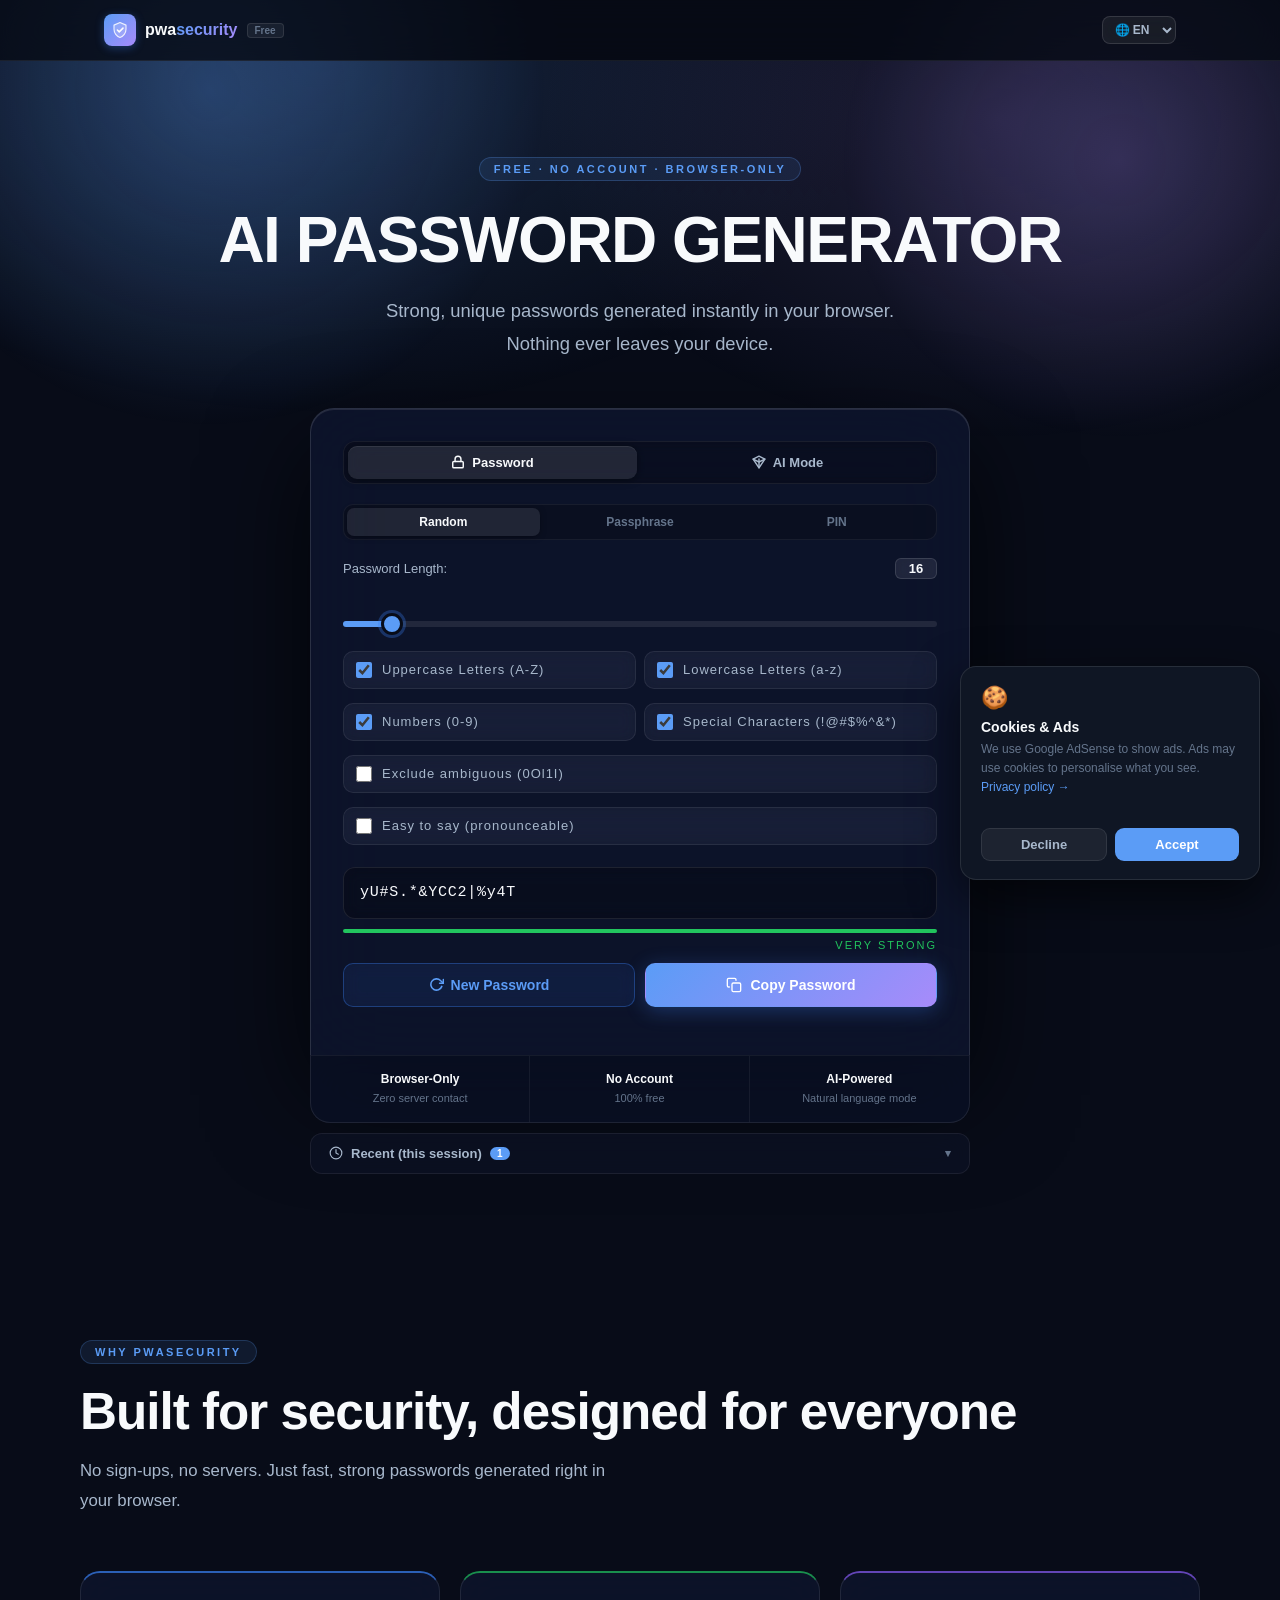
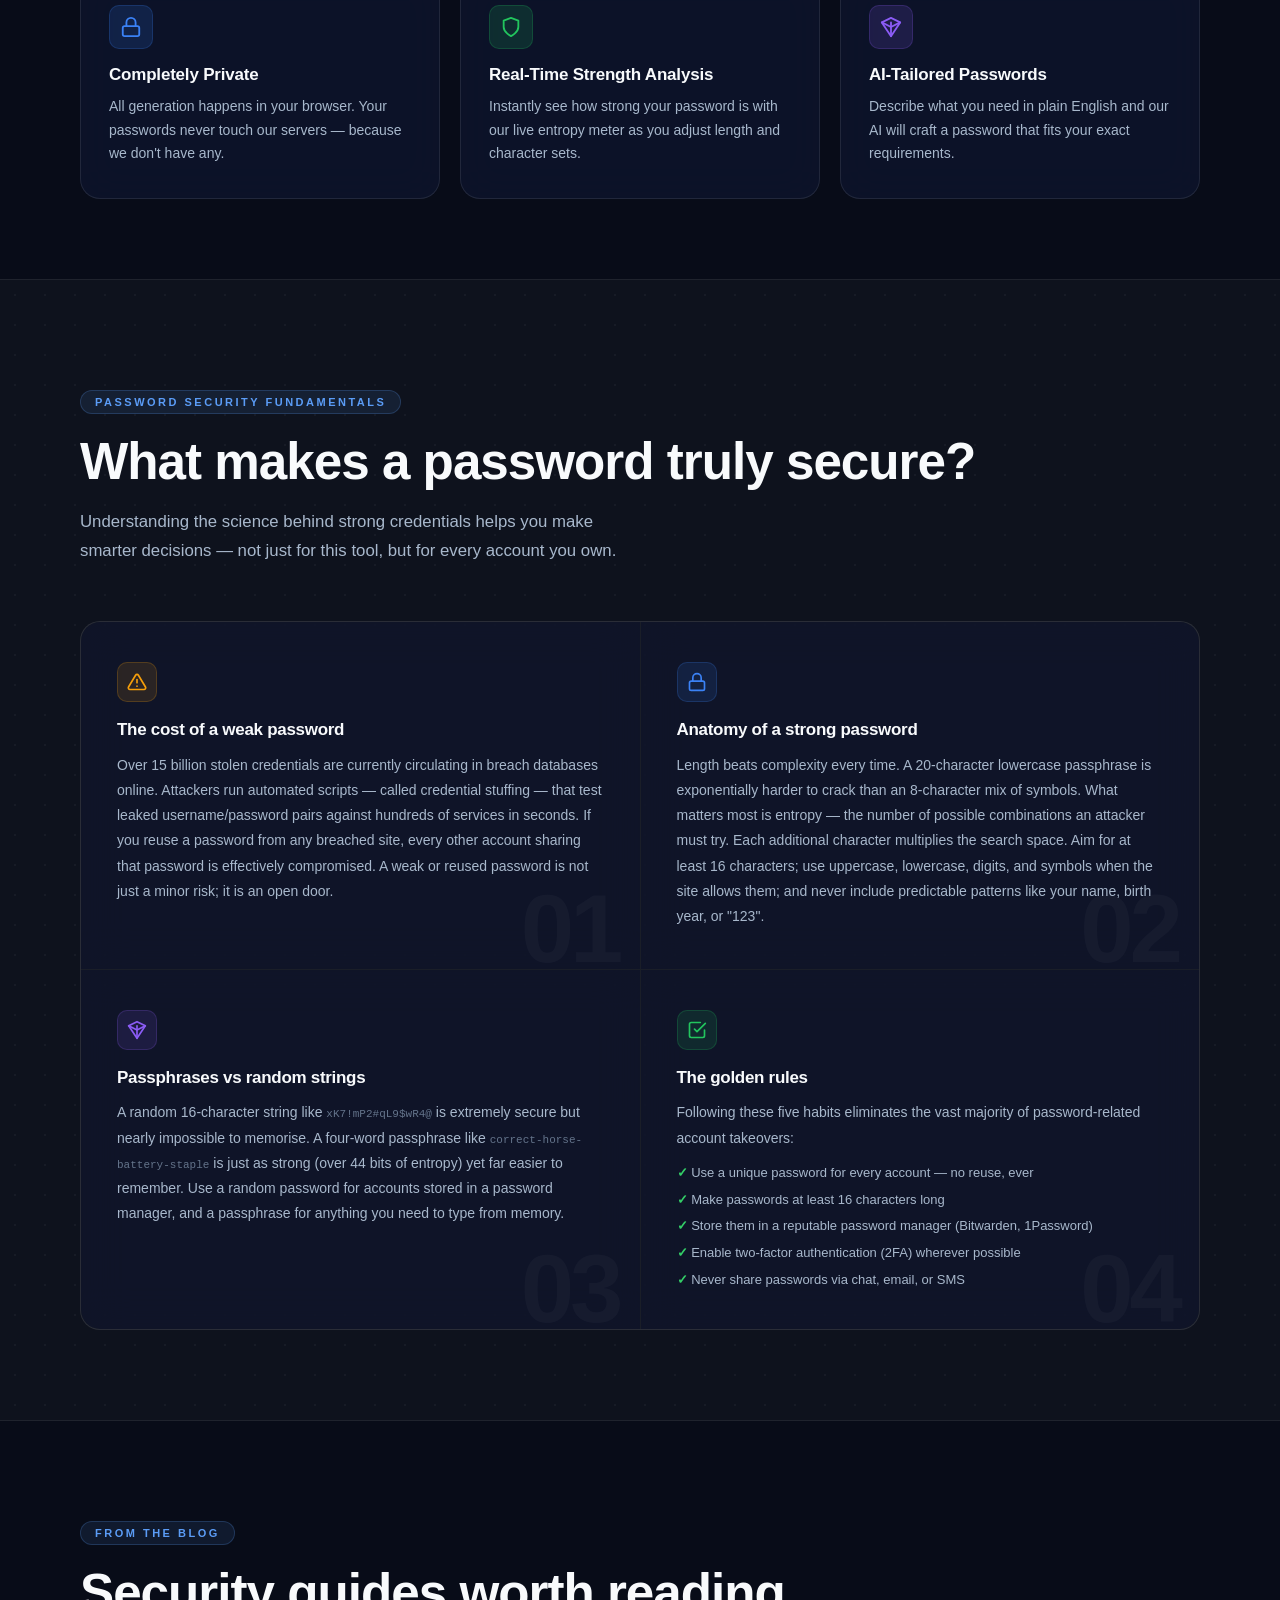
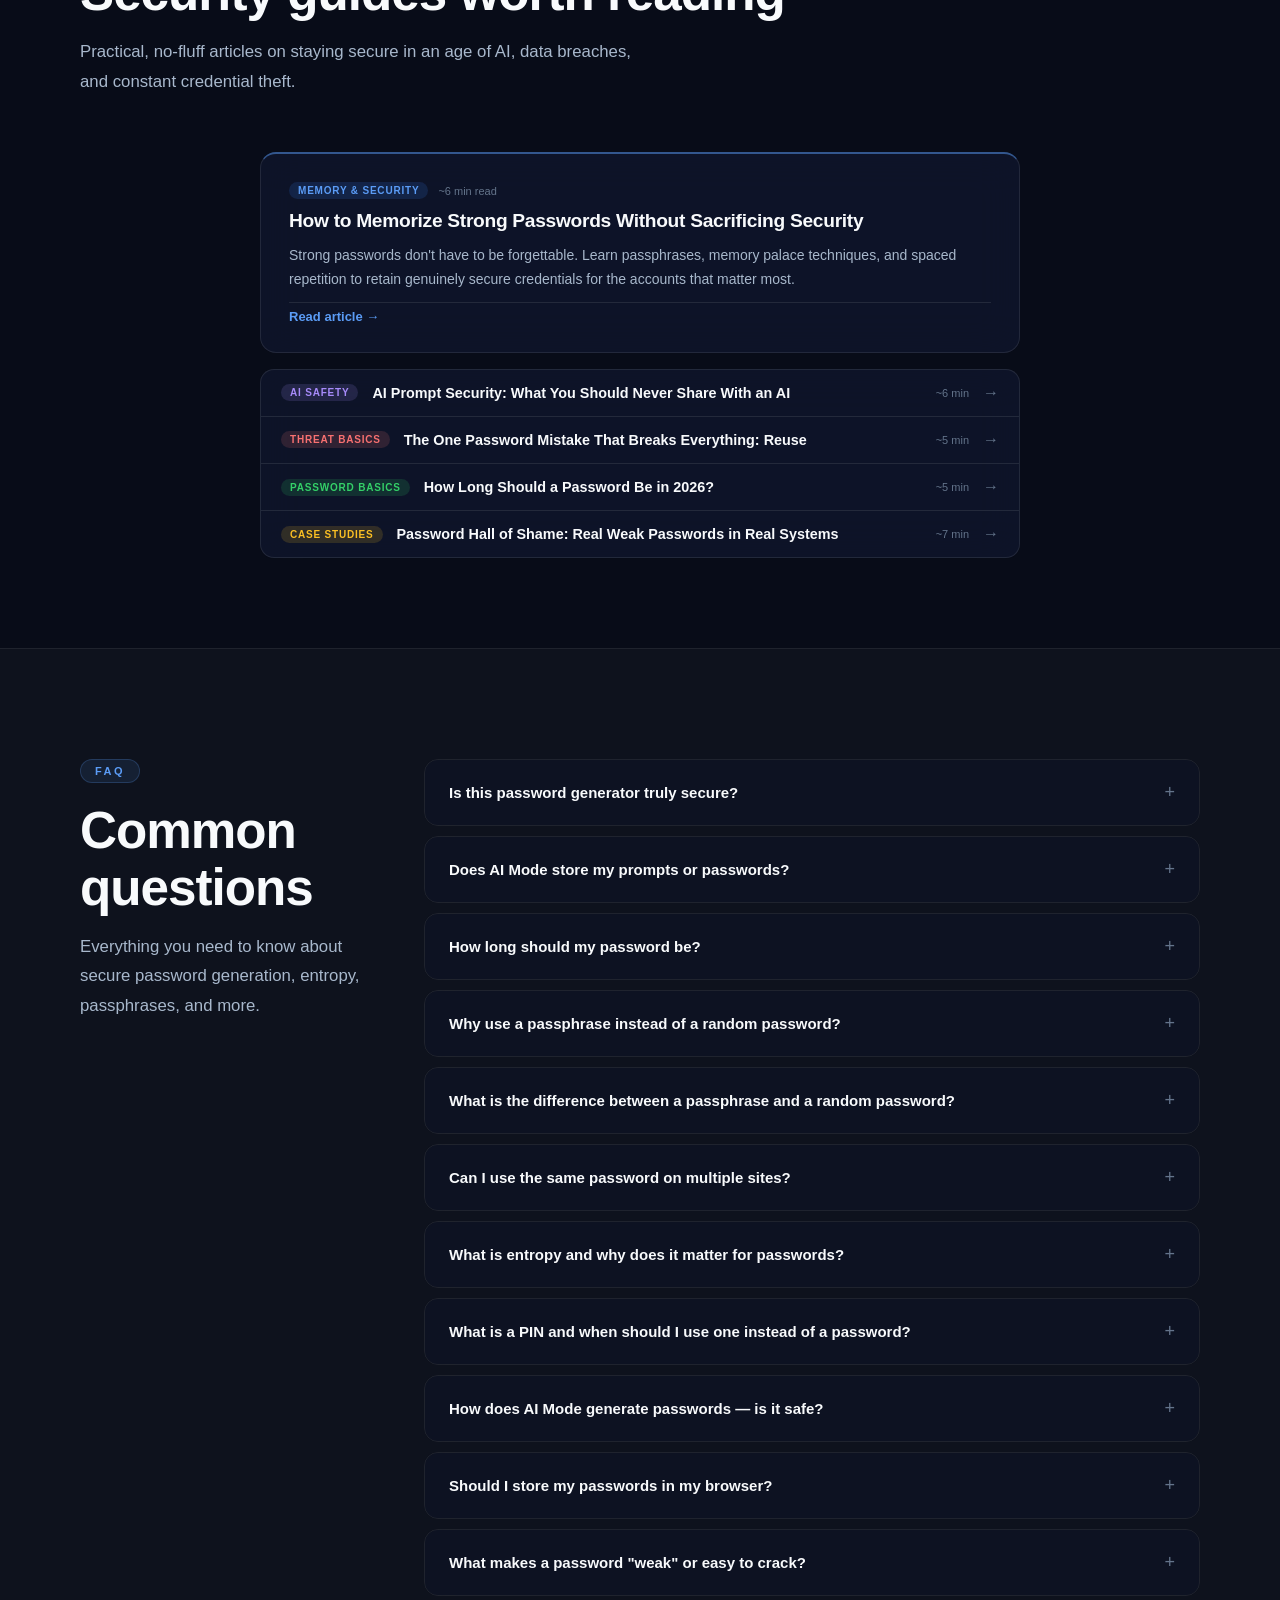
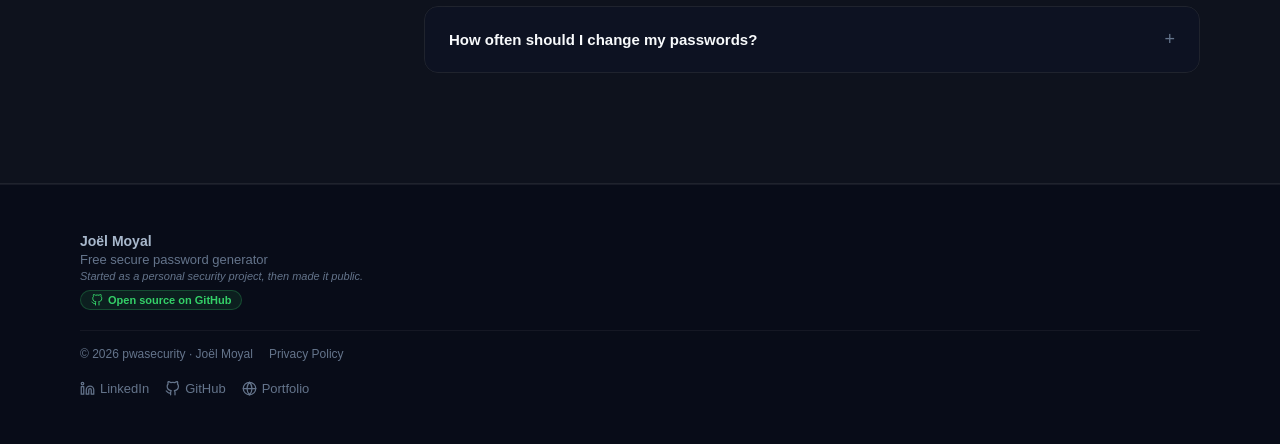
==== index.html @ ada54dfd "Change hero title "AI" accent from blue-purple gradient to solid purple Co-Authored-By: Claude Sonne" ====
<!DOCTYPE html>
<html lang="en">
<head>
    <meta charset="UTF-8">
    <meta name="viewport" content="width=device-width, initial-scale=1.0, viewport-fit=cover">
    <title>Secure Password Generator — Free & Private | pwasecurity</title>

    <!-- SEO -->
    <meta name="description" content="Generate strong, cryptographically secure passwords instantly — free, private, and 100% client-side. Random passwords, passphrases, and PINs with no tracking.">
    <meta name="keywords" content="password generator, secure password, random password, passphrase generator, PIN generator, strong password, free password generator">
    <meta name="author" content="Joël Moyal">
    <link rel="canonical" href="https://pwasecurity.org/">

    <!-- Open Graph (Facebook, LinkedIn, WhatsApp, iMessage) -->
    <meta property="og:type" content="website">
    <meta property="og:url" content="https://pwasecurity.org/">
    <meta property="og:title" content="Secure Password Generator — Free & Private">
    <meta property="og:description" content="Generate strong, cryptographically secure passwords instantly. Random passwords, passphrases, and PINs — 100% private, no data sent to any server.">
    <meta property="og:image" content="https://pwasecurity.org/og-image.png">
    <meta property="og:image:width" content="1200">
    <meta property="og:image:height" content="630">
    <meta property="og:site_name" content="pwasecurity">
    <meta property="og:locale" content="en_US">

    <!-- Twitter Card -->
    <meta name="twitter:card" content="summary_large_image">
    <meta name="twitter:url" content="https://pwasecurity.org/">
    <meta name="twitter:title" content="Secure Password Generator — Free & Private">
    <meta name="twitter:description" content="Generate strong, cryptographically secure passwords instantly. Random passwords, passphrases, and PINs — 100% private, no data sent to any server.">
    <meta name="twitter:image" content="https://pwasecurity.org/og-image.png">

    <!-- Favicon -->
    <link rel="icon" href="/favicon.svg" type="image/svg+xml">
    <link rel="icon" href="/favicon.ico" sizes="any">
    <link rel="apple-touch-icon" href="/apple-touch-icon.png">
    <meta name="theme-color" content="#060a14">

    <script async src="https://pagead2.googlesyndication.com/pagead/js/adsbygoogle.js?client=ca-pub-2353052637618024"
     crossorigin="anonymous"></script>
    <!-- JSON-LD Structured Data -->
    <script type="application/ld+json">
    {
      "@context": "https://schema.org",
      "@type": "WebApplication",
      "name": "Secure Password Generator",
      "url": "https://pwasecurity.org/",
      "description": "Generate strong, cryptographically secure passwords instantly. Random passwords, passphrases, and PINs — 100% private, no data sent to any server.",
      "applicationCategory": "SecurityApplication",
      "operatingSystem": "Any",
      "browserRequirements": "Requires JavaScript",
      "offers": {
        "@type": "Offer",
        "price": "0",
        "priceCurrency": "USD"
      },
      "author": {
        "@type": "Person",
        "name": "Joël Moyal",
        "url": "https://joelmoyal.com"
      },
      "featureList": [
        "Cryptographically secure random password generation",
        "Passphrase generator (Correct-Horse-Battery-Staple style)",
        "PIN generator (4, 6, 8, or 10 digits)",
        "AI-powered password suggestions",
        "Entropy-based strength meter",
        "Fully client-side — no data stored or transmitted",
        "9 languages supported"
      ]
    }
    </script>

    <style>
        :root {
            --bg:       #080c18;
            --surface:  rgba(16,24,48,0.7);
            --surface-2:rgba(0,0,0,0.25);
            --border:   rgba(255,255,255,0.09);
            --border-h: rgba(255,255,255,0.18);
            --text-1:   #f8fafc;
            --text-2:   #a8b8cc;
            --text-3:   #64748b;
            --blue:     #5b9cf6;
            --blue-d:   #3b7de8;
            --purple:   #a78bfa;
            --purple-d: #8b5cf6;
            --green:    #34d068;
            --amber:    #fbbf24;
            --red:      #f87171;
        }

        * {
            box-sizing: border-box;
            margin: 0;
            padding: 0;
        }

        html {
            height: 100%;
            background-color: var(--bg);
        }
        body {
            min-height: 100%;
            width: 100%;
            font-family: -apple-system, BlinkMacSystemFont, 'Segoe UI', Roboto, sans-serif;
            background-color: var(--bg);
            color: var(--text-1);
            overflow-x: hidden;
            position: relative;
        }
        body::before {
            content: '';
            position: fixed;
            top: -320px; left: -200px;
            width: 820px; height: 820px;
            background: radial-gradient(circle, rgba(91,156,246,0.28) 0%, transparent 58%);
            pointer-events: none; z-index: 0;
        }
        body::after {
            content: '';
            position: fixed;
            top: -180px; right: -180px;
            width: 680px; height: 680px;
            background: radial-gradient(circle, rgba(167,139,250,0.2) 0%, transparent 58%);
            pointer-events: none; z-index: 0;
        }

        .wrapper {
            display: flex;
            justify-content: center;
            align-items: flex-start;
            min-height: 100vh;
            padding: 30px 20px;
        }

        .container {
            width: 100%;
            max-width: 560px;
            background-color: var(--surface);
            border: 1px solid var(--border);
            border-radius: 4px;
            padding: 28px 24px;
            box-shadow: 0 0 20px rgba(0,0,0,0.4);
        }

        h1 {
            color: var(--text-1);
            text-align: center;
            margin-bottom: 6px;
            font-size: clamp(1.2rem, 4vw, 1.6rem);
            letter-spacing: 2px;
            text-transform: uppercase;
        }

        .subtitle {
            text-align: center;
            font-size: 11px;
            color: var(--text-3);
            letter-spacing: 3px;
            margin-bottom: 24px;
        }

        .section-label {
            font-size: 11px;
            letter-spacing: 3px;
            color: var(--text-3);
            margin: 20px 0 12px;
            display: flex;
            align-items: center;
            gap: 8px;
        }
        .section-label::before,
        .section-label::after {
            content: '';
            flex: 1;
            height: 1px;
            background: rgba(255,255,255,0.07);
        }

        .form-group {
            margin-bottom: 14px;
        }

        label {
            display: block;
            margin-bottom: 6px;
            font-size: 13px;
            color: var(--text-2);
            letter-spacing: 1px;
        }

        input[type="number"],
        input[type="text"],
        textarea {
            width: 100%;
            padding: 10px 12px;
            border: 1px solid rgba(255,255,255,0.09);
            border-radius: 10px;
            font-size: 14px;
            font-family: inherit;
            background: rgba(0,0,0,0.3);
            backdrop-filter: blur(8px);
            color: var(--text-1);
            outline: none;
            transition: box-shadow 0.2s, border-color 0.2s;
        }

        input[type="number"]:focus,
        input[type="text"]:focus,
        textarea:focus {
            box-shadow: 0 0 0 3px rgba(59,130,246,0.2);
            border-color: rgba(59,130,246,0.4);
        }

        textarea {
            resize: vertical;
            min-height: 70px;
        }

        input[type="checkbox"] {
            accent-color: var(--blue);
            cursor: pointer;
        }

        button {
            background-color: var(--blue);
            color: #fff;
            border: none;
            padding: 12px 16px;
            border-radius: 6px;
            cursor: pointer;
            font-size: clamp(12px, 3vw, 14px);
            font-family: inherit;
            display: block;
            width: 100%;
            margin-top: 16px;
            transition: background-color 0.2s;
            white-space: normal;
            word-break: break-word;
        }

        button:hover {
            background-color: var(--blue-d);
        }

        button:active {
            background-color: var(--blue-d);
        }

        .ai-btn {
            background-color: var(--purple);
        }

        .ai-btn:hover {
            background-color: var(--purple-d);
        }

        .strength-fill {
            height: 100%;
            width: 0%;
            transition: width 0.4s, background-color 0.4s;
        }

        .ai-result {
            margin-top: 14px;
            padding: 14px;
            background: rgba(0,0,0,0.3);
            backdrop-filter: blur(16px);
            border: 1px solid rgba(255,255,255,0.09);
            border-radius: 12px;
            font-size: 13px;
            color: var(--text-2);
            display: none;
            white-space: pre-wrap;
            word-break: break-word;
        }

        .ai-result.visible {
            display: block;
        }

        .ai-password-line {
            font-size: 15px;
            color: var(--text-1);
            font-weight: bold;
            margin-bottom: 8px;
        }

        .ai-explanation {
            font-size: 12px;
            color: var(--text-3);
            line-height: 1.5;
        }

        .ai-copy-btn {
            display: flex;
            align-items: center;
            justify-content: center;
            gap: 6px;
            width: 100%;
            margin-top: 10px;
            padding: 8px 12px;
            background: rgba(255,255,255,0.05);
            border: 1px solid rgba(255,255,255,0.1);
            border-radius: 8px;
            color: var(--text-2);
            font-size: 12px;
            font-weight: 600;
            cursor: pointer;
            font-family: inherit;
            transition: background 0.2s, color 0.2s, border-color 0.2s;
        }
        .ai-copy-btn:hover { background: rgba(255,255,255,0.1); border-color: rgba(255,255,255,0.2); color: var(--text-1); }
        .ai-copy-btn svg { width: 13px; height: 13px; stroke: currentColor; flex-shrink: 0; }

        .ai-security-note {
            display: flex;
            align-items: flex-start;
            gap: 8px;
            margin-top: 12px;
            padding: 10px 12px;
            background: rgba(59,130,246,0.07);
            border: 1px solid rgba(59,130,246,0.2);
            border-radius: 8px;
            font-size: 12px;
            color: var(--text-3);
            line-height: 1.5;
        }

        .ai-security-note svg {
            flex-shrink: 0;
            margin-top: 1px;
            color: var(--blue);
        }

        .ai-loading {
            color: var(--purple);
            font-size: 13px;
            letter-spacing: 2px;
            margin-top: 10px;
            display: none;
        }

        .ai-loading.visible {
            display: block;
            animation: pulse 1s ease-in-out infinite;
        }

        @keyframes pulse {
            0%, 100% { opacity: 1; }
            50% { opacity: 0.3; }
        }

        .lang-select {
            background: rgba(255,255,255,0.07);
            color: var(--text-2);
            border: 1px solid rgba(255,255,255,0.12);
            border-radius: 8px;
            padding: 4px 8px;
            font-size: 12px;
            font-family: inherit;
            font-weight: bold;
            cursor: pointer;
            outline: none;
            height: 28px;
            transition: border-color 0.2s, color 0.2s, background 0.2s;
            backdrop-filter: blur(8px);
        }

        .lang-select:hover, .lang-select:focus {
            border-color: rgba(59,130,246,0.5);
            color: var(--blue);
            background: rgba(59,130,246,0.08);
        }

        /* ── NAV ── */
        .nav {
            position: sticky; top: 0; z-index: 100;
            background: rgba(6,10,20,0.7);
            backdrop-filter: blur(24px); -webkit-backdrop-filter: blur(24px);
            border-bottom: 1px solid rgba(255,255,255,0.07);
            transition: box-shadow 0.2s;
        }
        .nav.scrolled { box-shadow: 0 4px 32px rgba(0,0,0,0.6); }
        .nav-inner {
            max-width: 1120px; margin: 0 auto; padding: 0 24px;
            height: 60px; display: flex; align-items: center; justify-content: space-between;
        }
        .nav-logo {
            display: flex; align-items: center; gap: 9px; text-decoration: none;
        }
        .nav-logo-icon {
            width: 32px; height: 32px;
            background: linear-gradient(135deg, var(--blue), var(--purple));
            border-radius: 8px; display: flex; align-items: center; justify-content: center;
            box-shadow: 0 2px 8px rgba(59,130,246,0.35);
        }
        .nav-logo-icon svg { width: 18px; height: 18px; }
        .nav-logo-text { font-size: 1rem; font-weight: 700; color: var(--text-1); }
        .nav-logo-badge {
            font-size: 10px; font-weight: 600; color: var(--text-3);
            background: rgba(255,255,255,0.06); border: 1px solid rgba(255,255,255,0.1);
            border-radius: 4px; padding: 1px 7px;
        }

        /* ── SLIDER ── */
        .slider-row { display: flex; justify-content: space-between; align-items: center; margin-bottom: 10px; }
        .slider-label { font-size: 13px; font-weight: 500; color: var(--text-2); }
        .slider-val {
            font-size: 13px; font-weight: 700; color: var(--text-1);
            background: rgba(255,255,255,0.08); border: 1px solid rgba(255,255,255,0.12);
            border-radius: 6px; padding: 2px 10px; min-width: 42px; text-align: center;
            backdrop-filter: blur(8px);
        }
        input[type="range"] {
            -webkit-appearance: none; appearance: none;
            width: 100%; height: 6px; border-radius: 6px; outline: none;
            background: linear-gradient(to right, var(--blue) 0%, var(--blue) var(--p,10%), var(--border) var(--p,10%), var(--border) 100%);
            cursor: pointer;
        }
        input[type="range"]::-webkit-slider-thumb {
            -webkit-appearance: none; width: 22px; height: 22px; border-radius: 50%;
            background: var(--blue); cursor: pointer; border: 3px solid var(--bg);
            box-shadow: 0 0 0 3px rgba(59,130,246,0.3); transition: transform 0.15s, box-shadow 0.15s;
        }
        input[type="range"]::-webkit-slider-thumb:hover { box-shadow: 0 0 0 6px rgba(59,130,246,0.3); transform: scale(1.15); }
        input[type="range"]::-moz-range-thumb {
            width: 22px; height: 22px; border-radius: 50%;
            background: var(--blue); cursor: pointer; border: 3px solid var(--bg);
        }

        /* ── HERO ── */
        .hero {
            background:
                radial-gradient(ellipse 80% 55% at 25% 0%, rgba(91,156,246,0.18), transparent 55%),
                radial-gradient(ellipse 65% 50% at 78% 5%, rgba(167,139,250,0.14), transparent 55%);
            padding: 96px 24px 56px; text-align: center;
            position: relative; z-index: 1;
        }
        .hero-eyebrow {
            display: inline-flex; align-items: center; gap: 8px;
            font-size: 11px; font-weight: 700;
            letter-spacing: 2.5px; text-transform: uppercase;
            color: var(--blue); margin-bottom: 24px;
            background: rgba(91,156,246,0.1);
            border: 1px solid rgba(91,156,246,0.25);
            border-radius: 100px; padding: 5px 14px;
        }
        h1.hero-title {
            font-size: clamp(2.4rem, 6vw, 4rem); font-weight: 800;
            color: var(--text-1); line-height: 1.1; letter-spacing: -1.5px; margin-bottom: 20px;
        }
        h1.hero-title .accent {
            color: var(--purple);
        }
        .hero-sub {
            font-size: clamp(1rem, 2.2vw, 1.15rem); color: var(--text-2);
            max-width: 520px; margin: 0 auto 48px; line-height: 1.75;
        }
        .tool-wrap { max-width: 660px; margin: 0 auto; }
        .tool-card {
            background: rgba(16,24,52,0.65);
            backdrop-filter: blur(40px); -webkit-backdrop-filter: blur(40px);
            border: 1px solid rgba(255,255,255,0.12);
            border-bottom: none;
            border-radius: 24px 24px 0 0; padding: 32px;
            box-shadow: 0 40px 100px rgba(0,0,0,0.7), inset 0 1px 0 rgba(255,255,255,0.1);
        }



        @media (max-width: 480px) {
            .wrapper { padding: 10px; }
            .container { padding: 16px; }
            h1 { font-size: 1.1rem; }
        }

        @media (pointer: coarse) {
            input[type="checkbox"] { width: 20px; height: 20px; }
            button, .option-item { min-height: 44px; }
            input[type="range"] { height: 10px; }
            input[type="range"]::-webkit-slider-thumb { width: 28px; height: 28px; }
        }

        /* ── TABS ── */
        .tabs {
            display: flex;
            gap: 6px;
            margin-bottom: 20px;
            background: rgba(0,0,0,0.3);
            border: 1px solid rgba(255,255,255,0.07);
            border-radius: 12px;
            padding: 4px;
            backdrop-filter: blur(8px);
        }
        .tab-btn {
            flex: 1;
            display: flex;
            align-items: center;
            justify-content: center;
            gap: 7px;
            padding: 9px 14px;
            border-radius: 9px;
            border: none;
            background: transparent;
            color: var(--text-2);
            font-size: 13px;
            font-weight: 600;
            cursor: pointer;
            transition: background 0.2s, color 0.2s, box-shadow 0.2s;
            width: auto;
            margin: 0;
        }
        .tab-btn:hover { background: rgba(255,255,255,0.06); color: var(--text-1); }
        .tab-btn.active {
            background: rgba(255,255,255,0.1);
            color: var(--text-1);
            box-shadow: 0 1px 8px rgba(0,0,0,0.4), inset 0 1px 0 rgba(255,255,255,0.08);
        }
        .tab-btn.ai-tab.active { color: var(--purple); }
        .tab-panel { display: none; }
        .tab-panel.active { display: block; }

        /* ── PASSWORD DISPLAY ── */
        .pw-display {
            width: 100%;
            font-family: 'Courier New', Courier, monospace;
            font-size: 15px;
            background: rgba(0,0,0,0.35);
            border: 1px solid rgba(255,255,255,0.09);
            border-radius: 12px;
            padding: 14px 16px;
            color: var(--text-1);
            word-break: break-all;
            min-height: 52px;
            display: flex;
            align-items: center;
            margin-bottom: 10px;
            letter-spacing: 0.05em;
            backdrop-filter: blur(8px);
        }
        .action-row {
            display: flex;
            gap: 10px;
            margin-top: 12px;
            margin-bottom: 16px;
        }
        .btn-new-pw {
            flex: 1;
            display: flex;
            align-items: center;
            justify-content: center;
            gap: 7px;
            padding: 13px 20px;
            background: rgba(59,130,246,0.08);
            border: 1px solid rgba(59,130,246,0.35);
            border-radius: 10px;
            color: var(--blue);
            font-size: 14px;
            font-weight: 600;
            cursor: pointer;
            font-family: inherit;
            transition: background 0.2s, border-color 0.2s, box-shadow 0.2s;
            white-space: nowrap;
            overflow: hidden;
            text-overflow: ellipsis;
            margin-top: 0;
            backdrop-filter: blur(8px);
        }
        .btn-new-pw:hover { background: rgba(59,130,246,0.15); border-color: rgba(59,130,246,0.55); box-shadow: 0 0 16px rgba(59,130,246,0.15); }
        .btn-new-pw svg { width: 15px; height: 15px; stroke: currentColor; flex-shrink: 0; }
        .copy-btn-full {
            flex: 1;
            display: flex;
            align-items: center;
            justify-content: center;
            gap: 8px;
            background: linear-gradient(135deg, var(--blue), var(--purple));
            color: #fff;
            border: 1px solid transparent;
            border-radius: 10px;
            padding: 13px 20px;
            font-size: 14px;
            font-weight: 600;
            cursor: pointer;
            transition: opacity 0.2s, box-shadow 0.2s;
            margin: 0;
            box-shadow: 0 4px 20px rgba(59,130,246,0.3);
        }
        .copy-btn-full:hover { opacity: 0.88; box-shadow: 0 6px 28px rgba(59,130,246,0.45); }
        .copy-btn-full svg { width: 16px; height: 16px; stroke: currentColor; flex-shrink: 0; }
        .strength-track {
            height: 4px;
            border-radius: 2px;
            background: rgba(255,255,255,0.06);
            overflow: hidden;
            margin-bottom: 6px;
        }
        .strength-label {
            font-size: 11px;
            text-align: right;
            letter-spacing: 2px;
            margin-bottom: 12px;
        }

        /* ── OPTIONS GRID ── */
        .easy-say-note { font-size: 11px; color: var(--text-3); padding: 4px 0 6px 26px; }
        .options-grid {
            display: grid;
            grid-template-columns: 1fr 1fr;
            gap: 8px;
            margin-bottom: 16px;
        }
        .option-item {
            display: flex;
            align-items: center;
            gap: 10px;
            background: rgba(255,255,255,0.04);
            border: 1px solid rgba(255,255,255,0.08);
            border-radius: 10px;
            padding: 10px 12px;
            cursor: pointer;
            user-select: none;
            transition: border-color 0.2s, background 0.2s, box-shadow 0.2s;
            backdrop-filter: blur(8px);
        }
        .option-item:hover { border-color: rgba(255,255,255,0.18); background: rgba(255,255,255,0.08); box-shadow: inset 0 1px 0 rgba(255,255,255,0.06); }
        .option-item input { pointer-events: none; accent-color: var(--blue); width: 16px; height: 16px; }
        .option-item span { font-size: 13px; color: var(--text-2); }

        /* ── TRUST STRIP ── */
        .trust-strip {
            background: rgba(10,18,40,0.7);
            backdrop-filter: blur(24px); -webkit-backdrop-filter: blur(24px);
            border: 1px solid rgba(255,255,255,0.09);
            border-top: 1px solid rgba(255,255,255,0.06);
            border-radius: 0 0 20px 20px;
        }
        .trust-inner {
            display: grid;
            grid-template-columns: repeat(3, 1fr);
            text-align: center;
        }
        .trust-item {
            padding: 16px 12px;
            border-right: 1px solid rgba(255,255,255,0.06);
        }
        .trust-item:last-child { border-right: none; }
        .trust-title {
            font-size: 12px;
            font-weight: 600;
            color: var(--text-1);
            display: block;
            margin-bottom: 2px;
        }
        .trust-sub {
            font-size: 11px;
            color: var(--text-3);
        }

        /* ── FEATURES SECTION ── */
        .features-section {
            padding: 110px 24px 80px;
            position: relative; z-index: 1;
        }
        .section-center {
            max-width: 1120px;
            margin: 0 auto;
        }
        .section-eyebrow {
            display: inline-flex;
            align-items: center;
            font-size: 11px;
            font-weight: 700;
            letter-spacing: 2.5px;
            text-transform: uppercase;
            color: var(--blue);
            margin-bottom: 20px;
            background: rgba(91,156,246,0.1);
            border: 1px solid rgba(91,156,246,0.22);
            border-radius: 100px;
            padding: 5px 14px;
        }
        .section-title {
            font-size: clamp(2rem, 4.5vw, 3.2rem);
            font-weight: 800;
            color: var(--text-1);
            margin-bottom: 16px;
            line-height: 1.1;
            letter-spacing: -1px;
        }
        .section-sub {
            font-size: 1.05rem;
            color: var(--text-2);
            max-width: 560px;
            line-height: 1.75;
            margin-bottom: 56px;
        }
        .features-grid {
            max-width: 1120px;
            display: grid;
            grid-template-columns: repeat(3, 1fr);
            gap: 20px;
        }
        .feature-card {
            background: rgba(16,24,52,0.6);
            backdrop-filter: blur(20px); -webkit-backdrop-filter: blur(20px);
            border: 1px solid rgba(255,255,255,0.09);
            border-radius: 20px;
            padding: 32px 28px;
            transition: transform 0.25s, border-color 0.25s, box-shadow 0.25s;
            border-top-width: 2px;
        }
        .feature-card:hover { transform: translateY(-4px); box-shadow: 0 20px 60px rgba(0,0,0,0.5); }
        .features-grid .feature-card:nth-child(1) { border-top-color: rgba(59,130,246,0.7); }
        .features-grid .feature-card:nth-child(1):hover { border-color: rgba(59,130,246,0.5); border-top-color: rgba(59,130,246,0.9); }
        .features-grid .feature-card:nth-child(2) { border-top-color: rgba(34,197,94,0.7); }
        .features-grid .feature-card:nth-child(2):hover { border-color: rgba(34,197,94,0.4); border-top-color: rgba(34,197,94,0.9); }
        .features-grid .feature-card:nth-child(3) { border-top-color: rgba(139,92,246,0.7); }
        .features-grid .feature-card:nth-child(3):hover { border-color: rgba(139,92,246,0.4); border-top-color: rgba(139,92,246,0.9); }
        .feature-icon {
            width: 44px;
            height: 44px;
            border-radius: 10px;
            display: flex;
            align-items: center;
            justify-content: center;
            margin-bottom: 16px;
        }
        .fi-blue  { background: rgba(59,130,246,0.15); border: 1px solid rgba(59,130,246,0.2); }
        .fi-green { background: rgba(34,197,94,0.15); border: 1px solid rgba(34,197,94,0.2); }
        .fi-purple { background: rgba(139,92,246,0.15); border: 1px solid rgba(139,92,246,0.2); }
        .feature-icon svg { width: 22px; height: 22px; }
        .feature-title {
            font-size: 17px;
            font-weight: 700;
            color: var(--text-1);
            margin-bottom: 10px;
            letter-spacing: -0.2px;
        }
        .feature-body {
            font-size: 14px;
            color: var(--text-2);
            line-height: 1.7;
        }

        /* ── GUIDE SECTION ── */
        .guide-section {
            padding: 110px 24px 90px;
            background-color: rgba(255,255,255,0.022);
            background-image:
                radial-gradient(rgba(255,255,255,0.04) 1px, transparent 1px);
            background-size: 30px 30px;
            border-top: 1px solid rgba(255,255,255,0.07);
            border-bottom: 1px solid rgba(255,255,255,0.07);
        }
        .guide-section .section-eyebrow { color: var(--blue); }
        .guide-blocks {
            display: grid;
            grid-template-columns: repeat(2, 1fr);
            gap: 1px;
            margin-top: 3rem;
            border: 1px solid rgba(255,255,255,0.07);
            border-radius: 20px;
            overflow: hidden;
            background: rgba(255,255,255,0.05);
        }
        .guide-block {
            background: rgba(12,18,40,0.75);
            padding: 2.5rem 2.25rem;
            position: relative;
            overflow: hidden;
            backdrop-filter: blur(20px);
            transition: background 0.25s;
        }
        .guide-block:hover { background: rgba(16,26,52,0.9); }
        .guide-block::before {
            content: attr(data-num);
            position: absolute;
            bottom: -0.5rem;
            right: 1.25rem;
            font-size: 6rem;
            font-weight: 900;
            line-height: 1;
            color: rgba(255,255,255,0.03);
            pointer-events: none;
            user-select: none;
            letter-spacing: -4px;
        }
        /* summary acts as a plain block on desktop */
        .guide-block-summary { list-style: none; display: block; cursor: default; }
        .guide-block-summary::-webkit-details-marker { display: none; }
        .guide-block-icon {
            width: 40px;
            height: 40px;
            border-radius: 10px;
            display: flex;
            align-items: center;
            justify-content: center;
            margin-bottom: 1.1rem;
        }
        .guide-block-icon svg { width: 20px; height: 20px; }
        .gi-amber { background: rgba(245,158,11,0.12); border: 1px solid rgba(245,158,11,0.2); }
        .gi-blue  { background: rgba(59,130,246,0.12); border: 1px solid rgba(59,130,246,0.2); }
        .gi-purple { background: rgba(139,92,246,0.12); border: 1px solid rgba(139,92,246,0.2); }
        .gi-green  { background: rgba(34,197,94,0.12); border: 1px solid rgba(34,197,94,0.2); }
        .guide-block-title {
            font-size: 17px;
            font-weight: 700;
            color: var(--text-1);
            margin-bottom: 0.8rem;
            letter-spacing: -0.3px;
        }
        .guide-block-body {
            font-size: 14px;
            color: var(--text-2);
            line-height: 1.8;
            position: relative;
        }
        .guide-rules {
            list-style: none;
            margin-top: 0.75rem;
            display: flex;
            flex-direction: column;
            gap: 0.45rem;
        }
        .guide-rules li { font-size: 13px; color: var(--text-2); line-height: 1.5; }
        .guide-rules li::before { content: "✓ "; color: var(--green); font-weight: 700; }

        /* ── ARTICLES SECTION ── */
        .articles-section {
            padding: 100px 24px 90px;
        }
        .articles-section .section-eyebrow { color: var(--blue); }
        /* ── ARTICLES LAYOUT ── */
        .articles-layout {
            margin-top: 2.5rem;
            max-width: 760px;
            margin-left: auto;
            margin-right: auto;
            display: flex;
            flex-direction: column;
            gap: 1rem;
        }
        .article-badge {
            font-size: 10px; font-weight: 700; text-transform: uppercase;
            letter-spacing: 0.08em; padding: 3px 9px; border-radius: 20px;
        }
        .badge-category { background: rgba(59,130,246,0.15); color: var(--blue); }
        .badge-soon { background: rgba(245,158,11,0.15); color: var(--amber); }

        /* Featured card */
        .article-featured {
            display: flex; flex-direction: column; gap: 10px;
            background: var(--surface); border: 1px solid var(--border);
            border-top: 2px solid rgba(91,156,246,0.5);
            border-radius: 16px; padding: 1.75rem;
            text-decoration: none; backdrop-filter: blur(20px);
            transition: border-color 0.2s, box-shadow 0.2s;
        }
        .article-featured:hover { border-color: var(--border-h); box-shadow: 0 12px 32px rgba(0,0,0,0.3); }
        .article-featured-meta { display: flex; align-items: center; gap: 10px; }
        .article-featured-time { font-size: 11px; color: var(--text-3); }
        .article-featured-title { font-size: 1.2rem; font-weight: 700; color: var(--text-1); line-height: 1.3; letter-spacing: -0.3px; }
        .article-featured-excerpt { font-size: 14px; color: var(--text-2); line-height: 1.7; }
        .article-featured-cta { font-size: 13px; font-weight: 600; color: var(--blue); padding-top: 6px; border-top: 1px solid var(--border); }

        /* Compact list */
        .articles-list {
            display: flex; flex-direction: column;
            border: 1px solid var(--border); border-radius: 14px;
            overflow: hidden; background: var(--surface); backdrop-filter: blur(20px);
        }
        .article-row {
            display: flex; align-items: center; gap: 14px;
            padding: 13px 20px; text-decoration: none;
            border-bottom: 1px solid var(--border);
            transition: background 0.15s;
        }
        .article-row:last-child { border-bottom: none; }
        .article-row:hover { background: rgba(255,255,255,0.03); }
        .article-row-title { font-size: 0.9rem; font-weight: 600; color: var(--text-1); flex: 1; line-height: 1.4; }
        .article-row-meta { font-size: 11px; color: var(--text-3); flex-shrink: 0; white-space: nowrap; }
        .article-row-arrow { font-size: 16px; color: var(--text-3); flex-shrink: 0; transition: color 0.15s, transform 0.15s; }
        .article-row:hover .article-row-arrow { color: var(--text-1); transform: translateX(2px); }

        /* ── FAQ SECTION ── */
        .faq-section {
            padding: 110px 24px 100px;
            background-color: rgba(255,255,255,0.022);
            border-top: 1px solid rgba(255,255,255,0.07);
            border-bottom: 1px solid rgba(255,255,255,0.07);
        }
        .faq-section .section-eyebrow { color: var(--blue); }
        .faq-section .section-center {
            display: grid;
            grid-template-columns: 280px 1fr;
            gap: 4rem;
            align-items: start;
        }
        .faq-header { position: sticky; top: 100px; }
        .faq-header .section-eyebrow,
        .faq-header .section-title,
        .faq-header .section-sub { text-align: left; }
        .faq-list {
            width: 100%;
        }
        details.faq-item {
            border: 1px solid rgba(255,255,255,0.08);
            border-radius: 14px;
            margin-bottom: 10px;
            overflow: hidden;
            backdrop-filter: blur(16px);
            transition: border-color 0.2s;
        }
        details[open].faq-item { border-color: rgba(59,130,246,0.35); box-shadow: inset 3px 0 0 var(--blue); }
        details.faq-item summary {
            padding: 22px 24px;
            font-weight: 600;
            font-size: 15px;
            cursor: pointer;
            background: rgba(14,20,42,0.45);
            display: flex;
            justify-content: space-between;
            align-items: center;
            list-style: none;
            color: var(--text-1);
        }
        details.faq-item summary::-webkit-details-marker { display: none; }
        details.faq-item summary::after { content: '+'; font-size: 18px; color: var(--text-3); font-weight: 400; }
        details[open].faq-item summary::after { content: '\2212'; }
        .faq-answer {
            padding: 18px 22px 22px;
            font-size: 14px;
            color: var(--text-2);
            background: rgba(0,0,0,0.2);
            line-height: 1.75;
        }

        /* ── SITE FOOTER ── */
        .site-footer {
            padding: 48px 24px;
            border-top: 1px solid rgba(255,255,255,0.06);
        }
        .footer-inner {
            max-width: 1120px;
            margin: 0 auto;
            display: flex;
            justify-content: space-between;
            align-items: center;
            flex-wrap: wrap;
            gap: 20px;
        }
        .footer-brand {
            font-size: 13px;
            color: var(--text-3);
        }
        .footer-builder-note { font-size: 11px; color: var(--text-3); font-style: italic; margin-top: 3px; }
        .local-badge { display: inline-flex; align-items: center; gap: 5px; font-size: 11px; font-weight: 600;
          color: var(--green); background: rgba(52,208,104,0.1); border: 1px solid rgba(52,208,104,0.25);
          border-radius: 100px; padding: 3px 10px; text-decoration: none; margin-top: 8px; }
        .local-badge:hover { background: rgba(52,208,104,0.18); }
        .footer-brand strong {
            font-size: 14px;
            font-weight: 700;
            color: var(--text-2);
            display: block;
            margin-bottom: 3px;
        }
        .social-links {
            display: flex;
            gap: 16px;
        }
        .social-link {
            color: var(--text-3);
            text-decoration: none;
            transition: color 0.2s;
            display: flex;
            align-items: center;
            gap: 5px;
            font-size: 13px;
        }
        .social-link:hover { color: var(--text-1); }
        .social-icon {
            width: 15px;
            height: 15px;
        }
        .footer-legal {
            width: 100%;
            display: flex;
            gap: 16px;
            font-size: 12px;
            color: var(--text-3);
            padding-top: 16px;
            border-top: 1px solid rgba(255,255,255,0.05);
            flex-wrap: wrap;
        }
        .footer-legal a { color: var(--text-3); text-decoration: none; }
        .footer-legal a:hover { color: var(--text-2); }

        /* ── COOKIE CONSENT ── */
        .cookie-banner {
            position: fixed;
            bottom: 20px; right: 20px;
            width: 300px;
            background: #0f1624;
            border: 1px solid rgba(255,255,255,0.1);
            border-radius: 16px;
            padding: 18px 20px;
            z-index: 999;
            font-size: 13px;
            color: var(--text-2);
            box-shadow: 0 16px 48px rgba(0,0,0,0.6);
            animation: cookieSlide 0.3s cubic-bezier(0.34,1.56,0.64,1) both;
        }
        @keyframes cookieSlide {
            from { opacity: 0; transform: translateY(16px) scale(0.97); }
            to   { opacity: 1; transform: translateY(0) scale(1); }
        }
        .cookie-banner.hidden { display: none; }
        .cookie-icon { font-size: 22px; margin-bottom: 8px; display: block; }
        .cookie-title { font-size: 14px; font-weight: 700; color: var(--text-1); margin-bottom: 5px; }
        .cookie-text { font-size: 12px; line-height: 1.6; color: var(--text-3); margin-bottom: 14px; }
        .cookie-text a { color: var(--blue); text-decoration: none; }
        .cookie-text a:hover { text-decoration: underline; }
        .cookie-actions { display: flex; gap: 8px; }
        .cookie-btn {
            flex: 1;
            padding: 8px 0;
            border-radius: 9px;
            border: none;
            font-size: 13px;
            font-weight: 600;
            cursor: pointer;
            font-family: inherit;
            transition: opacity 0.15s, background 0.15s;
        }
        .cookie-btn-accept { background: var(--blue); color: #fff; }
        .cookie-btn-accept:hover { opacity: 0.88; }
        .cookie-btn-decline { background: rgba(255,255,255,0.06); color: var(--text-2); border: 1px solid rgba(255,255,255,0.09); }
        .cookie-btn-decline:hover { background: rgba(255,255,255,0.1); color: var(--text-1); }
        @media (max-width: 360px) {
            .cookie-banner { right: 12px; left: 12px; width: auto; bottom: max(12px, env(safe-area-inset-bottom)); }
        }

        /* ── SLIDER BUBBLE ── */
        .slider-bubble {
            position: absolute;
            top: 0;
            transform: translateX(-50%);
            background: var(--blue);
            color: #fff;
            font-size: 13px;
            font-weight: 700;
            padding: 3px 10px;
            border-radius: 7px;
            pointer-events: none;
            opacity: 0;
            transition: opacity 0.2s, left 0.04s;
            box-shadow: 0 0 0 4px rgba(59,130,246,0.2);
            z-index: 10;
        }
        .slider-bubble::after {
            content: '';
            position: absolute;
            top: 100%;
            left: 50%;
            transform: translateX(-50%);
            border: 5px solid transparent;
            border-top-color: var(--blue);
        }
        .slider-wrap { position: relative; margin-bottom: 20px; padding-top: 24px; }
        .slider-wrap.dragging .slider-bubble { opacity: 1; }
        .slider-wrap.dragging input[type="range"] { height: 8px; }
        input[type="range"] { transition: height 0.15s; }
        .slider-wrap.dragging input[type="range"]::-webkit-slider-thumb {
            transform: scale(1.35);
            box-shadow: 0 0 0 10px rgba(59,130,246,0.2);
        }
        @keyframes valPop {
            0%   { transform: scale(1); }
            40%  { transform: scale(1.25); border-color: var(--blue); }
            100% { transform: scale(1); }
        }
        .slider-val { transition: color 0.2s; }
        .slider-val.pop { animation: valPop 0.25s ease; }

        /* ── LOGO ACCENT ── */
        .logo-accent {
            background: linear-gradient(135deg, var(--blue), var(--purple));
            -webkit-background-clip: text;
            -webkit-text-fill-color: transparent;
            background-clip: text;
        }
        /* ── RESPONSIVE ── */
        @media (max-width: 768px) {
            /* Grids → single column */
            .features-grid { grid-template-columns: 1fr; gap: 14px; }
            .trust-inner { grid-template-columns: 1fr; }
            .guide-blocks { grid-template-columns: 1fr; }
            .articles-grid { grid-template-columns: 1fr; }
            .faq-section .section-center { grid-template-columns: 1fr; gap: 2rem; }
            .faq-header { position: static; }

            /* Hero */
            .hero { padding: 64px 20px 40px; }
            .hero-sub { margin-bottom: 32px; font-size: 0.98rem; }

            /* Tool card */
            .tool-card { padding: 22px 18px; border-radius: 18px 18px 0 0; }

            /* Section padding */
            .features-section { padding: 72px 20px 60px; }
            .guide-section    { padding: 72px 20px 60px; }
            .articles-section { padding: 72px 20px 60px; }
            .faq-section      { padding: 72px 20px 60px; }

            /* Section text */
            .section-sub { margin-bottom: 36px; font-size: 0.97rem; }

            /* Feature cards */
            .feature-card { padding: 22px 20px; }

            /* Guide blocks — accordion on mobile */
            .guide-block { padding: 1.1rem 1.25rem; }
            .guide-block-summary {
                display: flex; align-items: center; gap: 12px;
                cursor: pointer; position: relative; padding-right: 28px;
            }
            .guide-block-summary::after {
                content: '+'; position: absolute; right: 0;
                font-size: 20px; color: var(--text-3); font-weight: 300; line-height: 1;
            }
            details[open].guide-block .guide-block-summary::after { content: '\2212'; }
            .guide-block-summary .guide-block-icon { margin-bottom: 0; flex-shrink: 0; }
            .guide-block-summary .guide-block-title { margin-bottom: 0; font-size: 15px; }
            .guide-block-body { margin-top: 1rem; }
            .guide-rules { margin-top: 0.5rem; }

            /* FAQ */
            details.faq-item summary { padding: 18px 20px; font-size: 14px; }
            .faq-answer { padding: 14px 18px 18px; }

            /* Nav */
            .nav-logo-badge { display: none; }
            .nav-inner { padding: 0 16px; }

            /* Footer */
            .footer-inner { flex-direction: column; align-items: flex-start; gap: 16px; }
            .site-footer { padding: 36px 20px; padding-bottom: max(36px, env(safe-area-inset-bottom)); }

            /* Articles list rows — bigger tap target */
            .article-row { padding: 15px 16px; gap: 10px; }
            .article-row-meta { display: none; }
        }

        @media (max-width: 480px) {
            .options-grid { grid-template-columns: 1fr; }

            /* Hero tighter on small phones */
            .hero { padding: 48px 16px 32px; }
            h1.hero-title { letter-spacing: -1px; }

            /* Tool card */
            .tool-card { padding: 18px 14px; }

            /* Password display */
            .pw-display { font-size: 13px; padding: 12px 14px; }

            /* Action row — stack on very small screens */
            .action-row { flex-direction: column; }
            .btn-new-pw, .copy-btn-full { width: 100%; }
            .copy-btn-full { margin-bottom: 12px; }

            /* Trust strip — compact */
            .trust-item { padding: 14px 12px; }

            /* Article featured card */
            .article-featured { padding: 1.25rem; }
            .article-featured-title { font-size: 1.05rem; }
            .article-featured-excerpt { font-size: 13px; }
        }

        @media (pointer: coarse) {
            .icon-btn { min-height: 44px; min-width: 44px; }
            .copy-btn-full { min-height: 48px; }
            .btn-new-pw { min-height: 48px; }
            .article-row { min-height: 52px; }
        }

        /* ── MODE BAR ── */
        .mode-bar {
            display: flex; gap: 4px; margin-bottom: 18px;
            background: rgba(0,0,0,0.2); border: 1px solid rgba(255,255,255,0.06);
            border-radius: 10px; padding: 3px;
        }
        .mode-btn {
            flex: 1; padding: 7px 10px; border-radius: 7px; border: none;
            background: transparent; color: var(--text-3); font-size: 12px;
            font-weight: 600; cursor: pointer; transition: background 0.18s, color 0.18s;
            font-family: inherit; margin: 0; white-space: nowrap;
        }
        .mode-btn:hover { background: rgba(255,255,255,0.05); color: var(--text-2); }
        .mode-btn.active {
            background: rgba(255,255,255,0.09); color: var(--text-1);
            box-shadow: 0 1px 6px rgba(0,0,0,0.35);
        }
        .mode-panel { display: none; }
        .mode-panel.active { display: block; }

        /* ── PASSPHRASE CONTROLS ── */
        .phrase-controls { margin-bottom: 14px; }
        .phrase-ctrl-row {
            display: flex; align-items: center; justify-content: space-between;
            gap: 12px; margin-bottom: 10px;
        }
        .phrase-ctrl-label { font-size: 13px; color: var(--text-2); font-weight: 500; white-space: nowrap; }
        .sep-select {
            background: rgba(0,0,0,0.3); color: var(--text-1);
            border: 1px solid rgba(255,255,255,0.1); border-radius: 8px;
            padding: 5px 10px; font-size: 12px; font-family: inherit;
            cursor: pointer; outline: none; backdrop-filter: blur(8px);
            transition: border-color 0.2s;
        }
        .sep-select:hover, .sep-select:focus { border-color: rgba(59,130,246,0.4); }
        .phrase-toggle-row { display: grid; grid-template-columns: 1fr 1fr; gap: 8px; }

        /* ── PIN CONTROLS ── */
        .pin-header { font-size: 13px; color: var(--text-2); font-weight: 500; margin-bottom: 12px; }
        .pin-length-group { display: flex; gap: 8px; margin-bottom: 10px; }
        .pin-len-btn {
            flex: 1; padding: 12px 8px; border-radius: 10px;
            border: 1px solid rgba(255,255,255,0.08);
            background: rgba(255,255,255,0.04); color: var(--text-2);
            font-size: 15px; font-weight: 700; cursor: pointer;
            font-family: inherit; transition: background 0.18s, color 0.18s, border-color 0.18s;
            margin: 0; backdrop-filter: blur(8px);
        }
        .pin-len-btn:hover { background: rgba(255,255,255,0.08); color: var(--text-1); }
        .pin-len-btn.active {
            background: rgba(59,130,246,0.14); border-color: rgba(59,130,246,0.45);
            color: var(--blue); box-shadow: 0 0 14px rgba(59,130,246,0.12);
        }
        .pin-info-text {
            font-size: 12px; color: var(--text-3); text-align: center;
            padding: 6px; margin-bottom: 8px; min-height: 20px;
        }

        /* ── HISTORY ── */
        .history-wrap { max-width: 660px; margin: 10px auto 0; }
        .history-details > summary {
            display: flex; align-items: center; gap: 8px; padding: 12px 18px;
            cursor: pointer; list-style: none;
            background: rgba(14,20,42,0.5); backdrop-filter: blur(16px);
            border: 1px solid rgba(255,255,255,0.07); border-radius: 12px;
            font-size: 13px; font-weight: 600; color: var(--text-2);
            transition: background 0.2s, border-color 0.2s; user-select: none;
        }
        .history-details > summary:hover { background: rgba(14,20,42,0.7); border-color: rgba(255,255,255,0.12); }
        .history-details[open] > summary { border-radius: 12px 12px 0 0; border-bottom-color: transparent; }
        .history-details > summary::-webkit-details-marker { display: none; }
        .hist-chevron { margin-left: auto; font-size: 11px; color: var(--text-3); transition: transform 0.2s; display: inline-block; }
        .history-details[open] > summary .hist-chevron { transform: rotate(180deg); }
        .history-count {
            background: var(--blue); color: #fff; font-size: 10px; font-weight: 700;
            padding: 1px 7px; border-radius: 99px; min-width: 20px; text-align: center;
        }
        .history-clear-btn { background: rgba(248,113,113,0.08); border: 1px solid rgba(248,113,113,0.25);
          border-radius: 8px; font-size: 12px; font-weight: 600; color: var(--red);
          cursor: pointer; padding: 6px 14px; display: flex; align-items: center; gap: 5px;
          transition: background 0.2s, border-color 0.2s; margin: 10px auto 4px; }
        .history-clear-btn:hover { background: rgba(248,113,113,0.18); border-color: rgba(248,113,113,0.5); }
        .history-list {
            background: rgba(6,10,20,0.7); backdrop-filter: blur(16px);
            border: 1px solid rgba(255,255,255,0.07); border-top: none;
            border-radius: 0 0 12px 12px; overflow: hidden;
        }
        .history-entry {
            display: flex; align-items: center; gap: 10px; padding: 11px 16px;
            border-bottom: 1px solid rgba(255,255,255,0.04);
        }
        .history-entry:last-child { border-bottom: none; }
        .history-pw {
            flex: 1; font-family: 'Courier New', monospace; font-size: 13px;
            color: var(--text-1); word-break: break-all; letter-spacing: 0.03em; min-width: 0;
            filter: blur(5px); transition: filter 0.2s; cursor: pointer; user-select: none;
        }
        .history-pw.revealed { filter: none; user-select: text; cursor: default; }
        .history-reveal-btn {
            padding: 4px 5px; background: transparent; border: none;
            color: var(--text-3); cursor: pointer; flex-shrink: 0;
            display: flex; align-items: center; margin: 0; width: auto; transition: color 0.15s;
        }
        .history-reveal-btn:hover { color: var(--text-1); }
        .history-meta { font-size: 11px; color: var(--text-3); white-space: nowrap; flex-shrink: 0; padding-right: 4px; }
        .history-copy-btn {
            padding: 4px 10px; background: rgba(255,255,255,0.06);
            border: 1px solid rgba(255,255,255,0.1); border-radius: 6px;
            color: var(--text-2); font-size: 11px; font-weight: 600;
            cursor: pointer; font-family: inherit; width: auto; margin: 0;
            flex-shrink: 0; transition: background 0.15s, color 0.15s;
        }
        .history-copy-btn:hover { background: rgba(255,255,255,0.12); color: var(--text-1); }
        .history-empty { padding: 20px; text-align: center; color: var(--text-3); font-size: 13px; }
    </style>
</head>
<body>
    <nav class="nav" id="main-nav">
        <div class="nav-inner">
            <a class="nav-logo" href="#">
                <div class="nav-logo-icon">
                    <svg viewBox="0 0 24 24" fill="none" stroke-linecap="round" stroke-linejoin="round">
                        <path d="M12 2L4 5.5V11c0 5 3.5 9.7 8 11 4.5-1.3 8-6 8-11V5.5L12 2z" fill="rgba(255,255,255,0.18)" stroke="rgba(255,255,255,0.85)" stroke-width="1.5"/>
                        <path d="M8.5 12l2.5 2.5 5-5" stroke="white" stroke-width="2"/>
                    </svg>
                </div>
                <span class="nav-logo-text">pwa<span class="logo-accent">security</span></span>
                <span class="nav-logo-badge">Free</span>
            </a>
            <select id="lang-select" class="lang-select">
                <option value="en">🌐 EN</option>
                <option value="de">DE</option>
                <option value="fr">FR</option>
                <option value="es">ES</option>
                <option value="it">IT</option>
                <option value="pt">PT</option>
                <option value="nl">NL</option>
                <option value="pl">PL</option>
                <option value="ru">RU</option>
            </select>
        </div>
    </nav>
    <section class="hero">
        <p class="hero-eyebrow">Free · No Account · Browser-Only</p>
        <h1 class="hero-title" id="title"><span class="accent">AI</span> Password Generator</h1>
        <p class="hero-sub" id="subtitle">Strong, unique passwords generated instantly in your browser. Nothing ever leaves your device.</p>
    <div class="tool-wrap"><div class="tool-card">

            <div class="tabs">
                <button class="tab-btn active" data-tab="manual">
                    <svg width="14" height="14" viewBox="0 0 24 24" fill="none" stroke="currentColor" stroke-width="2.5" stroke-linecap="round" stroke-linejoin="round"><rect x="3" y="11" width="18" height="11" rx="2"/><path d="M7 11V7a5 5 0 0 1 10 0v4"/></svg>
                    Password
                </button>
                <button class="tab-btn ai-tab" data-tab="ai">
                    <svg width="14" height="14" viewBox="0 0 24 24" fill="none" stroke="currentColor" stroke-width="2.5" stroke-linecap="round" stroke-linejoin="round"><polygon points="12 2 2 7 12 22 22 7 12 2"/><line x1="12" y1="22" x2="12" y2="7"/><polyline points="2 7 12 12 22 7"/></svg>
                    AI Mode
                </button>
            </div>
            <div class="tab-panel active" id="panel-manual">
            <!-- Mode bar -->
            <div class="mode-bar">
                <button class="mode-btn active" id="mode-btn-random" data-mode="random">Random</button>
                <button class="mode-btn" id="mode-btn-passphrase" data-mode="passphrase">Passphrase</button>
                <button class="mode-btn" id="mode-btn-pin" data-mode="pin">PIN</button>
            </div>

            <!-- Random mode panel -->
            <div class="mode-panel active" id="mode-panel-random">
                <div class="slider-row">
                    <span class="slider-label" id="length-label">Password Length</span>
                    <span class="slider-val" id="length-val">16</span>
                </div>
                <div class="slider-wrap" id="slider-wrap">
                    <div class="slider-bubble" id="slider-bubble">16</div>
                    <input type="range" id="length" min="8" max="128" value="16">
                </div>
                <div class="options-grid">
                    <label class="option-item" for="uppercase">
                        <input type="checkbox" id="uppercase" checked>
                        <span id="uppercase-label">Uppercase A-Z</span>
                    </label>
                    <label class="option-item" for="lowercase">
                        <input type="checkbox" id="lowercase" checked>
                        <span id="lowercase-label">Lowercase a-z</span>
                    </label>
                    <label class="option-item" for="numbers">
                        <input type="checkbox" id="numbers" checked>
                        <span id="numbers-label">Numbers 0-9</span>
                    </label>
                    <label class="option-item" for="symbols">
                        <input type="checkbox" id="symbols" checked>
                        <span id="symbols-label">Symbols !@#$</span>
                    </label>
                    <label class="option-item" for="no-ambiguous" style="grid-column: 1 / -1;">
                        <input type="checkbox" id="no-ambiguous">
                        <span id="no-ambiguous-label">Exclude ambiguous (0Ol1I)</span>
                    </label>
                    <label class="option-item" for="easy-say" style="grid-column: 1 / -1;">
                        <input type="checkbox" id="easy-say">
                        <span id="easy-say-label">Easy to say (pronounceable)</span>
                    </label>
                </div>
                <p class="easy-say-note" id="easy-say-note" style="display:none">Generates CVC pseudo-words joined with hyphens (e.g. <em>bok-ril-fas-27</em>). Length auto-set to 20+ for security.</p>
            </div>

            <!-- Passphrase mode panel -->
            <div class="mode-panel" id="mode-panel-passphrase">
                <div class="slider-row">
                    <span class="slider-label" id="word-count-label">Word Count</span>
                    <span class="slider-val" id="word-count-val">4</span>
                </div>
                <div class="slider-wrap" id="phrase-slider-wrap">
                    <div class="slider-bubble" id="phrase-bubble">4</div>
                    <input type="range" id="word-count" min="3" max="8" value="4">
                </div>
                <div class="phrase-controls">
                    <div class="phrase-ctrl-row">
                        <span class="phrase-ctrl-label" id="separator-label">Separator</span>
                        <select class="sep-select" id="sep-select">
                            <option value="-">Hyphen  -</option>
                            <option value=".">Dot  .</option>
                            <option value="_">Underscore  _</option>
                            <option value=" ">Space</option>
                            <option value="">None</option>
                        </select>
                    </div>
                    <div class="phrase-toggle-row">
                        <label class="option-item" for="phrase-capitalize">
                            <input type="checkbox" id="phrase-capitalize" checked>
                            <span id="capitalize-label">Capitalize</span>
                        </label>
                        <label class="option-item" for="phrase-append-num">
                            <input type="checkbox" id="phrase-append-num" checked>
                            <span id="append-num-label">Add number</span>
                        </label>
                    </div>
                </div>
            </div>

            <!-- PIN mode panel -->
            <div class="mode-panel" id="mode-panel-pin">
                <p class="pin-header" id="pin-length-label">PIN Length</p>
                <div class="pin-length-group">
                    <button class="pin-len-btn active" data-len="4">4</button>
                    <button class="pin-len-btn" data-len="6">6</button>
                    <button class="pin-len-btn" data-len="8">8</button>
                    <button class="pin-len-btn" data-len="10">10</button>
                </div>
                <div class="pin-info-text" id="pin-info"></div>
            </div>

            <!-- Shared: display + strength + actions (all modes) -->
            <div class="pw-display" id="password-display"></div>
            <div class="strength-track" id="strength-track-wrap">
                <div class="strength-fill" id="strength-fill"></div>
            </div>
            <div class="strength-label" id="strength-text"></div>
            <div id="strength-warning" style="display:none; font-size:12px; color:#ef4444; margin: 4px 0 0; padding: 6px 10px; background: rgba(239,68,68,0.06); border-radius:8px; border: 1px solid rgba(239,68,68,0.2); backdrop-filter:blur(8px);"></div>
            <div class="action-row">
                <button class="btn-new-pw" id="generate-btn">
                    <svg viewBox="0 0 24 24" fill="none" stroke="currentColor" stroke-width="2.5" stroke-linecap="round" stroke-linejoin="round"><polyline points="23 4 23 10 17 10"/><path d="M20.49 15a9 9 0 1 1-2.12-9.36L23 10"/></svg>
                    <span id="generate-btn-text">New Password</span>
                </button>
                <button class="copy-btn-full" id="copy-btn-full">
                    <svg viewBox="0 0 24 24" fill="none" stroke="currentColor" stroke-width="2" stroke-linecap="round" stroke-linejoin="round"><rect x="9" y="9" width="13" height="13" rx="2" ry="2"/><path d="M5 15H4a2 2 0 0 1-2-2V4a2 2 0 0 1 2-2h9a2 2 0 0 1 2 2v1"/></svg>
                    <span id="copy-btn-text">Copy Password</span>
                </button>
            </div>
            </div>
            <div class="tab-panel" id="panel-ai">
            <!-- AI mode -->
            <div class="section-label" id="ai-label">AI MODE</div>

            <div class="form-group">
                <label for="ai-input" id="ai-input-label">Describe what you need:</label>
                <textarea id="ai-input" placeholder="e.g. a password for my bank account that I can remember"></textarea>
            </div>

            <button class="ai-btn" id="ai-btn">Generate with AI</button>

            <div class="ai-security-note">
                <svg width="14" height="14" viewBox="0 0 24 24" fill="none" stroke="currentColor" stroke-width="2" stroke-linecap="round" stroke-linejoin="round"><circle cx="12" cy="12" r="10"/><line x1="12" y1="8" x2="12" y2="12"/><line x1="12" y1="16" x2="12.01" y2="16"/></svg>
                <span id="ai-security-note-text">Your prompt is sent to Cloudflare Workers AI to generate a suggestion. Don't include real passwords or sensitive data.</span>
            </div>

            <div class="ai-loading" id="ai-loading">Generating...</div>

            <div class="ai-result" id="ai-result">
                <div class="ai-password-line" id="ai-password"></div>
                <div class="ai-explanation" id="ai-explanation"></div>
                <button class="ai-copy-btn" id="ai-copy-btn">
                    <svg viewBox="0 0 24 24" fill="none" stroke-width="2" stroke-linecap="round" stroke-linejoin="round"><rect x="9" y="9" width="13" height="13" rx="2" ry="2"/><path d="M5 15H4a2 2 0 0 1-2-2V4a2 2 0 0 1 2-2h9a2 2 0 0 1 2 2v1"/></svg>
                    <span id="ai-copy-btn-text">Copy Password</span>
                </button>
            </div>
            </div>


        </div>
        <div class="trust-strip">
            <div class="trust-inner">
                <div class="trust-item">
                    <span class="trust-title" id="trust-1-title">Browser-Only</span>
                    <span class="trust-sub" id="trust-1-sub">Zero server contact</span>
                </div>
                <div class="trust-item">
                    <span class="trust-title" id="trust-2-title">No Account</span>
                    <span class="trust-sub" id="trust-2-sub">100% free</span>
                </div>
                <div class="trust-item">
                    <span class="trust-title" id="trust-3-title">AI-Powered</span>
                    <span class="trust-sub" id="trust-3-sub">Natural language mode</span>
                </div>
            </div>
        </div>
    </div>

    <!-- Session history panel -->
    <div class="history-wrap">
        <details class="history-details" id="history-details">
            <summary>
                <svg width="14" height="14" viewBox="0 0 24 24" fill="none" stroke="currentColor" stroke-width="2" stroke-linecap="round" stroke-linejoin="round"><circle cx="12" cy="12" r="10"/><polyline points="12 6 12 12 16 14"/></svg>
                <span id="history-title">Recent (this session)</span>
                <span class="history-count" id="history-count" style="display:none">0</span>
                <span class="hist-chevron">▾</span>
            </summary>
            <div class="history-list" id="history-list">
                <div class="history-empty" id="history-empty">No passwords generated yet</div>
            </div>
            <button class="history-clear-btn" id="history-clear-btn" title="Clear history">
                <svg width="12" height="12" viewBox="0 0 24 24" fill="none" stroke="currentColor" stroke-width="2.5" stroke-linecap="round" stroke-linejoin="round"><polyline points="3 6 5 6 21 6"/><path d="M19 6l-1 14a2 2 0 0 1-2 2H8a2 2 0 0 1-2-2L5 6"/><path d="M10 11v6"/><path d="M14 11v6"/><path d="M9 6V4h6v2"/></svg>
                Clear history
            </button>
        </details>
    </div>
    </section>

    <section class="features-section">
        <div class="section-center">
            <span class="section-eyebrow" id="feat-eyebrow">Why pwasecurity</span>
            <h2 class="section-title" id="feat-title">Built for security, designed for everyone</h2>
            <p class="section-sub" id="feat-sub">No sign-ups, no servers. Just fast, strong passwords generated right in your browser.</p>
            <div class="features-grid">
                <div class="feature-card">
                    <div class="feature-icon fi-blue">
                        <svg viewBox="0 0 24 24" fill="none" stroke="#3b82f6" stroke-width="2" stroke-linecap="round" stroke-linejoin="round">
                            <rect x="3" y="11" width="18" height="11" rx="2"/>
                            <path d="M7 11V7a5 5 0 0 1 10 0v4"/>
                        </svg>
                    </div>
                    <div class="feature-title" id="f1-title">Completely Private</div>
                    <p class="feature-body" id="f1-body">All generation happens in your browser. Your passwords never touch our servers — because we don't have any.</p>
                </div>
                <div class="feature-card">
                    <div class="feature-icon fi-green">
                        <svg viewBox="0 0 24 24" fill="none" stroke="#22c55e" stroke-width="2" stroke-linecap="round" stroke-linejoin="round">
                            <path d="M12 22s8-4 8-10V5l-8-3-8 3v7c0 6 8 10 8 10z"/>
                        </svg>
                    </div>
                    <div class="feature-title" id="f2-title">Real-Time Strength Analysis</div>
                    <p class="feature-body" id="f2-body">Instantly see how strong your password is with our live entropy meter as you adjust length and character sets.</p>
                </div>
                <div class="feature-card">
                    <div class="feature-icon fi-purple">
                        <svg viewBox="0 0 24 24" fill="none" stroke="#8b5cf6" stroke-width="2" stroke-linecap="round" stroke-linejoin="round">
                            <polygon points="12 2 2 7 12 22 22 7 12 2"/>
                            <line x1="12" y1="22" x2="12" y2="7"/>
                            <polyline points="2 7 12 12 22 7"/>
                        </svg>
                    </div>
                    <div class="feature-title" id="f3-title">AI-Tailored Passwords</div>
                    <p class="feature-body" id="f3-body">Describe what you need in plain English and our AI will craft a password that fits your exact requirements.</p>
                </div>
            </div>
        </div>
    </section>

    <!-- ── PASSWORD SECURITY GUIDE ── -->
    <section class="guide-section">
        <div class="section-center">
            <span class="section-eyebrow" id="guide-eyebrow">Password Security Fundamentals</span>
            <h2 class="section-title" id="guide-title">What makes a password truly secure?</h2>
            <p class="section-sub" id="guide-sub">Understanding the science behind strong credentials helps you make smarter decisions — not just for this tool, but for every account you own.</p>
            <div class="guide-blocks">

                <details class="guide-block" open data-num="01">
                    <summary class="guide-block-summary">
                        <div class="guide-block-icon gi-amber">
                            <svg viewBox="0 0 24 24" fill="none" stroke="#f59e0b" stroke-width="2" stroke-linecap="round" stroke-linejoin="round">
                                <path d="M10.29 3.86L1.82 18a2 2 0 0 0 1.71 3h16.94a2 2 0 0 0 1.71-3L13.71 3.86a2 2 0 0 0-3.42 0z"/>
                                <line x1="12" y1="9" x2="12" y2="13"/><line x1="12" y1="17" x2="12.01" y2="17"/>
                            </svg>
                        </div>
                        <div class="guide-block-title" id="guide-1-title">The cost of a weak password</div>
                    </summary>
                    <p class="guide-block-body" id="guide-1-body">Over 15 billion stolen credentials are currently circulating in breach databases online. Attackers run automated scripts — called credential stuffing — that test leaked username/password pairs against hundreds of services in seconds. If you reuse a password from any breached site, every other account sharing that password is effectively compromised. A weak or reused password is not just a minor risk; it is an open door.</p>
                </details>

                <details class="guide-block" open data-num="02">
                    <summary class="guide-block-summary">
                        <div class="guide-block-icon gi-blue">
                            <svg viewBox="0 0 24 24" fill="none" stroke="#3b82f6" stroke-width="2" stroke-linecap="round" stroke-linejoin="round">
                                <rect x="3" y="11" width="18" height="11" rx="2"/>
                                <path d="M7 11V7a5 5 0 0 1 10 0v4"/>
                            </svg>
                        </div>
                        <div class="guide-block-title" id="guide-2-title">Anatomy of a strong password</div>
                    </summary>
                    <p class="guide-block-body" id="guide-2-body">Length beats complexity every time. A 20-character lowercase passphrase is exponentially harder to crack than an 8-character mix of symbols. What matters most is entropy — the number of possible combinations an attacker must try. Each additional character multiplies the search space. Aim for at least 16 characters; use uppercase, lowercase, digits, and symbols when the site allows them; and never include predictable patterns like your name, birth year, or "123".</p>
                </details>

                <details class="guide-block" open data-num="03">
                    <summary class="guide-block-summary">
                        <div class="guide-block-icon gi-purple">
                            <svg viewBox="0 0 24 24" fill="none" stroke="#8b5cf6" stroke-width="2" stroke-linecap="round" stroke-linejoin="round">
                                <polygon points="12 2 2 7 12 22 22 7 12 2"/>
                                <line x1="12" y1="22" x2="12" y2="7"/>
                                <polyline points="2 7 12 12 22 7"/>
                            </svg>
                        </div>
                        <div class="guide-block-title" id="guide-3-title">Passphrases vs random strings</div>
                    </summary>
                    <p class="guide-block-body" id="guide-3-body">A random 16-character string like <code style="font-size:11px;color:var(--text-3)">xK7!mP2#qL9$wR4@</code> is extremely secure but nearly impossible to memorise. A four-word passphrase like <code style="font-size:11px;color:var(--text-3)">correct-horse-battery-staple</code> is just as strong (over 44 bits of entropy) yet far easier to remember. Use a random password for accounts stored in a password manager, and a passphrase for anything you need to type from memory — like your manager's master password or your device login.</p>
                </details>

                <details class="guide-block" open data-num="04">
                    <summary class="guide-block-summary">
                        <div class="guide-block-icon gi-green">
                            <svg viewBox="0 0 24 24" fill="none" stroke="#22c55e" stroke-width="2" stroke-linecap="round" stroke-linejoin="round">
                                <polyline points="9 11 12 14 22 4"/>
                                <path d="M21 12v7a2 2 0 0 1-2 2H5a2 2 0 0 1-2-2V5a2 2 0 0 1 2-2h11"/>
                            </svg>
                        </div>
                        <div class="guide-block-title" id="guide-4-title">The golden rules</div>
                    </summary>
                    <p class="guide-block-body" id="guide-4-body">Following these five habits eliminates the vast majority of password-related account takeovers:</p>
                    <ul class="guide-rules" id="guide-4-rules">
                        <li>Use a unique password for every account — no reuse, ever</li>
                        <li>Make passwords at least 16 characters long</li>
                        <li>Store them in a reputable password manager (Bitwarden, 1Password)</li>
                        <li>Enable two-factor authentication (2FA) wherever possible</li>
                        <li>Never share passwords via chat, email, or SMS</li>
                    </ul>
                </details>

            </div>
        </div>
    </section>

    <!-- ── ARTICLES SECTION ── -->
    <section class="articles-section">
        <div class="section-center">
            <span class="section-eyebrow" id="blog-eyebrow">From the Blog</span>
            <h2 class="section-title" id="blog-title">Security guides worth reading</h2>
            <p class="section-sub" id="blog-sub">Practical, no-fluff articles on staying secure in an age of AI, data breaches, and constant credential theft.</p>

            <div class="articles-layout">

                <!-- Featured -->
                <a class="article-featured" href="/memorize-passwords.html">
                    <div class="article-featured-meta">
                        <span class="article-badge badge-category">Memory &amp; Security</span>
                        <span class="article-featured-time">~6 min read</span>
                    </div>
                    <div class="article-featured-title">How to Memorize Strong Passwords Without Sacrificing Security</div>
                    <p class="article-featured-excerpt">Strong passwords don't have to be forgettable. Learn passphrases, memory palace techniques, and spaced repetition to retain genuinely secure credentials for the accounts that matter most.</p>
                    <span class="article-featured-cta" id="blog-read-more">Read article →</span>
                </a>

                <!-- List -->
                <div class="articles-list">
                    <a class="article-row" href="/ai-prompt-security.html">
                        <span class="article-badge" style="background:rgba(167,139,250,0.15);color:var(--purple);flex-shrink:0;">AI Safety</span>
                        <span class="article-row-title">AI Prompt Security: What You Should Never Share With an AI</span>
                        <span class="article-row-meta">~6 min</span>
                        <span class="article-row-arrow">→</span>
                    </a>
                    <a class="article-row" href="/password-reuse.html">
                        <span class="article-badge" style="background:rgba(248,113,113,0.15);color:var(--red);flex-shrink:0;">Threat Basics</span>
                        <span class="article-row-title">The One Password Mistake That Breaks Everything: Reuse</span>
                        <span class="article-row-meta">~5 min</span>
                        <span class="article-row-arrow">→</span>
                    </a>
                    <a class="article-row" href="/password-length-2026.html">
                        <span class="article-badge" style="background:rgba(52,208,104,0.15);color:var(--green);flex-shrink:0;">Password Basics</span>
                        <span class="article-row-title">How Long Should a Password Be in 2026?</span>
                        <span class="article-row-meta">~5 min</span>
                        <span class="article-row-arrow">→</span>
                    </a>
                    <a class="article-row" href="/password-hall-of-shame.html">
                        <span class="article-badge" style="background:rgba(251,191,36,0.15);color:var(--amber);flex-shrink:0;">Case Studies</span>
                        <span class="article-row-title">Password Hall of Shame: Real Weak Passwords in Real Systems</span>
                        <span class="article-row-meta">~7 min</span>
                        <span class="article-row-arrow">→</span>
                    </a>
                </div>

            </div>
        </div>
    </section>

    <section class="faq-section">
        <div class="section-center">
            <div class="faq-header">
                <span class="section-eyebrow" id="faq-eyebrow">FAQ</span>
                <h2 class="section-title" id="faq-title">Common questions</h2>
                <p class="section-sub" id="faq-sub" style="margin-bottom:0">Everything you need to know about secure password generation, entropy, passphrases, and more.</p>
            </div>
            <div class="faq-list">
                <details class="faq-item">
                    <summary id="faq-1-q">Is this password generator truly secure?</summary>
                    <p class="faq-answer" id="faq-1-a">Yes. All passwords are generated using the Web Crypto API directly in your browser. No data is ever sent to a server, and the randomness is cryptographically strong.</p>
                </details>
                <details class="faq-item">
                    <summary id="faq-2-q">Does AI Mode store my prompts or passwords?</summary>
                    <p class="faq-answer" id="faq-2-a">No. Your AI prompts are sent only to the Cloudflare Workers AI endpoint to generate a response. Nothing is logged or stored on our end.</p>
                </details>
                <details class="faq-item">
                    <summary id="faq-3-q">How long should my password be?</summary>
                    <p class="faq-answer" id="faq-3-a">For most accounts, 16+ characters with a mix of uppercase, lowercase, numbers, and symbols is excellent. For high-value accounts like banking or email, aim for 20+ characters.</p>
                </details>
                <details class="faq-item">
                    <summary id="faq-4-q">Why use a passphrase instead of a random password?</summary>
                    <p class="faq-answer" id="faq-4-a">Passphrases are longer and easier to remember while still being very secure. Use AI Mode to generate a memorable passphrase tailored to your context.</p>
                </details>
                <details class="faq-item">
                    <summary id="faq-5-q">What is the difference between a passphrase and a random password?</summary>
                    <p class="faq-answer" id="faq-5-a">A random password is a short, dense string of mixed characters (e.g. <code style="font-size:11px">xK7!mP2#</code>) designed to be stored in a password manager. A passphrase is a sequence of common words (e.g. <code style="font-size:11px">lamp-cloud-river-stone</code>) that is longer, easier to type, and still carries high entropy. Both are secure when generated properly; the choice depends on whether you need to memorise the credential or rely on a manager.</p>
                </details>
                <details class="faq-item">
                    <summary id="faq-6-q">Can I use the same password on multiple sites?</summary>
                    <p class="faq-answer" id="faq-6-a">No — and this is one of the most important rules in password security. When any service suffers a data breach, attackers immediately test the leaked credentials against thousands of other sites automatically. This attack is called credential stuffing. If you reuse a password, a single breach can cascade into dozens of compromised accounts. Use a unique, randomly generated password for every service, and let a password manager handle the storage.</p>
                </details>
                <details class="faq-item">
                    <summary id="faq-7-q">What is entropy and why does it matter for passwords?</summary>
                    <p class="faq-answer" id="faq-7-a">Entropy, measured in bits, quantifies how unpredictable a password is. The higher the entropy, the more guesses an attacker must make to crack it. A random lowercase letter adds about 4.7 bits; adding uppercase, digits, and symbols to a 16-character password can reach 100+ bits — far beyond any current brute-force attack. The strength meter displays an entropy-based score so you can see the real security level of every password you generate.</p>
                </details>
                <details class="faq-item">
                    <summary id="faq-8-q">What is a PIN and when should I use one instead of a password?</summary>
                    <p class="faq-answer" id="faq-8-a">A PIN (Personal Identification Number) is a short numeric code typically used to unlock a physical device or card rather than an online account. PINs are secure in that context because hardware enforces a limited number of attempts before locking. For online accounts, a PIN alone is too short and too guessable — use a full password or passphrase instead. Use the PIN generator here for device lock screens, bank cards, or any numeric-only scenario.</p>
                </details>
                <details class="faq-item">
                    <summary id="faq-9-q">How does AI Mode generate passwords — is it safe?</summary>
                    <p class="faq-answer" id="faq-9-a">AI Mode sends your description to a Cloudflare Workers AI endpoint (Meta's Llama model). The AI interprets your request and suggests a password; it is returned to your browser and never logged or stored. Your prompt is ephemeral — Cloudflare does not retain it after the response is sent. If you are concerned about privacy, use Random or Passphrase mode, which generates passwords entirely inside your browser with no network requests.</p>
                </details>
                <details class="faq-item">
                    <summary id="faq-10-q">Should I store my passwords in my browser?</summary>
                    <p class="faq-answer" id="faq-10-a">Browser-saved passwords are convenient but carry real risks: they are accessible to anyone with physical access to your unlocked device and potentially exposed if your browser account is compromised. A dedicated password manager (Bitwarden, 1Password, KeePass) encrypts your vault with a master password only you know. For anything beyond casual accounts, a dedicated manager is strongly recommended.</p>
                </details>
                <details class="faq-item">
                    <summary id="faq-11-q">What makes a password "weak" or easy to crack?</summary>
                    <p class="faq-answer" id="faq-11-a">A password is weak if it is short (under 12 characters), uses predictable patterns (sequential numbers, keyboard walks like "qwerty"), contains personal information (name, birthday, pet), or appears in common password lists. Attackers use dictionary attacks that test millions of known passwords in seconds. A password like "Summer2024!" looks complex but falls immediately because it follows a well-known pattern. Always generate passwords randomly.</p>
                </details>
                <details class="faq-item">
                    <summary id="faq-12-q">How often should I change my passwords?</summary>
                    <p class="faq-answer" id="faq-12-a">Modern security guidance (from NIST and other bodies) has moved away from mandatory periodic changes. Changing on a fixed schedule often leads to weak, predictable variations. Instead, change a password immediately when: you suspect it has been compromised, the service reports a breach, you shared it with someone who no longer needs access, or you detect suspicious login activity. Use Have I Been Pwned to check whether your email appears in known breach databases.</p>
                </details>
            </div>
        </div>
    </section>

    <footer class="site-footer">
        <div class="footer-inner">
            <div class="footer-brand">
                <strong>Joël Moyal</strong>
                <span id="footer-tagline">A free password generator that runs entirely in your browser.</span>
                <p class="footer-builder-note">Started as a personal security project, then made it public.</p>
                <a href="https://github.com/JoelMoyal/Password-generator" target="_blank" rel="noopener" class="local-badge">
                    <svg width="12" height="12" viewBox="0 0 24 24" fill="none" stroke="currentColor" stroke-width="2" stroke-linecap="round" stroke-linejoin="round"><path d="M9 19c-5 1.5-5-2.5-7-3m14 6v-3.87a3.37 3.37 0 0 0-.94-2.61c3.14-.35 6.44-1.54 6.44-7A5.44 5.44 0 0 0 20 4.77 5.07 5.07 0 0 0 19.91 1S18.73.65 16 2.48a13.38 13.38 0 0 0-7 0C6.27.65 5.09 1 5.09 1A5.07 5.07 0 0 0 5 4.77a5.44 5.44 0 0 0-1.5 3.78c0 5.42 3.3 6.61 6.44 7A3.37 3.37 0 0 0 9 18.13V22"/></svg>
                    Open source on GitHub
                </a>
            </div>
            <div class="footer-legal">
                <span>© 2026 pwasecurity · Joël Moyal</span>
                <a href="/privacy.html">Privacy Policy</a>
            </div>
            <div class="social-links">
                <a href="https://nl.linkedin.com/in/joel-moyal" target="_blank" class="social-link">
                    <svg class="social-icon" xmlns="http://www.w3.org/2000/svg" viewBox="0 0 24 24" fill="none" stroke="currentColor" stroke-width="2" stroke-linecap="round" stroke-linejoin="round">
                        <path d="M16 8a6 6 0 0 1 6 6v7h-4v-7a2 2 0 0 0-2-2 2 2 0 0 0-2 2v7h-4v-7a6 6 0 0 1 6-6z"></path>
                        <rect x="2" y="9" width="4" height="12"></rect>
                        <circle cx="4" cy="4" r="2"></circle>
                    </svg>
                    LinkedIn
                </a>
                <a href="https://github.com/joelmoyal" target="_blank" class="social-link">
                    <svg class="social-icon" xmlns="http://www.w3.org/2000/svg" viewBox="0 0 24 24" fill="none" stroke="currentColor" stroke-width="2" stroke-linecap="round" stroke-linejoin="round">
                        <path d="M9 19c-5 1.5-5-2.5-7-3m14 6v-3.87a3.37 3.37 0 0 0-.94-2.61c3.14-.35 6.44-1.54 6.44-7A5.44 5.44 0 0 0 20 4.77 5.07 5.07 0 0 0 19.91 1S18.73.65 16 2.48a13.38 13.38 0 0 0-7 0C6.27.65 5.09 1 5.09 1A5.07 5.07 0 0 0 5 4.77a5.44 5.44 0 0 0-1.5 3.78c0 5.42 3.3 6.61 6.44 7A3.37 3.37 0 0 0 9 18.13V22"></path>
                    </svg>
                    GitHub
                </a>
                <a href="https://joelmoyal.com" target="_blank" class="social-link">
                    <svg class="social-icon" xmlns="http://www.w3.org/2000/svg" viewBox="0 0 24 24" fill="none" stroke="currentColor" stroke-width="2" stroke-linecap="round" stroke-linejoin="round">
                        <circle cx="12" cy="12" r="10"></circle>
                        <line x1="2" y1="12" x2="22" y2="12"></line>
                        <path d="M12 2a15.3 15.3 0 0 1 4 10 15.3 15.3 0 0 1-4 10 15.3 15.3 0 0 1-4-10 15.3 15.3 0 0 1 4-10z"></path>
                    </svg>
                    Portfolio
                </a>
            </div>
        </div>
    </footer>




    <script>
        // Curated ~430-word list for passphrase generation
        const WORDS = [
            'able','acid','aged','also','area','army','away','baby','back','ball','band','bank','barn','base',
            'bath','beam','bean','bear','beat','beef','bell','best','bill','bird','bite','blue','bold','bolt',
            'bond','bone','book','boom','born','bowl','burn','calm','camp','cane','card','care','cart','case',
            'cash','cast','cave','cell','chip','city','clan','clay','clip','club','coal','coat','code','coin',
            'cold','come','cone','cool','cord','core','corn','cost','crew','crop','cube','cure','dale','dark',
            'dart','data','date','dawn','deal','dear','deck','deep','deer','desk','disk','dock','dome','door',
            'dove','down','draw','drop','drum','duck','dune','dusk','dust','duty','earn','east','edge','epic',
            'even','exam','face','fact','fair','fall','fame','farm','fast','fate','feat','feel','fell','felt',
            'fern','file','fill','film','find','fire','fish','flag','flat','flip','flow','foam','fold','folk',
            'fond','food','foot','ford','form','fort','four','free','fuel','full','fund','fuse','gain','gate',
            'gaze','gear','gift','give','glad','glow','glue','goal','gold','gone','good','gown','grab','gray',
            'grew','grim','grip','grow','gulf','gust','half','hall','halt','hand','hang','hard','hare','haze',
            'head','heal','heat','heel','helm','help','here','hero','hide','high','hill','hint','hold','hole',
            'home','hood','hook','hope','horn','host','hour','huge','hull','hunt','hurt','idle','iris','iron',
            'isle','jade','jazz','jest','join','joke','jump','just','keen','keep','kick','kind','king','knee',
            'knew','lake','lamp','land','lane','lark','last','late','lead','leaf','lean','leap','left','lend',
            'lens','life','lift','lime','line','link','lion','list','live','load','lock','loft','lone','long',
            'look','loop','loss','loud','love','luck','lure','made','mane','mark','mast','maze','meal','mean',
            'meet','melt','mild','milk','mill','mine','mint','mist','mode','moon','more','moss','most','move',
            'much','muse','must','nail','near','neck','need','nest','next','nice','node','norm','note','oath',
            'open','oval','over','pace','pact','page','paid','palm','park','part','past','path','peak','pear',
            'peel','peer','pine','pipe','plan','play','plot','plow','pole','pool','port','pose','post','pour',
            'prey','prop','pull','pure','push','rail','rain','rake','ramp','rank','rare','read','real','reef',
            'rent','rest','rice','rich','ride','rise','risk','road','roam','roar','rock','role','roll','roof',
            'root','rope','rose','ruin','rule','rush','rust','safe','sage','sail','salt','same','sand','save',
            'seal','seam','seed','seek','seem','self','send','shed','ship','shoe','shop','shot','show','silk',
            'sing','sink','site','size','skip','slim','slow','snap','snow','soar','soil','sole','song','sort',
            'soul','span','spin','spot','star','stay','stem','step','stir','stop','surf','swan','swim','tail',
            'tale','talk','tall','tame','task','team','tear','tell','term','test','tide','till','time','tiny',
            'toll','tone','tool','town','trek','trim','true','tube','tune','turn','type','vale','vast','veil',
            'vein','view','vine','void','volt','wade','wake','walk','wall','wand','ward','warm','wave','wear',
            'well','west','wide','wild','will','wind','wing','wire','wish','wolf','wood','wool','word','work',
            'wrap','wren','yard','year','zeal','zero','zone','ache','acme','acre','aide','airy','aloe','alto',
            'apex','arch','arts','avid','axle','bale','bane','bard','bark','bask','bead','beak','beer','bees',
            'berg','bind','bins','blot','boar','bode','bogs','boon','boot','boss','bout','brag','brew','brim',
            'brow','bulb','bull','bunk','bush','buoy','byte','cage','calf','calm','cask','chad','clam','claw',
            'clog','clot','coil','comb','cope','cram','crest','curl','curt','dab','dank','darn','dash','daze',
            'deft','dice','dike','dill','dire','dove','drip','dump','dupe','earl','ease','echo','elan','elf',
            'elk','emu','etch','euro','evil','expo','fawn','fend','fife','fizz','flaw','flea','flex','floe',
            'flop','foal','fore','foxy','fray','frog','funk','fury','fuzz','gale','gall','gape','garb','gasp',
            'geld','gems','glee','glob','gore','gosh','gram','grin','groan','guise','guru','hack','hail','ham',
            'hasp','heft','hemp','herd','hive','hoax','hob','hock','hoof','howl','hub','hue','hulk','husk',
            'hymn','icon','imp','inch','ivy','jab','jag','jeer','jolt','jot','jowl','junk','kelp','kept','kern',
            'knack','knave','knob','knot','lame','lard','laud','lava','laze','leek','lemon','lever','limp',
            'lint','lore','lull','lunge','lure','lurk','lynx','mace','mare','mead','meek','mesa','mire','monk',
            'moat','molt','musk','myth','nave','newt','nook','nude','numb','nymph','opal','orb','orca','otter',
            'oven','page','pang','pave','pawn','pelt','petal','pike','pilot','plum','plume','pod','poll','pomp',
            'pond','pore','puff','pulp','puma','punt','pyre','quail','quartz','quest','quill','quirk','raft',
            'raze','reel','rein','rime','rind','robe','rook','rout','rube','ruby','rune','ruse','sage','sash',
            'scamp','scan','scone','scorn','scout','scowl','scythe','serf','shag','shard','shark','shin','shun',
            'sieve','silt','skew','skiff','skull','skunk','slate','sleet','slime','slug','smirk','smog','snag',
            'snare','sneak','snout','soak','sod','sop','spade','spark','spat','speck','spit','spoke','spore',
            'spout','sprig','spunk','spur','stag','stale','stalk','stash','stave','steel','steed','stench',
            'stern','stiff','sting','stink','stomp','stout','stove','straw','stray','strut','stub','stud',
            'stuff','stump','stung','swamp','sway','swept','swift','swine','swoop','sword','syrup','tabby',
            'tack','talon','tang','tart','taunt','tawny','teak','teal','temp','tempo','thorn','throb','thud',
            'thug','thyme','tick','tilt','toad','tome','tonic','totem','trace','tract','trap','trawl','tread',
            'trend','tress','tripe','trod','tromp','trout','truck','trump','trunk','truss','tuck','tuft','twig',
            'tyke','ulcer','umber','undo','urge','vale','vamp','vat','veil','venom','vent','verb','verge',
            'vicar','vigor','viper','visa','vise','vow','waft','wail','wasp','weld','whim','whip','whir','wick',
            'wisp','woe','woke','womb','wring','wrist','yak','yarn','yawn','yoke','yore','zest','zinc','zip'
        ];

        document.addEventListener('DOMContentLoaded', function () {
            const lengthInput = document.getElementById('length');
            const uppercaseCheckbox = document.getElementById('uppercase');
            const lowercaseCheckbox = document.getElementById('lowercase');
            const numbersCheckbox = document.getElementById('numbers');
            const symbolsCheckbox = document.getElementById('symbols');
            const noAmbiguousCheckbox = document.getElementById('no-ambiguous');
            const easySayCheckbox = document.getElementById('easy-say');
            const easySayNote = document.getElementById('easy-say-note');
            const ambiguous = new Set('0Ol1I|{}[]()\\/`\'"');
            const slider    = document.getElementById('length');
            const sliderBubble = document.getElementById('slider-bubble');
            const sliderVal = document.getElementById('length-val');
            const generateBtn = document.getElementById('generate-btn');
            const passwordDisplay = document.getElementById('password-display');
            const copyBtn = document.getElementById('copy-btn-full');
            const copyBtnText = document.getElementById('copy-btn-text');
            const strengthFill = document.getElementById('strength-fill');
            const strengthText = document.getElementById('strength-text');
            const langSelect = document.getElementById('lang-select');
            const aiBtn = document.getElementById('ai-btn');
            const aiInput = document.getElementById('ai-input');
            const aiResult = document.getElementById('ai-result');
            const aiPassword = document.getElementById('ai-password');
            const aiExplanation = document.getElementById('ai-explanation');
            const aiLoading = document.getElementById('ai-loading');

            let currentLang = 'en';
            let currentMode = 'random';
            let currentPinLen = 4;
            let currentPassword = '';
            const pwHistory = [];

            const uppercase = 'ABCDEFGHIJKLMNOPQRSTUVWXYZ';
            const lowercase = 'abcdefghijklmnopqrstuvwxyz';
            const numbers = '0123456789';
            const symbols = '!@#$%^&*()_+-=[]{}|;:,.<>?';

            function syncSlider() {
                const min = +slider.min, max = +slider.max, val = +slider.value;
                const pct = (val - min) / (max - min) * 100;
                slider.style.setProperty('--p', pct + '%');
                // Pop animation on sliderVal
                sliderVal.classList.remove('pop');
                void sliderVal.offsetWidth; // reflow
                sliderVal.classList.add('pop');
                sliderVal.textContent = val;
                // Position bubble
                const trackW = slider.getBoundingClientRect().width;
                const thumbW = 22;
                const leftPx = (pct / 100) * (trackW - thumbW) + thumbW / 2;
                sliderBubble.style.left = leftPx + 'px';
                sliderBubble.textContent = val;
            }
            slider.addEventListener('input', () => { syncSlider(); generatePassword(); });

            // Slider drag state
            const sliderWrap = document.getElementById('slider-wrap');
            slider.addEventListener('mousedown', () => sliderWrap.classList.add('dragging'));
            slider.addEventListener('touchstart', () => sliderWrap.classList.add('dragging'), { passive: true });
            window.addEventListener('mouseup', () => sliderWrap.classList.remove('dragging'));
            window.addEventListener('touchend', () => sliderWrap.classList.remove('dragging'));

            syncSlider();

            document.querySelectorAll('#uppercase,#lowercase,#numbers,#symbols,#no-ambiguous').forEach(cb => cb.addEventListener('change', generatePassword));

            function secureRandInt(max) {
                const buf = new Uint32Array(1);
                const limit = 0x100000000 - (0x100000000 % max);
                let val;
                do { crypto.getRandomValues(buf); val = buf[0]; } while (val >= limit);
                return val % max;
            }

            function generatePronounceable(length) {
                const V = ['a','e','i','o','u'];
                const C = ['b','c','d','f','g','h','j','k','m','n','p','r','s','t','v','w','y'];
                const syllables = [];
                while (syllables.join('').length < length) {
                    syllables.push(C[secureRandInt(C.length)] + V[secureRandInt(V.length)] + C[secureRandInt(C.length)]);
                }
                const num = String(secureRandInt(90) + 10);
                currentPassword = syllables.join('') + num;
                passwordDisplay.textContent = syllables.join('-') + '-' + num;
                document.getElementById('strength-track-wrap').style.display = '';
                updateStrengthMeter(currentPassword);
                addToHistory(currentPassword, 'pronounceable');
            }

            easySayCheckbox.addEventListener('change', function () {
                easySayNote.style.display = this.checked ? '' : 'none';
                if (this.checked && +slider.value < 20) { slider.value = 20; syncSlider(); }
                generatePassword();
            });

            function generatePassword() {
                if (easySayCheckbox.checked) { generatePronounceable(Math.max(+slider.value, 20)); return; }
                const length = +slider.value;

                if (!uppercaseCheckbox.checked && !lowercaseCheckbox.checked &&
                    !numbersCheckbox.checked && !symbolsCheckbox.checked) {
                    lowercaseCheckbox.checked = true;
                }

                const filterAmb = s => noAmbiguousCheckbox.checked ? s.split('').filter(c => !ambiguous.has(c)).join('') : s;
                const uc = filterAmb(uppercase), lc = filterAmb(lowercase), nm = filterAmb(numbers), sy = filterAmb(symbols);

                let chars = '';
                if (uppercaseCheckbox.checked) chars += uc;
                if (lowercaseCheckbox.checked) chars += lc;
                if (numbersCheckbox.checked) chars += nm;
                if (symbolsCheckbox.checked) chars += sy;
                if (!chars) { noAmbiguousCheckbox.checked = false; generatePassword(); return; }

                let password = '';
                if (uppercaseCheckbox.checked && uc) password += uc.charAt(secureRandInt(uc.length));
                if (lowercaseCheckbox.checked && lc) password += lc.charAt(secureRandInt(lc.length));
                if (numbersCheckbox.checked && nm) password += nm.charAt(secureRandInt(nm.length));
                if (symbolsCheckbox.checked && sy) password += sy.charAt(secureRandInt(sy.length));

                for (let i = password.length; i < length; i++) {
                    password += chars.charAt(secureRandInt(chars.length));
                }

                password = shuffleString(password);
                currentPassword = password;
                passwordDisplay.textContent = password;
                document.getElementById('strength-track-wrap').style.display = '';
                updateStrengthMeter(password);
                addToHistory(password, (+slider.value) + '-char password');
            }

            function shuffleString(string) {
                let array = string.split('');
                for (let i = array.length - 1; i > 0; i--) {
                    const j = secureRandInt(i + 1);
                    [array[i], array[j]] = [array[j], array[i]];
                }
                return array.join('');
            }

            // ── PASSPHRASE SLIDER ──
            const phraseSlider = document.getElementById('word-count');
            const phraseValEl  = document.getElementById('word-count-val');
            const phraseBubble = document.getElementById('phrase-bubble');
            const phraseWrap   = document.getElementById('phrase-slider-wrap');

            function syncPhraseSlider() {
                const min = +phraseSlider.min, max = +phraseSlider.max, val = +phraseSlider.value;
                const pct = (val - min) / (max - min) * 100;
                phraseSlider.style.setProperty('--p', pct + '%');
                phraseValEl.classList.remove('pop');
                void phraseValEl.offsetWidth;
                phraseValEl.classList.add('pop');
                phraseValEl.textContent = val;
                const trackW = phraseSlider.getBoundingClientRect().width;
                phraseBubble.style.left = ((pct / 100) * (trackW - 22) + 11) + 'px';
                phraseBubble.textContent = val;
            }
            phraseSlider.addEventListener('input', () => { syncPhraseSlider(); generatePassphrase(); });
            phraseSlider.addEventListener('mousedown', () => phraseWrap.classList.add('dragging'));
            phraseSlider.addEventListener('touchstart', () => phraseWrap.classList.add('dragging'), { passive: true });

            // ── PASSPHRASE GENERATOR ──
            function generatePassphrase() {
                const count = +phraseSlider.value;
                const sep   = document.getElementById('sep-select').value;
                const doCap = document.getElementById('phrase-capitalize').checked;
                const doNum = document.getElementById('phrase-append-num').checked;
                const words = Array.from({ length: count }, () => {
                    const w = WORDS[secureRandInt(WORDS.length)];
                    return doCap ? w[0].toUpperCase() + w.slice(1) : w;
                });
                if (doNum) words.push(String(secureRandInt(90) + 10));
                const phrase = words.join(sep);
                currentPassword = phrase;
                passwordDisplay.textContent = phrase;
                document.getElementById('strength-track-wrap').style.display = '';
                updatePhraseStrength(count, doNum);
                addToHistory(phrase, count + '-word passphrase');
            }

            function updatePhraseStrength(wordCount, hasNum) {
                const t = translations[currentLang];
                let entropy = wordCount * Math.log2(WORDS.length);
                if (hasNum) entropy += Math.log2(90);
                const score = Math.min(100, Math.max(0, (entropy - 28) / 62 * 100));
                let color, label;
                if (score < 25)      { color = '#ef4444'; label = t.strengthWeak; }
                else if (score < 50) { color = '#f59e0b'; label = t.strengthModerate; }
                else if (score < 75) { color = '#3b82f6'; label = t.strengthStrong; }
                else                 { color = '#22c55e'; label = t.strengthVeryStrong; }
                strengthFill.style.width  = score + '%';
                strengthFill.style.backgroundColor = color;
                strengthText.textContent  = label;
                strengthText.style.color  = color;
                document.getElementById('strength-warning').style.display = 'none';
            }

            document.getElementById('sep-select').addEventListener('change', generatePassphrase);
            document.getElementById('phrase-capitalize').addEventListener('change', generatePassphrase);
            document.getElementById('phrase-append-num').addEventListener('change', generatePassphrase);

            // ── PIN GENERATOR ──
            function generatePin() {
                const len = currentPinLen;
                let pin = '';
                for (let i = 0; i < len; i++) pin += secureRandInt(10);
                currentPassword = pin;
                // Space-group for readability (display only — copy uses raw)
                const fmt = pin.match(/.{1,3}/g).join('\u2009');
                passwordDisplay.textContent = fmt;
                // Hide strength bar, show combination count
                document.getElementById('strength-track-wrap').style.display = 'none';
                strengthText.textContent = '';
                document.getElementById('strength-warning').style.display = 'none';
                const combos = Math.pow(10, len).toLocaleString();
                document.getElementById('pin-info').textContent = len + '-digit PIN · ' + combos + ' combinations';
                addToHistory(pin, len + '-digit PIN');
            }

            document.querySelectorAll('.pin-len-btn').forEach(btn => {
                btn.addEventListener('click', () => {
                    currentPinLen = +btn.dataset.len;
                    document.querySelectorAll('.pin-len-btn').forEach(b => b.classList.toggle('active', b === btn));
                    generatePin();
                });
            });

            // ── MODE SWITCHER ──
            function setMode(mode) {
                currentMode = mode;
                document.querySelectorAll('.mode-btn').forEach(b =>
                    b.classList.toggle('active', b.dataset.mode === mode));
                document.querySelectorAll('.mode-panel').forEach(p =>
                    p.classList.toggle('active', p.id === 'mode-panel-' + mode));
                const t = translations[currentLang];
                if (mode === 'random') {
                    document.getElementById('generate-btn-text').textContent = t.newPasswordBtn;
                    document.getElementById('copy-btn-text').textContent = t.aiCopyBtn || 'Copy Password';
                    generatePassword();
                } else if (mode === 'passphrase') {
                    document.getElementById('generate-btn-text').textContent = t.newPhraseBtn || 'New Passphrase';
                    document.getElementById('copy-btn-text').textContent = t.copyPhraseBtn || 'Copy Passphrase';
                    syncPhraseSlider();
                    generatePassphrase();
                } else if (mode === 'pin') {
                    document.getElementById('generate-btn-text').textContent = t.newPinBtn || 'New PIN';
                    document.getElementById('copy-btn-text').textContent = t.copyPinBtn || 'Copy PIN';
                    generatePin();
                }
            }

            document.querySelectorAll('.mode-btn').forEach(btn =>
                btn.addEventListener('click', () => {
                    var isMobile = window.matchMedia('(max-width: 768px)').matches;
                    if (!isMobile && btn.dataset.mode === currentMode) return; // desktop: no-op
                    setMode(btn.dataset.mode);
                }));

            // Override generate button to dispatch to correct mode
            generateBtn.removeEventListener('click', generatePassword);
            generateBtn.addEventListener('click', () => {
                if (currentMode === 'random') generatePassword();
                else if (currentMode === 'passphrase') generatePassphrase();
                else if (currentMode === 'pin') generatePin();
            });

            // ── HISTORY ──
            function escHtml(s) {
                return String(s).replace(/&/g,'&amp;').replace(/</g,'&lt;').replace(/>/g,'&gt;').replace(/"/g,'&quot;');
            }

            function addToHistory(password, label) {
                pwHistory.unshift({ password, label });
                if (pwHistory.length > 5) pwHistory.pop();
                renderHistory();
            }

            const SVG_EYE     = '<svg width="13" height="13" viewBox="0 0 24 24" fill="none" stroke="currentColor" stroke-width="2" stroke-linecap="round" stroke-linejoin="round"><path d="M1 12s4-8 11-8 11 8 11 8-4 8-11 8-11-8-11-8z"/><circle cx="12" cy="12" r="3"/></svg>';
            const SVG_EYE_OFF = '<svg width="13" height="13" viewBox="0 0 24 24" fill="none" stroke="currentColor" stroke-width="2" stroke-linecap="round" stroke-linejoin="round"><path d="M17.94 17.94A10.07 10.07 0 0 1 12 20c-7 0-11-8-11-8a18.45 18.45 0 0 1 5.06-5.94M9.9 4.24A9.12 9.12 0 0 1 12 4c7 0 11 8 11 8a18.5 18.5 0 0 1-2.16 3.19m-6.72-1.07a3 3 0 1 1-4.24-4.24"/><line x1="1" y1="1" x2="23" y2="23"/></svg>';

            function renderHistory() {
                const list = document.getElementById('history-list');
                const countEl = document.getElementById('history-count');
                const t = translations[currentLang];
                if (pwHistory.length === 0) {
                    list.innerHTML = '<div class="history-empty">' + escHtml(t.historyEmpty || 'No passwords generated yet') + '</div>';
                    countEl.style.display = 'none';
                    return;
                }
                countEl.style.display = '';
                countEl.textContent = pwHistory.length;
                list.innerHTML = pwHistory.map((item, i) =>
                    '<div class="history-entry">' +
                    '<div class="history-pw" data-idx="' + i + '">' + escHtml(item.password) + '</div>' +
                    '<div class="history-meta">' + escHtml(item.label) + '</div>' +
                    '<button class="history-reveal-btn" data-idx="' + i + '" title="Show/hide">' + SVG_EYE + '</button>' +
                    '<button class="history-copy-btn" data-idx="' + i + '">' + escHtml(t.copyBtn || 'Copy') + '</button>' +
                    '</div>'
                ).join('');
                // Reveal toggle — only one entry visible at a time
                function toggleReveal(idx) {
                    const pwEl   = list.querySelector('.history-pw[data-idx="' + idx + '"]');
                    const eyeBtn = list.querySelector('.history-reveal-btn[data-idx="' + idx + '"]');
                    const willReveal = !pwEl.classList.contains('revealed');
                    // Hide all others first
                    list.querySelectorAll('.history-pw.revealed').forEach(function(el) {
                        el.classList.remove('revealed');
                        const btn = list.querySelector('.history-reveal-btn[data-idx="' + el.dataset.idx + '"]');
                        if (btn) btn.innerHTML = SVG_EYE;
                    });
                    if (willReveal) {
                        pwEl.classList.add('revealed');
                        eyeBtn.innerHTML = SVG_EYE_OFF;
                    }
                }
                list.querySelectorAll('.history-reveal-btn').forEach(btn =>
                    btn.addEventListener('click', () => toggleReveal(+btn.dataset.idx)));
                list.querySelectorAll('.history-pw').forEach(pwEl =>
                    pwEl.addEventListener('click', () => {
                        if (!pwEl.classList.contains('revealed')) toggleReveal(+pwEl.dataset.idx);
                    }));
                list.querySelectorAll('.history-copy-btn').forEach(btn => {
                    btn.addEventListener('click', () => {
                        const pwd = pwHistory[+btn.dataset.idx].password;
                        navigator.clipboard.writeText(pwd).then(() => {
                            btn.textContent = t.copied || 'Copied!';
                            setTimeout(() => { btn.textContent = t.copyBtn || 'Copy'; }, 1500);
                        }).catch(() => {
                            const ta = document.createElement('textarea');
                            ta.value = pwd; document.body.appendChild(ta); ta.select();
                            document.execCommand('copy'); document.body.removeChild(ta);
                            btn.textContent = t.copied || 'Copied!';
                            setTimeout(() => { btn.textContent = t.copyBtn || 'Copy'; }, 1500);
                        });
                    });
                });
            }

            document.getElementById('history-clear-btn').addEventListener('click', function (e) {
                e.stopPropagation();
                pwHistory.length = 0;
                renderHistory();
            });

            function getCopyBtnLabel() {
                const t = translations[currentLang];
                if (currentMode === 'passphrase') return t.copyPhraseBtn || 'Copy Passphrase';
                if (currentMode === 'pin') return t.copyPinBtn || 'Copy PIN';
                return t.aiCopyBtn || 'Copy Password';
            }

            copyBtn.addEventListener('click', function () {
                const pwd = currentPassword;
                if (!pwd) return;
                navigator.clipboard.writeText(pwd).then(function () {
                    copyBtn.style.background = 'var(--green)';
                    copyBtn.style.boxShadow = '0 4px 20px rgba(34,197,94,0.35)';
                    copyBtnText.textContent = translations[currentLang].copied || 'Copied!';
                    setTimeout(() => {
                        copyBtn.style.background = '';
                        copyBtn.style.boxShadow = '';
                        copyBtnText.textContent = getCopyBtnLabel();
                    }, 2000);
                }).catch(function () {
                    const textarea = document.createElement('textarea');
                    textarea.value = pwd;
                    document.body.appendChild(textarea);
                    textarea.select();
                    document.execCommand('copy');
                    document.body.removeChild(textarea);
                    copyBtn.style.background = 'var(--green)';
                    copyBtnText.textContent = translations[currentLang].copied || 'Copied!';
                    setTimeout(() => {
                        copyBtn.style.background = '';
                        copyBtnText.textContent = getCopyBtnLabel();
                    }, 2000);
                });
            });

            function updateStrengthMeter(password) {
                if (!password) return;
                const t = translations[currentLang];

                // Determine effective charset size from characters present
                const hasUpper  = /[A-Z]/.test(password);
                const hasLower  = /[a-z]/.test(password);
                const hasNumber = /\d/.test(password);
                const hasSymbol = /[^A-Za-z0-9]/.test(password);
                let charsetSize = 0;
                if (hasUpper)  charsetSize += 26;
                if (hasLower)  charsetSize += 26;
                if (hasNumber) charsetSize += 10;
                if (hasSymbol) charsetSize += 32;
                if (charsetSize === 0) return;

                // Base entropy in bits
                let entropy = password.length * Math.log2(charsetSize);

                // Penalise repeated characters (>30% repeats)
                const counts = {};
                for (const c of password) counts[c] = (counts[c] || 0) + 1;
                const maxRepeat = Math.max(...Object.values(counts));
                if (maxRepeat / password.length > 0.3) entropy *= 0.75;

                // Penalise sequential runs (abc, 123, cba, 321)
                let seqPenalty = 0;
                for (let i = 0; i < password.length - 2; i++) {
                    const a = password.charCodeAt(i), b = password.charCodeAt(i+1), c = password.charCodeAt(i+2);
                    if ((b-a === 1 && c-b === 1) || (a-b === 1 && b-c === 1)) seqPenalty++;
                }
                if (seqPenalty > 0) entropy *= Math.max(0.5, 1 - seqPenalty * 0.08);

                // Map entropy to 0-100 score (28 bits = 0, 90 bits = 100)
                const score = Math.min(100, Math.max(0, (entropy - 28) / 62 * 100));

                let color, label;
                if (score < 25)       { color = '#ef4444'; label = t.strengthWeak; }
                else if (score < 50)  { color = '#f59e0b'; label = t.strengthModerate; }
                else if (score < 75)  { color = '#3b82f6'; label = t.strengthStrong; }
                else                  { color = '#22c55e'; label = t.strengthVeryStrong; }

                strengthFill.style.width = score + '%';
                strengthFill.style.backgroundColor = color;
                strengthText.textContent = label;
                strengthText.style.color = color;

                // Weak password warning
                const warning = document.getElementById('strength-warning');
                if (score < 25) {
                    warning.textContent = t.strengthWarning;
                    warning.style.display = 'block';
                } else {
                    warning.style.display = 'none';
                }
            }

            aiBtn.addEventListener('click', async function () {
                const description = aiInput.value.trim();
                if (!description) {
                    aiInput.focus();
                    return;
                }

                aiLoading.classList.add('visible');
                aiResult.classList.remove('visible');
                aiBtn.disabled = true;

                try {
                    const response = await fetch('/api/generate', {
                        method: 'POST',
                        headers: { 'Content-Type': 'application/json' },
                        body: JSON.stringify({ description, lang: currentLang })
                    });

                    if (!response.ok) throw new Error('API error');

                    const data = await response.json();
                    const aiPwd = data.password || '';
                    currentPassword = aiPwd;
                    aiPassword.textContent = '> ' + aiPwd;
                    aiExplanation.textContent = data.explanation || '';
                    aiResult.classList.add('visible');
                    if (aiPwd) addToHistory(aiPwd, 'AI');
                } catch (err) {
                    aiPassword.textContent = '';
                    aiExplanation.textContent = translations[currentLang].aiError;
                    aiResult.classList.add('visible');
                } finally {
                    aiLoading.classList.remove('visible');
                    aiBtn.disabled = false;
                }
            });

            const translations = {
                en: {
                    title: 'AI Password Generator',
                    subtitle: 'Strong, unique passwords generated instantly in your browser. Nothing ever leaves your device.',
                    manualLabel: 'MANUAL MODE',
                    aiLabel: 'AI MODE',
                    lengthLabel: 'Password Length:',
                    includeLabel: 'Include:',
                    uppercaseLabel: 'Uppercase Letters (A-Z)',
                    lowercaseLabel: 'Lowercase Letters (a-z)',
                    numbersLabel: 'Numbers (0-9)',
                    symbolsLabel: 'Special Characters (!@#$%^&*)',
                    generateBtn: 'Generate Password',
                    copyBtn: 'Copy',
                    aiInputLabel: 'Describe what you need:',
                    aiPlaceholder: 'e.g. a password for my bank account that I can remember',
                    aiBtn: 'Generate with AI',
                    aiLoading: 'Generating...',
                    aiSecurityNote: 'Your prompt is sent to Cloudflare Workers AI to generate a suggestion. Don\'t include real passwords or sensitive data.',
                    strengthWeak: 'WEAK', strengthModerate: 'MODERATE', strengthStrong: 'STRONG', strengthVeryStrong: 'VERY STRONG',
                    aiError: '[ERROR] Could not reach AI. Make sure the Workers AI binding is enabled in Cloudflare Pages settings.',
                    trust1Title: 'Browser-Only', trust1Sub: 'Zero server contact',
                    trust2Title: 'No Account', trust2Sub: '100% free',
                    trust3Title: 'AI-Powered', trust3Sub: 'Natural language mode',
                    featEyebrow: 'Why pwasecurity', featTitle: 'Built for security, designed for everyone',
                    featSub: 'No sign-ups, no servers. Just fast, strong passwords generated right in your browser.',
                    f1Title: 'Completely Private', f1Body: "All generation happens in your browser. Your passwords never touch our servers — because we don't have any.",
                    f2Title: 'Real-Time Strength Analysis', f2Body: 'Instantly see how strong your password is with our live entropy meter as you adjust length and character sets.',
                    f3Title: 'AI-Tailored Passwords', f3Body: 'Describe what you need in plain English and our AI will craft a password that fits your exact requirements.',
                    faqEyebrow: 'FAQ', faqTitle: 'Common questions',
                    faq1Q: 'Is this password generator truly secure?',
                    faq1A: 'Yes. All passwords are generated using the Web Crypto API directly in your browser. No data is ever sent to a server, and the randomness is cryptographically strong.',
                    faq2Q: 'Does AI Mode store my prompts or passwords?',
                    faq2A: 'No. Your AI prompts are sent only to the Cloudflare Workers AI endpoint to generate a response. Nothing is logged or stored on our end.',
                    faq3Q: 'How long should my password be?',
                    faq3A: 'For most accounts, 16+ characters with a mix of uppercase, lowercase, numbers, and symbols is excellent. For high-value accounts like banking or email, aim for 20+ characters.',
                    faq4Q: 'Why use a passphrase instead of a random password?',
                    faq4A: 'Passphrases are longer and easier to remember while still being very secure. Use AI Mode to generate a memorable passphrase tailored to your context.',
                    footerTagline: 'Free secure password generator',
                    newPasswordBtn: 'New Password',
                    aiCopyBtn: 'Copy Password', copied: 'Copied!',
                    noAmbiguousLabel: 'Exclude ambiguous (0Ol1I)',
                    strengthWarning: 'This password is too weak. Increase length or add more character types.',
                    modeRandom: 'Random', modePassphrase: 'Passphrase', modePin: 'PIN',
                    wordCountLabel: 'Word Count', separatorLabel: 'Separator',
                    capitalizeLabel: 'Capitalize', appendNumLabel: 'Add number',
                    pinLengthLabel: 'PIN Length',
                    historyTitle: 'Recent (this session)', historyEmpty: 'No passwords generated yet',
                    newPhraseBtn: 'New Passphrase', newPinBtn: 'New PIN',
                    copyPhraseBtn: 'Copy Passphrase', copyPinBtn: 'Copy PIN',
                    guideEyebrow: 'Password Security Fundamentals',
                    guideTitle: 'What makes a password truly secure?',
                    guideSub: 'Understanding the science behind strong credentials helps you make smarter decisions — not just for this tool, but for every account you own.',
                    guide1Title: 'The cost of a weak password',
                    guide1Body: 'Over 15 billion stolen credentials are currently circulating in breach databases online. Attackers run automated scripts — called credential stuffing — that test leaked username/password pairs against hundreds of services in seconds. If you reuse a password from any breached site, every other account sharing that password is effectively compromised. A weak or reused password is not just a minor risk; it is an open door.',
                    guide2Title: 'Anatomy of a strong password',
                    guide2Body: 'Length beats complexity every time. A 20-character lowercase passphrase is exponentially harder to crack than an 8-character mix of symbols. What matters most is entropy — the number of possible combinations an attacker must try. Each additional character multiplies the search space. Aim for at least 16 characters; use uppercase, lowercase, digits, and symbols when the site allows them; and never include predictable patterns like your name, birth year, or "123".',
                    guide3Title: 'Passphrases vs random strings',
                    guide3Body: 'A random 16-character string like <code style="font-size:11px;color:var(--text-3)">xK7!mP2#qL9$wR4@</code> is extremely secure but nearly impossible to memorise. A four-word passphrase like <code style="font-size:11px;color:var(--text-3)">correct-horse-battery-staple</code> is just as strong (over 44 bits of entropy) yet far easier to remember. Use a random password for accounts stored in a password manager, and a passphrase for anything you need to type from memory.',
                    guide4Title: 'The golden rules',
                    guide4Body: 'Following these five habits eliminates the vast majority of password-related account takeovers:',
                    guide4Rules: '<li>Use a unique password for every account — no reuse, ever</li><li>Make passwords at least 16 characters long</li><li>Store them in a reputable password manager (Bitwarden, 1Password)</li><li>Enable two-factor authentication (2FA) wherever possible</li><li>Never share passwords via chat, email, or SMS</li>',
                    blogEyebrow: 'From the Blog', blogTitle: 'Security guides worth reading',
                    blogSub: 'Practical, no-fluff articles on staying secure in an age of AI, data breaches, and constant credential theft.',
                    blogReadMore: 'Read article →',
                    easySayLabel: 'Easy to say (pronounceable)',
                    easySayNote: 'Generates CVC pseudo-words joined with hyphens (e.g. bok-ril-fas-27). Length auto-set to 20+ for security.',
                    faqSub: 'Everything you need to know about secure password generation, entropy, passphrases, and more.',
                    faq5Q: 'What is the difference between a passphrase and a random password?',
                    faq5A: 'A random password is a short, dense string of mixed characters (e.g. <code style="font-size:11px">xK7!mP2#</code>) designed to be stored in a password manager. A passphrase is a sequence of common words (e.g. <code style="font-size:11px">lamp-cloud-river-stone</code>) that is longer, easier to type, and still carries high entropy. Both are secure when generated properly.',
                    faq6Q: 'Can I use the same password on multiple sites?',
                    faq6A: 'No — and this is one of the most important rules in password security. When any service suffers a data breach, attackers immediately test the leaked credentials against thousands of other sites automatically (credential stuffing). If you reuse a password, a single breach can cascade into dozens of compromised accounts.',
                    faq7Q: 'What is entropy and why does it matter for passwords?',
                    faq7A: 'Entropy, measured in bits, quantifies how unpredictable a password is. The higher the entropy, the more guesses an attacker must make. A random lowercase letter adds about 4.7 bits; a 16-character password with all character types can reach 100+ bits — far beyond any current brute-force attack.',
                    faq8Q: 'What is a PIN and when should I use one instead of a password?',
                    faq8A: 'A PIN is a short numeric code used to unlock a physical device or card. PINs are secure in that context because hardware limits attempts before locking. For online accounts, a PIN alone is too short — use a full password or passphrase instead. Use the PIN generator here for device lock screens or bank cards.',
                    faq9Q: 'How does AI Mode generate passwords — is it safe?',
                    faq9A: "AI Mode sends your description to a Cloudflare Workers AI endpoint (Meta's Llama model). The AI suggests a password that is returned to your browser and never logged or stored. Your prompt is ephemeral. If you are concerned about privacy, use Random or Passphrase mode — entirely local, no network requests.",
                    faq10Q: 'Should I store my passwords in my browser?',
                    faq10A: 'Browser-saved passwords are convenient but risky: accessible to anyone with physical access to your device, and exposed if your browser account is compromised. A dedicated password manager (Bitwarden, 1Password, KeePass) encrypts your vault with a master password only you know. For anything beyond casual accounts, a dedicated manager is strongly recommended.',
                    faq11Q: 'What makes a password "weak" or easy to crack?',
                    faq11A: 'A password is weak if it is short (under 12 characters), uses predictable patterns (sequential numbers, keyboard walks like "qwerty"), contains personal information, or appears in common password lists. Dictionary attacks test millions of known passwords in seconds. Always generate passwords randomly.',
                    faq12Q: 'How often should I change my passwords?',
                    faq12A: 'Modern guidance (NIST and others) has moved away from mandatory periodic changes. Instead, change a password immediately when: you suspect it has been compromised, the service reports a breach, you shared it with someone who no longer needs access, or you detect suspicious login activity. Use Have I Been Pwned to check your email against known breach databases.'
                },
                de: {
                    title: 'Sicherer Passwort-Generator',
                    subtitle: 'Starke, einzigartige Passwörter werden sofort in deinem Browser erstellt. Nichts verlässt jemals dein Gerät.',
                    manualLabel: 'MANUELLER MODUS',
                    aiLabel: 'KI-MODUS',
                    lengthLabel: 'Passwortlänge:',
                    includeLabel: 'Einschließen:',
                    uppercaseLabel: 'Großbuchstaben (A-Z)',
                    lowercaseLabel: 'Kleinbuchstaben (a-z)',
                    numbersLabel: 'Zahlen (0-9)',
                    symbolsLabel: 'Sonderzeichen (!@#$%^&*)',
                    generateBtn: 'Passwort generieren',
                    copyBtn: 'Kopieren',
                    aiInputLabel: 'Beschreibe, was du brauchst:',
                    aiPlaceholder: 'z.B. ein Passwort für mein Bankkonto, das ich mir merken kann',
                    aiBtn: 'Mit KI generieren',
                    aiLoading: 'Generiere...',
                    aiSecurityNote: 'Deine Beschreibung wird nur zur Passwortgenerierung verwendet und wird von der KI weder gespeichert noch gemerkt.',
                    strengthWeak: 'SCHWACH', strengthModerate: 'MITTEL', strengthStrong: 'STARK', strengthVeryStrong: 'SEHR STARK',
                    aiError: '[FEHLER] KI nicht erreichbar. Bitte Workers AI-Bindung in Cloudflare Pages aktivieren.',
                    trust1Title: 'Nur im Browser', trust1Sub: 'Kein Serverkontakt',
                    trust2Title: 'Kein Konto', trust2Sub: '100% kostenlos',
                    trust3Title: 'KI-gestützt', trust3Sub: 'Natürliche Sprache',
                    featEyebrow: 'Warum pwasecurity', featTitle: 'Für Sicherheit gebaut, für alle gestaltet',
                    featSub: 'Keine Anmeldung, keine Server, kein Tracking. Einfach schnelle, starke Passwörter direkt im Browser.',
                    f1Title: 'Vollständig privat', f1Body: 'Die gesamte Generierung findet in deinem Browser statt. Deine Passwörter berühren niemals unsere Server – weil wir keine haben.',
                    f2Title: 'Echtzeit-Stärkeanalyse', f2Body: 'Sieh sofort, wie stark dein Passwort ist – mit unserem Live-Entropie-Meter, während du Länge und Zeichensätze anpasst.',
                    f3Title: 'KI-optimierte Passwörter', f3Body: 'Beschreibe, was du brauchst, und unsere KI erstellt ein Passwort, das genau deinen Anforderungen entspricht.',
                    faqEyebrow: 'FAQ', faqTitle: 'Häufige Fragen',
                    faq1Q: 'Ist dieser Passwort-Generator wirklich sicher?',
                    faq1A: 'Ja. Alle Passwörter werden mit der Web Crypto API direkt in deinem Browser generiert. Es werden keine Daten an einen Server gesendet, und die Zufälligkeit ist kryptografisch stark.',
                    faq2Q: 'Speichert der KI-Modus meine Eingaben oder Passwörter?',
                    faq2A: 'Nein. Deine KI-Eingaben werden nur an den Cloudflare Workers AI-Endpunkt gesendet, um eine Antwort zu generieren. Auf unserer Seite wird nichts protokolliert oder gespeichert.',
                    faq3Q: 'Wie lang sollte mein Passwort sein?',
                    faq3A: 'Für die meisten Konten sind 16+ Zeichen mit einer Mischung aus Groß- und Kleinbuchstaben, Zahlen und Symbolen ausgezeichnet. Für wichtige Konten wie Banking oder E-Mail empfehlen sich 20+ Zeichen.',
                    faq4Q: 'Warum eine Passphrase statt eines zufälligen Passworts?',
                    faq4A: 'Passphrasen sind länger und leichter zu merken und trotzdem sehr sicher. Nutze den KI-Modus, um eine einprägsame Passphrase für deinen Kontext zu erstellen.',
                    footerTagline: 'Kostenloser sicherer Passwort-Generator',
                    newPasswordBtn: 'Neues Passwort',
                    aiCopyBtn: 'Passwort kopieren', copied: 'Kopiert!',
                    noAmbiguousLabel: 'Mehrdeutige Zeichen ausschließen (0Ol1I)',
                    strengthWarning: 'Dieses Passwort ist zu schwach. Erhöhe die Länge oder füge mehr Zeichentypen hinzu.',
                    modeRandom: 'Zufällig', modePassphrase: 'Passphrase', modePin: 'PIN',
                    wordCountLabel: 'Wortanzahl', separatorLabel: 'Trennzeichen',
                    capitalizeLabel: 'Großschreiben', appendNumLabel: 'Nummer anhängen',
                    pinLengthLabel: 'PIN-Länge',
                    historyTitle: 'Zuletzt (diese Sitzung)', historyEmpty: 'Noch kein Verlauf',
                    newPhraseBtn: 'Neue Passphrase', newPinBtn: 'Neue PIN',
                    copyPhraseBtn: 'Passphrase kopieren', copyPinBtn: 'PIN kopieren',
                    guideEyebrow: 'Grundlagen der Passwortsicherheit',
                    guideTitle: 'Was macht ein Passwort wirklich sicher?',
                    guideSub: 'Das Verständnis der Wissenschaft hinter starken Zugangsdaten hilft dir, klügere Entscheidungen zu treffen — nicht nur für dieses Tool, sondern für jedes deiner Konten.',
                    guide1Title: 'Die Kosten eines schwachen Passworts',
                    guide1Body: 'Über 15 Milliarden gestohlene Zugangsdaten kursieren derzeit in Breach-Datenbanken im Internet. Angreifer nutzen automatisierte Skripte — sogenanntes Credential Stuffing —, die gestohlene Benutzername/Passwort-Paare in Sekunden gegen Hunderte von Diensten testen. Wenn du ein Passwort von einer kompromittierten Website wiederverwendest, ist jedes andere Konto mit diesem Passwort effektiv gefährdet. Ein schwaches oder wiederverwendetes Passwort ist kein kleines Risiko — es ist eine offene Tür.',
                    guide2Title: 'Anatomie eines starken Passworts',
                    guide2Body: 'Länge schlägt Komplexität jedes Mal. Eine 20-Zeichen-Passphrase ist exponentiell schwerer zu knacken als eine 8-Zeichen-Kombination mit Symbolen. Entscheidend ist die Entropie. Strebe mindestens 16 Zeichen an; nutze Groß- und Kleinbuchstaben, Ziffern und Symbole; und verwende niemals vorhersehbare Muster wie deinen Namen, dein Geburtsjahr oder "123".',
                    guide3Title: 'Passphrasen vs. Zufallszeichenketten',
                    guide3Body: 'Eine zufällige 16-Zeichen-Zeichenkette wie <code style="font-size:11px;color:var(--text-3)">xK7!mP2#qL9$wR4@</code> ist extrem sicher, aber kaum zu merken. Eine vierwortige Passphrase wie <code style="font-size:11px;color:var(--text-3)">correct-horse-battery-staple</code> ist genauso stark (über 44 Bit Entropie) und viel leichter zu erinnern. Nutze zufällige Passwörter für Konten im Passwortmanager und Passphrasen für alles, was du aus dem Gedächtnis tippen musst.',
                    guide4Title: 'Die goldenen Regeln',
                    guide4Body: 'Diese fünf Gewohnheiten eliminieren die überwiegende Mehrheit der passwortbezogenen Kontoübernahmen:',
                    guide4Rules: '<li>Nutze für jedes Konto ein einzigartiges Passwort — niemals wiederverwenden</li><li>Mache Passwörter mindestens 16 Zeichen lang</li><li>Speichere sie in einem seriösen Passwortmanager (Bitwarden, 1Password)</li><li>Aktiviere Zwei-Faktor-Authentifizierung (2FA) wo immer möglich</li><li>Teile Passwörter niemals per Chat, E-Mail oder SMS</li>',
                    blogEyebrow: 'Aus dem Blog', blogTitle: 'Sicherheitsleitfäden, die sich lohnen',
                    blogSub: 'Praktische, klare Artikel über Sicherheit im Zeitalter von KI, Datenpannen und ständigem Zugangsdatendiebstahl.',
                    blogReadMore: 'Artikel lesen →',
                    easySayLabel: 'Leicht auszusprechen',
                    easySayNote: 'Generiert CVC-Pseudowörter mit Bindestrichen (z.B. bok-ril-fas-27). Länge automatisch auf 20+ gesetzt.',
                    faqSub: 'Alles, was du über sichere Passworterstellung, Entropie, Passphrasen und mehr wissen musst.',
                    faq5Q: 'Was ist der Unterschied zwischen einer Passphrase und einem Zufallspasswort?',
                    faq5A: 'Ein Zufallspasswort ist eine kurze, dichte Zeichenkette (z.B. <code style="font-size:11px">xK7!mP2#</code>), die im Passwortmanager gespeichert werden soll. Eine Passphrase ist eine Folge von Alltagswörtern (z.B. <code style="font-size:11px">lamp-cloud-river-stone</code>), die länger und leichter zu tippen ist. Beide sind sicher, wenn richtig generiert.',
                    faq6Q: 'Kann ich dasselbe Passwort auf mehreren Websites verwenden?',
                    faq6A: 'Nein — das ist eine der wichtigsten Regeln. Bei einem Datenleck testen Angreifer die gestohlenen Zugangsdaten sofort automatisch gegen Tausende anderer Websites (Credential Stuffing). Ein wiederverwendetes Passwort kann zu Dutzenden kompromittierten Konten führen.',
                    faq7Q: 'Was ist Entropie und warum ist sie für Passwörter wichtig?',
                    faq7A: 'Entropie, gemessen in Bits, quantifiziert die Unvorhersehbarkeit eines Passworts. Je höher die Entropie, desto mehr Versuche braucht ein Angreifer. Ein 16-Zeichen-Passwort mit allen Zeichentypen kann 100+ Bits erreichen — weit jenseits aktueller Brute-Force-Angriffe.',
                    faq8Q: 'Was ist eine PIN und wann sollte ich sie statt eines Passworts verwenden?',
                    faq8A: 'Eine PIN ist ein kurzer numerischer Code zum Entsperren eines Geräts oder einer Karte. Sie ist in diesem Kontext sicher, weil Hardware die Versuche begrenzt. Für Online-Konten ist eine PIN allein zu kurz — verwende ein vollständiges Passwort oder eine Passphrase.',
                    faq9Q: 'Wie generiert der KI-Modus Passwörter — ist er sicher?',
                    faq9A: 'Der KI-Modus sendet deine Beschreibung an einen Cloudflare Workers AI-Endpunkt (Meta Llama). Das Passwort wird an deinen Browser zurückgegeben und nie gespeichert. Dein Prompt ist flüchtig. Bei Datenschutzbedenken verwende den Zufalls- oder Passphrasenmodus — vollständig lokal.',
                    faq10Q: 'Sollte ich meine Passwörter im Browser speichern?',
                    faq10A: 'Im Browser gespeicherte Passwörter sind praktisch, aber riskant: Sie sind für jeden mit physischem Zugriff zugänglich. Ein dedizierter Passwortmanager (Bitwarden, 1Password, KeePass) verschlüsselt deinen Tresor mit einem Master-Passwort, das nur du kennst.',
                    faq11Q: 'Was macht ein Passwort "schwach" oder leicht zu knacken?',
                    faq11A: 'Ein Passwort ist schwach, wenn es kurz ist (unter 12 Zeichen), vorhersehbare Muster verwendet (Zahlenfolgen, Tastaturläufe wie "qwertz"), persönliche Infos enthält oder in bekannten Listen vorkommt. Wörterbuchangriffe testen Millionen Passwörter in Sekunden. Generiere immer zufällig.',
                    faq12Q: 'Wie oft sollte ich meine Passwörter ändern?',
                    faq12A: 'Moderne Richtlinien (NIST u.a.) empfehlen keine periodischen Pflichtänderungen mehr. Ändere ein Passwort sofort, wenn: du eine Kompromittierung vermutest, der Dienst einen Breach meldet, du es mit jemandem geteilt hast, der keinen Zugriff mehr braucht, oder du verdächtige Aktivitäten feststellst.'
                },
                fr: {
                    title: 'Générateur de mots de passe sécurisé',
                    subtitle: 'Des mots de passe forts et uniques générés instantanément dans votre navigateur. Rien ne quitte jamais votre appareil.',
                    manualLabel: 'MODE MANUEL',
                    aiLabel: 'MODE IA',
                    lengthLabel: 'Longueur du mot de passe :',
                    includeLabel: 'Inclure :',
                    uppercaseLabel: 'Majuscules (A-Z)',
                    lowercaseLabel: 'Minuscules (a-z)',
                    numbersLabel: 'Chiffres (0-9)',
                    symbolsLabel: 'Caractères spéciaux (!@#$%^&*)',
                    generateBtn: 'Générer un mot de passe',
                    copyBtn: 'Copier',
                    aiInputLabel: 'Décrivez ce dont vous avez besoin :',
                    aiPlaceholder: 'ex. un mot de passe pour mon compte bancaire dont je peux me souvenir',
                    aiBtn: "Générer avec l'IA",
                    aiLoading: 'Génération...',
                    aiSecurityNote: "Votre description est utilisée uniquement pour générer le mot de passe et n'est jamais stockée ni mémorisée par l'IA.",
                    strengthWeak: 'FAIBLE', strengthModerate: 'MOYEN', strengthStrong: 'FORT', strengthVeryStrong: 'TRÈS FORT',
                    aiError: "[ERREUR] Impossible d'atteindre l'IA. Assurez-vous que la liaison Workers AI est activée dans les paramètres Cloudflare Pages.",
                    trust1Title: 'Navigateur uniquement', trust1Sub: 'Aucun contact serveur',
                    trust2Title: 'Sans compte', trust2Sub: '100% gratuit',
                    trust3Title: 'Propulsé par IA', trust3Sub: 'Langage naturel',
                    featEyebrow: 'Pourquoi pwasecurity', featTitle: 'Conçu pour la sécurité, pensé pour tous',
                    featSub: 'Sans inscription, sans serveur, sans tracking. Des mots de passe forts générés directement dans votre navigateur.',
                    f1Title: 'Totalement privé', f1Body: "Toute la génération se fait dans votre navigateur. Vos mots de passe ne touchent jamais nos serveurs — parce que nous n'en avons pas.",
                    f2Title: 'Analyse de force en temps réel', f2Body: 'Voyez instantanément la solidité de votre mot de passe grâce à notre compteur d\'entropie en direct.',
                    f3Title: 'Mots de passe adaptés par IA', f3Body: "Décrivez ce dont vous avez besoin et notre IA créera un mot de passe qui correspond exactement à vos exigences.",
                    faqEyebrow: 'FAQ', faqTitle: 'Questions fréquentes',
                    faq1Q: 'Ce générateur est-il vraiment sécurisé ?',
                    faq1A: 'Oui. Tous les mots de passe sont générés via l\'API Web Crypto directement dans votre navigateur. Aucune donnée n\'est envoyée à un serveur.',
                    faq2Q: 'Le mode IA stocke-t-il mes saisies ou mes mots de passe ?',
                    faq2A: 'Non. Vos saisies IA sont envoyées uniquement à l\'endpoint Cloudflare Workers AI. Rien n\'est enregistré de notre côté.',
                    faq3Q: 'Quelle longueur doit avoir mon mot de passe ?',
                    faq3A: 'Pour la plupart des comptes, 16+ caractères avec un mélange de majuscules, minuscules, chiffres et symboles est excellent. Pour les comptes importants, visez 20+ caractères.',
                    faq4Q: 'Pourquoi utiliser une phrase de passe ?',
                    faq4A: 'Les phrases de passe sont plus longues et plus faciles à retenir tout en étant très sécurisées. Utilisez le mode IA pour en générer une adaptée à votre contexte.',
                    footerTagline: 'Générateur de mots de passe gratuit et sécurisé',
                    newPasswordBtn: 'Nouveau mot de passe',
                    aiCopyBtn: 'Copier le mot de passe', copied: 'Copié !',
                    noAmbiguousLabel: 'Exclure les caractères ambigus (0Ol1I)',
                    strengthWarning: 'Ce mot de passe est trop faible. Augmentez la longueur ou ajoutez plus de types de caractères.',
                    modeRandom: 'Aléatoire', modePassphrase: 'Phrase secrète', modePin: 'PIN',
                    wordCountLabel: 'Nombre de mots', separatorLabel: 'Séparateur',
                    capitalizeLabel: 'Majuscules', appendNumLabel: 'Ajouter un chiffre',
                    pinLengthLabel: 'Longueur du PIN',
                    historyTitle: 'Récent (cette session)', historyEmpty: 'Pas encore d\'historique',
                    newPhraseBtn: 'Nouvelle phrase secrète', newPinBtn: 'Nouveau PIN',
                    copyPhraseBtn: 'Copier la phrase', copyPinBtn: 'Copier le PIN',
                    guideEyebrow: 'Fondamentaux de la sécurité des mots de passe',
                    guideTitle: "Qu'est-ce qui rend un mot de passe vraiment sécurisé ?",
                    guideSub: "Comprendre la science derrière des identifiants solides vous aide à prendre de meilleures décisions — pas seulement pour cet outil, mais pour chaque compte que vous possédez.",
                    guide1Title: "Le coût d'un mot de passe faible",
                    guide1Body: "Plus de 15 milliards d'identifiants volés circulent actuellement dans des bases de données de fuites en ligne. Les attaquants utilisent des scripts automatisés — le credential stuffing — qui testent des paires nom d'utilisateur/mot de passe volées contre des centaines de services en secondes. Si vous réutilisez un mot de passe d'un site compromis, tous les autres comptes partageant ce mot de passe sont compromis. Un mot de passe faible ou réutilisé n'est pas un risque mineur — c'est une porte ouverte.",
                    guide2Title: "Anatomie d'un mot de passe fort",
                    guide2Body: "La longueur bat la complexité à chaque fois. Une phrase de 20 caractères en minuscules est exponentiellement plus difficile à craquer qu'une combinaison de 8 caractères avec des symboles. Ce qui compte c'est l'entropie. Visez au moins 16 caractères ; utilisez majuscules, minuscules, chiffres et symboles ; et n'incluez jamais de motifs prévisibles comme votre nom, année de naissance ou \"123\".",
                    guide3Title: 'Phrases de passe vs chaînes aléatoires',
                    guide3Body: 'Une chaîne aléatoire de 16 caractères comme <code style="font-size:11px;color:var(--text-3)">xK7!mP2#qL9$wR4@</code> est extrêmement sécurisée mais presque impossible à mémoriser. Une phrase de quatre mots comme <code style="font-size:11px;color:var(--text-3)">correct-horse-battery-staple</code> est tout aussi solide (plus de 44 bits d\'entropie) et bien plus facile à retenir. Utilisez un mot de passe aléatoire pour les comptes dans un gestionnaire, et une phrase pour tout ce que vous tapez de mémoire.',
                    guide4Title: "Les règles d'or",
                    guide4Body: 'Suivre ces cinq habitudes élimine la grande majorité des prises de contrôle de comptes :',
                    guide4Rules: "<li>Utilisez un mot de passe unique pour chaque compte — sans réutilisation</li><li>Faites des mots de passe d'au moins 16 caractères</li><li>Stockez-les dans un gestionnaire réputé (Bitwarden, 1Password)</li><li>Activez l'authentification à deux facteurs (2FA) partout où c'est possible</li><li>Ne partagez jamais les mots de passe par chat, email ou SMS</li>",
                    blogEyebrow: 'Du blog', blogTitle: 'Guides de sécurité à lire',
                    blogSub: "Articles pratiques et concis sur la sécurité à l'ère de l'IA, des fuites de données et du vol constant d'identifiants.",
                    blogReadMore: "Lire l'article →",
                    easySayLabel: 'Facile à prononcer',
                    easySayNote: 'Génère des pseudo-mots CVC reliés par des tirets (ex. bok-ril-fas-27). Longueur fixée à 20+ pour la sécurité.',
                    faqSub: "Tout ce que vous devez savoir sur la génération de mots de passe sécurisés, l'entropie, les phrases de passe et plus encore.",
                    faq5Q: 'Quelle est la différence entre une phrase de passe et un mot de passe aléatoire ?',
                    faq5A: 'Un mot de passe aléatoire est une courte chaîne dense (ex. <code style="font-size:11px">xK7!mP2#</code>) conçue pour un gestionnaire. Une phrase de passe est une suite de mots courants (ex. <code style="font-size:11px">lamp-cloud-river-stone</code>) plus longue et facile à taper. Les deux sont sécurisés quand générés correctement.',
                    faq6Q: 'Puis-je utiliser le même mot de passe sur plusieurs sites ?',
                    faq6A: "Non — c'est l'une des règles les plus importantes. Lors d'une violation, les attaquants testent immédiatement les identifiants contre des milliers d'autres sites (credential stuffing). Un mot de passe réutilisé peut compromettre des dizaines de comptes.",
                    faq7Q: "Qu'est-ce que l'entropie et pourquoi est-elle importante ?",
                    faq7A: "L'entropie, en bits, quantifie l'imprévisibilité d'un mot de passe. Plus elle est élevée, plus l'attaquant doit faire de tentatives. Un mot de passe de 16 caractères avec tous les types peut atteindre 100+ bits — bien au-delà de toute attaque actuelle.",
                    faq8Q: "Qu'est-ce qu'un PIN et quand l'utiliser ?",
                    faq8A: "Un PIN est un court code numérique pour déverrouiller un appareil ou une carte. Il est sécurisé car le matériel limite les tentatives. Pour les comptes en ligne, un PIN seul est trop court — utilisez un mot de passe ou une phrase de passe complète.",
                    faq9Q: 'Comment le mode IA génère-t-il des mots de passe — est-il sûr ?',
                    faq9A: "Le mode IA envoie votre description à Cloudflare Workers AI (Meta Llama). Le mot de passe est retourné dans votre navigateur et n'est jamais stocké. Votre prompt est éphémère. En cas de doute sur la confidentialité, utilisez le mode Aléatoire ou Phrase — entièrement local.",
                    faq10Q: 'Dois-je stocker mes mots de passe dans mon navigateur ?',
                    faq10A: "Les mots de passe dans le navigateur sont pratiques mais risqués : accessibles à quiconque a accès à votre appareil. Un gestionnaire dédié (Bitwarden, 1Password, KeePass) chiffre votre coffre avec un mot de passe maître que vous seul connaissez.",
                    faq11Q: 'Qu\'est-ce qui rend un mot de passe "faible" ou facile à craquer ?',
                    faq11A: 'Un mot de passe est faible s\'il est court (moins de 12 caractères), utilise des motifs prévisibles ("azerty"), contient des infos personnelles ou figure dans des listes connues. Les attaques par dictionnaire testent des millions de mots de passe en secondes. Générez toujours aléatoirement.',
                    faq12Q: 'Combien de fois devrais-je changer mes mots de passe ?',
                    faq12A: "Les directives modernes (NIST et autres) ont abandonné les changements périodiques obligatoires. Changez un mot de passe immédiatement quand : vous suspectez une compromission, le service signale une violation, vous l'avez partagé ou vous détectez une activité suspecte. Utilisez Have I Been Pwned pour vérifier vos emails."
                },
                es: {
                    title: 'Generador de contraseñas seguro',
                    subtitle: 'Contraseñas fuertes y únicas generadas instantáneamente en tu navegador. Nada sale nunca de tu dispositivo.',
                    manualLabel: 'MODO MANUAL',
                    aiLabel: 'MODO IA',
                    lengthLabel: 'Longitud de la contraseña:',
                    includeLabel: 'Incluir:',
                    uppercaseLabel: 'Letras mayúsculas (A-Z)',
                    lowercaseLabel: 'Letras minúsculas (a-z)',
                    numbersLabel: 'Números (0-9)',
                    symbolsLabel: 'Caracteres especiales (!@#$%^&*)',
                    generateBtn: 'Generar contraseña',
                    copyBtn: 'Copiar',
                    aiInputLabel: 'Describe lo que necesitas:',
                    aiPlaceholder: 'ej. una contraseña para mi cuenta bancaria que pueda recordar',
                    aiBtn: 'Generar con IA',
                    aiLoading: 'Generando...',
                    aiSecurityNote: 'Tu descripción se usa solo para generar la contraseña y nunca es almacenada ni memorizada por la IA.',
                    strengthWeak: 'DÉBIL', strengthModerate: 'MODERADA', strengthStrong: 'FUERTE', strengthVeryStrong: 'MUY FUERTE',
                    aiError: '[ERROR] No se pudo conectar con la IA. Asegúrate de que el binding de Workers AI esté habilitado en la configuración de Cloudflare Pages.',
                    trust1Title: 'Solo navegador', trust1Sub: 'Sin contacto con servidor',
                    trust2Title: 'Sin cuenta', trust2Sub: '100% gratis',
                    trust3Title: 'Potenciado por IA', trust3Sub: 'Lenguaje natural',
                    featEyebrow: 'Por qué pwasecurity', featTitle: 'Construido para la seguridad, diseñado para todos',
                    featSub: 'Sin registros, sin servidores, sin rastreo. Contraseñas fuertes generadas directamente en tu navegador.',
                    f1Title: 'Completamente privado', f1Body: 'Toda la generación ocurre en tu navegador. Tus contraseñas nunca tocan nuestros servidores — porque no tenemos ninguno.',
                    f2Title: 'Análisis de fuerza en tiempo real', f2Body: 'Ve al instante qué tan fuerte es tu contraseña con nuestro medidor de entropía en vivo.',
                    f3Title: 'Contraseñas adaptadas por IA', f3Body: 'Describe lo que necesitas y nuestra IA creará una contraseña que se adapte exactamente a tus requisitos.',
                    faqEyebrow: 'FAQ', faqTitle: 'Preguntas frecuentes',
                    faq1Q: '¿Es realmente seguro este generador?',
                    faq1A: 'Sí. Todas las contraseñas se generan usando la Web Crypto API directamente en tu navegador. Ningún dato se envía a un servidor.',
                    faq2Q: '¿El modo IA almacena mis entradas o contraseñas?',
                    faq2A: 'No. Tus entradas de IA se envían solo al endpoint de Cloudflare Workers AI. Nada se registra ni almacena de nuestra parte.',
                    faq3Q: '¿Qué longitud debe tener mi contraseña?',
                    faq3A: 'Para la mayoría de cuentas, 16+ caracteres con mayúsculas, minúsculas, números y símbolos es excelente. Para cuentas importantes como banco o email, apunta a 20+ caracteres.',
                    faq4Q: '¿Por qué usar una frase de contraseña?',
                    faq4A: 'Las frases de contraseña son más largas y fáciles de recordar siendo muy seguras. Usa el modo IA para generar una memorable adaptada a tu contexto.',
                    footerTagline: 'Generador de contraseñas seguro y gratuito',
                    newPasswordBtn: 'Nueva contraseña',
                    aiCopyBtn: 'Copiar contraseña', copied: '¡Copiado!',
                    noAmbiguousLabel: 'Excluir ambiguos (0Ol1I)',
                    strengthWarning: 'Esta contraseña es demasiado débil. Aumenta la longitud o añade más tipos de caracteres.',
                    modeRandom: 'Aleatorio', modePassphrase: 'Frase clave', modePin: 'PIN',
                    wordCountLabel: 'Número de palabras', separatorLabel: 'Separador',
                    capitalizeLabel: 'Capitalizar', appendNumLabel: 'Añadir número',
                    pinLengthLabel: 'Longitud del PIN',
                    historyTitle: 'Reciente (esta sesión)', historyEmpty: 'Sin historial aún',
                    newPhraseBtn: 'Nueva frase clave', newPinBtn: 'Nuevo PIN',
                    copyPhraseBtn: 'Copiar frase', copyPinBtn: 'Copiar PIN',
                    guideEyebrow: 'Fundamentos de seguridad de contraseñas',
                    guideTitle: '¿Qué hace que una contraseña sea realmente segura?',
                    guideSub: 'Entender la ciencia detrás de las credenciales sólidas te ayuda a tomar decisiones más inteligentes — no solo para esta herramienta, sino para cada cuenta que posees.',
                    guide1Title: 'El coste de una contraseña débil',
                    guide1Body: 'Más de 15 mil millones de credenciales robadas circulan actualmente en bases de datos de brechas en línea. Los atacantes ejecutan scripts automatizados — credential stuffing — que prueban pares usuario/contraseña filtrados contra cientos de servicios en segundos. Si reutilizas una contraseña de cualquier sitio comprometido, cada otra cuenta con esa contraseña queda comprometida. Una contraseña débil o reutilizada no es un riesgo menor; es una puerta abierta.',
                    guide2Title: 'Anatomía de una contraseña fuerte',
                    guide2Body: 'La longitud supera a la complejidad siempre. Una frase de 20 caracteres en minúsculas es exponencialmente más difícil de descifrar que una combinación de 8 caracteres con símbolos. Lo que más importa es la entropía. Apunta a al menos 16 caracteres; usa mayúsculas, minúsculas, dígitos y símbolos cuando el sitio lo permita; y nunca incluyas patrones predecibles como tu nombre, año de nacimiento o "123".',
                    guide3Title: 'Frases de contraseña vs cadenas aleatorias',
                    guide3Body: 'Una cadena aleatoria de 16 caracteres como <code style="font-size:11px;color:var(--text-3)">xK7!mP2#qL9$wR4@</code> es extremadamente segura pero casi imposible de memorizar. Una frase de cuatro palabras como <code style="font-size:11px;color:var(--text-3)">correct-horse-battery-staple</code> es igual de fuerte (más de 44 bits de entropía) y mucho más fácil de recordar. Usa contraseñas aleatorias para cuentas en un gestor y frases para todo lo que necesites escribir de memoria.',
                    guide4Title: 'Las reglas de oro',
                    guide4Body: 'Seguir estos cinco hábitos elimina la gran mayoría de las tomas de control de cuentas:',
                    guide4Rules: '<li>Usa una contraseña única para cada cuenta — sin reutilización</li><li>Haz que las contraseñas tengan al menos 16 caracteres</li><li>Guárdalas en un gestor de contraseñas de confianza (Bitwarden, 1Password)</li><li>Activa la autenticación de dos factores (2FA) donde sea posible</li><li>Nunca compartas contraseñas por chat, email o SMS</li>',
                    blogEyebrow: 'Del blog', blogTitle: 'Guías de seguridad que vale la pena leer',
                    blogSub: 'Artículos prácticos y directos sobre seguridad en la era de la IA, las brechas de datos y el robo constante de credenciales.',
                    blogReadMore: 'Leer artículo →',
                    easySayLabel: 'Fácil de pronunciar',
                    easySayNote: 'Genera pseudo-palabras CVC unidas por guiones (ej. bok-ril-fas-27). Longitud mínima de 20 para seguridad.',
                    faqSub: 'Todo lo que necesitas saber sobre la generación segura de contraseñas, entropía, frases de contraseña y más.',
                    faq5Q: '¿Cuál es la diferencia entre una frase de contraseña y una contraseña aleatoria?',
                    faq5A: 'Una contraseña aleatoria es una cadena corta y densa (ej. <code style="font-size:11px">xK7!mP2#</code>) para guardar en un gestor. Una frase de contraseña es una secuencia de palabras comunes (ej. <code style="font-size:11px">lamp-cloud-river-stone</code>), más larga y fácil de escribir. Ambas son seguras cuando se generan correctamente.',
                    faq6Q: '¿Puedo usar la misma contraseña en varios sitios?',
                    faq6A: 'No — es una de las reglas más importantes. Cuando un servicio sufre una brecha, los atacantes prueban las credenciales filtradas contra miles de otros sitios (credential stuffing). Reutilizar una contraseña puede comprometer docenas de cuentas.',
                    faq7Q: '¿Qué es la entropía y por qué importa para las contraseñas?',
                    faq7A: 'La entropía, en bits, cuantifica la imprevisibilidad de una contraseña. Cuanto mayor sea, más intentos necesita un atacante. Una contraseña de 16 caracteres con todos los tipos puede alcanzar 100+ bits — muy por encima de cualquier ataque de fuerza bruta actual.',
                    faq8Q: '¿Qué es un PIN y cuándo usarlo en lugar de una contraseña?',
                    faq8A: 'Un PIN es un código numérico corto para desbloquear un dispositivo o tarjeta. Es seguro porque el hardware limita los intentos. Para cuentas online, un PIN solo es demasiado corto — usa una contraseña o frase completa.',
                    faq9Q: '¿Cómo genera contraseñas el modo IA — es seguro?',
                    faq9A: 'El modo IA envía tu descripción a Cloudflare Workers AI (Meta Llama). La contraseña se devuelve a tu navegador y nunca se registra ni almacena. Tu prompt es efímero. Si te preocupa la privacidad, usa el modo Aleatorio o Frase — completamente local.',
                    faq10Q: '¿Debo guardar mis contraseñas en el navegador?',
                    faq10A: 'Las contraseñas del navegador son prácticas pero arriesgadas: accesibles a cualquiera con acceso físico a tu dispositivo. Un gestor dedicado (Bitwarden, 1Password, KeePass) cifra tu vault con una contraseña maestra que solo tú conoces.',
                    faq11Q: '¿Qué hace que una contraseña sea "débil" o fácil de descifrar?',
                    faq11A: 'Una contraseña es débil si es corta (menos de 12 caracteres), usa patrones predecibles ("qwerty"), contiene información personal o aparece en listas conocidas. Los ataques de diccionario prueban millones de contraseñas en segundos. Genera siempre aleatoriamente.',
                    faq12Q: '¿Con qué frecuencia debo cambiar mis contraseñas?',
                    faq12A: 'Las guías modernas (NIST y otros) han abandonado los cambios periódicos obligatorios. Cambia una contraseña inmediatamente cuando: sospechas que fue comprometida, el servicio reporta una brecha, la compartiste con alguien que ya no necesita acceso, o detectas actividad sospechosa.'
                },
                it: {
                    title: 'Generatore di password sicure',
                    subtitle: 'Password forti e uniche generate istantaneamente nel tuo browser. Nulla lascia mai il tuo dispositivo.',
                    manualLabel: 'MODALITÀ MANUALE',
                    aiLabel: 'MODALITÀ IA',
                    lengthLabel: 'Lunghezza password:',
                    includeLabel: 'Includi:',
                    uppercaseLabel: 'Lettere maiuscole (A-Z)',
                    lowercaseLabel: 'Lettere minuscole (a-z)',
                    numbersLabel: 'Numeri (0-9)',
                    symbolsLabel: 'Caratteri speciali (!@#$%^&*)',
                    generateBtn: 'Genera password',
                    copyBtn: 'Copia',
                    aiInputLabel: 'Descrivi di cosa hai bisogno:',
                    aiPlaceholder: 'es. una password per il mio conto bancario che posso ricordare',
                    aiBtn: 'Genera con IA',
                    aiLoading: 'Generazione...',
                    aiSecurityNote: "La tua descrizione viene usata solo per generare la password e non viene mai memorizzata dall'IA.",
                    strengthWeak: 'DEBOLE', strengthModerate: 'MODERATA', strengthStrong: 'FORTE', strengthVeryStrong: 'MOLTO FORTE',
                    aiError: "[ERRORE] Impossibile raggiungere l'IA. Assicurati che il binding Workers AI sia abilitato nelle impostazioni di Cloudflare Pages.",
                    trust1Title: 'Solo browser', trust1Sub: 'Nessun contatto server',
                    trust2Title: 'Nessun account', trust2Sub: '100% gratuito',
                    trust3Title: 'Potenziato da IA', trust3Sub: 'Linguaggio naturale',
                    featEyebrow: 'Perché pwasecurity', featTitle: 'Costruito per la sicurezza, progettato per tutti',
                    featSub: 'Nessuna registrazione, nessun server, nessun tracking. Password forti generate direttamente nel tuo browser.',
                    f1Title: 'Completamente privato', f1Body: "Tutta la generazione avviene nel tuo browser. Le tue password non toccano mai i nostri server — perché non ne abbiamo.",
                    f2Title: 'Analisi della forza in tempo reale', f2Body: 'Vedi istantaneamente quanto è forte la tua password con il nostro misuratore di entropia in diretta.',
                    f3Title: 'Password personalizzate dall\'IA', f3Body: 'Descrivi di cosa hai bisogno e la nostra IA creerà una password che soddisfa esattamente le tue esigenze.',
                    faqEyebrow: 'FAQ', faqTitle: 'Domande frequenti',
                    faq1Q: 'Questo generatore è davvero sicuro?',
                    faq1A: 'Sì. Tutte le password vengono generate tramite la Web Crypto API direttamente nel tuo browser. Nessun dato viene mai inviato a un server.',
                    faq2Q: 'La modalità IA memorizza i miei prompt o password?',
                    faq2A: "No. I tuoi prompt IA vengono inviati solo all'endpoint Cloudflare Workers AI. Nulla viene registrato o memorizzato da parte nostra.",
                    faq3Q: 'Quanto deve essere lunga la mia password?',
                    faq3A: 'Per la maggior parte degli account, 16+ caratteri con maiuscole, minuscole, numeri e simboli è eccellente. Per account importanti come banca o email, punta a 20+ caratteri.',
                    faq4Q: 'Perché usare una passphrase?',
                    faq4A: 'Le passphrase sono più lunghe e facili da ricordare pur essendo molto sicure. Usa la modalità IA per generarne una memorabile adatta al tuo contesto.',
                    footerTagline: 'Generatore di password sicuro e gratuito',
                    newPasswordBtn: 'Nuova password',
                    aiCopyBtn: 'Copia password', copied: 'Copiato!',
                    noAmbiguousLabel: 'Escludi ambigui (0Ol1I)',
                    strengthWarning: 'Questa password è troppo debole. Aumenta la lunghezza o aggiungi più tipi di caratteri.',
                    modeRandom: 'Casuale', modePassphrase: 'Passphrase', modePin: 'PIN',
                    wordCountLabel: 'Numero di parole', separatorLabel: 'Separatore',
                    capitalizeLabel: 'Capitalizza', appendNumLabel: 'Aggiungi numero',
                    pinLengthLabel: 'Lunghezza PIN',
                    historyTitle: 'Recente (questa sessione)', historyEmpty: 'Nessuna cronologia',
                    newPhraseBtn: 'Nuova passphrase', newPinBtn: 'Nuovo PIN',
                    copyPhraseBtn: 'Copia passphrase', copyPinBtn: 'Copia PIN',
                    guideEyebrow: 'Fondamenti di sicurezza delle password',
                    guideTitle: 'Cosa rende una password davvero sicura?',
                    guideSub: 'Capire la scienza dietro le credenziali solide ti aiuta a prendere decisioni più intelligenti — non solo per questo strumento, ma per ogni account che possiedi.',
                    guide1Title: 'Il costo di una password debole',
                    guide1Body: "Oltre 15 miliardi di credenziali rubate circolano attualmente in database di violazioni online. Gli attaccanti eseguono script automatizzati — credential stuffing — che testano coppie username/password rubate contro centinaia di servizi in pochi secondi. Se riutilizzi una password da qualsiasi sito violato, ogni altro account con quella password è effettivamente compromesso. Una password debole o riutilizzata non è un piccolo rischio; è una porta aperta.",
                    guide2Title: 'Anatomia di una password forte',
                    guide2Body: "La lunghezza batte la complessità ogni volta. Una passphrase di 20 caratteri in minuscolo è esponenzialmente più difficile da violare rispetto a una combinazione di 8 caratteri con simboli. Ciò che conta di più è l'entropia. Punta ad almeno 16 caratteri; usa maiuscole, minuscole, cifre e simboli; e non includere mai schemi prevedibili come il tuo nome, anno di nascita o \"123\".",
                    guide3Title: 'Passphrase vs stringhe casuali',
                    guide3Body: 'Una stringa casuale di 16 caratteri come <code style="font-size:11px;color:var(--text-3)">xK7!mP2#qL9$wR4@</code> è estremamente sicura ma quasi impossibile da memorizzare. Una passphrase di quattro parole come <code style="font-size:11px;color:var(--text-3)">correct-horse-battery-staple</code> è altrettanto robusta (oltre 44 bit di entropia) e molto più facile da ricordare. Usa password casuali per gli account nel gestore e una passphrase per tutto ciò che devi digitare a memoria.',
                    guide4Title: "Le regole d'oro",
                    guide4Body: 'Seguire queste cinque abitudini elimina la stragrande maggioranza delle compromissioni di account:',
                    guide4Rules: "<li>Usa una password unica per ogni account — mai riutilizzarla</li><li>Rendi le password di almeno 16 caratteri</li><li>Conservale in un gestore di password affidabile (Bitwarden, 1Password)</li><li>Abilita l'autenticazione a due fattori (2FA) dove possibile</li><li>Non condividere mai le password via chat, email o SMS</li>",
                    blogEyebrow: 'Dal blog', blogTitle: 'Guide di sicurezza da leggere',
                    blogSub: "Articoli pratici e diretti sulla sicurezza nell'era dell'IA, delle violazioni dei dati e del furto costante di credenziali.",
                    blogReadMore: "Leggi l'articolo →",
                    easySayLabel: 'Facile da pronunciare',
                    easySayNote: 'Genera pseudo-parole CVC unite da trattini (es. bok-ril-fas-27). Lunghezza minima 20 per sicurezza.',
                    faqSub: "Tutto quello che devi sapere sulla generazione sicura di password, l'entropia, le passphrase e altro ancora.",
                    faq5Q: 'Qual è la differenza tra una passphrase e una password casuale?',
                    faq5A: 'Una password casuale è una stringa corta e densa (es. <code style="font-size:11px">xK7!mP2#</code>) da conservare in un gestore. Una passphrase è una sequenza di parole comuni (es. <code style="font-size:11px">lamp-cloud-river-stone</code>), più lunga e facile da digitare. Entrambe sono sicure se generate correttamente.',
                    faq6Q: 'Posso usare la stessa password su più siti?',
                    faq6A: "No — è una delle regole più importanti. Quando un servizio subisce una violazione, gli attaccanti testano immediatamente le credenziali contro migliaia di altri siti (credential stuffing). Riutilizzare una password può compromettere decine di account.",
                    faq7Q: "Cos'è l'entropia e perché è importante per le password?",
                    faq7A: "L'entropia, in bit, quantifica l'imprevedibilità di una password. Più è alta, più tentativi servono a un attaccante. Una password di 16 caratteri con tutti i tipi può raggiungere 100+ bit — ben oltre qualsiasi attacco brute-force attuale.",
                    faq8Q: "Cos'è un PIN e quando usarlo al posto di una password?",
                    faq8A: 'Un PIN è un codice numerico breve per sbloccare un dispositivo o una carta. È sicuro perché l\'hardware limita i tentativi. Per gli account online, un PIN da solo è troppo corto — usa una password o passphrase completa.',
                    faq9Q: 'Come genera password la modalità IA — è sicura?',
                    faq9A: "La modalità IA invia la tua descrizione a Cloudflare Workers AI (Meta Llama). La password viene restituita al tuo browser e non viene mai registrata o conservata. Il prompt è effimero. Se hai dubbi sulla privacy, usa la modalità Casuale o Passphrase — completamente locale.",
                    faq10Q: 'Devo conservare le mie password nel browser?',
                    faq10A: "Le password nel browser sono pratiche ma rischiose: accessibili a chiunque abbia accesso fisico al dispositivo. Un gestore dedicato (Bitwarden, 1Password, KeePass) cifra il tuo vault con una password maestra che solo tu conosci.",
                    faq11Q: 'Cosa rende una password "debole" o facile da violare?',
                    faq11A: 'Una password è debole se è corta (meno di 12 caratteri), usa schemi prevedibili ("qwerty"), contiene informazioni personali o compare in liste note. Gli attacchi a dizionario testano milioni di password in secondi. Genera sempre in modo casuale.',
                    faq12Q: 'Con quale frequenza devo cambiare le mie password?',
                    faq12A: "Le linee guida moderne (NIST e altri) hanno abbandonato i cambi periodici obbligatori. Cambia una password immediatamente quando: sospetti una compromissione, il servizio segnala una violazione, l'hai condivisa con qualcuno che non ne ha più bisogno, o rilevi attività sospette."
                },
                pt: {
                    title: 'Gerador de senhas seguro',
                    subtitle: 'Senhas fortes e únicas geradas instantaneamente no seu navegador. Nada nunca sai do seu dispositivo.',
                    manualLabel: 'MODO MANUAL',
                    aiLabel: 'MODO IA',
                    lengthLabel: 'Comprimento da senha:',
                    includeLabel: 'Incluir:',
                    uppercaseLabel: 'Letras maiúsculas (A-Z)',
                    lowercaseLabel: 'Letras minúsculas (a-z)',
                    numbersLabel: 'Números (0-9)',
                    symbolsLabel: 'Caracteres especiais (!@#$%^&*)',
                    generateBtn: 'Gerar senha',
                    copyBtn: 'Copiar',
                    aiInputLabel: 'Descreva o que você precisa:',
                    aiPlaceholder: 'ex. uma senha para minha conta bancária que eu possa lembrar',
                    aiBtn: 'Gerar com IA',
                    aiLoading: 'Gerando...',
                    aiSecurityNote: 'Sua descrição é usada apenas para gerar a senha e nunca é armazenada ou memorizada pela IA.',
                    strengthWeak: 'FRACA', strengthModerate: 'MODERADA', strengthStrong: 'FORTE', strengthVeryStrong: 'MUITO FORTE',
                    aiError: '[ERRO] Não foi possível alcançar a IA. Certifique-se de que o binding Workers AI está habilitado nas configurações do Cloudflare Pages.',
                    trust1Title: 'Só no navegador', trust1Sub: 'Sem contato com servidor',
                    trust2Title: 'Sem conta', trust2Sub: '100% grátis',
                    trust3Title: 'Impulsionado por IA', trust3Sub: 'Linguagem natural',
                    featEyebrow: 'Por que pwasecurity', featTitle: 'Construído para segurança, projetado para todos',
                    featSub: 'Sem cadastros, sem servidores, sem rastreamento. Senhas fortes geradas diretamente no seu navegador.',
                    f1Title: 'Completamente privado', f1Body: 'Toda a geração acontece no seu navegador. Suas senhas nunca tocam nossos servidores — porque não temos nenhum.',
                    f2Title: 'Análise de força em tempo real', f2Body: 'Veja instantaneamente a força da sua senha com nosso medidor de entropia ao vivo.',
                    f3Title: 'Senhas personalizadas por IA', f3Body: 'Descreva o que você precisa e nossa IA criará uma senha que atende exatamente aos seus requisitos.',
                    faqEyebrow: 'FAQ', faqTitle: 'Perguntas frequentes',
                    faq1Q: 'Este gerador é realmente seguro?',
                    faq1A: 'Sim. Todas as senhas são geradas usando a Web Crypto API diretamente no seu navegador. Nenhum dado é enviado para um servidor.',
                    faq2Q: 'O modo IA armazena meus prompts ou senhas?',
                    faq2A: 'Não. Seus prompts de IA são enviados apenas para o endpoint do Cloudflare Workers AI. Nada é registrado ou armazenado do nosso lado.',
                    faq3Q: 'Qual deve ser o comprimento da minha senha?',
                    faq3A: 'Para a maioria das contas, 16+ caracteres com maiúsculas, minúsculas, números e símbolos é excelente. Para contas importantes como banco ou e-mail, use 20+ caracteres.',
                    faq4Q: 'Por que usar uma frase de senha?',
                    faq4A: 'Frases de senha são mais longas e fáceis de lembrar e ainda muito seguras. Use o modo IA para gerar uma memorável adaptada ao seu contexto.',
                    footerTagline: 'Gerador de senhas seguro e gratuito',
                    newPasswordBtn: 'Nova senha',
                    aiCopyBtn: 'Copiar senha', copied: 'Copiado!',
                    noAmbiguousLabel: 'Excluir ambíguos (0Ol1I)',
                    strengthWarning: 'Esta senha é muito fraca. Aumente o comprimento ou adicione mais tipos de caracteres.',
                    modeRandom: 'Aleatória', modePassphrase: 'Frase secreta', modePin: 'PIN',
                    wordCountLabel: 'Número de palavras', separatorLabel: 'Separador',
                    capitalizeLabel: 'Capitalizar', appendNumLabel: 'Adicionar número',
                    pinLengthLabel: 'Comprimento do PIN',
                    historyTitle: 'Recente (esta sessão)', historyEmpty: 'Sem histórico ainda',
                    newPhraseBtn: 'Nova frase secreta', newPinBtn: 'Novo PIN',
                    copyPhraseBtn: 'Copiar frase', copyPinBtn: 'Copiar PIN',
                    guideEyebrow: 'Fundamentos de segurança de senhas',
                    guideTitle: 'O que torna uma senha verdadeiramente segura?',
                    guideSub: 'Entender a ciência por trás de credenciais sólidas ajuda você a tomar decisões mais inteligentes — não apenas para esta ferramenta, mas para cada conta que você possui.',
                    guide1Title: 'O custo de uma senha fraca',
                    guide1Body: 'Mais de 15 bilhões de credenciais roubadas estão circulando atualmente em bancos de dados de violações online. Os atacantes executam scripts automatizados — credential stuffing — que testam pares de usuário/senha vazados contra centenas de serviços em segundos. Se você reutilizar uma senha de qualquer site comprometido, cada outra conta com essa senha fica comprometida. Uma senha fraca ou reutilizada não é um risco menor; é uma porta aberta.',
                    guide2Title: 'Anatomia de uma senha forte',
                    guide2Body: 'O comprimento supera a complexidade sempre. Uma frase de 20 caracteres em minúsculas é exponencialmente mais difícil de quebrar do que uma combinação de 8 caracteres com símbolos. O que mais importa é a entropia. Mire em pelo menos 16 caracteres; use maiúsculas, minúsculas, dígitos e símbolos quando o site permitir; e nunca inclua padrões previsíveis como seu nome, ano de nascimento ou "123".',
                    guide3Title: 'Frases de senha vs strings aleatórias',
                    guide3Body: 'Uma string aleatória de 16 caracteres como <code style="font-size:11px;color:var(--text-3)">xK7!mP2#qL9$wR4@</code> é extremamente segura mas quase impossível de memorizar. Uma frase de quatro palavras como <code style="font-size:11px;color:var(--text-3)">correct-horse-battery-staple</code> é igualmente forte (mais de 44 bits de entropia) e muito mais fácil de lembrar. Use senhas aleatórias para contas em um gerenciador e frases para tudo que você precisa digitar de memória.',
                    guide4Title: 'As regras de ouro',
                    guide4Body: 'Seguir esses cinco hábitos elimina a grande maioria das tomadas de controle de contas:',
                    guide4Rules: '<li>Use uma senha única para cada conta — sem reutilização</li><li>Faça senhas com pelo menos 16 caracteres</li><li>Armazene-as em um gerenciador de senhas confiável (Bitwarden, 1Password)</li><li>Ative a autenticação de dois fatores (2FA) onde for possível</li><li>Nunca compartilhe senhas por chat, email ou SMS</li>',
                    blogEyebrow: 'Do blog', blogTitle: 'Guias de segurança que valem a pena',
                    blogSub: 'Artigos práticos e diretos sobre segurança na era da IA, violações de dados e roubo constante de credenciais.',
                    blogReadMore: 'Ler artigo →',
                    easySayLabel: 'Fácil de pronunciar',
                    easySayNote: 'Gera pseudo-palavras CVC unidas por hifens (ex. bok-ril-fas-27). Comprimento mínimo de 20 para segurança.',
                    faqSub: 'Tudo o que você precisa saber sobre geração segura de senhas, entropia, frases de senha e mais.',
                    faq5Q: 'Qual é a diferença entre uma frase de senha e uma senha aleatória?',
                    faq5A: 'Uma senha aleatória é uma string curta e densa (ex. <code style="font-size:11px">xK7!mP2#</code>) para guardar em um gerenciador. Uma frase de senha é uma sequência de palavras comuns (ex. <code style="font-size:11px">lamp-cloud-river-stone</code>), mais longa e fácil de digitar. Ambas são seguras quando geradas corretamente.',
                    faq6Q: 'Posso usar a mesma senha em vários sites?',
                    faq6A: 'Não — é uma das regras mais importantes. Quando um serviço sofre uma violação, os atacantes testam imediatamente as credenciais contra milhares de outros sites (credential stuffing). Reutilizar uma senha pode comprometer dezenas de contas.',
                    faq7Q: 'O que é entropia e por que importa para senhas?',
                    faq7A: 'A entropia, em bits, quantifica a imprevisibilidade de uma senha. Quanto maior, mais tentativas um atacante precisa. Uma senha de 16 caracteres com todos os tipos pode atingir 100+ bits — muito além de qualquer ataque de força bruta atual.',
                    faq8Q: 'O que é um PIN e quando usá-lo em vez de uma senha?',
                    faq8A: 'Um PIN é um código numérico curto para desbloquear um dispositivo ou cartão. É seguro porque o hardware limita as tentativas. Para contas online, um PIN sozinho é muito curto — use uma senha ou frase completa.',
                    faq9Q: 'Como o modo IA gera senhas — é seguro?',
                    faq9A: 'O modo IA envia sua descrição ao Cloudflare Workers AI (Meta Llama). A senha é retornada ao seu navegador e nunca é registrada ou armazenada. Seu prompt é efêmero. Se tiver preocupações com privacidade, use o modo Aleatório ou Frase — completamente local.',
                    faq10Q: 'Devo armazenar minhas senhas no navegador?',
                    faq10A: 'Senhas no navegador são convenientes, mas arriscadas: acessíveis a qualquer pessoa com acesso físico ao dispositivo. Um gerenciador dedicado (Bitwarden, 1Password, KeePass) criptografa seu cofre com uma senha mestra que só você conhece.',
                    faq11Q: 'O que torna uma senha "fraca" ou fácil de quebrar?',
                    faq11A: 'Uma senha é fraca se for curta (menos de 12 caracteres), usar padrões previsíveis ("qwerty"), conter informações pessoais ou aparecer em listas conhecidas. Ataques de dicionário testam milhões de senhas em segundos. Gere sempre aleatoriamente.',
                    faq12Q: 'Com que frequência devo mudar minhas senhas?',
                    faq12A: 'As orientações modernas (NIST e outros) abandonaram as mudanças periódicas obrigatórias. Mude uma senha imediatamente quando: suspeitar de comprometimento, o serviço reportar uma violação, tiver compartilhado com alguém que não precisa mais de acesso, ou detectar atividade suspeita.'
                },
                nl: {
                    title: 'Veilige wachtwoordgenerator',
                    subtitle: 'Sterke, unieke wachtwoorden direct gegenereerd in uw browser. Niets verlaat ooit uw apparaat.',
                    manualLabel: 'HANDMATIGE MODUS',
                    aiLabel: 'AI-MODUS',
                    lengthLabel: 'Wachtwoordlengte:',
                    includeLabel: 'Inclusief:',
                    uppercaseLabel: 'Hoofdletters (A-Z)',
                    lowercaseLabel: 'Kleine letters (a-z)',
                    numbersLabel: 'Cijfers (0-9)',
                    symbolsLabel: 'Speciale tekens (!@#$%^&*)',
                    generateBtn: 'Wachtwoord genereren',
                    copyBtn: 'Kopiëren',
                    aiInputLabel: 'Beschrijf wat je nodig hebt:',
                    aiPlaceholder: 'bijv. een wachtwoord voor mijn bankrekening dat ik kan onthouden',
                    aiBtn: 'Genereren met AI',
                    aiLoading: 'Genereren...',
                    aiSecurityNote: 'Uw beschrijving wordt alleen gebruikt om het wachtwoord te genereren en wordt nooit opgeslagen of onthouden door de AI.',
                    strengthWeak: 'ZWAK', strengthModerate: 'MATIG', strengthStrong: 'STERK', strengthVeryStrong: 'ZEER STERK',
                    aiError: '[FOUT] Kan de AI niet bereiken. Zorg ervoor dat de Workers AI-binding is ingeschakeld in de Cloudflare Pages-instellingen.',
                    trust1Title: 'Alleen browser', trust1Sub: 'Geen servercontact',
                    trust2Title: 'Geen account', trust2Sub: '100% gratis',
                    trust3Title: 'AI-gestuurd', trust3Sub: 'Natuurlijke taal',
                    featEyebrow: 'Waarom pwasecurity', featTitle: 'Gebouwd voor veiligheid, ontworpen voor iedereen',
                    featSub: 'Geen aanmeldingen, geen servers, geen tracking. Sterke wachtwoorden gegenereerd in uw browser.',
                    f1Title: 'Volledig privé', f1Body: 'Alle generatie vindt plaats in uw browser. Uw wachtwoorden raken onze servers nooit aan — omdat we er geen hebben.',
                    f2Title: 'Realtime sterkte-analyse', f2Body: 'Zie direct hoe sterk uw wachtwoord is met onze live entropieméter terwijl u de instellingen aanpast.',
                    f3Title: 'AI-aangepaste wachtwoorden', f3Body: 'Beschrijf wat u nodig heeft en onze AI maakt een wachtwoord dat exact aan uw eisen voldoet.',
                    faqEyebrow: 'FAQ', faqTitle: 'Veelgestelde vragen',
                    faq1Q: 'Is deze wachtwoordgenerator echt veilig?',
                    faq1A: 'Ja. Alle wachtwoorden worden gegenereerd via de Web Crypto API direct in uw browser. Er worden nooit gegevens naar een server verzonden.',
                    faq2Q: 'Slaat de AI-modus mijn invoer of wachtwoorden op?',
                    faq2A: 'Nee. Uw AI-invoer wordt alleen naar het Cloudflare Workers AI-eindpunt gestuurd. Van onze kant wordt niets gelogd of opgeslagen.',
                    faq3Q: 'Hoe lang moet mijn wachtwoord zijn?',
                    faq3A: 'Voor de meeste accounts is 16+ tekens met een mix van hoofd- en kleine letters, cijfers en symbolen uitstekend. Voor belangrijke accounts zoals bank of e-mail: 20+ tekens.',
                    faq4Q: 'Waarom een wachtwoordzin gebruiken?',
                    faq4A: 'Wachtwoordzinnen zijn langer en makkelijker te onthouden terwijl ze nog steeds erg veilig zijn. Gebruik de AI-modus om er een op maat te genereren.',
                    footerTagline: 'Gratis veilige wachtwoordgenerator',
                    newPasswordBtn: 'Nieuw wachtwoord',
                    aiCopyBtn: 'Wachtwoord kopiëren', copied: 'Gekopieerd!',
                    noAmbiguousLabel: 'Dubbelzinnige tekens uitsluiten (0Ol1I)',
                    strengthWarning: 'Dit wachtwoord is te zwak. Vergroot de lengte of voeg meer tekentypen toe.',
                    modeRandom: 'Willekeurig', modePassphrase: 'Wachtzin', modePin: 'PIN',
                    wordCountLabel: 'Aantal woorden', separatorLabel: 'Scheidingsteken',
                    capitalizeLabel: 'Hoofdletters', appendNumLabel: 'Cijfer toevoegen',
                    pinLengthLabel: 'PIN-lengte',
                    historyTitle: 'Recent (deze sessie)', historyEmpty: 'Nog geen geschiedenis',
                    newPhraseBtn: 'Nieuwe wachtzin', newPinBtn: 'Nieuwe PIN',
                    copyPhraseBtn: 'Wachtzin kopiëren', copyPinBtn: 'PIN kopiëren',
                    guideEyebrow: 'Basisprincipes van wachtwoordbeveiliging',
                    guideTitle: 'Wat maakt een wachtwoord echt veilig?',
                    guideSub: 'De wetenschap achter sterke inloggegevens begrijpen helpt u slimmere beslissingen te nemen — niet alleen voor deze tool, maar voor elk account dat u bezit.',
                    guide1Title: 'De kosten van een zwak wachtwoord',
                    guide1Body: 'Meer dan 15 miljard gestolen inloggegevens circuleren momenteel in inbreukdatabases online. Aanvallers gebruiken geautomatiseerde scripts — credential stuffing — die gelekte combinaties in seconden tegen honderden diensten testen. Als u een wachtwoord van een gecompromitteerde site hergebruikt, is elk ander account met dat wachtwoord effectief gecompromitteerd. Een zwak of hergebruikt wachtwoord is geen klein risico — het is een open deur.',
                    guide2Title: 'Anatomie van een sterk wachtwoord',
                    guide2Body: 'Lengte wint het altijd van complexiteit. Een wachtzin van 20 tekens in kleine letters is exponentieel moeilijker te kraken dan een combinatie van 8 tekens met symbolen. Wat het meest telt is entropie. Streef naar minimaal 16 tekens; gebruik hoofd- en kleine letters, cijfers en symbolen; en gebruik nooit voorspelbare patronen zoals uw naam, geboortejaar of "123".',
                    guide3Title: 'Wachtzinnen vs. willekeurige reeksen',
                    guide3Body: 'Een willekeurige reeks van 16 tekens zoals <code style="font-size:11px;color:var(--text-3)">xK7!mP2#qL9$wR4@</code> is extreem veilig maar bijna onmogelijk te onthouden. Een wachtzin van vier woorden zoals <code style="font-size:11px;color:var(--text-3)">correct-horse-battery-staple</code> is even sterk (meer dan 44 bits entropie) en veel makkelijker te onthouden. Gebruik een willekeurig wachtwoord voor accounts in een wachtwoordmanager en een wachtzin voor alles wat u uit het hoofd moet typen.',
                    guide4Title: 'De gouden regels',
                    guide4Body: 'Het volgen van deze vijf gewoonten elimineert de overgrote meerderheid van wachtwoordgerelateerde accountovernames:',
                    guide4Rules: '<li>Gebruik een uniek wachtwoord voor elk account — nooit hergebruiken</li><li>Maak wachtwoorden minimaal 16 tekens lang</li><li>Sla ze op in een betrouwbare wachtwoordmanager (Bitwarden, 1Password)</li><li>Schakel twee-factor-authenticatie (2FA) in waar mogelijk</li><li>Deel nooit wachtwoorden via chat, e-mail of sms</li>',
                    blogEyebrow: 'Van het blog', blogTitle: 'Beveiligingsgidsen die het lezen waard zijn',
                    blogSub: 'Praktische, duidelijke artikelen over veiligheid in het tijdperk van AI, datalekken en voortdurende diefstal van inloggegevens.',
                    blogReadMore: 'Artikel lezen →',
                    easySayLabel: 'Makkelijk uit te spreken',
                    easySayNote: 'Genereert CVC-pseudowoorden met koppeltekens (bijv. bok-ril-fas-27). Lengte automatisch op 20+ ingesteld.',
                    faqSub: 'Alles wat u moet weten over veilige wachtwoordgeneratie, entropie, wachtzinnen en meer.',
                    faq5Q: 'Wat is het verschil tussen een wachtzin en een willekeurig wachtwoord?',
                    faq5A: 'Een willekeurig wachtwoord is een korte, dichte reeks tekens (bijv. <code style="font-size:11px">xK7!mP2#</code>) voor gebruik in een wachtwoordmanager. Een wachtzin is een reeks gewone woorden (bijv. <code style="font-size:11px">lamp-cloud-river-stone</code>), langer en makkelijker te typen. Beide zijn veilig als ze correct worden gegenereerd.',
                    faq6Q: 'Kan ik hetzelfde wachtwoord op meerdere sites gebruiken?',
                    faq6A: 'Nee — dit is een van de belangrijkste regels. Na een datalek testen aanvallers de gestolen gegevens direct automatisch bij duizenden andere sites (credential stuffing). Het hergebruiken van een wachtwoord kan tientallen accounts compromitteren.',
                    faq7Q: 'Wat is entropie en waarom is het belangrijk voor wachtwoorden?',
                    faq7A: 'Entropie, gemeten in bits, kwantificeert hoe onvoorspelbaar een wachtwoord is. Hoe hoger de entropie, hoe meer pogingen een aanvaller nodig heeft. Een wachtwoord van 16 tekens met alle typen kan 100+ bits bereiken — ver buiten bereik van brute-force aanvallen.',
                    faq8Q: 'Wat is een PIN en wanneer gebruik ik het in plaats van een wachtwoord?',
                    faq8A: 'Een PIN is een kort numeriek code voor het ontgrendelen van een apparaat of kaart. Het is veilig omdat hardware het aantal pogingen beperkt. Voor online accounts is een PIN alleen te kort — gebruik een volledig wachtwoord of wachtzin.',
                    faq9Q: 'Hoe genereert de AI-modus wachtwoorden — is het veilig?',
                    faq9A: 'De AI-modus stuurt uw beschrijving naar Cloudflare Workers AI (Meta Llama). Het wachtwoord wordt teruggestuurd naar uw browser en nooit opgeslagen. Uw prompt is vluchtig. Bij privacyzorgen, gebruik de Willekeurig- of Wachtzinmodus — volledig lokaal.',
                    faq10Q: 'Moet ik mijn wachtwoorden in de browser opslaan?',
                    faq10A: 'Browseropgeslagen wachtwoorden zijn handig maar riskant: toegankelijk voor iedereen met fysieke toegang tot uw apparaat. Een toegewijde wachtwoordmanager (Bitwarden, 1Password, KeePass) versleutelt uw kluis met een hoofdwachtwoord dat alleen u kent.',
                    faq11Q: 'Wat maakt een wachtwoord "zwak" of makkelijk te kraken?',
                    faq11A: 'Een wachtwoord is zwak als het kort is (minder dan 12 tekens), voorspelbare patronen gebruikt ("qwerty"), persoonlijke informatie bevat of in bekende lijsten voorkomt. Woordenboekaanvallen testen miljoenen wachtwoorden in seconden. Genereer altijd willekeurig.',
                    faq12Q: 'Hoe vaak moet ik mijn wachtwoorden wijzigen?',
                    faq12A: 'Moderne richtlijnen (NIST en anderen) zijn afgestapt van verplichte periodieke wijzigingen. Wijzig een wachtwoord direct wanneer: u vermoedt dat het is gecompromitteerd, de dienst een lek meldt, u het met iemand hebt gedeeld die er geen toegang meer toe nodig heeft, of u verdachte activiteit detecteert.'
                },
                pl: {
                    title: 'Bezpieczny generator haseł',
                    subtitle: 'Silne, unikalne hasła generowane natychmiast w Twojej przeglądarce. Nic nigdy nie opuszcza Twojego urządzenia.',
                    manualLabel: 'TRYB RĘCZNY',
                    aiLabel: 'TRYB AI',
                    lengthLabel: 'Długość hasła:',
                    includeLabel: 'Uwzględnij:',
                    uppercaseLabel: 'Wielkie litery (A-Z)',
                    lowercaseLabel: 'Małe litery (a-z)',
                    numbersLabel: 'Cyfry (0-9)',
                    symbolsLabel: 'Znaki specjalne (!@#$%^&*)',
                    generateBtn: 'Generuj hasło',
                    copyBtn: 'Kopiuj',
                    aiInputLabel: 'Opisz, czego potrzebujesz:',
                    aiPlaceholder: 'np. hasło do mojego konta bankowego, które mogę zapamiętać',
                    aiBtn: 'Generuj z AI',
                    aiLoading: 'Generowanie...',
                    aiSecurityNote: 'Twój opis jest używany tylko do wygenerowania hasła i nigdy nie jest przechowywany ani zapamiętywany przez AI.',
                    strengthWeak: 'SŁABE', strengthModerate: 'ŚREDNIE', strengthStrong: 'SILNE', strengthVeryStrong: 'BARDZO SILNE',
                    aiError: '[BŁĄD] Nie można połączyć się z AI. Upewnij się, że powiązanie Workers AI jest włączone w ustawieniach Cloudflare Pages.',
                    trust1Title: 'Tylko przeglądarka', trust1Sub: 'Zero kontaktu z serwerem',
                    trust2Title: 'Bez konta', trust2Sub: '100% bezpłatne',
                    trust3Title: 'Wspierane przez AI', trust3Sub: 'Język naturalny',
                    featEyebrow: 'Dlaczego pwasecurity', featTitle: 'Zbudowane dla bezpieczeństwa, stworzone dla wszystkich',
                    featSub: 'Bez rejestracji, bez serwerów, bez śledzenia. Silne hasła generowane bezpośrednio w przeglądarce.',
                    f1Title: 'Całkowicie prywatne', f1Body: 'Cała generacja odbywa się w Twojej przeglądarce. Twoje hasła nigdy nie trafiają na nasze serwery — bo ich nie mamy.',
                    f2Title: 'Analiza siły w czasie rzeczywistym', f2Body: 'Natychmiast sprawdź, jak silne jest Twoje hasło dzięki naszemu miernikowi entropii na żywo.',
                    f3Title: 'Hasła dopasowane przez AI', f3Body: 'Opisz, czego potrzebujesz, a nasza AI stworzy hasło dokładnie spełniające Twoje wymagania.',
                    faqEyebrow: 'FAQ', faqTitle: 'Często zadawane pytania',
                    faq1Q: 'Czy ten generator haseł jest naprawdę bezpieczny?',
                    faq1A: 'Tak. Wszystkie hasła są generowane za pomocą Web Crypto API bezpośrednio w Twojej przeglądarce. Żadne dane nie są wysyłane na serwer.',
                    faq2Q: 'Czy tryb AI przechowuje moje dane lub hasła?',
                    faq2A: 'Nie. Twoje dane AI są wysyłane tylko do endpointu Cloudflare Workers AI. Z naszej strony nic nie jest rejestrowane ani przechowywane.',
                    faq3Q: 'Jak długie powinno być moje hasło?',
                    faq3A: 'Dla większości kont 16+ znaków z mieszanką wielkich i małych liter, cyfr i symboli jest doskonałe. Dla ważnych kont jak bank czy e-mail: 20+ znaków.',
                    faq4Q: 'Dlaczego używać hasła frazowego?',
                    faq4A: 'Hasła frazowe są dłuższe i łatwiejsze do zapamiętania, a jednocześnie bardzo bezpieczne. Użyj trybu AI, aby wygenerować dopasowane hasło frazowe.',
                    footerTagline: 'Darmowy bezpieczny generator haseł',
                    newPasswordBtn: 'Nowe hasło',
                    aiCopyBtn: 'Kopiuj hasło', copied: 'Skopiowano!',
                    noAmbiguousLabel: 'Wyklucz niejednoznaczne (0Ol1I)',
                    strengthWarning: 'To hasło jest zbyt słabe. Zwiększ długość lub dodaj więcej typów znaków.',
                    modeRandom: 'Losowe', modePassphrase: 'Hasło zdaniowe', modePin: 'PIN',
                    wordCountLabel: 'Liczba słów', separatorLabel: 'Separator',
                    capitalizeLabel: 'Wielkie litery', appendNumLabel: 'Dodaj numer',
                    pinLengthLabel: 'Długość PIN',
                    historyTitle: 'Ostatnie (ta sesja)', historyEmpty: 'Brak historii',
                    newPhraseBtn: 'Nowe hasło zdaniowe', newPinBtn: 'Nowy PIN',
                    copyPhraseBtn: 'Kopiuj hasło zdaniowe', copyPinBtn: 'Kopiuj PIN',
                    guideEyebrow: 'Podstawy bezpieczeństwa haseł',
                    guideTitle: 'Co sprawia, że hasło jest naprawdę bezpieczne?',
                    guideSub: 'Zrozumienie nauki stojącej za silnymi danymi uwierzytelniającymi pomaga podejmować mądrzejsze decyzje — nie tylko dla tego narzędzia, ale dla każdego posiadanego konta.',
                    guide1Title: 'Koszt słabego hasła',
                    guide1Body: 'Ponad 15 miliardów skradzionych danych uwierzytelniających krąży obecnie w bazach danych naruszeń online. Atakujący uruchamiają zautomatyzowane skrypty — credential stuffing — które testują wyciekłe pary użytkownik/hasło przeciwko setkom usług w ciągu sekund. Jeśli ponownie używasz hasła z zhakowanego serwisu, każde inne konto z tym hasłem jest skutecznie skompromitowane. Słabe lub ponownie używane hasło to nie małe ryzyko — to otwarte drzwi.',
                    guide2Title: 'Anatomia silnego hasła',
                    guide2Body: 'Długość bije złożoność za każdym razem. 20-znakowe hasło z małych liter jest wykładniczo trudniejsze do złamania niż 8-znakowa mieszanina symboli. Najważniejsza jest entropia. Dąż do co najmniej 16 znaków; używaj wielkich i małych liter, cyfr i symboli; i nigdy nie używaj przewidywalnych wzorców jak imię, rok urodzenia czy "123".',
                    guide3Title: 'Hasła zdaniowe vs. losowe ciągi',
                    guide3Body: 'Losowy 16-znakowy ciąg jak <code style="font-size:11px;color:var(--text-3)">xK7!mP2#qL9$wR4@</code> jest niezwykle bezpieczny, ale prawie niemożliwy do zapamiętania. Czteroczłonowe hasło zdaniowe jak <code style="font-size:11px;color:var(--text-3)">correct-horse-battery-staple</code> jest równie silne (ponad 44 bity entropii) i znacznie łatwiejsze do zapamiętania. Używaj losowych haseł do kont w menedżerze i haseł zdaniowych do wszystkiego, co musisz wpisywać z pamięci.',
                    guide4Title: 'Złote zasady',
                    guide4Body: 'Przestrzeganie tych pięciu nawyków eliminuje zdecydowaną większość przejęć kont związanych z hasłami:',
                    guide4Rules: '<li>Używaj unikalnego hasła do każdego konta — nigdy nie ponownie używaj</li><li>Twórz hasła o długości co najmniej 16 znaków</li><li>Przechowuj je w renomowanym menedżerze haseł (Bitwarden, 1Password)</li><li>Włącz uwierzytelnianie dwuskładnikowe (2FA) wszędzie, gdzie to możliwe</li><li>Nigdy nie udostępniaj haseł przez chat, e-mail ani SMS</li>',
                    blogEyebrow: 'Z bloga', blogTitle: 'Poradniki bezpieczeństwa warte przeczytania',
                    blogSub: 'Praktyczne, konkretne artykuły o bezpieczeństwie w epoce AI, naruszeń danych i ciągłej kradzieży danych uwierzytelniających.',
                    blogReadMore: 'Czytaj artykuł →',
                    easySayLabel: 'Łatwe do wymówienia (fonetyczne)',
                    easySayNote: 'Generuje zapadające w pamięć pseudosłowa. Długość automatycznie ustawiana na min. 20 dla bezpieczeństwa.',
                    faqSub: 'Wszystko, co musisz wiedzieć o bezpiecznym generowaniu haseł, entropii, hasłach zdaniowych i nie tylko.',
                    faq5Q: 'Czym jest entropia hasła i dlaczego ma znaczenie?',
                    faq5A: 'Entropia mierzy nieprzewidywalność hasła w bitach. Każdy bit podwaja liczbę możliwych kombinacji — 40 bitów = 1 bilion, 80 bitów = 1,2 tryliony. Nasze narzędzie oblicza entropię na podstawie rozmiaru puli znaków i długości. Dąż do <code style="font-size:11px;color:var(--text-3)">≥ 60 bitów</code> dla krytycznych kont.',
                    faq6Q: 'Jak mogę wygenerować hasło zdaniowe?',
                    faq6A: 'Przełącz na tryb "Hasło zdaniowe" za pomocą zakładki w górnej części generatora. Możesz dostosować liczbę słów (4–10), wybrać separator (myślnik, spacja, kropka, brak) i opcjonalnie dodać wielką literę lub cyfrę. Czteroczłonowe hasło zdaniowe zapewnia zwykle > 50 bitów entropii.',
                    faq7Q: 'Czy moje hasła są bezpieczne przed atakami brute-force?',
                    faq7A: 'Hasło z 60+ bitami entropii jest bezpieczne przed atakami brute-force nawet zakładając miliardy prób na sekundę. Dla porównania — 8-znakowe hasło może być złamane w ciągu minut, podczas gdy 20-znakowe losowe zajęłoby miliony lat nawet przy użyciu specjalistycznego sprzętu.',
                    faq8Q: 'Dlaczego nie powinienem używać ponownie haseł?',
                    faq8A: 'Naruszenia baz danych są powszechne. Gdy serwis jest zaatakowany, skradzione pary użytkownik/hasło są testowane na setkach innych serwisów (credential stuffing). Ponowne użycie hasła oznacza, że jedno naruszenie może skompromitować wszystkie Twoje konta. Używaj menedżera haseł, aby przechowywać unikalne hasła do każdej witryny.',
                    faq9Q: 'Czym jest menedżer haseł i czy powinienem go używać?',
                    faq9A: 'Menedżer haseł bezpiecznie przechowuje i automatycznie uzupełnia dane logowania. Polecane opcje to Bitwarden (open source, bezpłatny), 1Password i Dashlane. Tak, powinieneś go używać — to jedyny realistyczny sposób na posiadanie silnych, unikalnych haseł dla każdego konta bez konieczności ich zapamiętywania.',
                    faq10Q: 'Jak często powinienem zmieniać hasła?',
                    faq10A: 'NIST nie zaleca już rutynowej rotacji haseł, chyba że podejrzewasz naruszenie. Zmieniaj hasło gdy: witryna poinformuje Cię o naruszeniu, znajdziesz je w bazie Have I Been Pwned lub podejrzewasz, że ktoś uzyskał do niego dostęp. Silne, unikalne hasło, które nigdy nie wyciekło, nie musi być regularnie zmieniane.',
                    faq11Q: 'Czym jest uwierzytelnianie dwuskładnikowe (2FA)?',
                    faq11A: '2FA wymaga drugiego dowodu tożsamości poza hasłem — zazwyczaj kodu z aplikacji (Google Authenticator, Authy) lub klucza sprzętowego (YubiKey). Nawet jeśli Twoje hasło zostanie skradzione, atakujący nie może zalogować się bez tego drugiego czynnika. Włącz 2FA na wszystkich ważnych kontach — e-mail, bank, menedżer haseł.',
                    faq12Q: 'Co sprawia, że ten generator haseł jest prywatny?',
                    faq12A: 'Twoje hasła są generowane w całości w Twojej przeglądarce przy użyciu Web Crypto API. Nie ma żadnego serwera, bazy danych ani analizy. Nawet my nie możemy zobaczyć tego, co generujesz. Jedynym wyjątkiem jest tryb AI — Twój monit tekstowy jest wysyłany do Cloudflare Workers AI w celu wygenerowania sugestii hasła.'
                },
                ru: {
                    title: 'Безопасный генератор паролей',
                    subtitle: 'Надёжные уникальные пароли, созданные мгновенно в вашем браузере. Ничто никогда не покидает ваше устройство.',
                    manualLabel: 'РУЧНОЙ РЕЖИМ',
                    aiLabel: 'РЕЖИМ ИИ',
                    lengthLabel: 'Длина пароля:',
                    includeLabel: 'Включить:',
                    uppercaseLabel: 'Заглавные буквы (A-Z)',
                    lowercaseLabel: 'Строчные буквы (a-z)',
                    numbersLabel: 'Цифры (0-9)',
                    symbolsLabel: 'Специальные символы (!@#$%^&*)',
                    generateBtn: 'Создать пароль',
                    copyBtn: 'Копировать',
                    aiInputLabel: 'Опишите, что вам нужно:',
                    aiPlaceholder: 'напр. пароль для банковского счёта, который я смогу запомнить',
                    aiBtn: 'Создать с помощью ИИ',
                    aiLoading: 'Создание...',
                    aiSecurityNote: 'Ваше описание используется только для генерации пароля и никогда не сохраняется и не запоминается ИИ.',
                    strengthWeak: 'СЛАБЫЙ', strengthModerate: 'УМЕРЕННЫЙ', strengthStrong: 'СИЛЬНЫЙ', strengthVeryStrong: 'ОЧЕНЬ СИЛЬНЫЙ',
                    aiError: '[ОШИБКА] Не удалось подключиться к ИИ. Убедитесь, что привязка Workers AI включена в настройках Cloudflare Pages.',
                    trust1Title: 'Только браузер', trust1Sub: 'Без контакта с сервером',
                    trust2Title: 'Без аккаунта', trust2Sub: '100% бесплатно',
                    trust3Title: 'На основе ИИ', trust3Sub: 'Естественный язык',
                    featEyebrow: 'Почему pwasecurity', featTitle: 'Создано для безопасности, разработано для всех',
                    featSub: 'Без регистрации, без серверов, без слежки. Надёжные пароли прямо в вашем браузере.',
                    f1Title: 'Полная приватность', f1Body: 'Вся генерация происходит в вашем браузере. Ваши пароли никогда не попадают на наши серверы — потому что их нет.',
                    f2Title: 'Анализ надёжности в реальном времени', f2Body: 'Мгновенно оценивайте надёжность пароля с помощью нашего live-измерителя энтропии.',
                    f3Title: 'Пароли, адаптированные ИИ', f3Body: 'Опишите, что вам нужно, и наш ИИ создаст пароль, точно соответствующий вашим требованиям.',
                    faqEyebrow: 'FAQ', faqTitle: 'Частые вопросы',
                    faq1Q: 'Действительно ли этот генератор безопасен?',
                    faq1A: 'Да. Все пароли генерируются через Web Crypto API прямо в вашем браузере. Данные никогда не отправляются на сервер.',
                    faq2Q: 'Хранит ли режим ИИ мои запросы или пароли?',
                    faq2A: 'Нет. Ваши запросы отправляются только на endpoint Cloudflare Workers AI. С нашей стороны ничего не записывается и не сохраняется.',
                    faq3Q: 'Какой длины должен быть пароль?',
                    faq3A: 'Для большинства аккаунтов отлично подходят 16+ символов с заглавными, строчными буквами, цифрами и символами. Для важных аккаунтов используйте 20+ символов.',
                    faq4Q: 'Зачем использовать парольную фразу?',
                    faq4A: 'Парольные фразы длиннее и легче запоминаются, при этом оставаясь очень надёжными. Используйте режим ИИ для создания запоминающейся фразы под ваш контекст.',
                    footerTagline: 'Бесплатный безопасный генератор паролей',
                    newPasswordBtn: 'Новый пароль',
                    aiCopyBtn: 'Скопировать пароль', copied: 'Скопировано!',
                    noAmbiguousLabel: 'Исключить неоднозначные (0Ol1I)',
                    strengthWarning: 'Этот пароль слишком слабый. Увеличьте длину или добавьте больше типов символов.',
                    modeRandom: 'Случайный', modePassphrase: 'Кодовая фраза', modePin: 'PIN',
                    wordCountLabel: 'Количество слов', separatorLabel: 'Разделитель',
                    capitalizeLabel: 'Заглавные', appendNumLabel: 'Добавить цифру',
                    pinLengthLabel: 'Длина PIN',
                    historyTitle: 'Недавние (эта сессия)', historyEmpty: 'История пуста',
                    newPhraseBtn: 'Новая фраза', newPinBtn: 'Новый PIN',
                    copyPhraseBtn: 'Копировать фразу', copyPinBtn: 'Копировать PIN',
                    guideEyebrow: 'Основы безопасности паролей',
                    guideTitle: 'Что делает пароль по-настоящему надёжным?',
                    guideSub: 'Понимание науки о надёжных учётных данных помогает принимать более взвешенные решения — не только при использовании этого инструмента, но и для каждого вашего аккаунта.',
                    guide1Title: 'Цена слабого пароля',
                    guide1Body: 'В настоящее время в базах данных утечек циркулируют более 15 миллиардов украденных учётных данных. Злоумышленники запускают автоматизированные скрипты — credential stuffing —, которые проверяют утёкшие пары логин/пароль против сотен сервисов за секунды. Если вы повторно используете пароль с взломанного сайта, каждый другой аккаунт с этим паролем фактически скомпрометирован. Слабый или повторно используемый пароль — это не просто небольшой риск; это открытая дверь.',
                    guide2Title: 'Анатомия надёжного пароля',
                    guide2Body: 'Длина всегда побеждает сложность. 20-символьная фраза из строчных букв взламывается экспоненциально труднее, чем 8-символьная комбинация с символами. Главное — энтропия. Стремитесь к минимум 16 символам; используйте заглавные и строчные буквы, цифры и символы; и никогда не используйте предсказуемые шаблоны: ваше имя, год рождения или "123".',
                    guide3Title: 'Кодовые фразы vs случайные строки',
                    guide3Body: 'Случайная 16-символьная строка вроде <code style="font-size:11px;color:var(--text-3)">xK7!mP2#qL9$wR4@</code> чрезвычайно надёжна, но её почти невозможно запомнить. Четырёхсловная фраза вроде <code style="font-size:11px;color:var(--text-3)">correct-horse-battery-staple</code> не менее надёжна (более 44 бит энтропии), но запомнить её гораздо легче. Используйте случайные пароли для аккаунтов в менеджере, а кодовые фразы — для всего, что нужно вводить по памяти.',
                    guide4Title: 'Золотые правила',
                    guide4Body: 'Следование этим пяти привычкам устраняет подавляющее большинство захватов аккаунтов через пароли:',
                    guide4Rules: '<li>Используйте уникальный пароль для каждого аккаунта — никогда не повторяйте</li><li>Создавайте пароли длиной не менее 16 символов</li><li>Храните их в надёжном менеджере паролей (Bitwarden, 1Password)</li><li>Включайте двухфакторную аутентификацию (2FA) везде, где это возможно</li><li>Никогда не передавайте пароли через чат, email или SMS</li>',
                    blogEyebrow: 'Из блога', blogTitle: 'Руководства по безопасности, которые стоит прочитать',
                    blogSub: 'Практические, чёткие статьи о безопасности в эпоху ИИ, утечек данных и постоянной кражи учётных данных.',
                    blogReadMore: 'Читать статью →',
                    easySayLabel: 'Легко произносимый (фонетический)',
                    easySayNote: 'Генерирует запоминающиеся псевдослова. Длина автоматически устанавливается от 20 символов для безопасности.',
                    faqSub: 'Всё, что нужно знать о безопасной генерации паролей, энтропии, парольных фразах и многом другом.',
                    faq5Q: 'Что такое энтропия пароля и почему это важно?',
                    faq5A: 'Энтропия измеряет непредсказуемость пароля в битах. Каждый бит удваивает количество возможных комбинаций — 40 бит = 1 триллион, 80 бит = 1,2 секстиллиона. Наш инструмент вычисляет энтропию на основе размера набора символов и длины. Стремитесь к <code style="font-size:11px;color:var(--text-3)">≥ 60 битам</code> для критических аккаунтов.',
                    faq6Q: 'Как сгенерировать парольную фразу?',
                    faq6A: 'Переключитесь на режим "Парольная фраза" с помощью вкладки в верхней части генератора. Можно настроить количество слов (4–10), выбрать разделитель (дефис, пробел, точка, без) и при желании добавить заглавную букву или цифру. Парольная фраза из четырёх слов обычно обеспечивает > 50 бит энтропии.',
                    faq7Q: 'Надёжны ли мои пароли против атак перебором?',
                    faq7A: 'Пароль с 60+ битами энтропии устойчив к атакам перебором даже при миллиардах попыток в секунду. Для сравнения — 8-символьный пароль может быть взломан за минуты, тогда как 20-символьный случайный пароль займёт миллионы лет даже на специализированном оборудовании.',
                    faq8Q: 'Почему нельзя использовать одни и те же пароли?',
                    faq8A: 'Утечки баз данных распространены. Когда сервис взламывают, украденные пары логин/пароль проверяются на сотнях других сервисов (credential stuffing). Повторное использование пароля означает, что одна утечка может скомпрометировать все ваши аккаунты. Используйте менеджер паролей для хранения уникальных паролей для каждого сайта.',
                    faq9Q: 'Что такое менеджер паролей и стоит ли его использовать?',
                    faq9A: 'Менеджер паролей безопасно хранит и автоматически заполняет данные для входа. Рекомендуемые варианты: Bitwarden (открытый исходный код, бесплатный), 1Password и Dashlane. Да, стоит — это единственный реалистичный способ иметь надёжные уникальные пароли для каждого аккаунта без необходимости их запоминать.',
                    faq10Q: 'Как часто нужно менять пароли?',
                    faq10A: 'NIST больше не рекомендует регулярную смену паролей, если нет оснований подозревать утечку. Меняйте пароль когда: сайт сообщил об утечке, вы обнаружили его в базе Have I Been Pwned или подозреваете несанкционированный доступ. Надёжный уникальный пароль, который никогда не утекал, не нуждается в регулярной смене.',
                    faq11Q: 'Что такое двухфакторная аутентификация (2FA)?',
                    faq11A: '2FA требует второго подтверждения личности помимо пароля — обычно кода из приложения (Google Authenticator, Authy) или аппаратного ключа (YubiKey). Даже если пароль украден, злоумышленник не сможет войти без второго фактора. Включите 2FA для всех важных аккаунтов — почта, банк, менеджер паролей.',
                    faq12Q: 'Почему этот генератор паролей приватен?',
                    faq12A: 'Ваши пароли генерируются полностью в браузере с использованием Web Crypto API. Нет сервера, базы данных и аналитики. Даже мы не можем видеть то, что вы генерируете. Единственное исключение — режим ИИ: ваш текстовый запрос отправляется в Cloudflare Workers AI для генерации предложения пароля.'
                }
            };

            generatePassword();

            function setLanguage(lang) {
                currentLang = lang;
                document.documentElement.lang = lang;
                const t = translations[lang];
                document.getElementById('title').textContent = t.title;
                document.getElementById('subtitle').textContent = t.subtitle;
                document.getElementById('ai-label').textContent = t.aiLabel;
                document.getElementById('length-label').textContent = t.lengthLabel;
                document.getElementById('uppercase-label').textContent = t.uppercaseLabel;
                document.getElementById('lowercase-label').textContent = t.lowercaseLabel;
                document.getElementById('numbers-label').textContent = t.numbersLabel;
                document.getElementById('symbols-label').textContent = t.symbolsLabel;
                // copy-btn-text updated via copyBtnText ref
                document.getElementById('ai-input-label').textContent = t.aiInputLabel;
                document.getElementById('ai-input').placeholder = t.aiPlaceholder;
                document.getElementById('ai-btn').textContent = t.aiBtn;
                document.getElementById('ai-loading').textContent = t.aiLoading;
                document.getElementById('ai-security-note-text').textContent = t.aiSecurityNote;

                document.getElementById('trust-1-title').textContent = t.trust1Title;
                document.getElementById('trust-1-sub').textContent   = t.trust1Sub;
                document.getElementById('trust-2-title').textContent = t.trust2Title;
                document.getElementById('trust-2-sub').textContent   = t.trust2Sub;
                document.getElementById('trust-3-title').textContent = t.trust3Title;
                document.getElementById('trust-3-sub').textContent   = t.trust3Sub;

                document.getElementById('feat-eyebrow').textContent = t.featEyebrow;
                document.getElementById('feat-title').textContent   = t.featTitle;
                document.getElementById('feat-sub').textContent     = t.featSub;
                document.getElementById('f1-title').textContent = t.f1Title;
                document.getElementById('f1-body').textContent  = t.f1Body;
                document.getElementById('f2-title').textContent = t.f2Title;
                document.getElementById('f2-body').textContent  = t.f2Body;
                document.getElementById('f3-title').textContent = t.f3Title;
                document.getElementById('f3-body').textContent  = t.f3Body;

                document.getElementById('faq-eyebrow').textContent = t.faqEyebrow;
                document.getElementById('faq-title').textContent   = t.faqTitle;
                document.getElementById('faq-1-q').textContent = t.faq1Q;
                document.getElementById('faq-1-a').textContent = t.faq1A;
                document.getElementById('faq-2-q').textContent = t.faq2Q;
                document.getElementById('faq-2-a').textContent = t.faq2A;
                document.getElementById('faq-3-q').textContent = t.faq3Q;
                document.getElementById('faq-3-a').textContent = t.faq3A;
                document.getElementById('faq-4-q').textContent = t.faq4Q;
                document.getElementById('faq-4-a').textContent = t.faq4A;

                document.getElementById('footer-tagline').textContent = t.footerTagline;
                document.getElementById('no-ambiguous-label').textContent = t.noAmbiguousLabel;
                document.getElementById('ai-copy-btn-text').textContent = t.aiCopyBtn;

                // Guide section
                document.getElementById('guide-eyebrow').textContent = t.guideEyebrow;
                document.getElementById('guide-title').textContent   = t.guideTitle;
                document.getElementById('guide-sub').textContent     = t.guideSub;
                document.getElementById('guide-1-title').textContent = t.guide1Title;
                document.getElementById('guide-1-body').textContent  = t.guide1Body;
                document.getElementById('guide-2-title').textContent = t.guide2Title;
                document.getElementById('guide-2-body').textContent  = t.guide2Body;
                document.getElementById('guide-3-title').textContent = t.guide3Title;
                document.getElementById('guide-3-body').innerHTML    = t.guide3Body;
                document.getElementById('guide-4-title').textContent = t.guide4Title;
                document.getElementById('guide-4-body').textContent  = t.guide4Body;
                document.getElementById('guide-4-rules').innerHTML   = t.guide4Rules;

                // Blog section
                document.getElementById('blog-eyebrow').textContent  = t.blogEyebrow;
                document.getElementById('blog-title').textContent    = t.blogTitle;
                document.getElementById('blog-sub').textContent      = t.blogSub;
                document.getElementById('blog-read-more').textContent = t.blogReadMore;

                // Easy to say toggle + FAQ extras
                var easySayLabelEl = document.getElementById('easy-say-label');
                if (easySayLabelEl) easySayLabelEl.textContent = t.easySayLabel || 'Easy to say (pronounceable)';
                var easySayNoteEl = document.getElementById('easy-say-note');
                if (easySayNoteEl) easySayNoteEl.textContent = t.easySayNote || 'Generates memorable pseudo-words. Length auto-set to 20+ for security.';
                var faqSubEl = document.getElementById('faq-sub');
                if (faqSubEl) faqSubEl.textContent = t.faqSub || 'Everything you need to know about secure password generation, entropy, passphrases, and more.';
                var faq5QEl = document.getElementById('faq-5-q');
                if (faq5QEl) faq5QEl.textContent = t.faq5Q || 'What is password entropy and why does it matter?';
                var faq5AEl = document.getElementById('faq-5-a');
                if (faq5AEl) faq5AEl.innerHTML = t.faq5A || faq5AEl.innerHTML;
                var faq6QEl = document.getElementById('faq-6-q');
                if (faq6QEl) faq6QEl.textContent = t.faq6Q || 'How do I generate a passphrase?';
                var faq6AEl = document.getElementById('faq-6-a');
                if (faq6AEl) faq6AEl.textContent = t.faq6A || faq6AEl.textContent;
                var faq7QEl = document.getElementById('faq-7-q');
                if (faq7QEl) faq7QEl.textContent = t.faq7Q || 'Are my passwords safe against brute-force attacks?';
                var faq7AEl = document.getElementById('faq-7-a');
                if (faq7AEl) faq7AEl.textContent = t.faq7A || faq7AEl.textContent;
                var faq8QEl = document.getElementById('faq-8-q');
                if (faq8QEl) faq8QEl.textContent = t.faq8Q || 'Why shouldn\'t I reuse passwords?';
                var faq8AEl = document.getElementById('faq-8-a');
                if (faq8AEl) faq8AEl.textContent = t.faq8A || faq8AEl.textContent;
                var faq9QEl = document.getElementById('faq-9-q');
                if (faq9QEl) faq9QEl.textContent = t.faq9Q || 'What is a password manager and should I use one?';
                var faq9AEl = document.getElementById('faq-9-a');
                if (faq9AEl) faq9AEl.textContent = t.faq9A || faq9AEl.textContent;
                var faq10QEl = document.getElementById('faq-10-q');
                if (faq10QEl) faq10QEl.textContent = t.faq10Q || 'How often should I change my passwords?';
                var faq10AEl = document.getElementById('faq-10-a');
                if (faq10AEl) faq10AEl.textContent = t.faq10A || faq10AEl.textContent;
                var faq11QEl = document.getElementById('faq-11-q');
                if (faq11QEl) faq11QEl.textContent = t.faq11Q || 'What is two-factor authentication (2FA)?';
                var faq11AEl = document.getElementById('faq-11-a');
                if (faq11AEl) faq11AEl.textContent = t.faq11A || faq11AEl.textContent;
                var faq12QEl = document.getElementById('faq-12-q');
                if (faq12QEl) faq12QEl.textContent = t.faq12Q || 'What makes this password generator private?';
                var faq12AEl = document.getElementById('faq-12-a');
                if (faq12AEl) faq12AEl.textContent = t.faq12A || faq12AEl.textContent;

                // Mode-specific button labels
                if (currentMode === 'random') {
                    document.getElementById('generate-btn-text').textContent = t.newPasswordBtn;
                    document.getElementById('copy-btn-text').textContent = t.aiCopyBtn || 'Copy Password';
                } else if (currentMode === 'passphrase') {
                    document.getElementById('generate-btn-text').textContent = t.newPhraseBtn || 'New Passphrase';
                    document.getElementById('copy-btn-text').textContent = t.copyPhraseBtn || 'Copy Passphrase';
                } else if (currentMode === 'pin') {
                    document.getElementById('generate-btn-text').textContent = t.newPinBtn || 'New PIN';
                    document.getElementById('copy-btn-text').textContent = t.copyPinBtn || 'Copy PIN';
                }

                // Mode bar labels
                document.getElementById('mode-btn-random').textContent = t.modeRandom || 'Random';
                document.getElementById('mode-btn-passphrase').textContent = t.modePassphrase || 'Passphrase';
                document.getElementById('mode-btn-pin').textContent = t.modePin || 'PIN';

                // Passphrase panel labels
                document.getElementById('word-count-label').textContent = t.wordCountLabel || 'Word Count';
                document.getElementById('separator-label').textContent = t.separatorLabel || 'Separator';
                document.getElementById('capitalize-label').textContent = t.capitalizeLabel || 'Capitalize';
                document.getElementById('append-num-label').textContent = t.appendNumLabel || 'Add number';

                // PIN panel labels
                document.getElementById('pin-length-label').textContent = t.pinLengthLabel || 'PIN Length';

                // History labels
                document.getElementById('history-title').textContent = t.historyTitle || 'Recent (this session)';
                if (pwHistory.length === 0) {
                    const emptyEl = document.getElementById('history-empty');
                    if (emptyEl) emptyEl.textContent = t.historyEmpty || 'No passwords generated yet';
                } else {
                    renderHistory();
                }

                langSelect.value = lang;

                if (strengthText.textContent) {
                    if (currentMode === 'random') updateStrengthMeter(passwordDisplay.textContent);
                    else if (currentMode === 'passphrase') updatePhraseStrength(+phraseSlider.value, document.getElementById('phrase-append-num').checked);
                }
            }



            // AI copy btn
            document.getElementById('ai-copy-btn').addEventListener('click', function () {
                const pwd = aiPassword.textContent.replace(/^>\s*/, '');
                if (!pwd) return;
                const btnText = document.getElementById('ai-copy-btn-text');
                navigator.clipboard.writeText(pwd).then(function () {
                    document.getElementById('ai-copy-btn').style.background = 'var(--green)';
                    document.getElementById('ai-copy-btn').style.color = '#fff';
                    btnText.textContent = translations[currentLang].copied || 'Copied!';
                    setTimeout(() => {
                        document.getElementById('ai-copy-btn').style.background = '';
                        document.getElementById('ai-copy-btn').style.color = '';
                        btnText.textContent = translations[currentLang].aiCopyBtn;
                    }, 2000);
                }).catch(function () {
                    const ta = document.createElement('textarea');
                    ta.value = pwd; document.body.appendChild(ta); ta.select();
                    document.execCommand('copy'); document.body.removeChild(ta);
                    btnText.textContent = translations[currentLang].copied || 'Copied!';
                    setTimeout(() => { btnText.textContent = translations[currentLang].aiCopyBtn; }, 2000);
                });
            });
            // Tab switching — on desktop the active tab can never be closed
            document.querySelectorAll('.tab-btn').forEach(btn => {
                btn.addEventListener('click', () => {
                    var isMobile = window.matchMedia('(max-width: 768px)').matches;
                    var isActive = btn.classList.contains('active');
                    if (isActive && !isMobile) return; // desktop: no-op
                    document.querySelectorAll('.tab-btn').forEach(b => b.classList.remove('active'));
                    document.querySelectorAll('.tab-panel').forEach(p => p.classList.remove('active'));
                    if (!isActive || !isMobile) {
                        btn.classList.add('active');
                        document.getElementById('panel-' + btn.dataset.tab).classList.add('active');
                    }
                });
            });
            langSelect.addEventListener('change', () => setLanguage(langSelect.value));
            const browserLang = (navigator.language || navigator.userLanguage || 'en').toLowerCase().split('-')[0];
            setLanguage(translations[browserLang] ? browserLang : 'en');

            const nav = document.getElementById('main-nav');
            window.addEventListener('scroll', () => nav.classList.toggle('scrolled', scrollY > 10), { passive: true });
        });
    </script>

    <!-- Cookie consent banner -->
    <div class="cookie-banner" id="cookie-banner">
        <span class="cookie-icon">🍪</span>
        <div class="cookie-title">Cookies &amp; Ads</div>
        <p class="cookie-text">We use Google AdSense to show ads. Ads may use cookies to personalise what you see. <a href="/privacy.html">Privacy policy →</a></p>
        <div class="cookie-actions">
            <button class="cookie-btn cookie-btn-decline" id="cookie-decline">Decline</button>
            <button class="cookie-btn cookie-btn-accept" id="cookie-accept">Accept</button>
        </div>
    </div>
    <script>
        (function () {
            const banner = document.getElementById('cookie-banner');
            const consent = localStorage.getItem('cookie-consent');
            if (consent) {
                banner.classList.add('hidden');
                if (consent === 'declined') pauseAds();
            }
            document.getElementById('cookie-accept').addEventListener('click', function () {
                localStorage.setItem('cookie-consent', 'accepted');
                banner.classList.add('hidden');
            });
            document.getElementById('cookie-decline').addEventListener('click', function () {
                localStorage.setItem('cookie-consent', 'declined');
                banner.classList.add('hidden');
                pauseAds();
            });
            function pauseAds() {
                document.querySelectorAll('ins.adsbygoogle, script[src*="adsbygoogle"]').forEach(function (el) {
                    el.remove();
                });
            }
        })();
    </script>
    <script>
        if (window.matchMedia('(max-width: 768px)').matches) {
            // Mobile: start collapsed
            document.querySelectorAll('details.guide-block').forEach(function(d) {
                d.removeAttribute('open');
            });
        } else {
            // Desktop: prevent collapsing — always stay open
            document.querySelectorAll('details.guide-block > summary').forEach(function(s) {
                s.addEventListener('click', function(e) {
                    e.preventDefault();
                });
            });
        }
    </script>
</body>
</html>
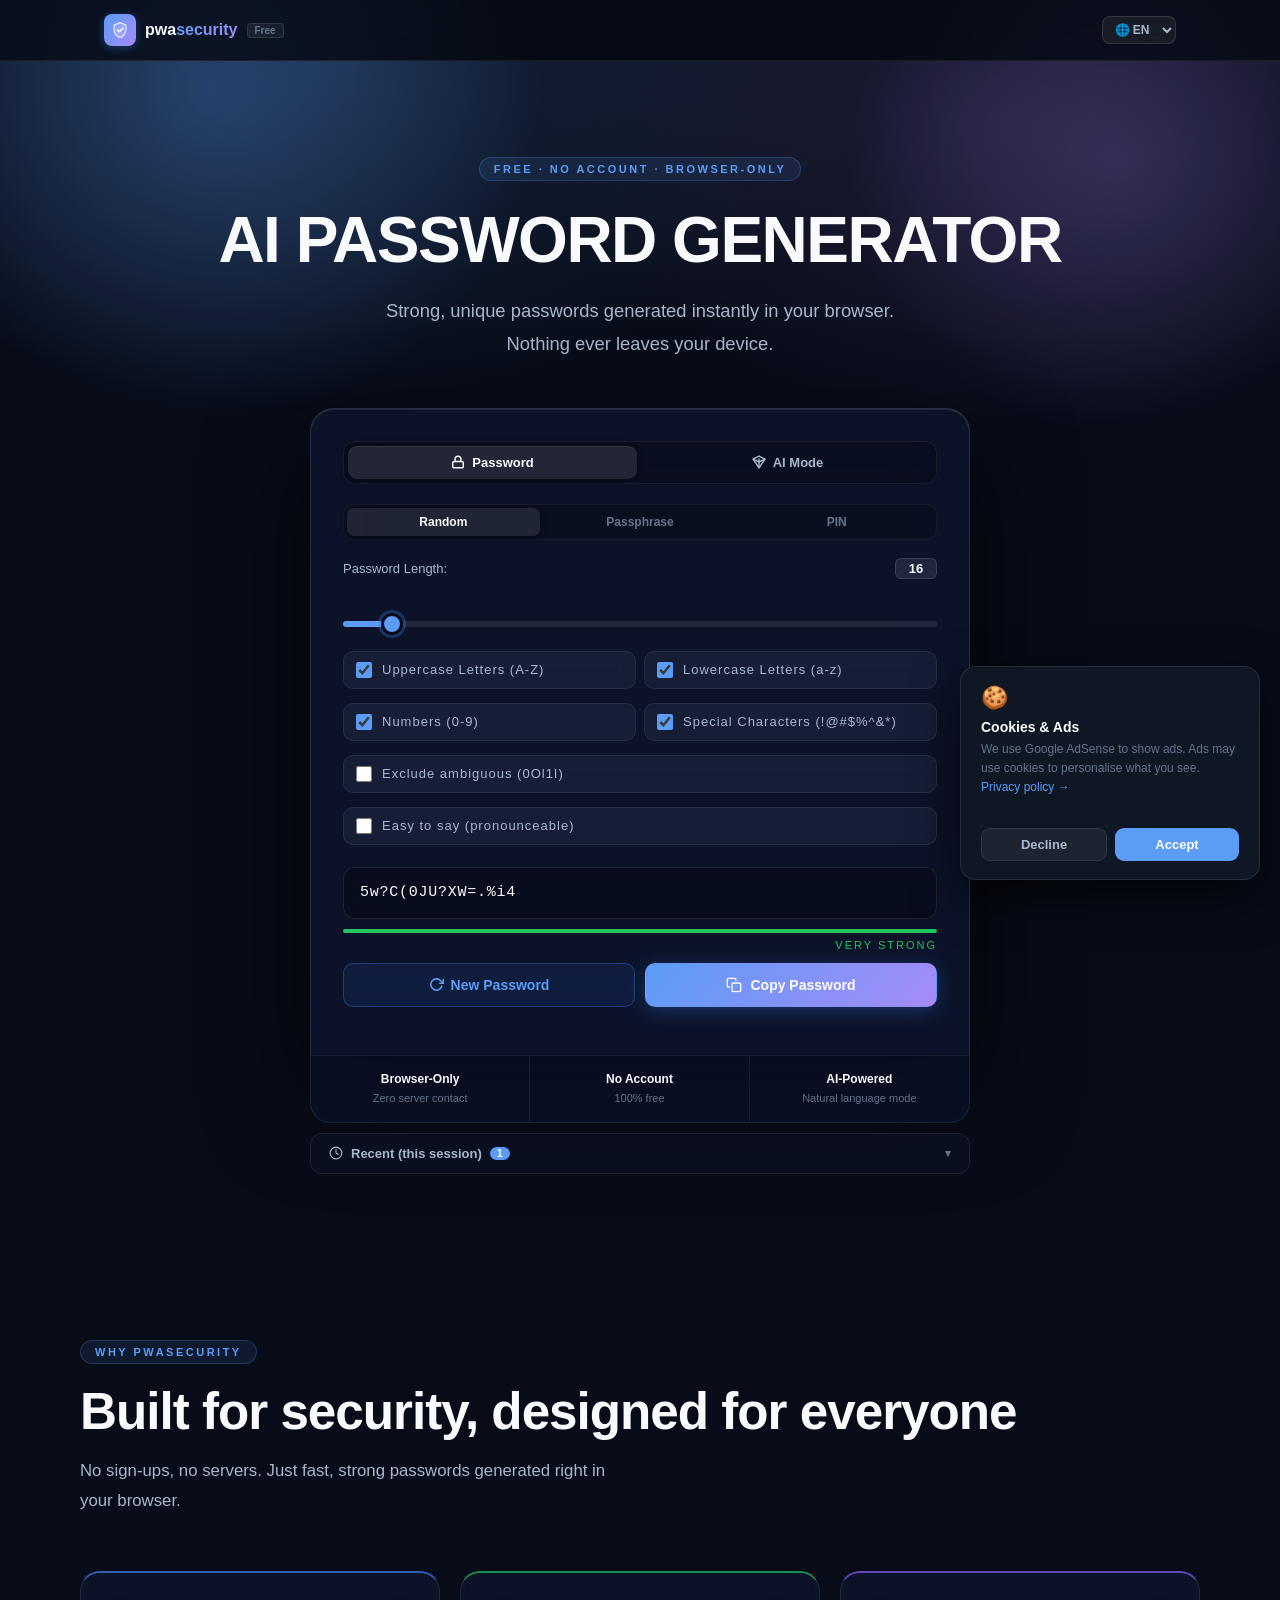
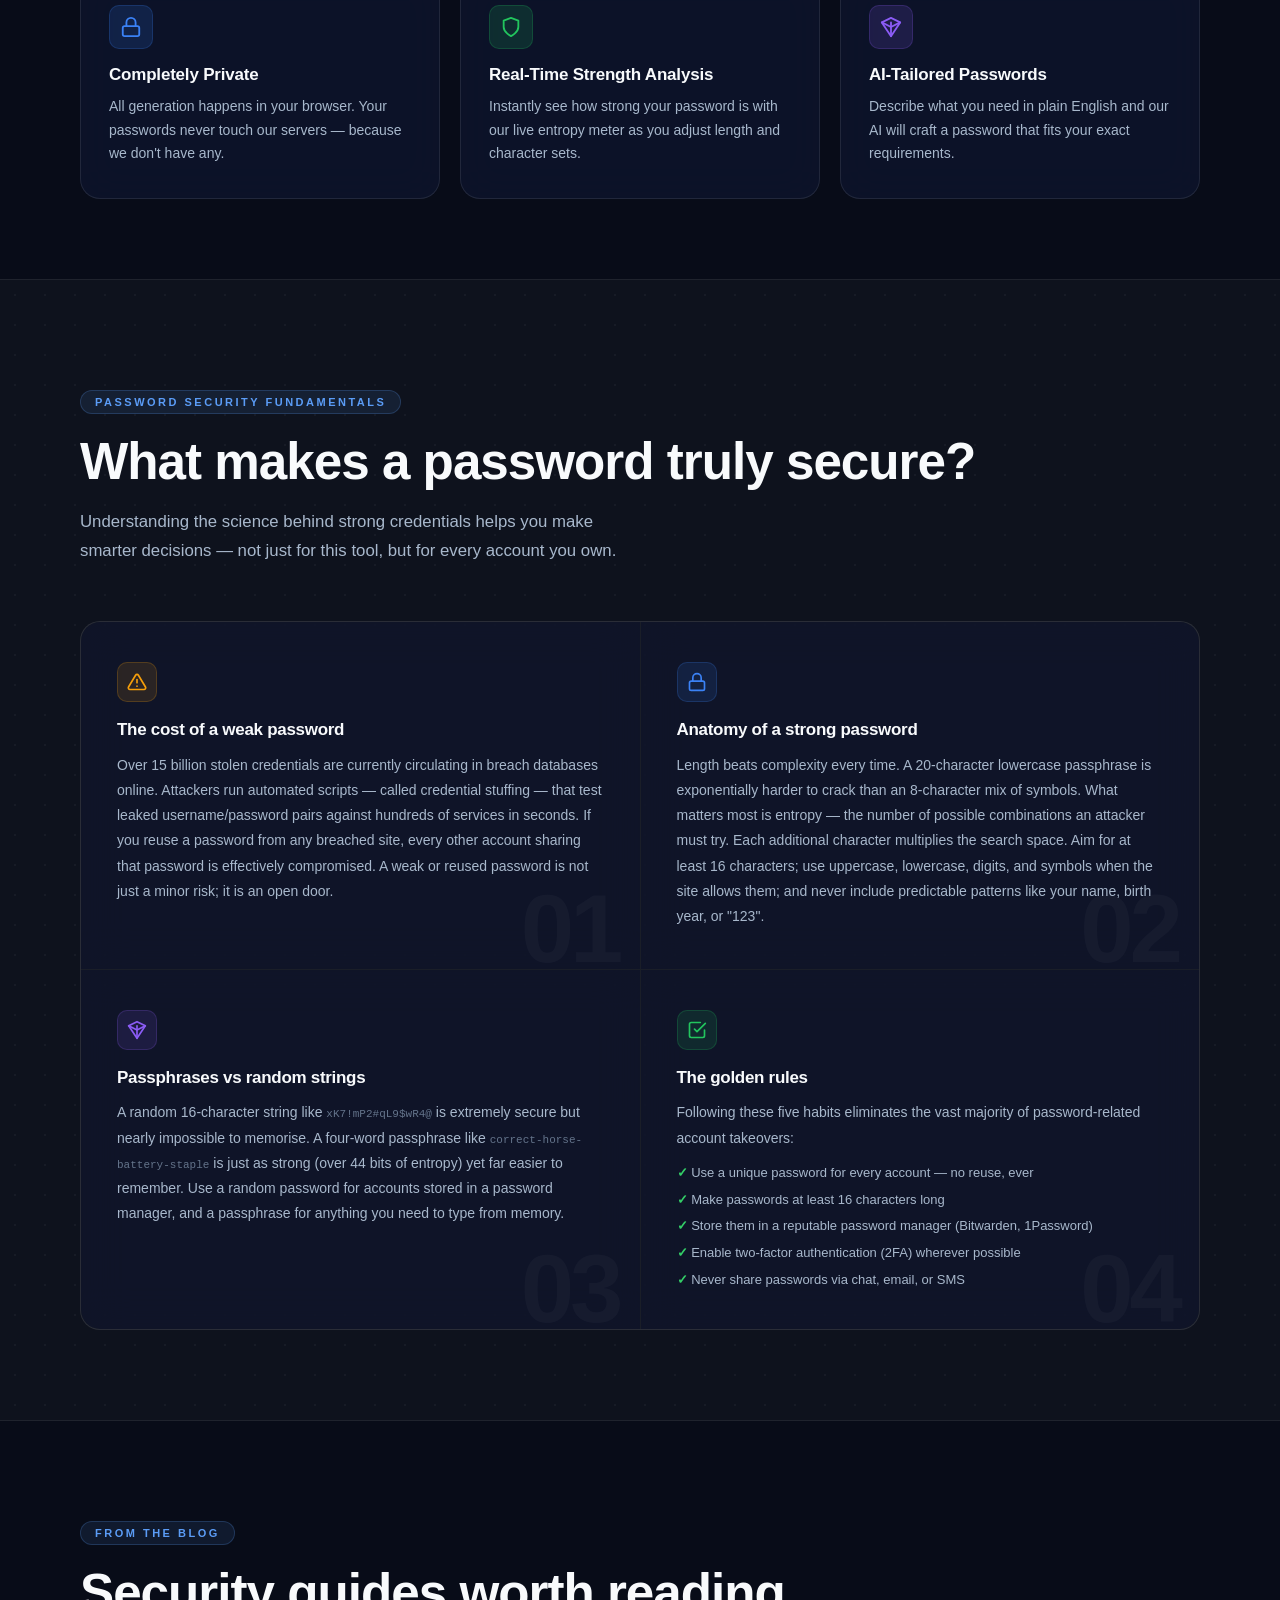
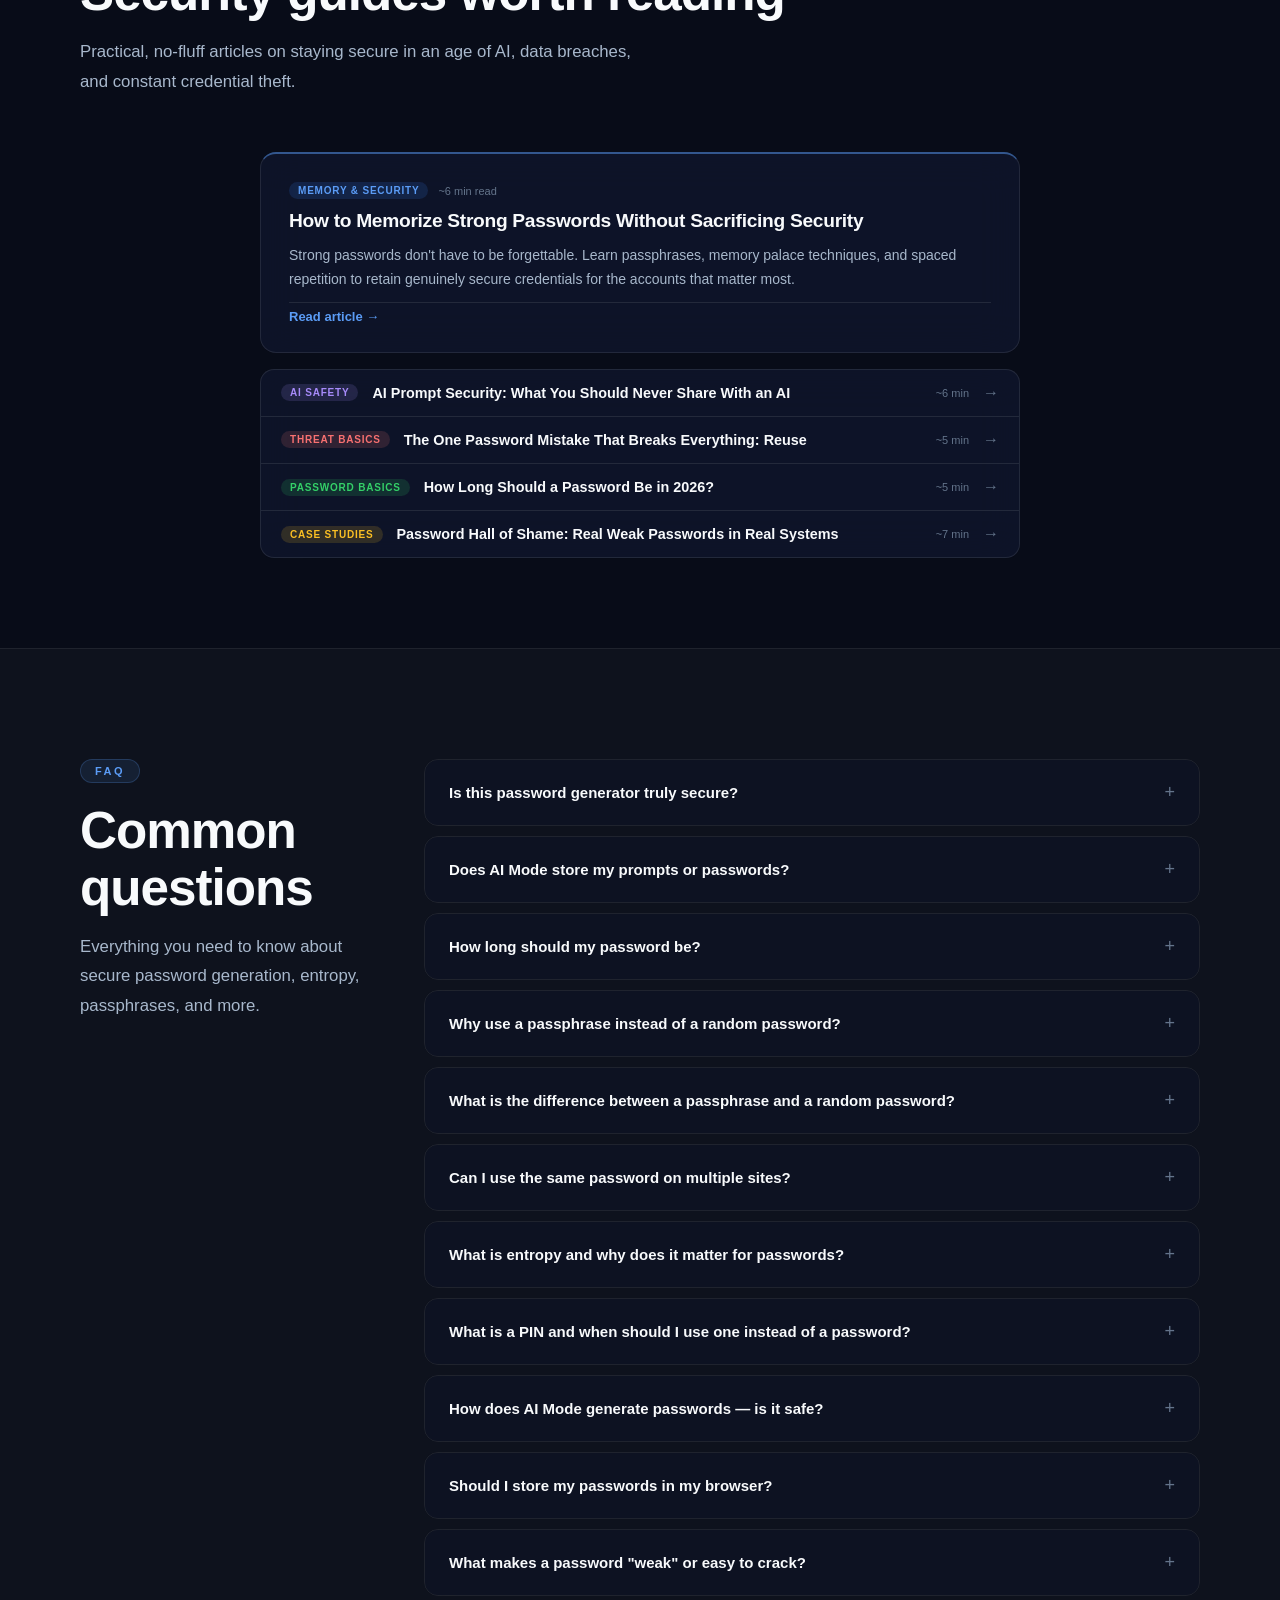
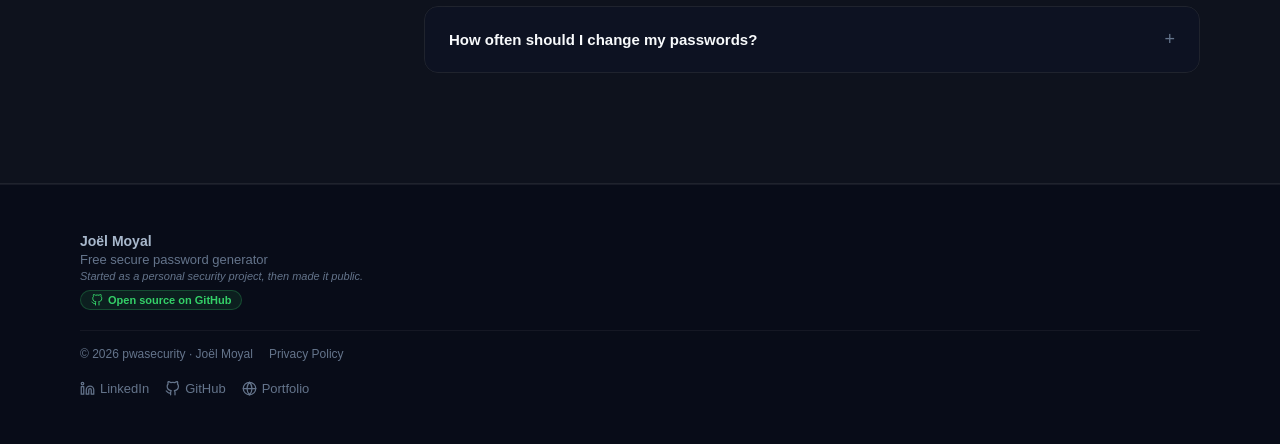
==== commit 7baca914: "Change hero title "AI" accent color from purple to blue Co-Authored-By: Claude Sonnet 4.6 <noreply@a" ====
--- a/index.html
+++ b/index.html
@@ -451,7 +451,7 @@
             color: var(--text-1); line-height: 1.1; letter-spacing: -1.5px; margin-bottom: 20px;
         }
         h1.hero-title .accent {
-            color: var(--purple);
+            color: var(--blue);
         }
         .hero-sub {
             font-size: clamp(1rem, 2.2vw, 1.15rem); color: var(--text-2);
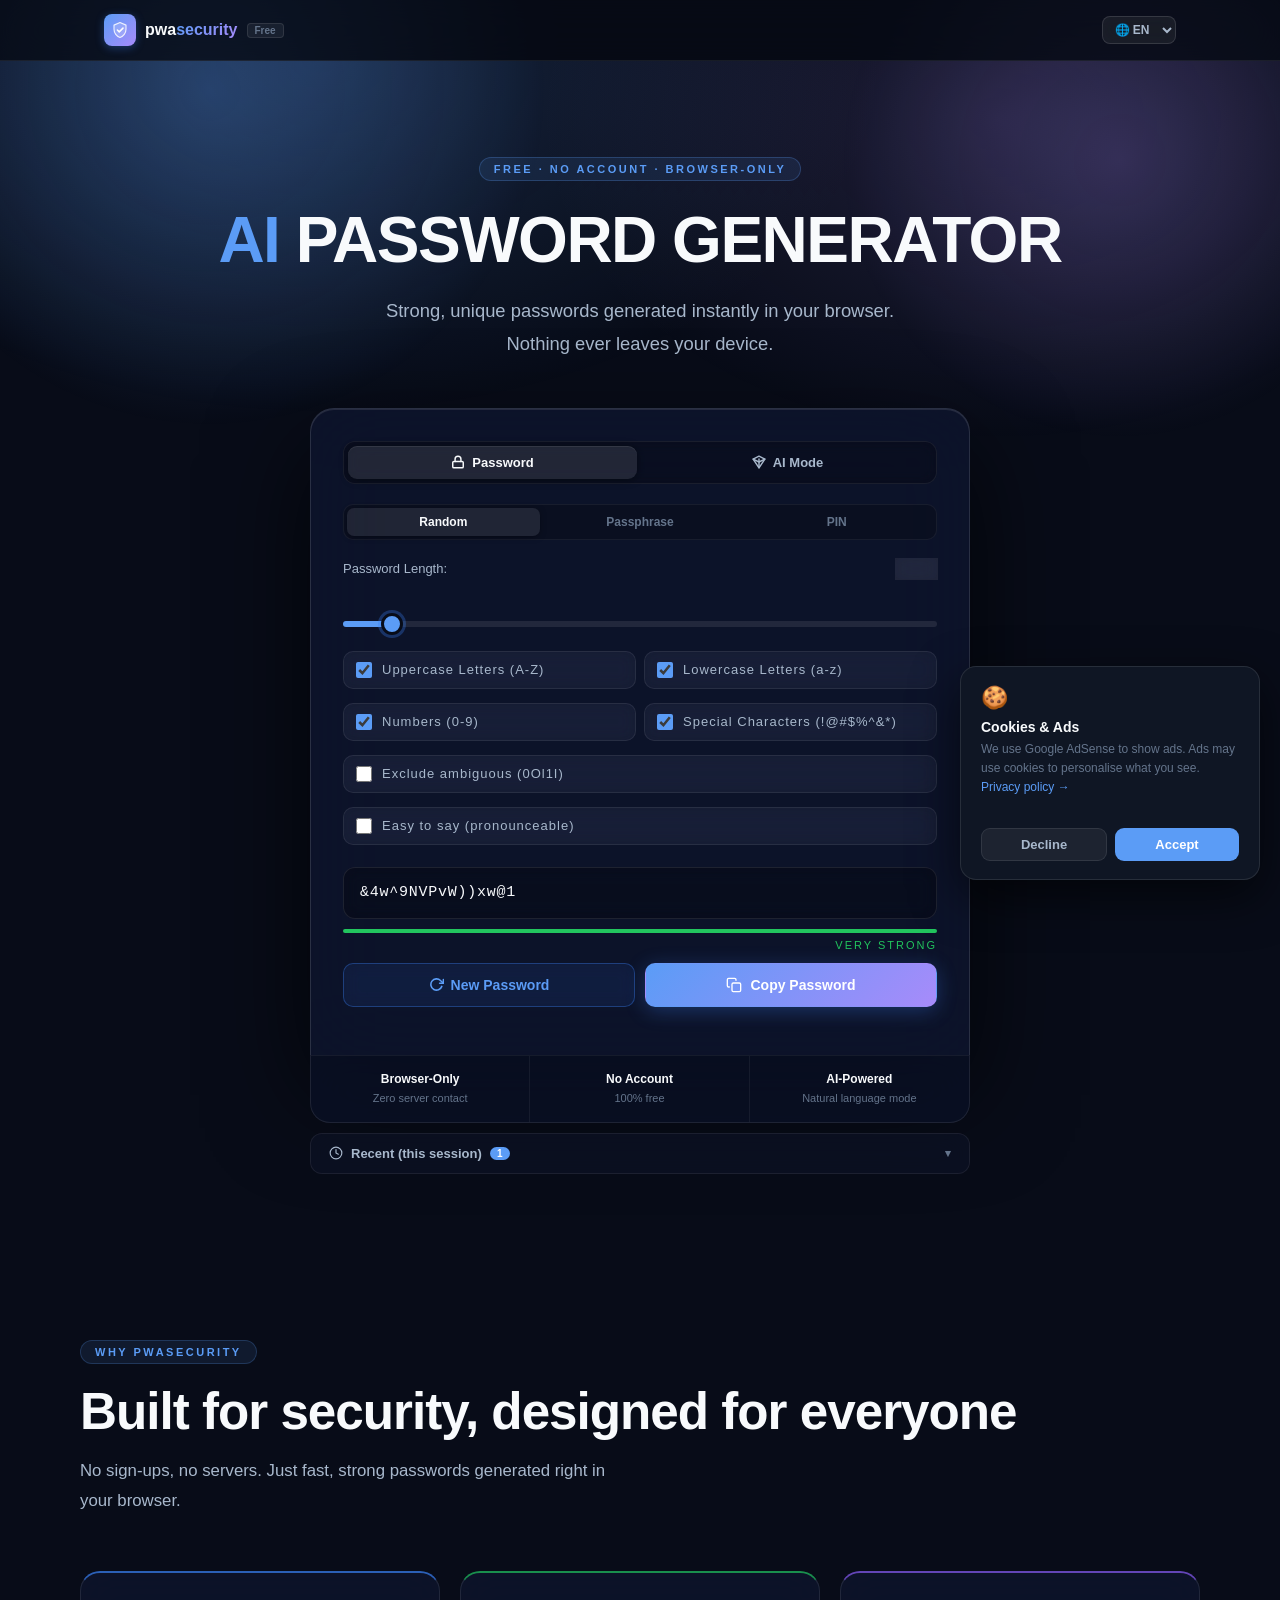
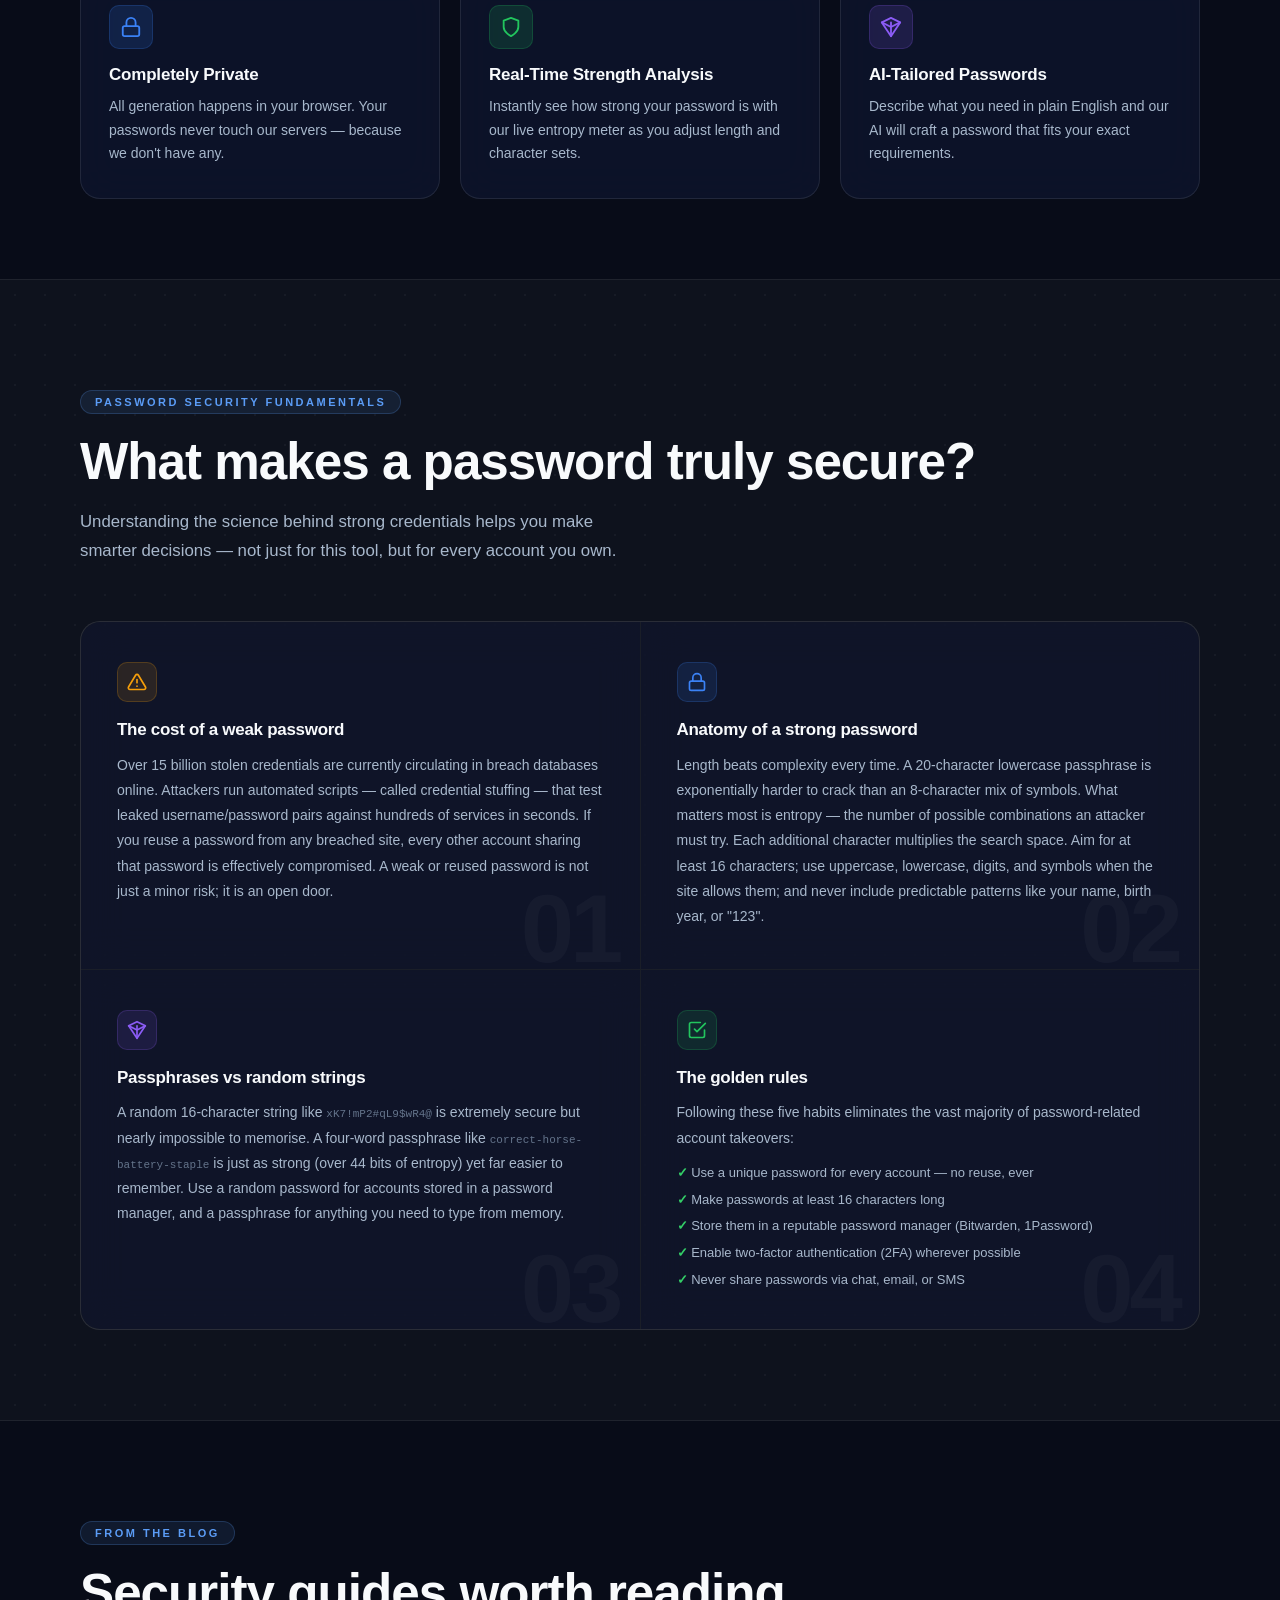
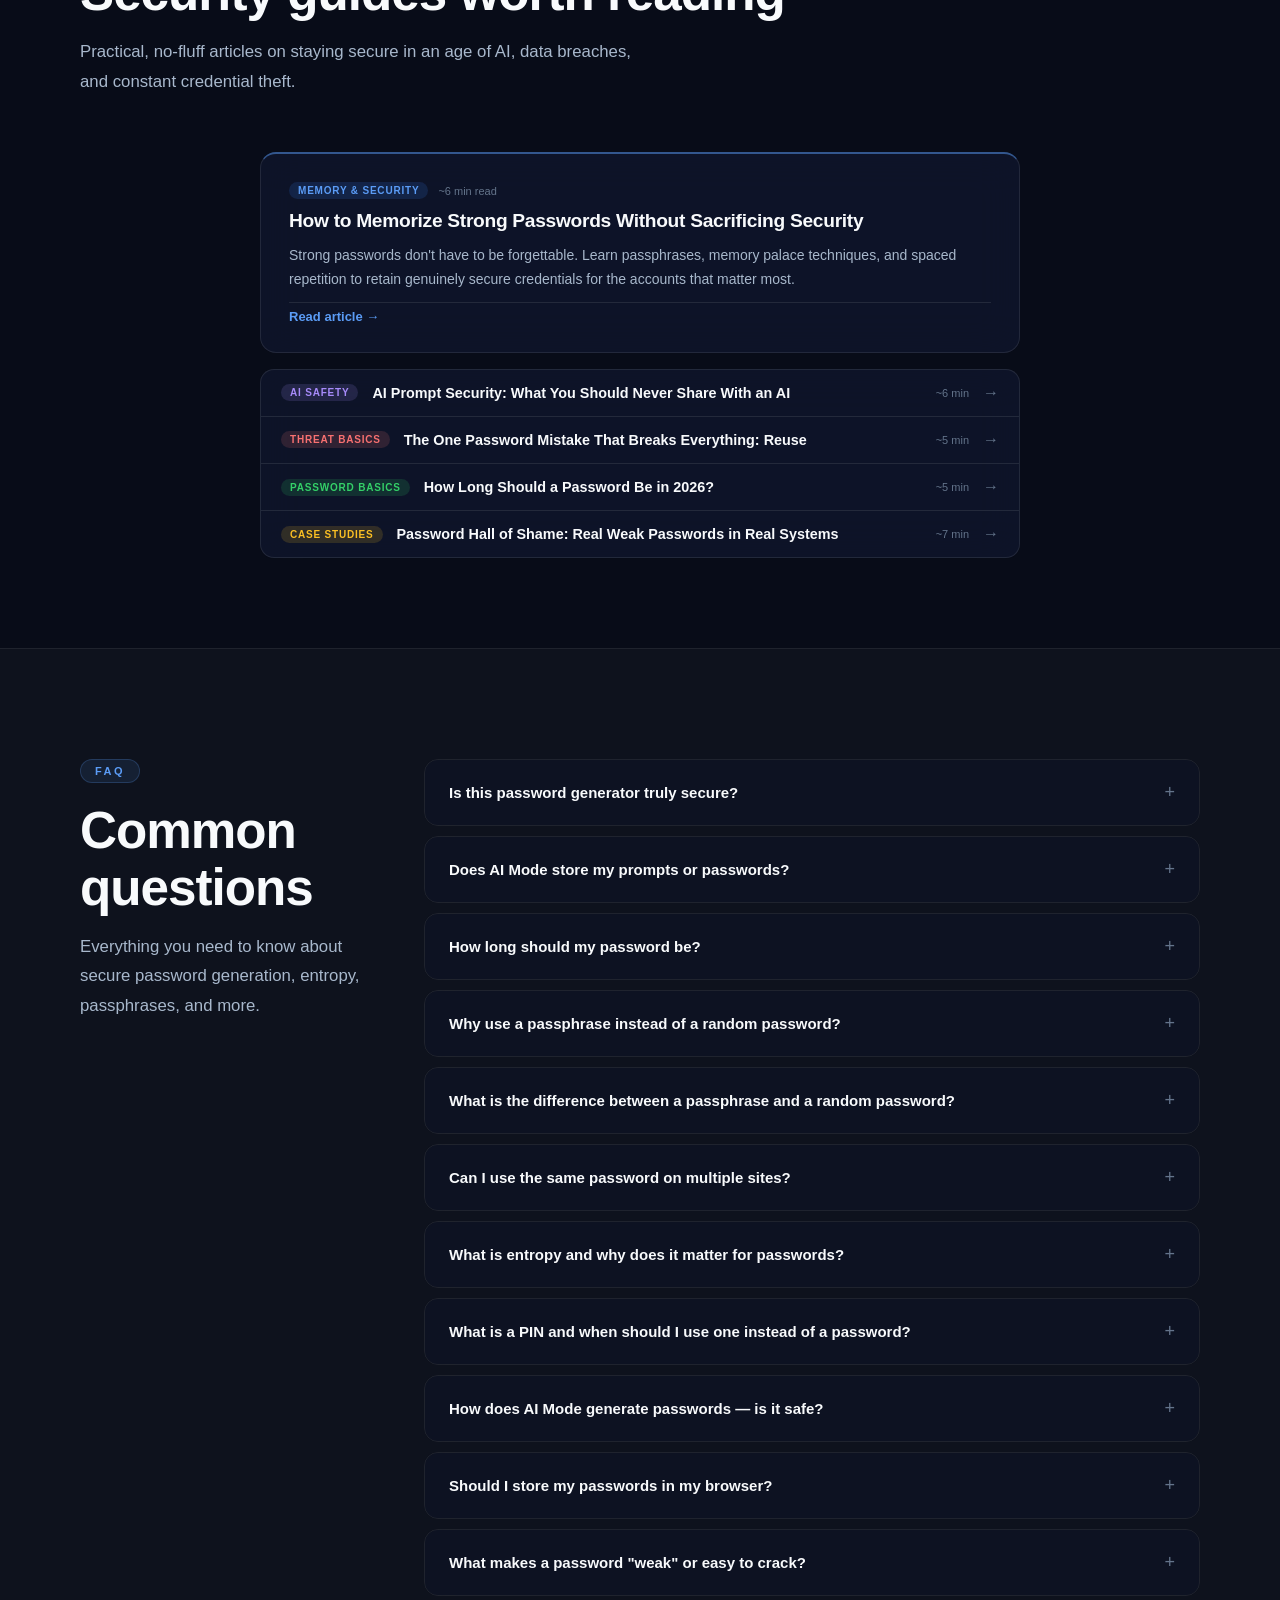
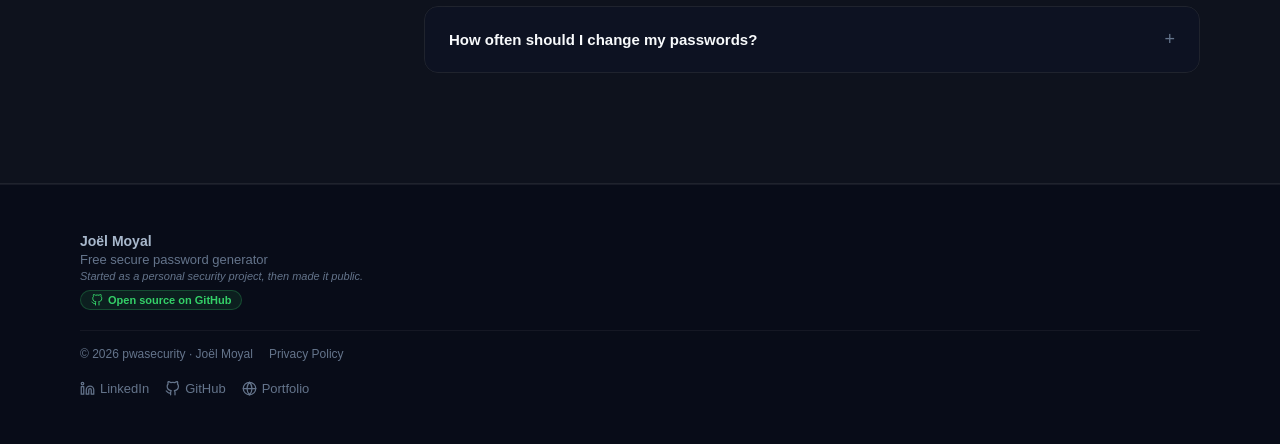
==== commit 852ebcf2: "Fix accent span being wiped by setLanguage — move id to suffix span, keep accent wrapper static Co-A" ====
--- a/index.html
+++ b/index.html
@@ -1332,7 +1332,7 @@
     </nav>
     <section class="hero">
         <p class="hero-eyebrow">Free · No Account · Browser-Only</p>
-        <h1 class="hero-title" id="title"><span class="accent">AI</span> Password Generator</h1>
+        <h1 class="hero-title"><span class="accent">AI</span> <span id="title">Password Generator</span></h1>
         <p class="hero-sub" id="subtitle">Strong, unique passwords generated instantly in your browser. Nothing ever leaves your device.</p>
     <div class="tool-wrap"><div class="tool-card">
 
@@ -3101,7 +3101,7 @@
                 currentLang = lang;
                 document.documentElement.lang = lang;
                 const t = translations[lang];
-                document.getElementById('title').textContent = t.title;
+                document.getElementById('title').textContent = (t.title || '').replace(/^AI\s+/i, '');
                 document.getElementById('subtitle').textContent = t.subtitle;
                 document.getElementById('ai-label').textContent = t.aiLabel;
                 document.getElementById('length-label').textContent = t.lengthLabel;
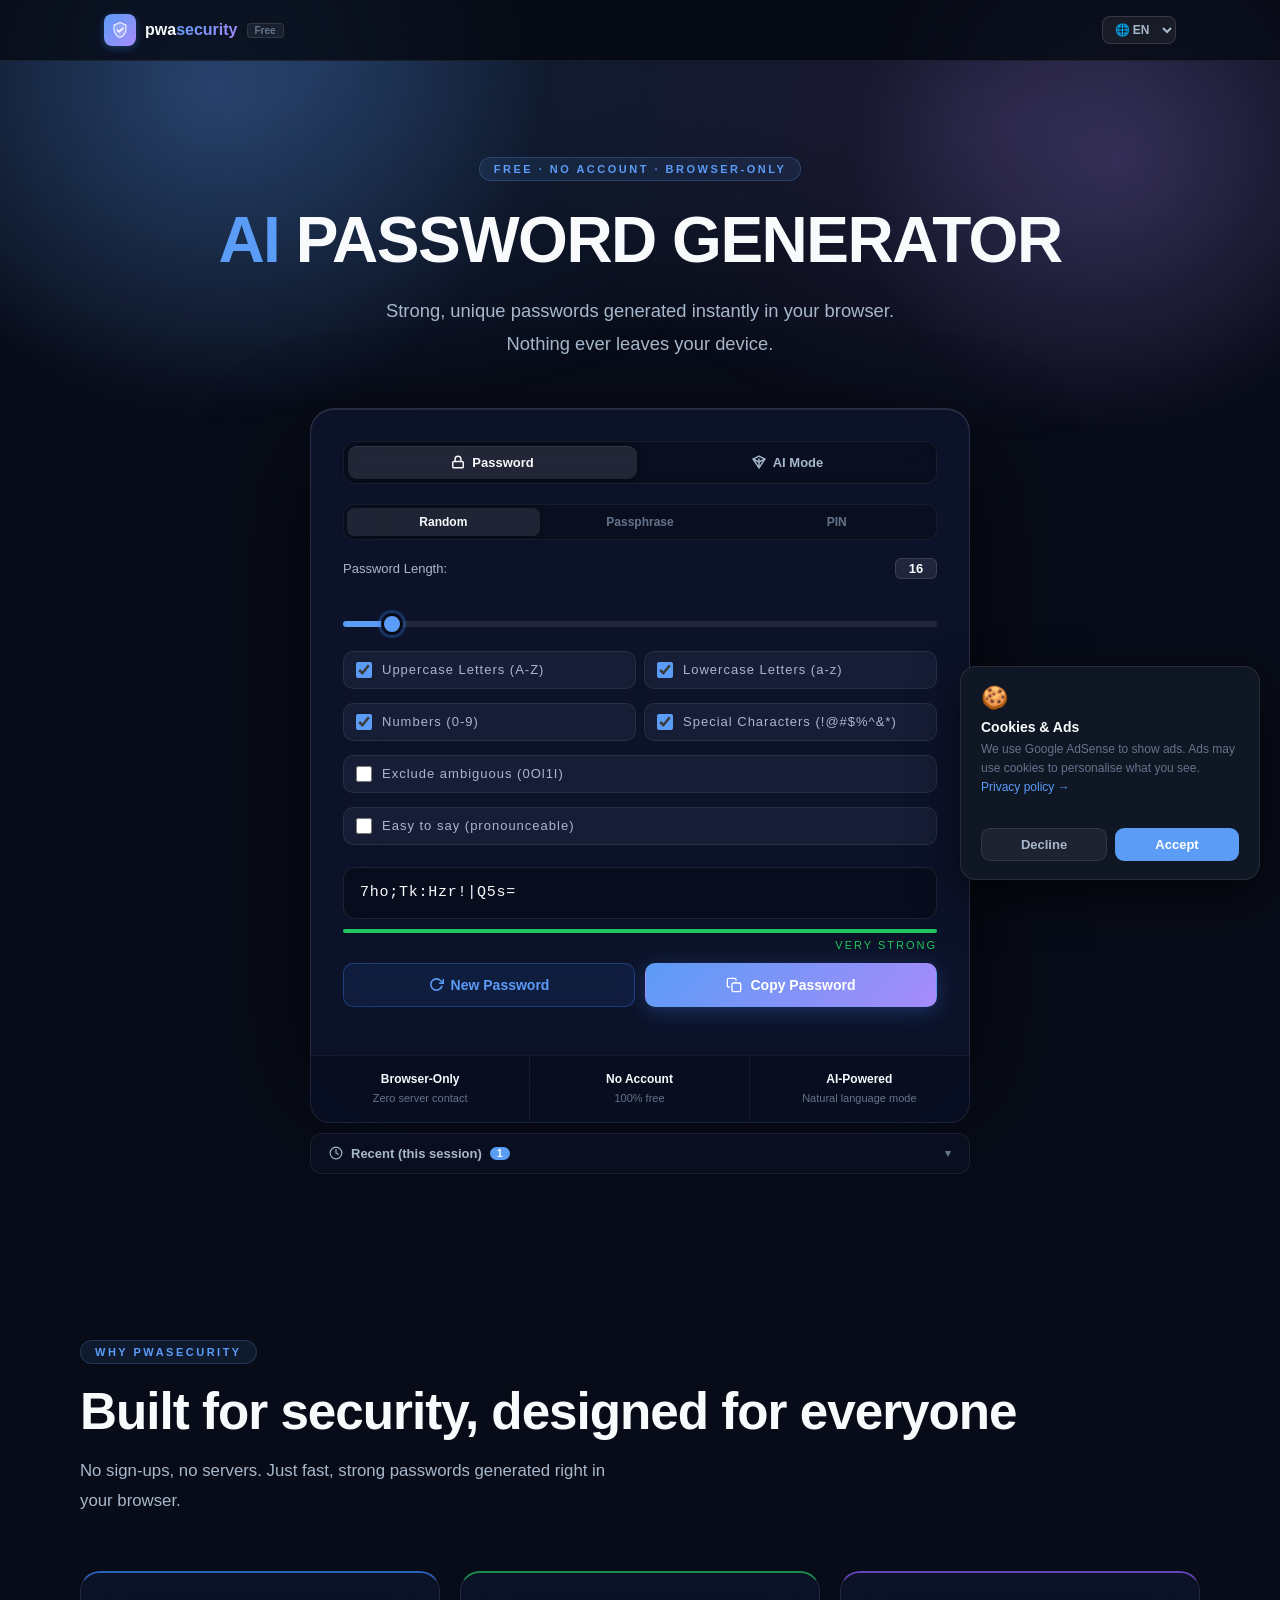
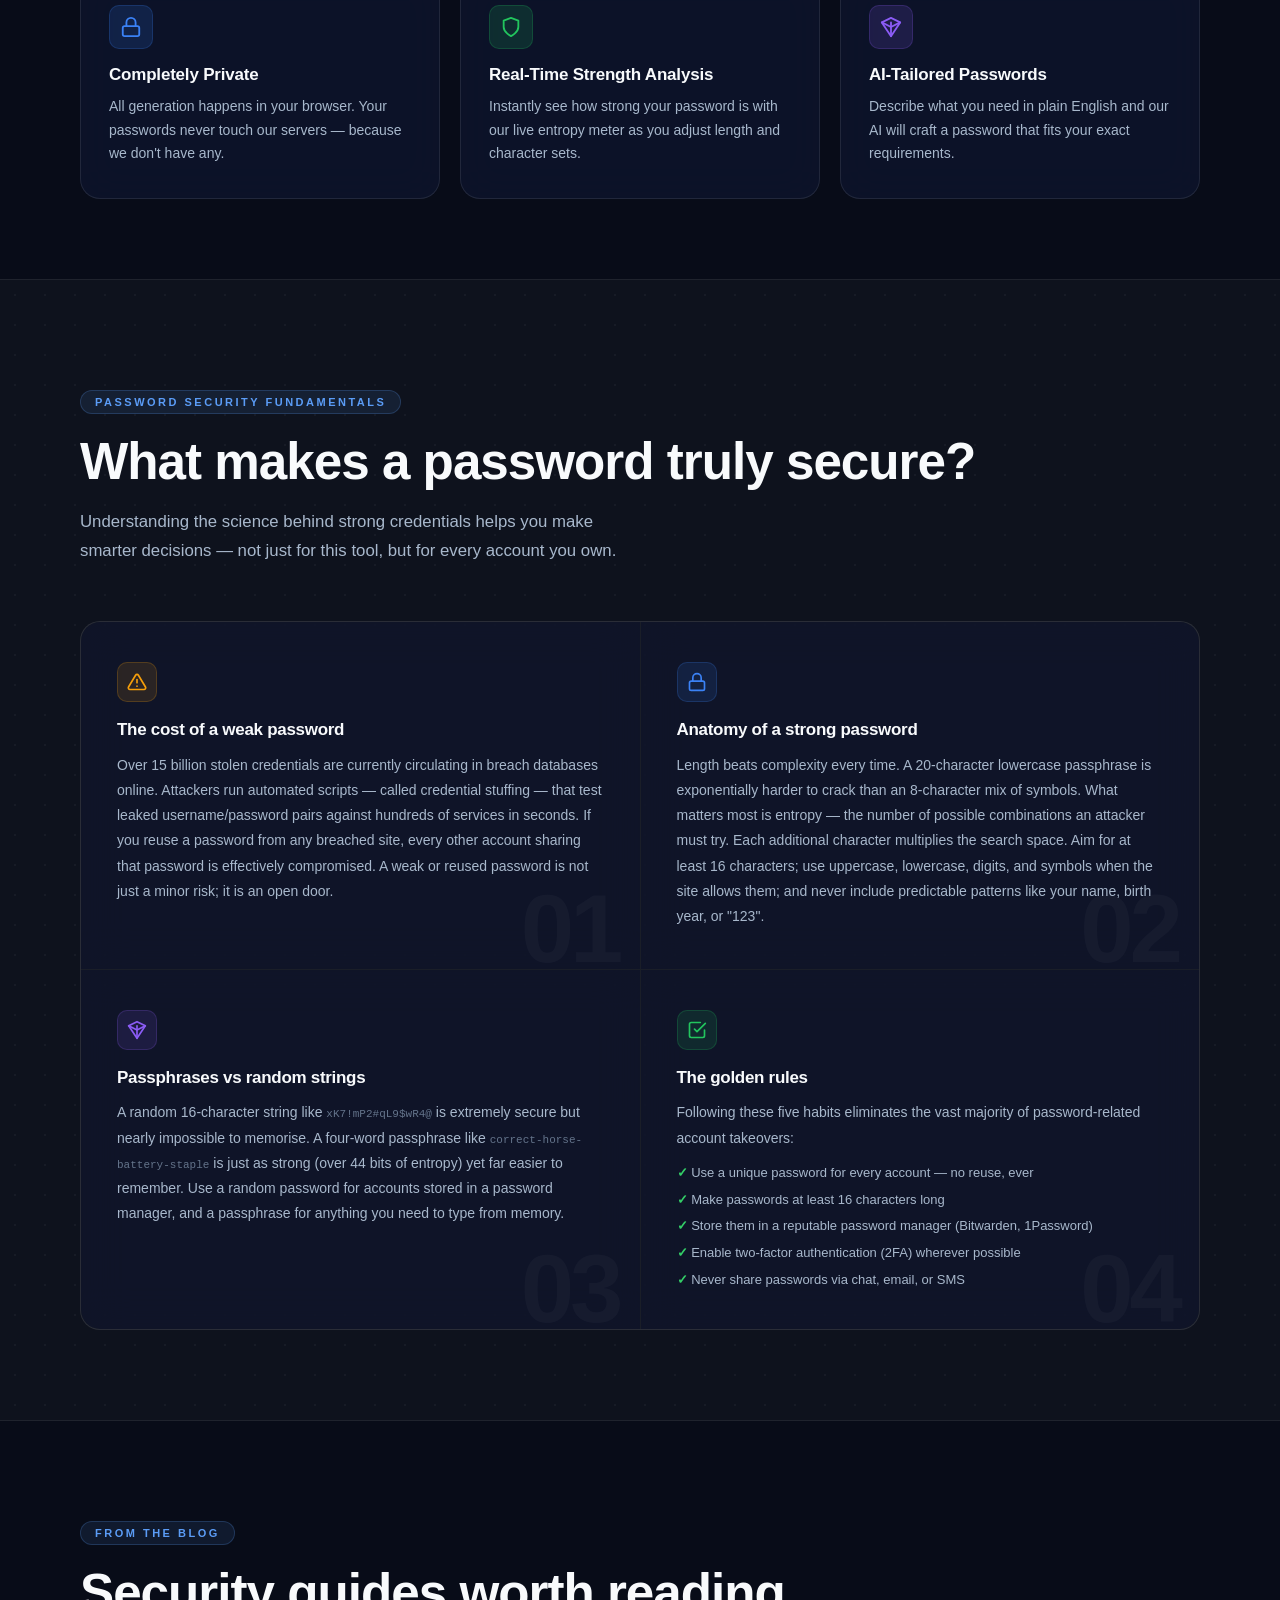
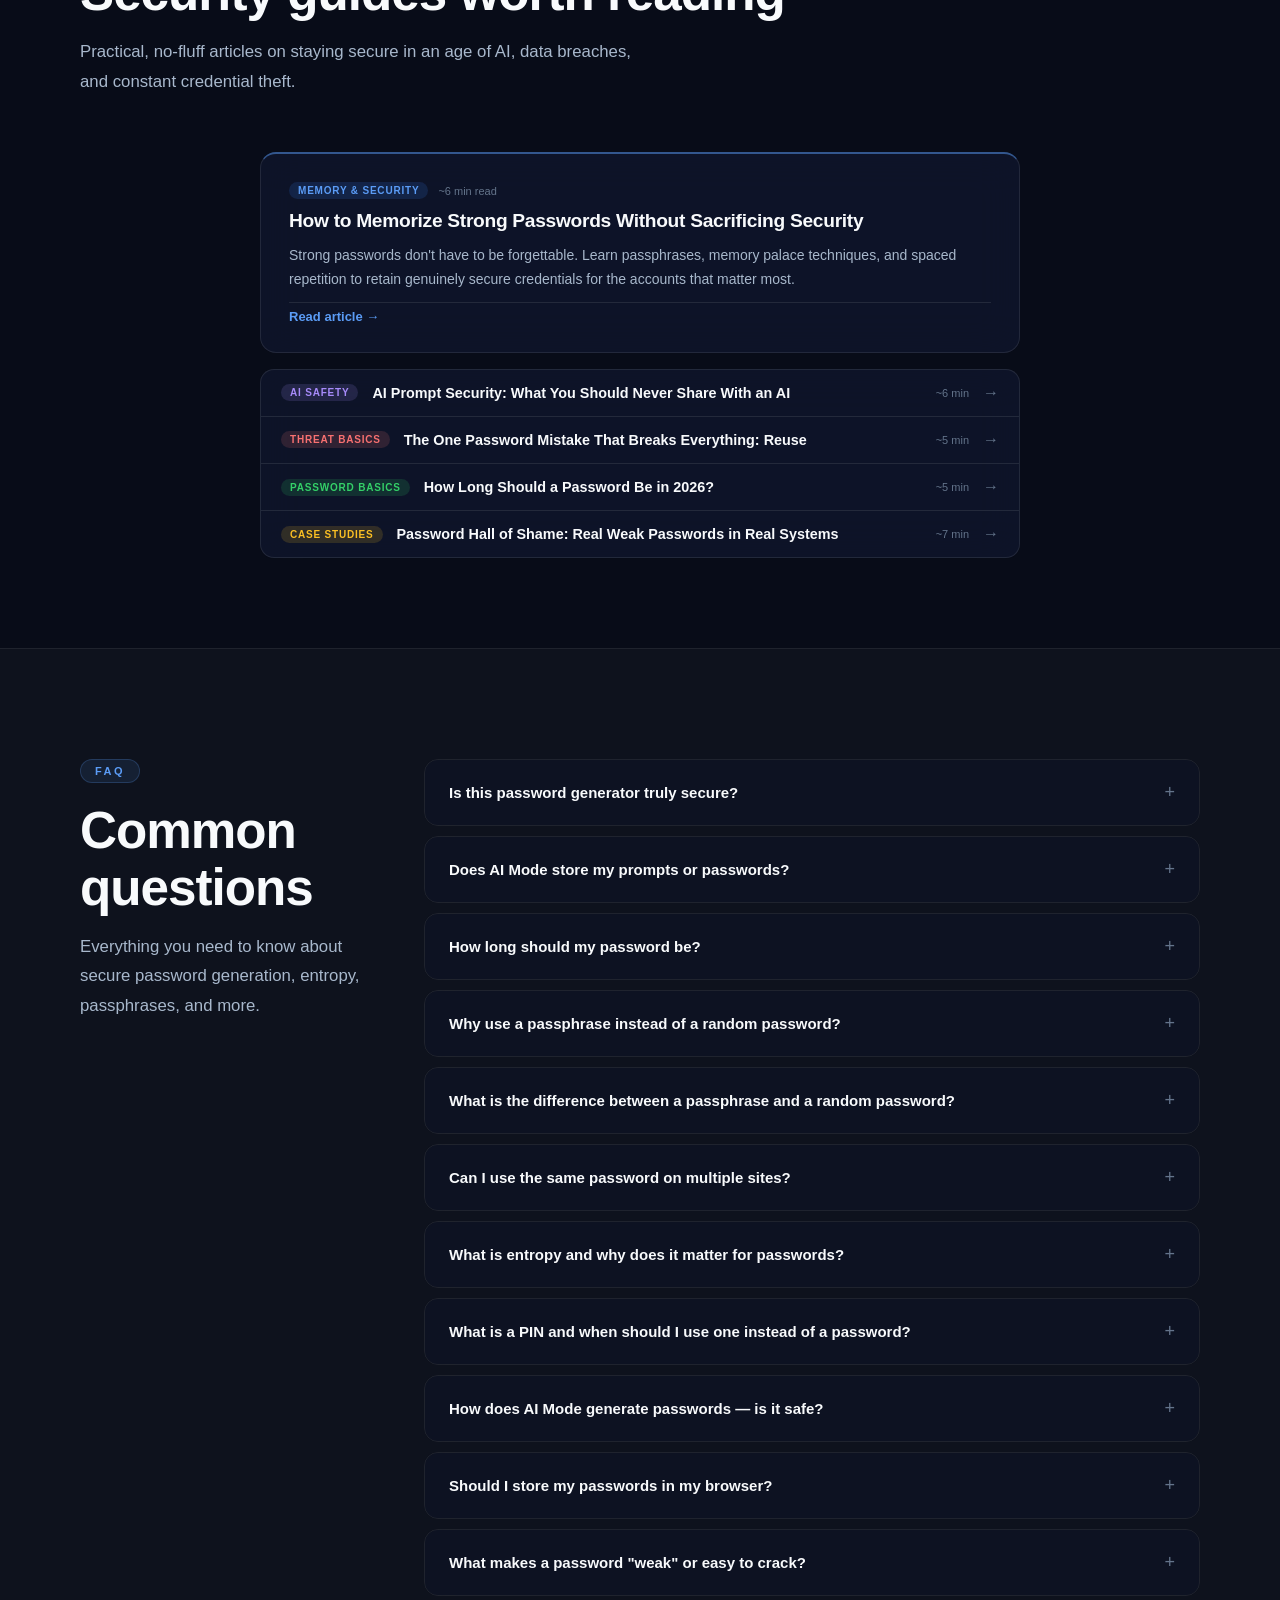
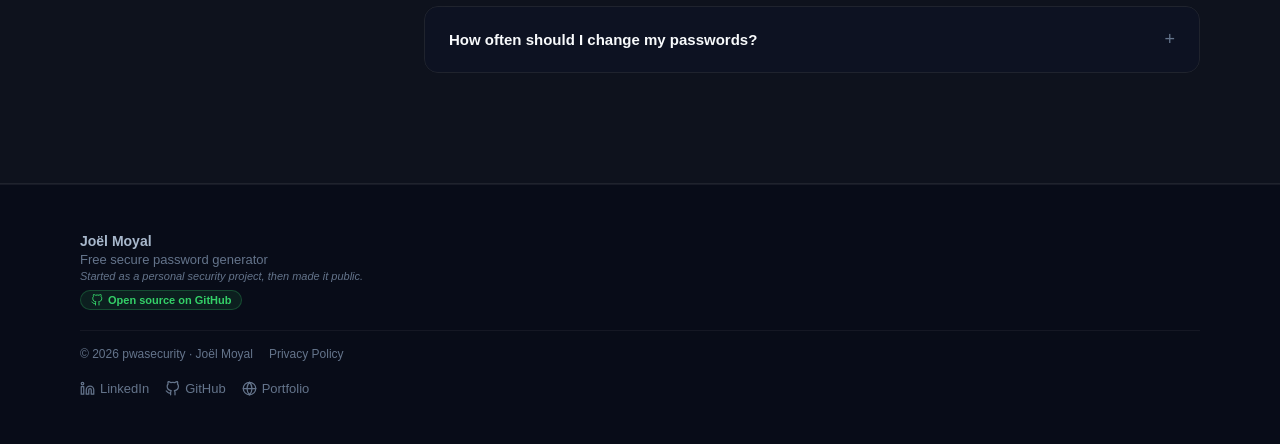
==== commit 7b1ce93b: "Add AI weak password warning when generated password is under 12 characters Co-Authored-By: Claude S" ====
--- a/index.html
+++ b/index.html
@@ -291,6 +291,21 @@
             color: var(--text-3);
             line-height: 1.5;
         }
+
+        .ai-weak-warning {
+            display: flex;
+            align-items: flex-start;
+            gap: 7px;
+            background: rgba(245,158,11,0.08);
+            border: 1px solid rgba(245,158,11,0.3);
+            border-radius: 8px;
+            padding: 8px 12px;
+            font-size: 12px;
+            color: var(--amber);
+            line-height: 1.5;
+            margin-top: 8px;
+        }
+        .ai-weak-warning svg { flex-shrink: 0; margin-top: 1px; }
 
         .ai-copy-btn {
             display: flex;
@@ -1478,6 +1493,10 @@
             <div class="ai-result" id="ai-result">
                 <div class="ai-password-line" id="ai-password"></div>
                 <div class="ai-explanation" id="ai-explanation"></div>
+                <div class="ai-weak-warning" id="ai-weak-warning" style="display:none">
+                    <svg width="14" height="14" viewBox="0 0 24 24" fill="none" stroke="currentColor" stroke-width="2" stroke-linecap="round" stroke-linejoin="round"><path d="M10.29 3.86L1.82 18a2 2 0 0 0 1.71 3h16.94a2 2 0 0 0 1.71-3L13.71 3.86a2 2 0 0 0-3.42 0z"/><line x1="12" y1="9" x2="12" y2="13"/><line x1="12" y1="17" x2="12.01" y2="17"/></svg>
+                    <span id="ai-weak-warning-text">This password is too short to be secure. Consider asking for at least 12 characters.</span>
+                </div>
                 <button class="ai-copy-btn" id="ai-copy-btn">
                     <svg viewBox="0 0 24 24" fill="none" stroke-width="2" stroke-linecap="round" stroke-linejoin="round"><rect x="9" y="9" width="13" height="13" rx="2" ry="2"/><path d="M5 15H4a2 2 0 0 1-2-2V4a2 2 0 0 1 2-2h9a2 2 0 0 1 2 2v1"/></svg>
                     <span id="ai-copy-btn-text">Copy Password</span>
@@ -2326,6 +2345,9 @@
                     aiExplanation.textContent = data.explanation || '';
                     aiResult.classList.add('visible');
                     if (aiPwd) addToHistory(aiPwd, 'AI');
+                    // Warn if password is too short to be secure
+                    const weakWarning = document.getElementById('ai-weak-warning');
+                    if (weakWarning) weakWarning.style.display = (aiPwd.length > 0 && aiPwd.length < 12) ? 'flex' : 'none';
                 } catch (err) {
                     aiPassword.textContent = '';
                     aiExplanation.textContent = translations[currentLang].aiError;
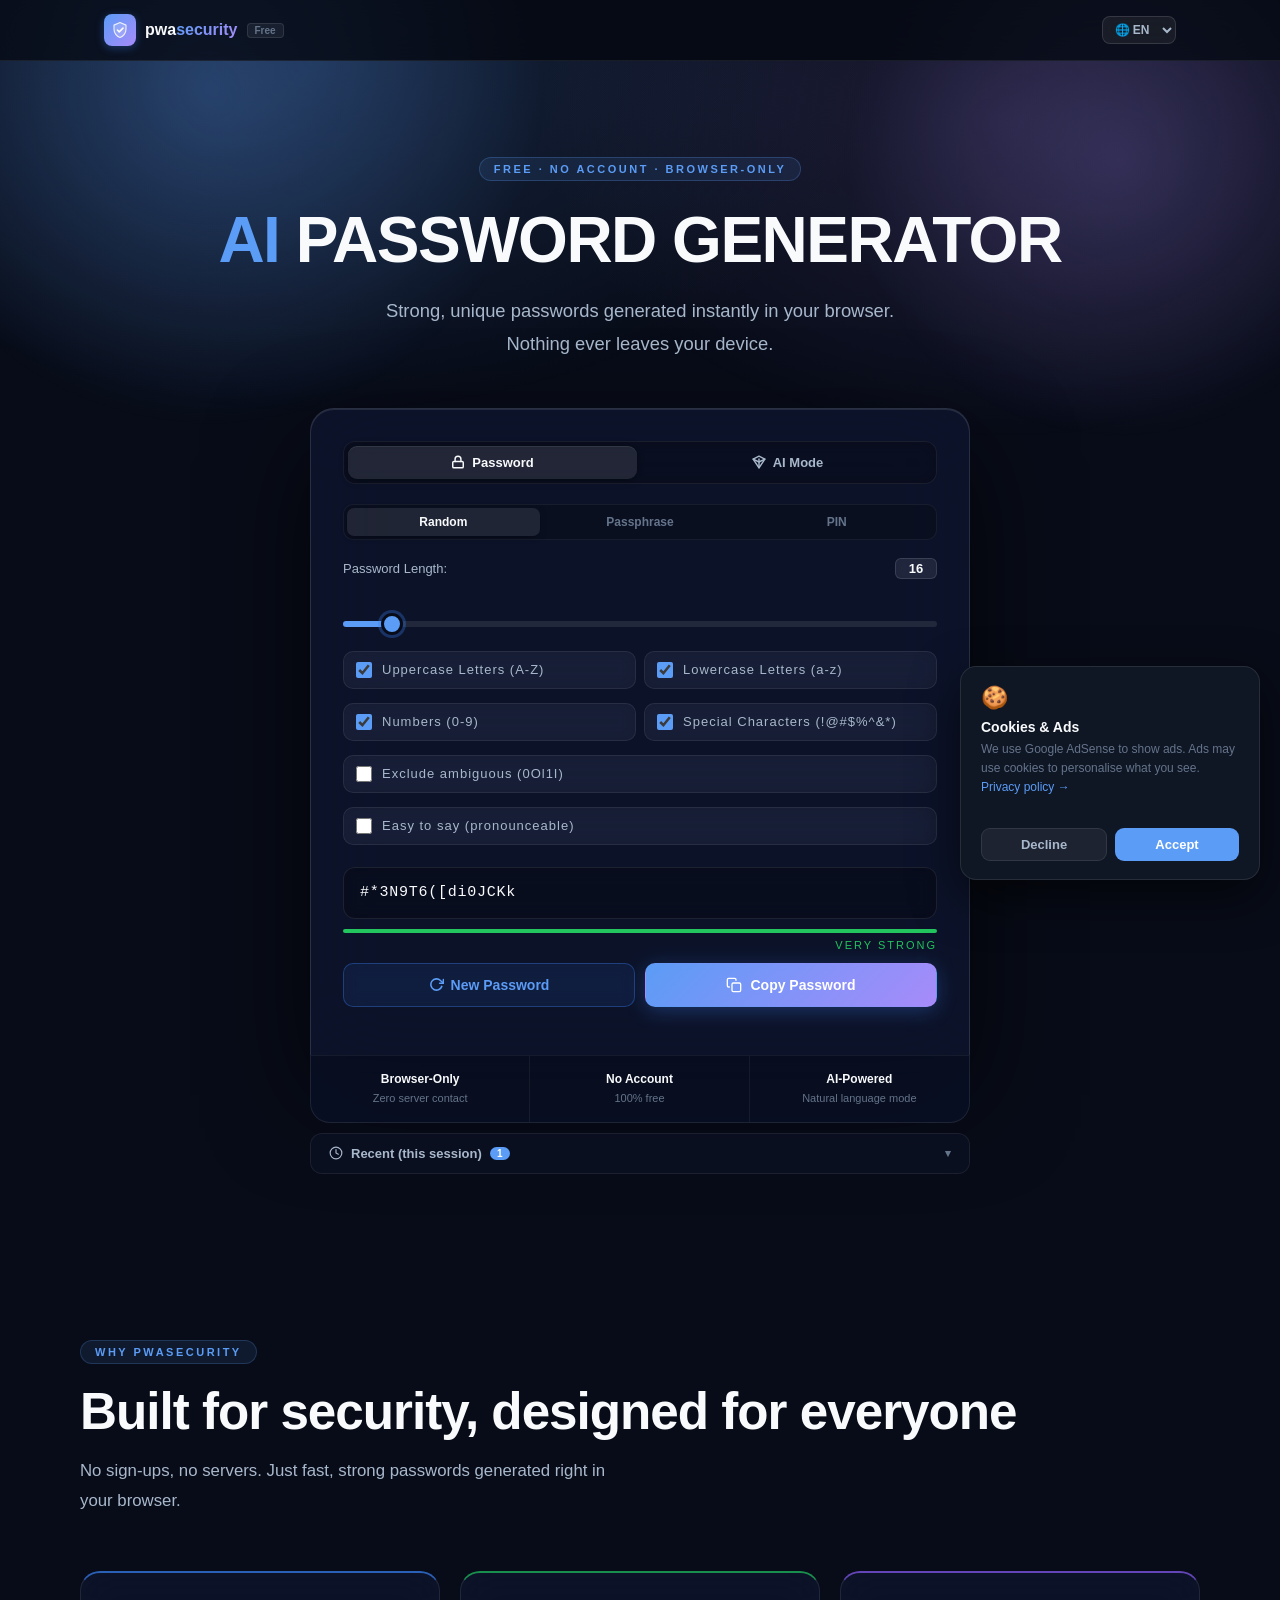
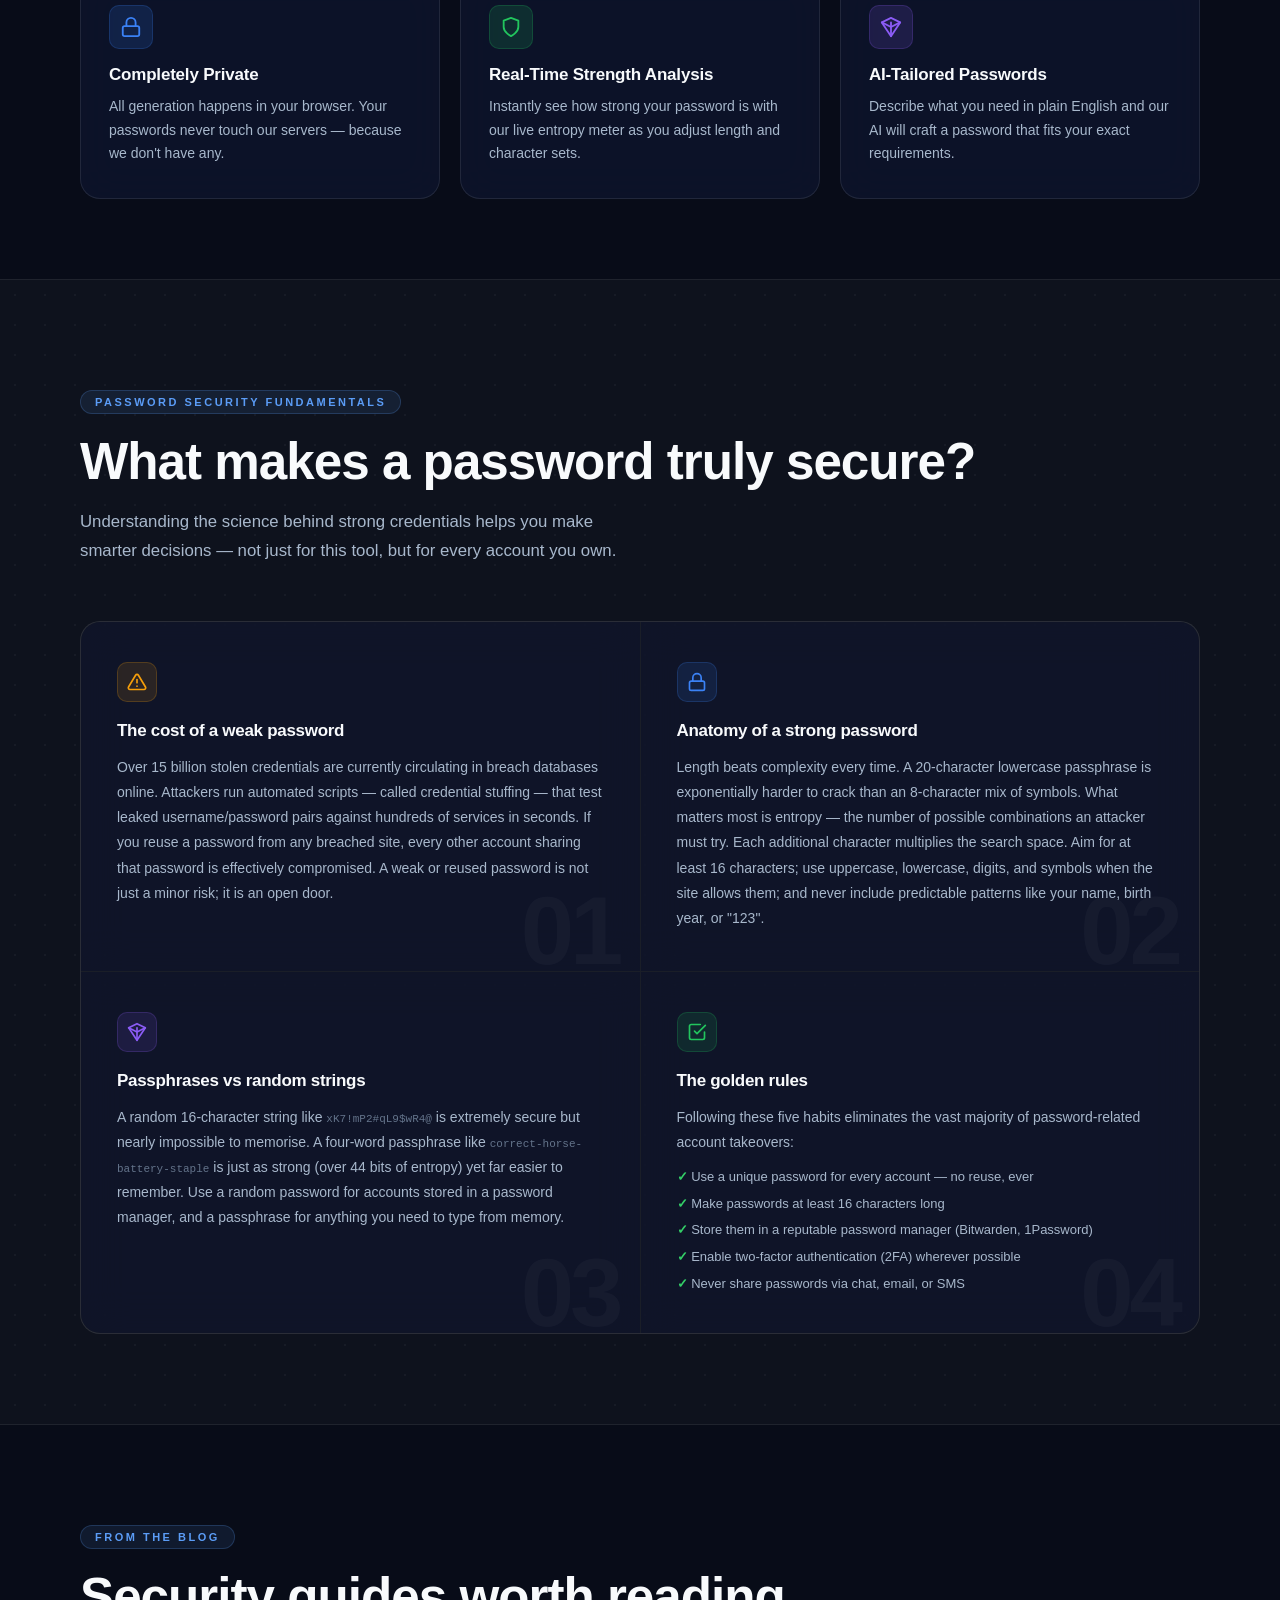
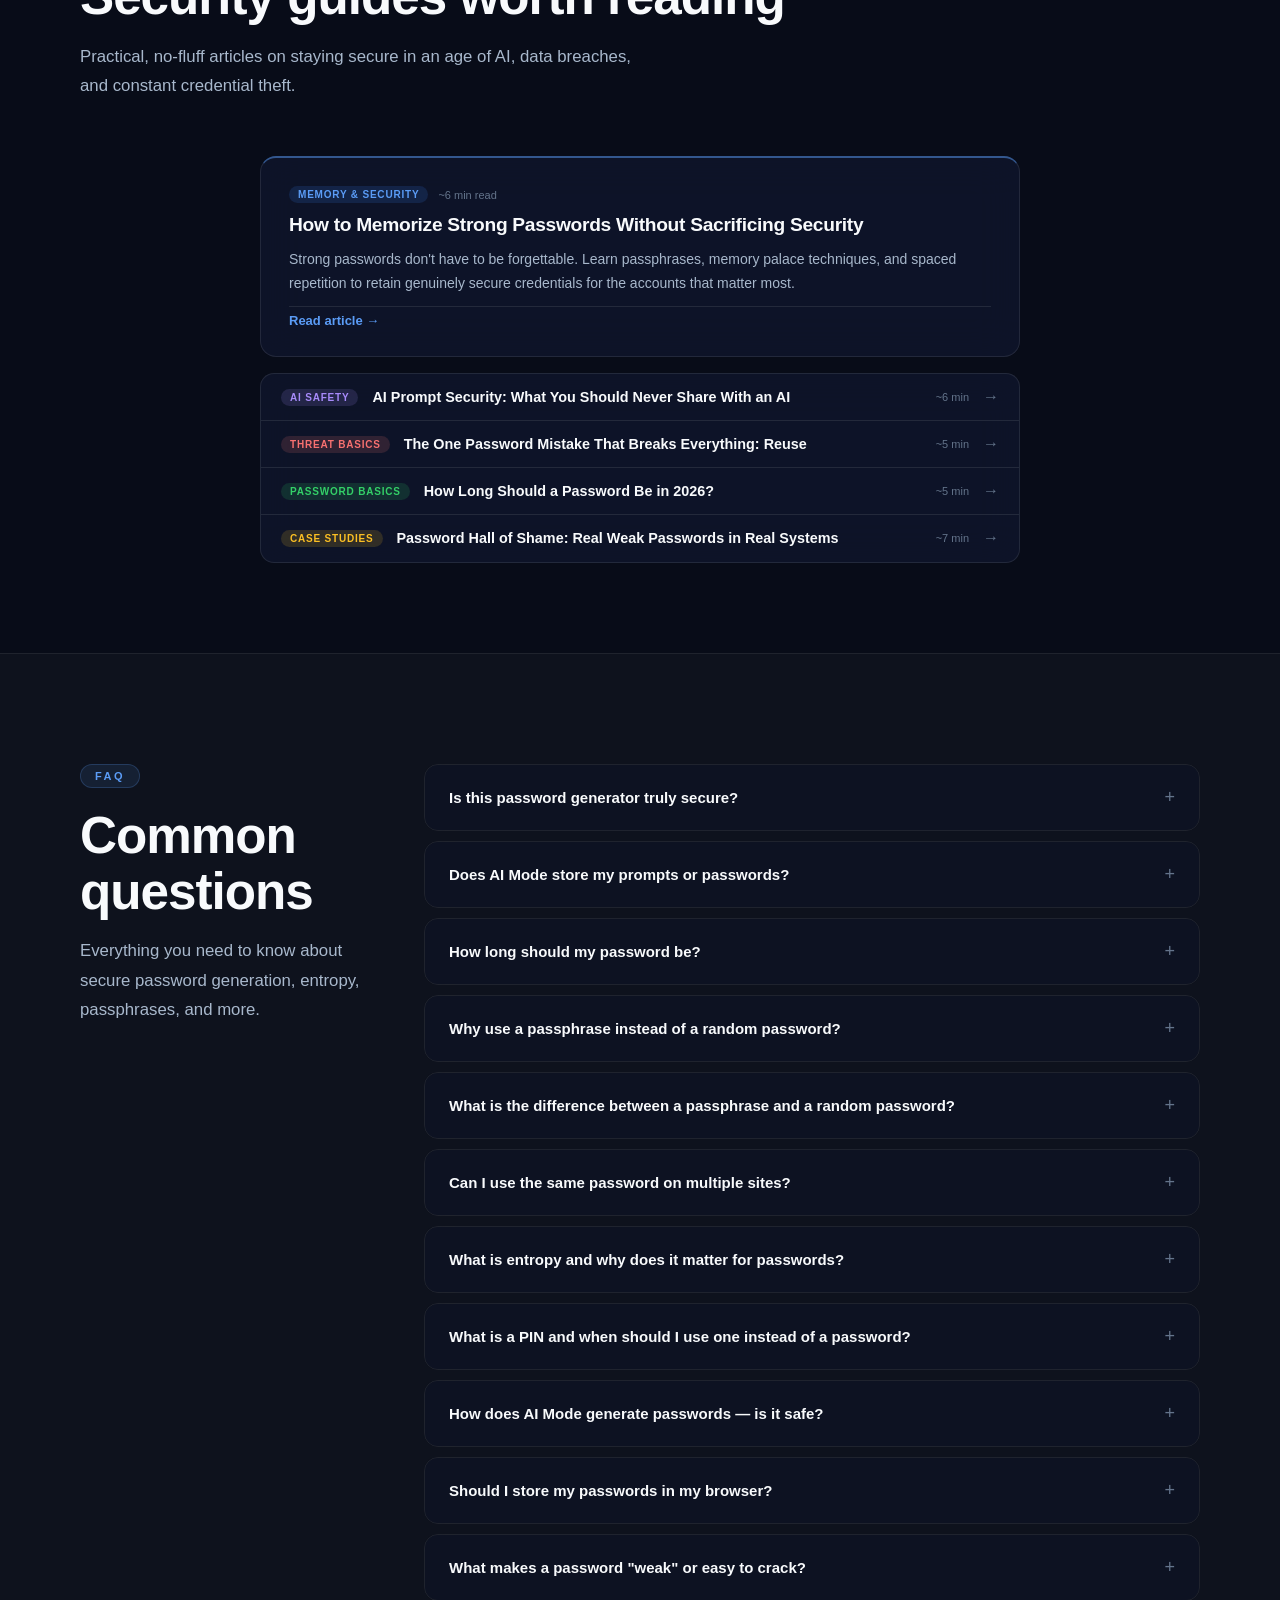
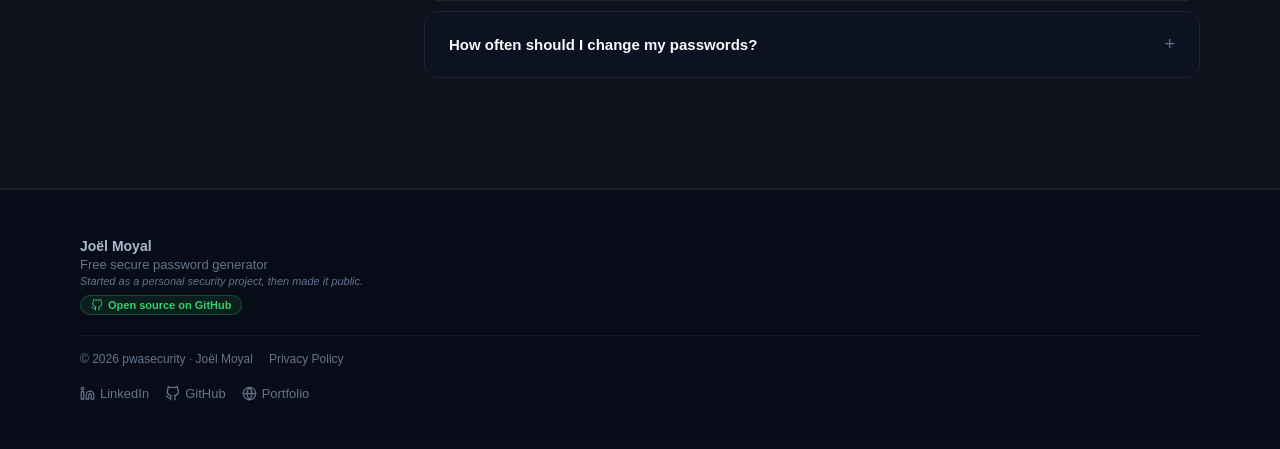
==== commit 90f46ecc: "SEO: add structured data schemas, meta robots, preconnect, H3 guide headings, fix nav logo - Add FAQ" ====
--- a/index.html
+++ b/index.html
@@ -9,7 +9,11 @@
     <meta name="description" content="Generate strong, cryptographically secure passwords instantly — free, private, and 100% client-side. Random passwords, passphrases, and PINs with no tracking.">
     <meta name="keywords" content="password generator, secure password, random password, passphrase generator, PIN generator, strong password, free password generator">
     <meta name="author" content="Joël Moyal">
+    <meta name="robots" content="index, follow">
     <link rel="canonical" href="https://pwasecurity.org/">
+    <link rel="preconnect" href="https://pagead2.googlesyndication.com">
+    <link rel="preconnect" href="https://googleads.g.doubleclick.net">
+    <link rel="preconnect" href="https://pwasecurity.org">
 
     <!-- Open Graph (Facebook, LinkedIn, WhatsApp, iMessage) -->
     <meta property="og:type" content="website">
@@ -70,6 +74,105 @@
     }
     </script>
 
+    <!-- FAQPage Schema -->
+    <script type="application/ld+json">
+    {
+      "@context": "https://schema.org",
+      "@type": "FAQPage",
+      "mainEntity": [
+        {
+          "@type": "Question",
+          "name": "Is this password generator truly secure?",
+          "acceptedAnswer": { "@type": "Answer", "text": "Yes. All passwords are generated using the Web Crypto API directly in your browser. No data is ever sent to a server, and the randomness is cryptographically strong." }
+        },
+        {
+          "@type": "Question",
+          "name": "Does AI Mode store my prompts or passwords?",
+          "acceptedAnswer": { "@type": "Answer", "text": "No. Your AI prompts are sent only to the Cloudflare Workers AI endpoint to generate a response. Nothing is logged or stored on our end." }
+        },
+        {
+          "@type": "Question",
+          "name": "How long should my password be?",
+          "acceptedAnswer": { "@type": "Answer", "text": "For most accounts, 16+ characters with a mix of uppercase, lowercase, numbers, and symbols is excellent. For high-value accounts like banking or email, aim for 20+ characters." }
+        },
+        {
+          "@type": "Question",
+          "name": "Why use a passphrase instead of a random password?",
+          "acceptedAnswer": { "@type": "Answer", "text": "Passphrases are longer and easier to remember while still being very secure. A four-word passphrase carries over 44 bits of entropy and is far easier to type from memory than a dense random string." }
+        },
+        {
+          "@type": "Question",
+          "name": "Can I use the same password on multiple sites?",
+          "acceptedAnswer": { "@type": "Answer", "text": "No. When any service suffers a data breach, attackers test leaked credentials against thousands of other sites automatically — a technique called credential stuffing. If you reuse a password, a single breach can cascade into dozens of compromised accounts. Use a unique, randomly generated password for every service." }
+        },
+        {
+          "@type": "Question",
+          "name": "What is entropy and why does it matter for passwords?",
+          "acceptedAnswer": { "@type": "Answer", "text": "Entropy, measured in bits, quantifies how unpredictable a password is. The higher the entropy, the more guesses an attacker must make to crack it. Adding uppercase, digits, and symbols to a 16-character password can reach 100+ bits — far beyond any current brute-force attack." }
+        },
+        {
+          "@type": "Question",
+          "name": "What is a PIN and when should I use one instead of a password?",
+          "acceptedAnswer": { "@type": "Answer", "text": "A PIN is a short numeric code used to unlock a physical device or card. PINs are secure in that context because hardware enforces a limited number of attempts. For online accounts, a PIN alone is too short — use a full password or passphrase instead." }
+        },
+        {
+          "@type": "Question",
+          "name": "How does AI Mode generate passwords — is it safe?",
+          "acceptedAnswer": { "@type": "Answer", "text": "AI Mode sends your description to a Cloudflare Workers AI endpoint (Meta Llama model). The AI interprets your request and suggests a password; it is returned to your browser and never logged or stored. If you are concerned about privacy, use Random or Passphrase mode, which generates passwords entirely inside your browser." }
+        },
+        {
+          "@type": "Question",
+          "name": "Should I store my passwords in my browser?",
+          "acceptedAnswer": { "@type": "Answer", "text": "Browser-saved passwords are convenient but carry real risks. A dedicated password manager (Bitwarden, 1Password, KeePass) encrypts your vault with a master password only you know. For anything beyond casual accounts, a dedicated manager is strongly recommended." }
+        },
+        {
+          "@type": "Question",
+          "name": "What makes a password weak or easy to crack?",
+          "acceptedAnswer": { "@type": "Answer", "text": "A password is weak if it is short (under 12 characters), uses predictable patterns (sequential numbers, keyboard walks like qwerty), contains personal information, or appears in common password lists. Always generate passwords randomly." }
+        },
+        {
+          "@type": "Question",
+          "name": "How often should I change my passwords?",
+          "acceptedAnswer": { "@type": "Answer", "text": "Modern guidance (NIST) has moved away from mandatory periodic changes. Change a password when you suspect compromise, the service reports a breach, or you detect suspicious login activity. Use Have I Been Pwned to check if your email appears in known breach databases." }
+        }
+      ]
+    }
+    </script>
+
+    <!-- Organization + BreadcrumbList Schema -->
+    <script type="application/ld+json">
+    {
+      "@context": "https://schema.org",
+      "@graph": [
+        {
+          "@type": "Organization",
+          "name": "pwasecurity",
+          "url": "https://pwasecurity.org",
+          "logo": "https://pwasecurity.org/favicon.svg",
+          "sameAs": [
+            "https://github.com/JoelMoyal/Password-generator",
+            "https://www.linkedin.com/in/joel-moyal",
+            "https://github.com/joelmoyal"
+          ],
+          "founder": {
+            "@type": "Person",
+            "name": "Joël Moyal",
+            "url": "https://joelmoyal.com"
+          }
+        },
+        {
+          "@type": "BreadcrumbList",
+          "itemListElement": [
+            { "@type": "ListItem", "position": 1, "name": "Home", "item": "https://pwasecurity.org/" },
+            { "@type": "ListItem", "position": 2, "name": "Password Generator", "item": "https://pwasecurity.org/#generator" },
+            { "@type": "ListItem", "position": 3, "name": "Security Guide", "item": "https://pwasecurity.org/#guide" },
+            { "@type": "ListItem", "position": 4, "name": "FAQ", "item": "https://pwasecurity.org/#faq" }
+          ]
+        }
+      ]
+    }
+    </script>
+
     <style>
         :root {
             --bg:       #080c18;
@@ -823,8 +926,9 @@
             font-size: 17px;
             font-weight: 700;
             color: var(--text-1);
-            margin-bottom: 0.8rem;
+            margin: 0 0 0.8rem;
             letter-spacing: -0.3px;
+            line-height: 1.3;
         }
         .guide-block-body {
             font-size: 14px;
@@ -1322,7 +1426,7 @@
 <body>
     <nav class="nav" id="main-nav">
         <div class="nav-inner">
-            <a class="nav-logo" href="#">
+            <a class="nav-logo" href="/">
                 <div class="nav-logo-icon">
                     <svg viewBox="0 0 24 24" fill="none" stroke-linecap="round" stroke-linejoin="round">
                         <path d="M12 2L4 5.5V11c0 5 3.5 9.7 8 11 4.5-1.3 8-6 8-11V5.5L12 2z" fill="rgba(255,255,255,0.18)" stroke="rgba(255,255,255,0.85)" stroke-width="1.5"/>
@@ -1600,7 +1704,7 @@
                                 <line x1="12" y1="9" x2="12" y2="13"/><line x1="12" y1="17" x2="12.01" y2="17"/>
                             </svg>
                         </div>
-                        <div class="guide-block-title" id="guide-1-title">The cost of a weak password</div>
+                        <h3 class="guide-block-title" id="guide-1-title">The cost of a weak password</h3>
                     </summary>
                     <p class="guide-block-body" id="guide-1-body">Over 15 billion stolen credentials are currently circulating in breach databases online. Attackers run automated scripts — called credential stuffing — that test leaked username/password pairs against hundreds of services in seconds. If you reuse a password from any breached site, every other account sharing that password is effectively compromised. A weak or reused password is not just a minor risk; it is an open door.</p>
                 </details>
@@ -1613,7 +1717,7 @@
                                 <path d="M7 11V7a5 5 0 0 1 10 0v4"/>
                             </svg>
                         </div>
-                        <div class="guide-block-title" id="guide-2-title">Anatomy of a strong password</div>
+                        <h3 class="guide-block-title" id="guide-2-title">Anatomy of a strong password</h3>
                     </summary>
                     <p class="guide-block-body" id="guide-2-body">Length beats complexity every time. A 20-character lowercase passphrase is exponentially harder to crack than an 8-character mix of symbols. What matters most is entropy — the number of possible combinations an attacker must try. Each additional character multiplies the search space. Aim for at least 16 characters; use uppercase, lowercase, digits, and symbols when the site allows them; and never include predictable patterns like your name, birth year, or "123".</p>
                 </details>
@@ -1627,7 +1731,7 @@
                                 <polyline points="2 7 12 12 22 7"/>
                             </svg>
                         </div>
-                        <div class="guide-block-title" id="guide-3-title">Passphrases vs random strings</div>
+                        <h3 class="guide-block-title" id="guide-3-title">Passphrases vs random strings</h3>
                     </summary>
                     <p class="guide-block-body" id="guide-3-body">A random 16-character string like <code style="font-size:11px;color:var(--text-3)">xK7!mP2#qL9$wR4@</code> is extremely secure but nearly impossible to memorise. A four-word passphrase like <code style="font-size:11px;color:var(--text-3)">correct-horse-battery-staple</code> is just as strong (over 44 bits of entropy) yet far easier to remember. Use a random password for accounts stored in a password manager, and a passphrase for anything you need to type from memory — like your manager's master password or your device login.</p>
                 </details>
@@ -1640,7 +1744,7 @@
                                 <path d="M21 12v7a2 2 0 0 1-2 2H5a2 2 0 0 1-2-2V5a2 2 0 0 1 2-2h11"/>
                             </svg>
                         </div>
-                        <div class="guide-block-title" id="guide-4-title">The golden rules</div>
+                        <h3 class="guide-block-title" id="guide-4-title">The golden rules</h3>
                     </summary>
                     <p class="guide-block-body" id="guide-4-body">Following these five habits eliminates the vast majority of password-related account takeovers:</p>
                     <ul class="guide-rules" id="guide-4-rules">
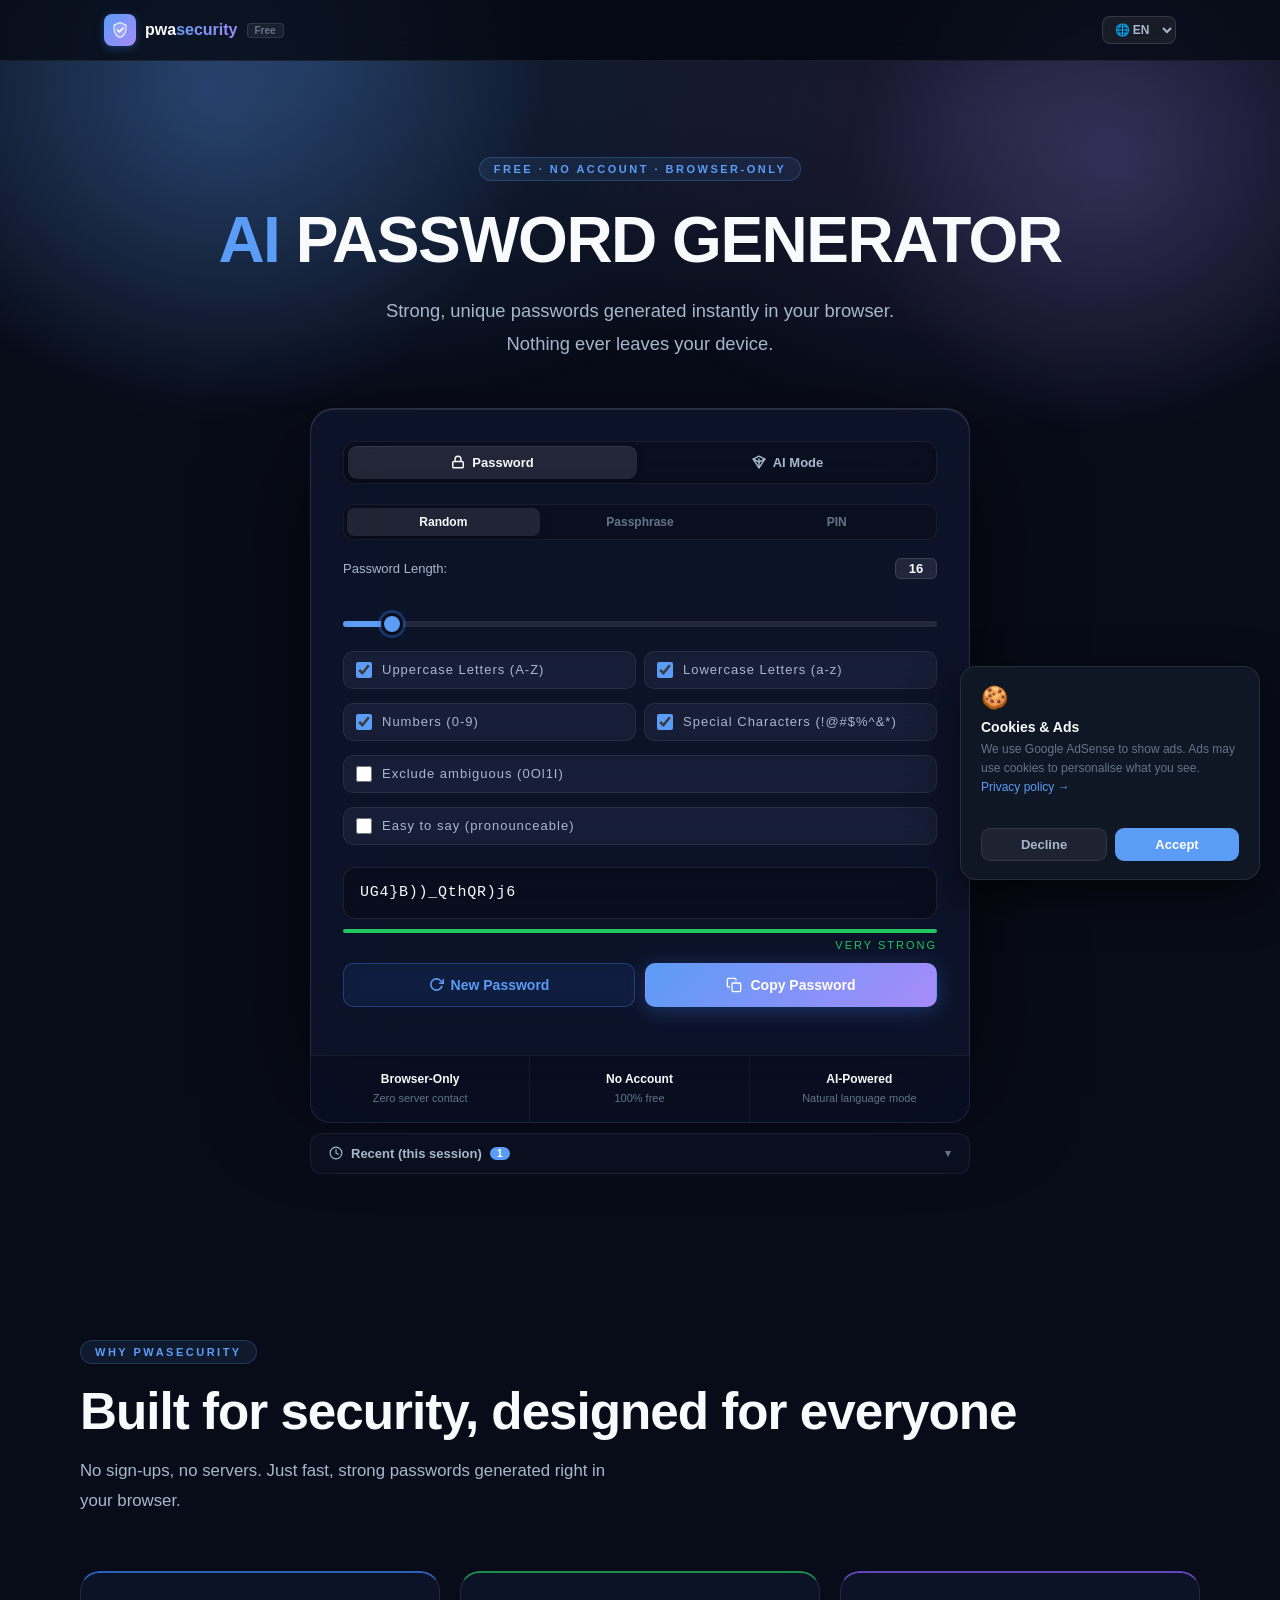
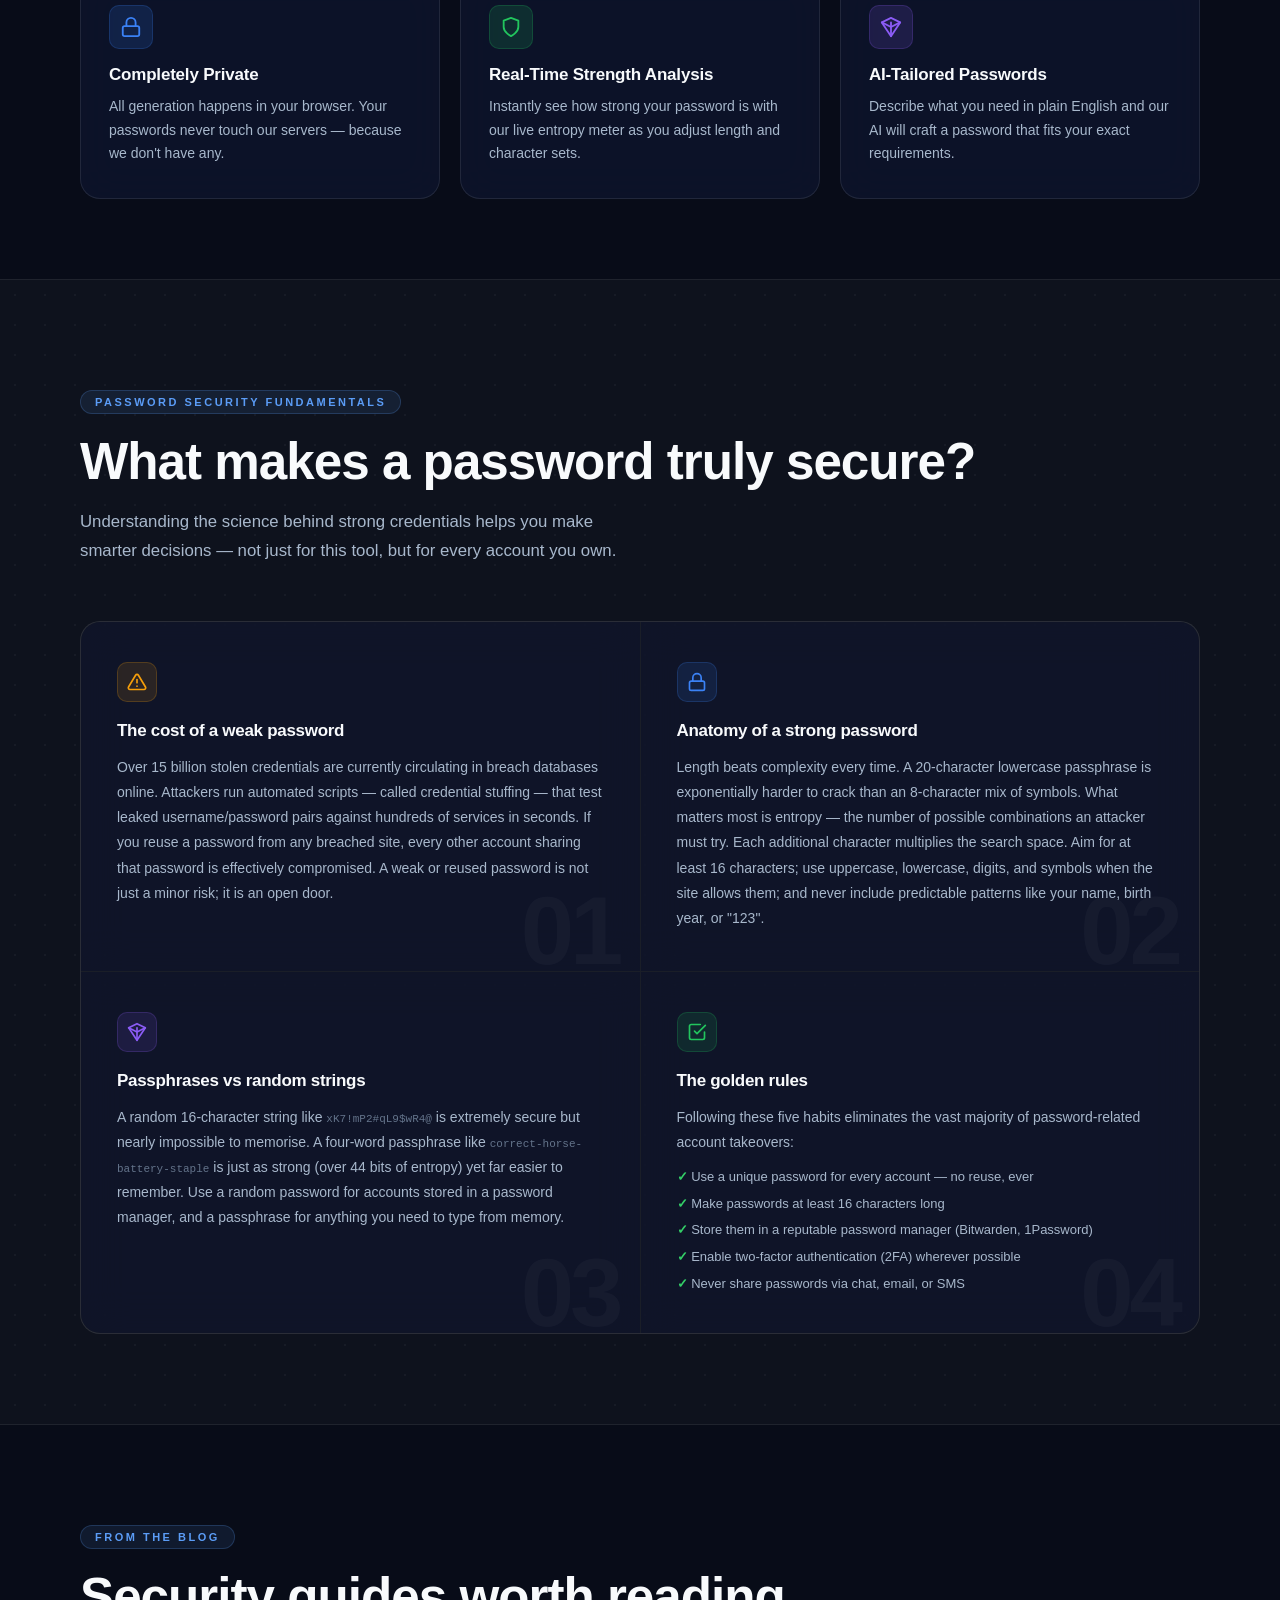
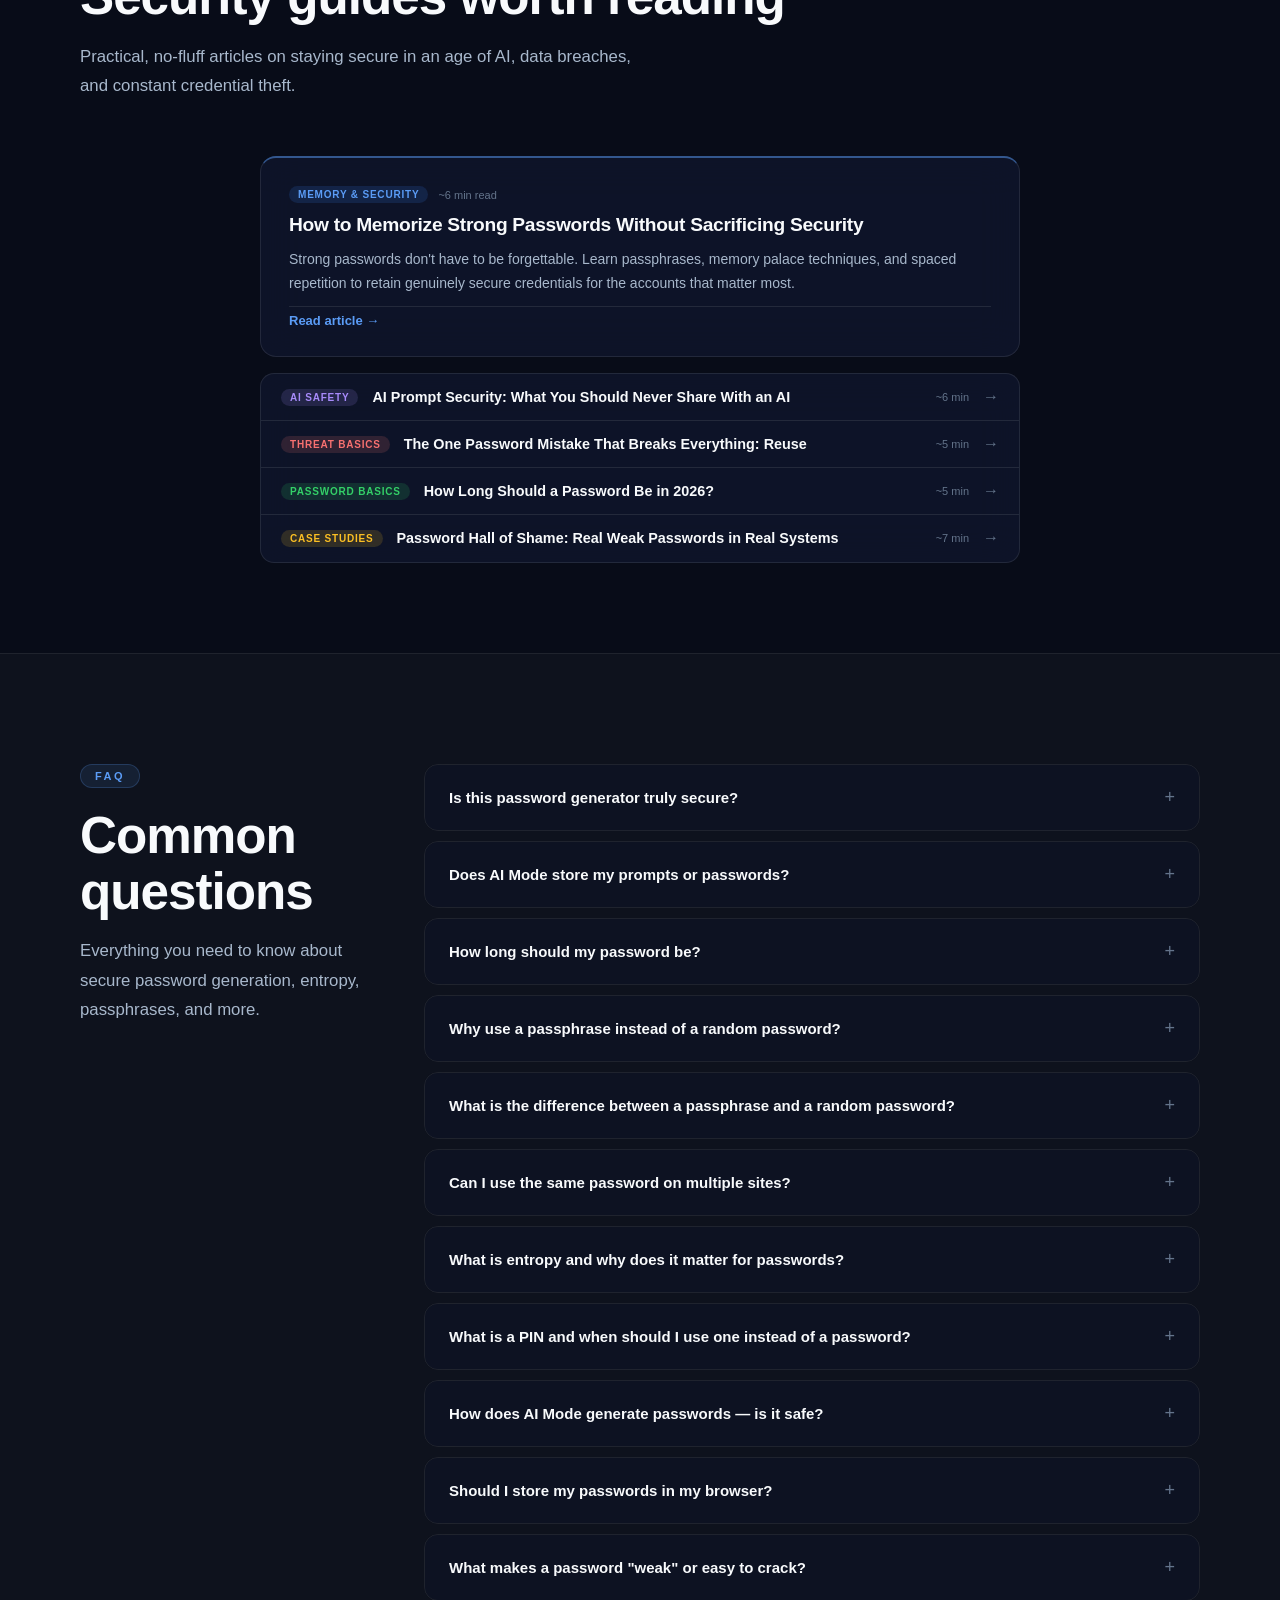
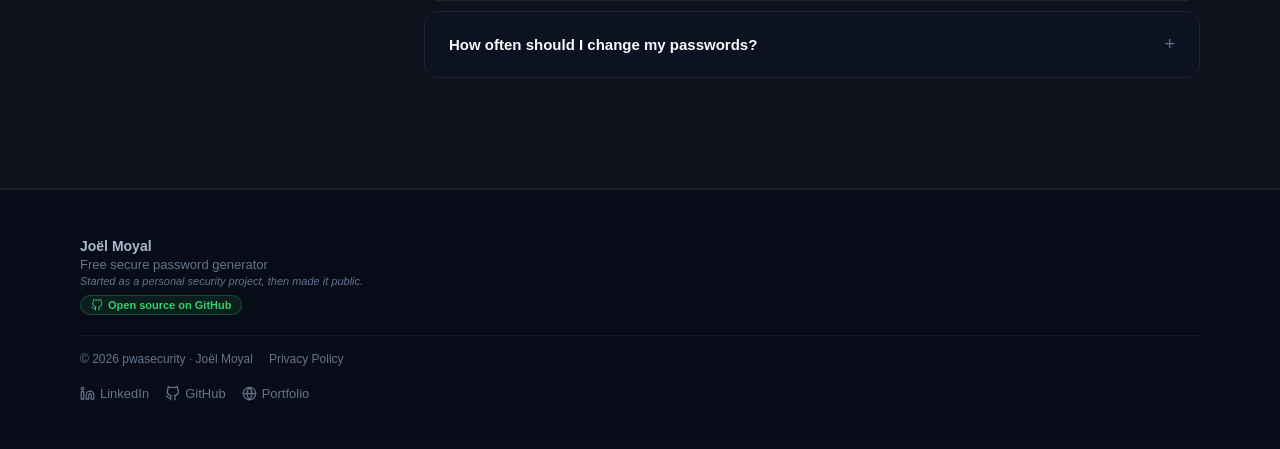
==== commit e45c5459: "i18n: keep "AI" untranslated across all languages Replace KI (de), IA (fr/es/it/pt), ИИ (ru) with "A" ====
--- a/index.html
+++ b/index.html
@@ -2551,7 +2551,7 @@
                     title: 'Sicherer Passwort-Generator',
                     subtitle: 'Starke, einzigartige Passwörter werden sofort in deinem Browser erstellt. Nichts verlässt jemals dein Gerät.',
                     manualLabel: 'MANUELLER MODUS',
-                    aiLabel: 'KI-MODUS',
+                    aiLabel: 'AI-MODUS',
                     lengthLabel: 'Passwortlänge:',
                     includeLabel: 'Einschließen:',
                     uppercaseLabel: 'Großbuchstaben (A-Z)',
@@ -2562,14 +2562,14 @@
                     copyBtn: 'Kopieren',
                     aiInputLabel: 'Beschreibe, was du brauchst:',
                     aiPlaceholder: 'z.B. ein Passwort für mein Bankkonto, das ich mir merken kann',
-                    aiBtn: 'Mit KI generieren',
+                    aiBtn: 'Mit AI generieren',
                     aiLoading: 'Generiere...',
-                    aiSecurityNote: 'Deine Beschreibung wird nur zur Passwortgenerierung verwendet und wird von der KI weder gespeichert noch gemerkt.',
+                    aiSecurityNote: 'Deine Beschreibung wird nur zur Passwortgenerierung verwendet und wird von der AI weder gespeichert noch gemerkt.',
                     strengthWeak: 'SCHWACH', strengthModerate: 'MITTEL', strengthStrong: 'STARK', strengthVeryStrong: 'SEHR STARK',
-                    aiError: '[FEHLER] KI nicht erreichbar. Bitte Workers AI-Bindung in Cloudflare Pages aktivieren.',
+                    aiError: '[FEHLER] AI nicht erreichbar. Bitte Workers AI-Bindung in Cloudflare Pages aktivieren.',
                     trust1Title: 'Nur im Browser', trust1Sub: 'Kein Serverkontakt',
                     trust2Title: 'Kein Konto', trust2Sub: '100% kostenlos',
-                    trust3Title: 'KI-gestützt', trust3Sub: 'Natürliche Sprache',
+                    trust3Title: 'AI-gestützt', trust3Sub: 'Natürliche Sprache',
                     featEyebrow: 'Warum pwasecurity', featTitle: 'Für Sicherheit gebaut, für alle gestaltet',
                     featSub: 'Keine Anmeldung, keine Server, kein Tracking. Einfach schnelle, starke Passwörter direkt im Browser.',
                     f1Title: 'Vollständig privat', f1Body: 'Die gesamte Generierung findet in deinem Browser statt. Deine Passwörter berühren niemals unsere Server – weil wir keine haben.',
@@ -2635,7 +2635,7 @@
                     title: 'Générateur de mots de passe sécurisé',
                     subtitle: 'Des mots de passe forts et uniques générés instantanément dans votre navigateur. Rien ne quitte jamais votre appareil.',
                     manualLabel: 'MODE MANUEL',
-                    aiLabel: 'MODE IA',
+                    aiLabel: 'AI MODE',
                     lengthLabel: 'Longueur du mot de passe :',
                     includeLabel: 'Inclure :',
                     uppercaseLabel: 'Majuscules (A-Z)',
@@ -2646,14 +2646,14 @@
                     copyBtn: 'Copier',
                     aiInputLabel: 'Décrivez ce dont vous avez besoin :',
                     aiPlaceholder: 'ex. un mot de passe pour mon compte bancaire dont je peux me souvenir',
-                    aiBtn: "Générer avec l'IA",
+                    aiBtn: "Générer avec AI",
                     aiLoading: 'Génération...',
-                    aiSecurityNote: "Votre description est utilisée uniquement pour générer le mot de passe et n'est jamais stockée ni mémorisée par l'IA.",
+                    aiSecurityNote: "Votre description est utilisée uniquement pour générer le mot de passe et n'est jamais stockée ni mémorisée par AI.",
                     strengthWeak: 'FAIBLE', strengthModerate: 'MOYEN', strengthStrong: 'FORT', strengthVeryStrong: 'TRÈS FORT',
-                    aiError: "[ERREUR] Impossible d'atteindre l'IA. Assurez-vous que la liaison Workers AI est activée dans les paramètres Cloudflare Pages.",
+                    aiError: "[ERREUR] Impossible d'atteindre AI. Assurez-vous que la liaison Workers AI est activée dans les paramètres Cloudflare Pages.",
                     trust1Title: 'Navigateur uniquement', trust1Sub: 'Aucun contact serveur',
                     trust2Title: 'Sans compte', trust2Sub: '100% gratuit',
-                    trust3Title: 'Propulsé par IA', trust3Sub: 'Langage naturel',
+                    trust3Title: 'Propulsé par AI', trust3Sub: 'Langage naturel',
                     featEyebrow: 'Pourquoi pwasecurity', featTitle: 'Conçu pour la sécurité, pensé pour tous',
                     featSub: 'Sans inscription, sans serveur, sans tracking. Des mots de passe forts générés directement dans votre navigateur.',
                     f1Title: 'Totalement privé', f1Body: "Toute la génération se fait dans votre navigateur. Vos mots de passe ne touchent jamais nos serveurs — parce que nous n'en avons pas.",
@@ -2719,7 +2719,7 @@
                     title: 'Generador de contraseñas seguro',
                     subtitle: 'Contraseñas fuertes y únicas generadas instantáneamente en tu navegador. Nada sale nunca de tu dispositivo.',
                     manualLabel: 'MODO MANUAL',
-                    aiLabel: 'MODO IA',
+                    aiLabel: 'AI MODE',
                     lengthLabel: 'Longitud de la contraseña:',
                     includeLabel: 'Incluir:',
                     uppercaseLabel: 'Letras mayúsculas (A-Z)',
@@ -2730,14 +2730,14 @@
                     copyBtn: 'Copiar',
                     aiInputLabel: 'Describe lo que necesitas:',
                     aiPlaceholder: 'ej. una contraseña para mi cuenta bancaria que pueda recordar',
-                    aiBtn: 'Generar con IA',
+                    aiBtn: 'Generar con AI',
                     aiLoading: 'Generando...',
-                    aiSecurityNote: 'Tu descripción se usa solo para generar la contraseña y nunca es almacenada ni memorizada por la IA.',
+                    aiSecurityNote: 'Tu descripción se usa solo para generar la contraseña y nunca es almacenada ni memorizada por AI.',
                     strengthWeak: 'DÉBIL', strengthModerate: 'MODERADA', strengthStrong: 'FUERTE', strengthVeryStrong: 'MUY FUERTE',
-                    aiError: '[ERROR] No se pudo conectar con la IA. Asegúrate de que el binding de Workers AI esté habilitado en la configuración de Cloudflare Pages.',
+                    aiError: '[ERROR] No se pudo conectar con AI. Asegúrate de que el binding de Workers AI esté habilitado en la configuración de Cloudflare Pages.',
                     trust1Title: 'Solo navegador', trust1Sub: 'Sin contacto con servidor',
                     trust2Title: 'Sin cuenta', trust2Sub: '100% gratis',
-                    trust3Title: 'Potenciado por IA', trust3Sub: 'Lenguaje natural',
+                    trust3Title: 'Potenciado por AI', trust3Sub: 'Lenguaje natural',
                     featEyebrow: 'Por qué pwasecurity', featTitle: 'Construido para la seguridad, diseñado para todos',
                     featSub: 'Sin registros, sin servidores, sin rastreo. Contraseñas fuertes generadas directamente en tu navegador.',
                     f1Title: 'Completamente privado', f1Body: 'Toda la generación ocurre en tu navegador. Tus contraseñas nunca tocan nuestros servidores — porque no tenemos ninguno.',
@@ -2803,7 +2803,7 @@
                     title: 'Generatore di password sicure',
                     subtitle: 'Password forti e uniche generate istantaneamente nel tuo browser. Nulla lascia mai il tuo dispositivo.',
                     manualLabel: 'MODALITÀ MANUALE',
-                    aiLabel: 'MODALITÀ IA',
+                    aiLabel: 'AI MODE',
                     lengthLabel: 'Lunghezza password:',
                     includeLabel: 'Includi:',
                     uppercaseLabel: 'Lettere maiuscole (A-Z)',
@@ -2814,14 +2814,14 @@
                     copyBtn: 'Copia',
                     aiInputLabel: 'Descrivi di cosa hai bisogno:',
                     aiPlaceholder: 'es. una password per il mio conto bancario che posso ricordare',
-                    aiBtn: 'Genera con IA',
+                    aiBtn: 'Genera con AI',
                     aiLoading: 'Generazione...',
-                    aiSecurityNote: "La tua descrizione viene usata solo per generare la password e non viene mai memorizzata dall'IA.",
+                    aiSecurityNote: "La tua descrizione viene usata solo per generare la password e non viene mai memorizzata da AI.",
                     strengthWeak: 'DEBOLE', strengthModerate: 'MODERATA', strengthStrong: 'FORTE', strengthVeryStrong: 'MOLTO FORTE',
-                    aiError: "[ERRORE] Impossibile raggiungere l'IA. Assicurati che il binding Workers AI sia abilitato nelle impostazioni di Cloudflare Pages.",
+                    aiError: "[ERRORE] Impossibile raggiungere AI. Assicurati che il binding Workers AI sia abilitato nelle impostazioni di Cloudflare Pages.",
                     trust1Title: 'Solo browser', trust1Sub: 'Nessun contatto server',
                     trust2Title: 'Nessun account', trust2Sub: '100% gratuito',
-                    trust3Title: 'Potenziato da IA', trust3Sub: 'Linguaggio naturale',
+                    trust3Title: 'Potenziato da AI', trust3Sub: 'Linguaggio naturale',
                     featEyebrow: 'Perché pwasecurity', featTitle: 'Costruito per la sicurezza, progettato per tutti',
                     featSub: 'Nessuna registrazione, nessun server, nessun tracking. Password forti generate direttamente nel tuo browser.',
                     f1Title: 'Completamente privato', f1Body: "Tutta la generazione avviene nel tuo browser. Le tue password non toccano mai i nostri server — perché non ne abbiamo.",
@@ -2887,7 +2887,7 @@
                     title: 'Gerador de senhas seguro',
                     subtitle: 'Senhas fortes e únicas geradas instantaneamente no seu navegador. Nada nunca sai do seu dispositivo.',
                     manualLabel: 'MODO MANUAL',
-                    aiLabel: 'MODO IA',
+                    aiLabel: 'AI MODE',
                     lengthLabel: 'Comprimento da senha:',
                     includeLabel: 'Incluir:',
                     uppercaseLabel: 'Letras maiúsculas (A-Z)',
@@ -2898,14 +2898,14 @@
                     copyBtn: 'Copiar',
                     aiInputLabel: 'Descreva o que você precisa:',
                     aiPlaceholder: 'ex. uma senha para minha conta bancária que eu possa lembrar',
-                    aiBtn: 'Gerar com IA',
+                    aiBtn: 'Gerar com AI',
                     aiLoading: 'Gerando...',
-                    aiSecurityNote: 'Sua descrição é usada apenas para gerar a senha e nunca é armazenada ou memorizada pela IA.',
+                    aiSecurityNote: 'Sua descrição é usada apenas para gerar a senha e nunca é armazenada ou memorizada por AI.',
                     strengthWeak: 'FRACA', strengthModerate: 'MODERADA', strengthStrong: 'FORTE', strengthVeryStrong: 'MUITO FORTE',
-                    aiError: '[ERRO] Não foi possível alcançar a IA. Certifique-se de que o binding Workers AI está habilitado nas configurações do Cloudflare Pages.',
+                    aiError: '[ERRO] Não foi possível alcançar AI. Certifique-se de que o binding Workers AI está habilitado nas configurações do Cloudflare Pages.',
                     trust1Title: 'Só no navegador', trust1Sub: 'Sem contato com servidor',
                     trust2Title: 'Sem conta', trust2Sub: '100% grátis',
-                    trust3Title: 'Impulsionado por IA', trust3Sub: 'Linguagem natural',
+                    trust3Title: 'Impulsionado por AI', trust3Sub: 'Linguagem natural',
                     featEyebrow: 'Por que pwasecurity', featTitle: 'Construído para segurança, projetado para todos',
                     featSub: 'Sem cadastros, sem servidores, sem rastreamento. Senhas fortes geradas diretamente no seu navegador.',
                     f1Title: 'Completamente privado', f1Body: 'Toda a geração acontece no seu navegador. Suas senhas nunca tocam nossos servidores — porque não temos nenhum.',
@@ -3139,7 +3139,7 @@
                     title: 'Безопасный генератор паролей',
                     subtitle: 'Надёжные уникальные пароли, созданные мгновенно в вашем браузере. Ничто никогда не покидает ваше устройство.',
                     manualLabel: 'РУЧНОЙ РЕЖИМ',
-                    aiLabel: 'РЕЖИМ ИИ',
+                    aiLabel: 'РЕЖИМ AI',
                     lengthLabel: 'Длина пароля:',
                     includeLabel: 'Включить:',
                     uppercaseLabel: 'Заглавные буквы (A-Z)',
@@ -3150,14 +3150,14 @@
                     copyBtn: 'Копировать',
                     aiInputLabel: 'Опишите, что вам нужно:',
                     aiPlaceholder: 'напр. пароль для банковского счёта, который я смогу запомнить',
-                    aiBtn: 'Создать с помощью ИИ',
+                    aiBtn: 'Создать с помощью AI',
                     aiLoading: 'Создание...',
-                    aiSecurityNote: 'Ваше описание используется только для генерации пароля и никогда не сохраняется и не запоминается ИИ.',
+                    aiSecurityNote: 'Ваше описание используется только для генерации пароля и никогда не сохраняется и не запоминается AI.',
                     strengthWeak: 'СЛАБЫЙ', strengthModerate: 'УМЕРЕННЫЙ', strengthStrong: 'СИЛЬНЫЙ', strengthVeryStrong: 'ОЧЕНЬ СИЛЬНЫЙ',
-                    aiError: '[ОШИБКА] Не удалось подключиться к ИИ. Убедитесь, что привязка Workers AI включена в настройках Cloudflare Pages.',
+                    aiError: '[ОШИБКА] Не удалось подключиться к AI. Убедитесь, что привязка Workers AI включена в настройках Cloudflare Pages.',
                     trust1Title: 'Только браузер', trust1Sub: 'Без контакта с сервером',
                     trust2Title: 'Без аккаунта', trust2Sub: '100% бесплатно',
-                    trust3Title: 'На основе ИИ', trust3Sub: 'Естественный язык',
+                    trust3Title: 'На основе AI', trust3Sub: 'Естественный язык',
                     featEyebrow: 'Почему pwasecurity', featTitle: 'Создано для безопасности, разработано для всех',
                     featSub: 'Без регистрации, без серверов, без слежки. Надёжные пароли прямо в вашем браузере.',
                     f1Title: 'Полная приватность', f1Body: 'Вся генерация происходит в вашем браузере. Ваши пароли никогда не попадают на наши серверы — потому что их нет.',
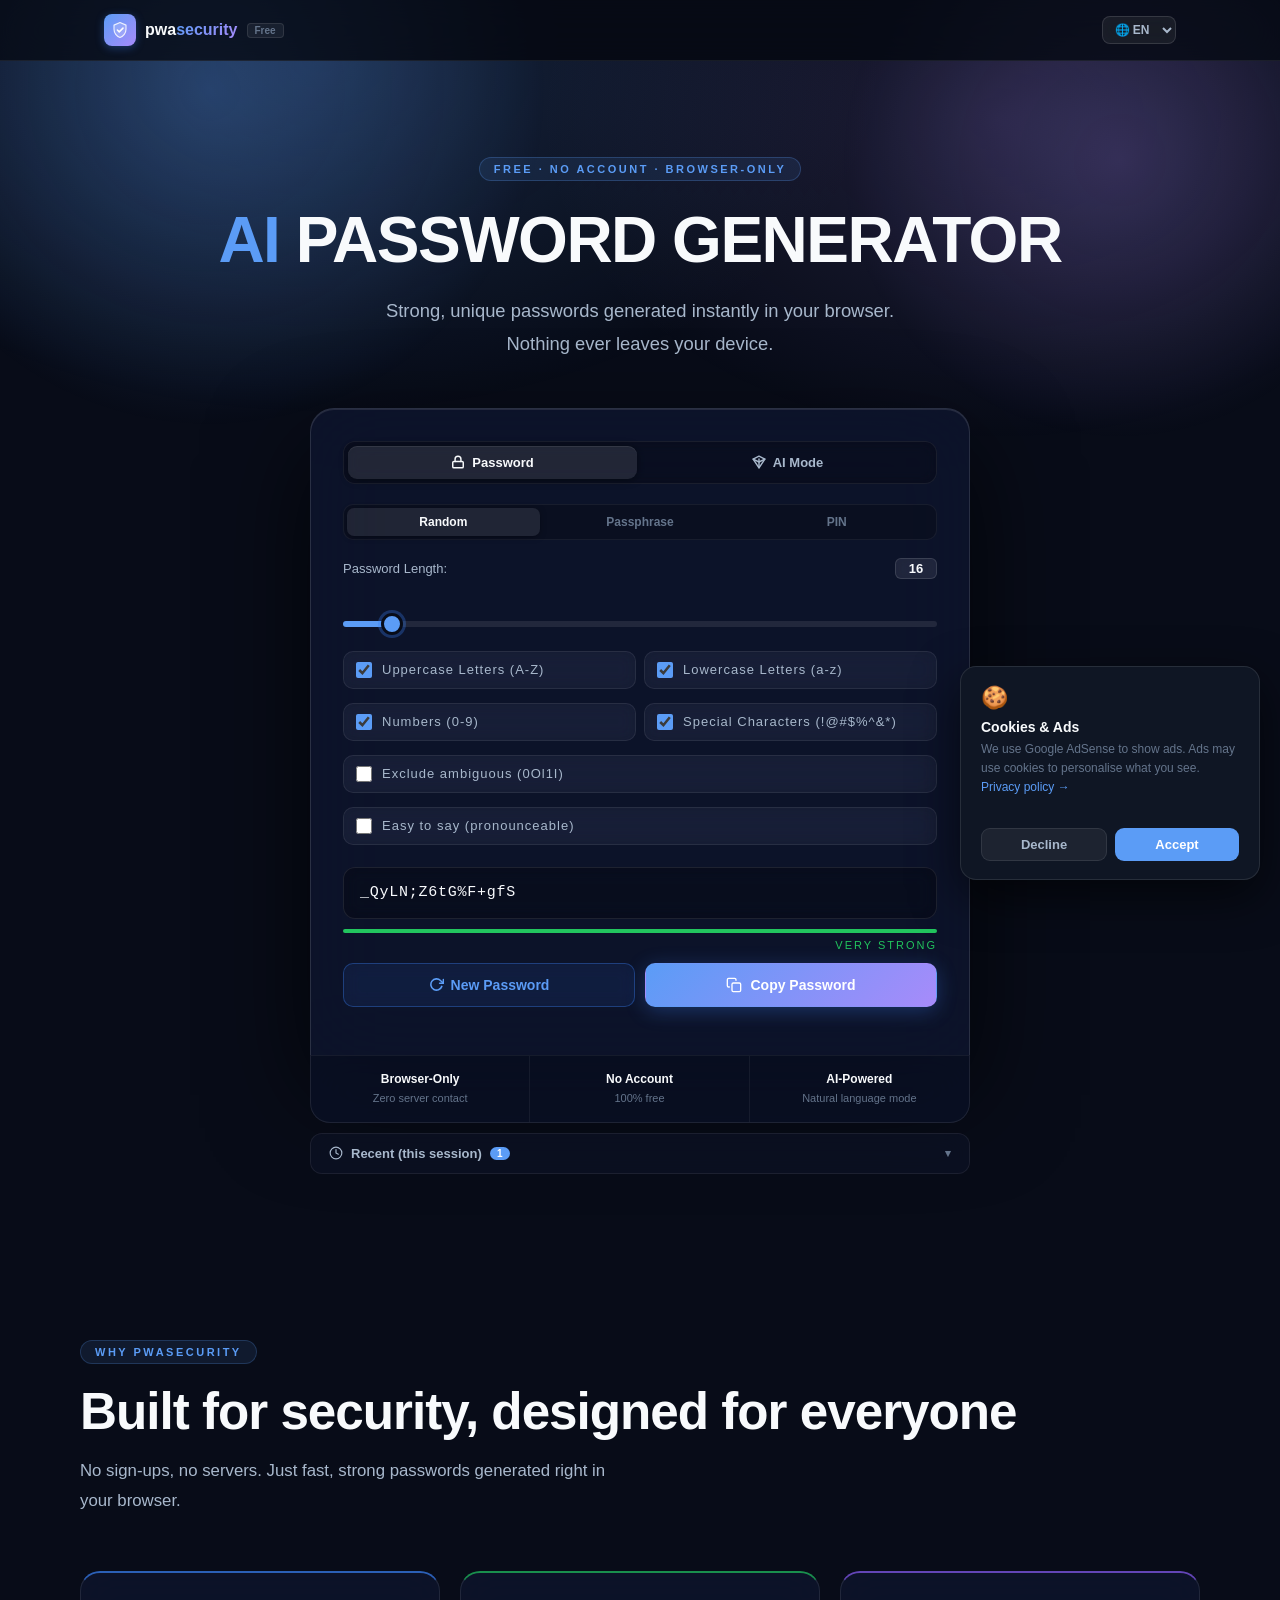
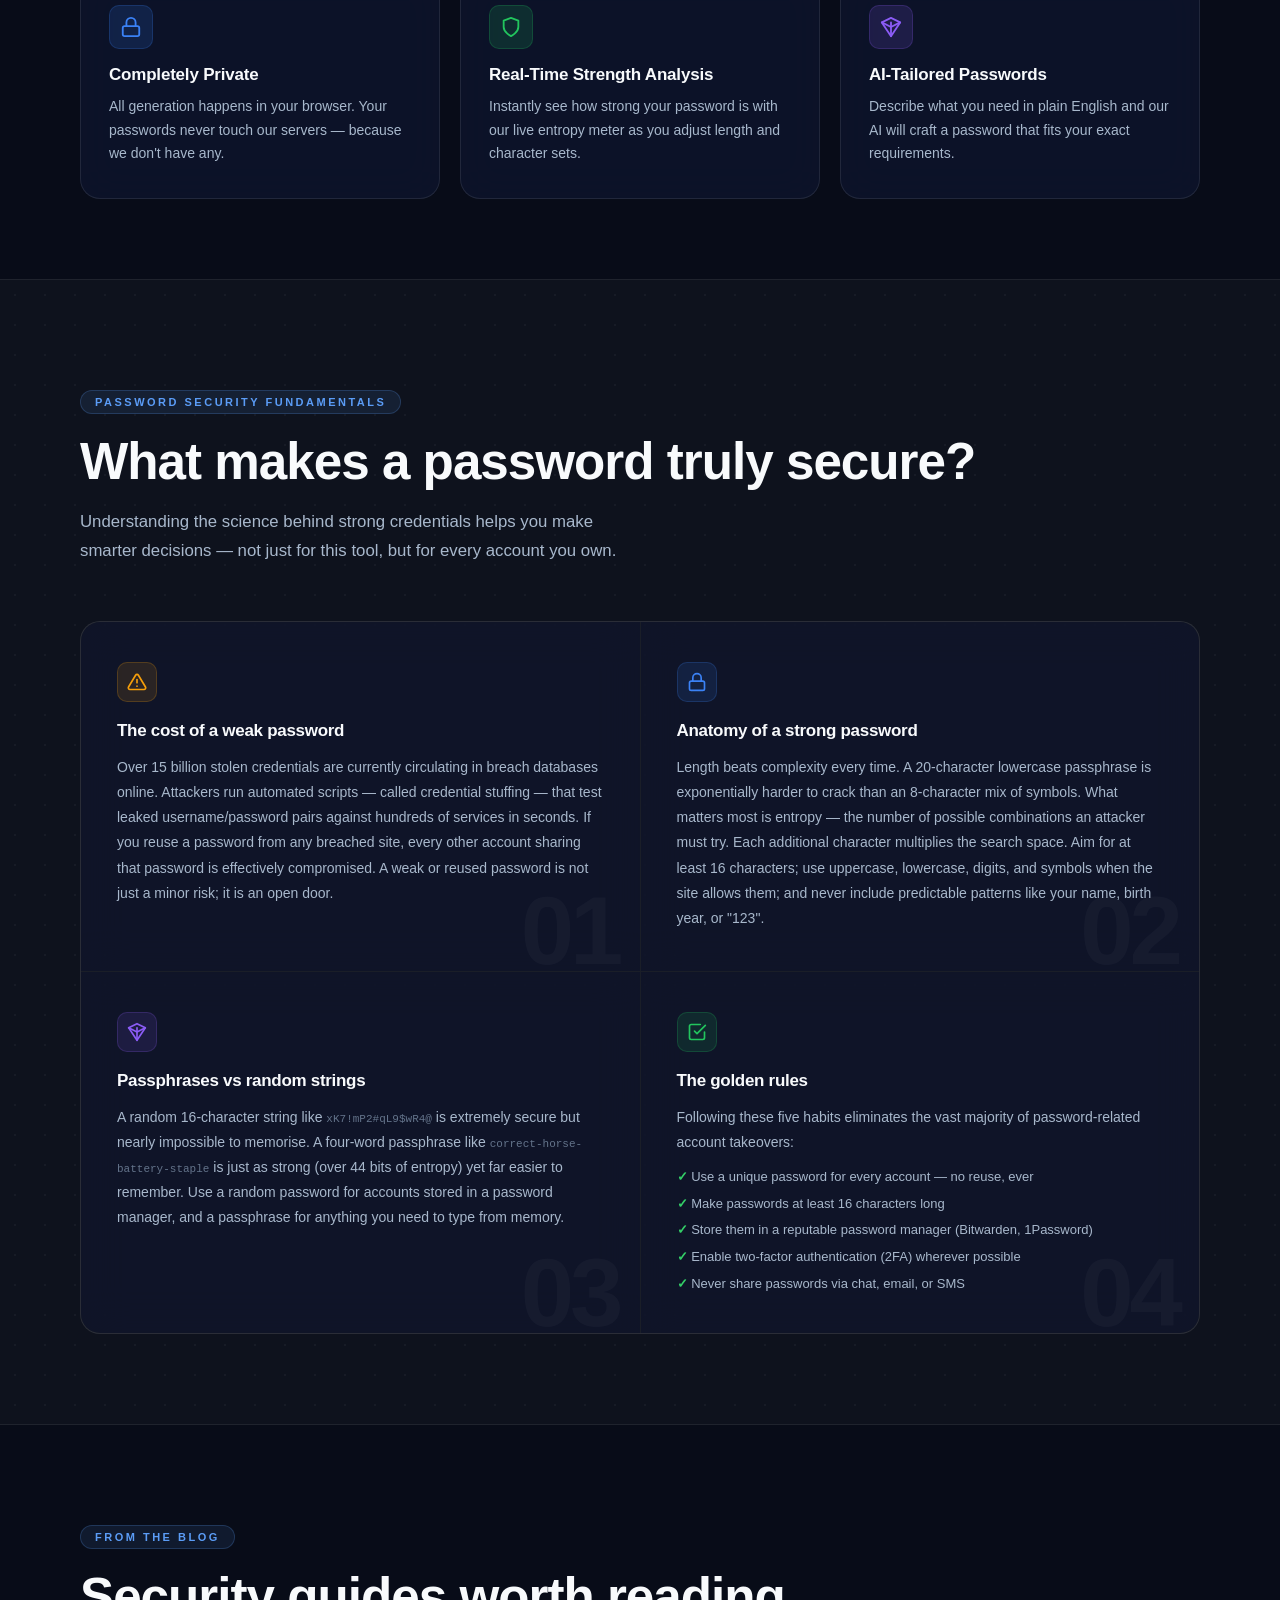
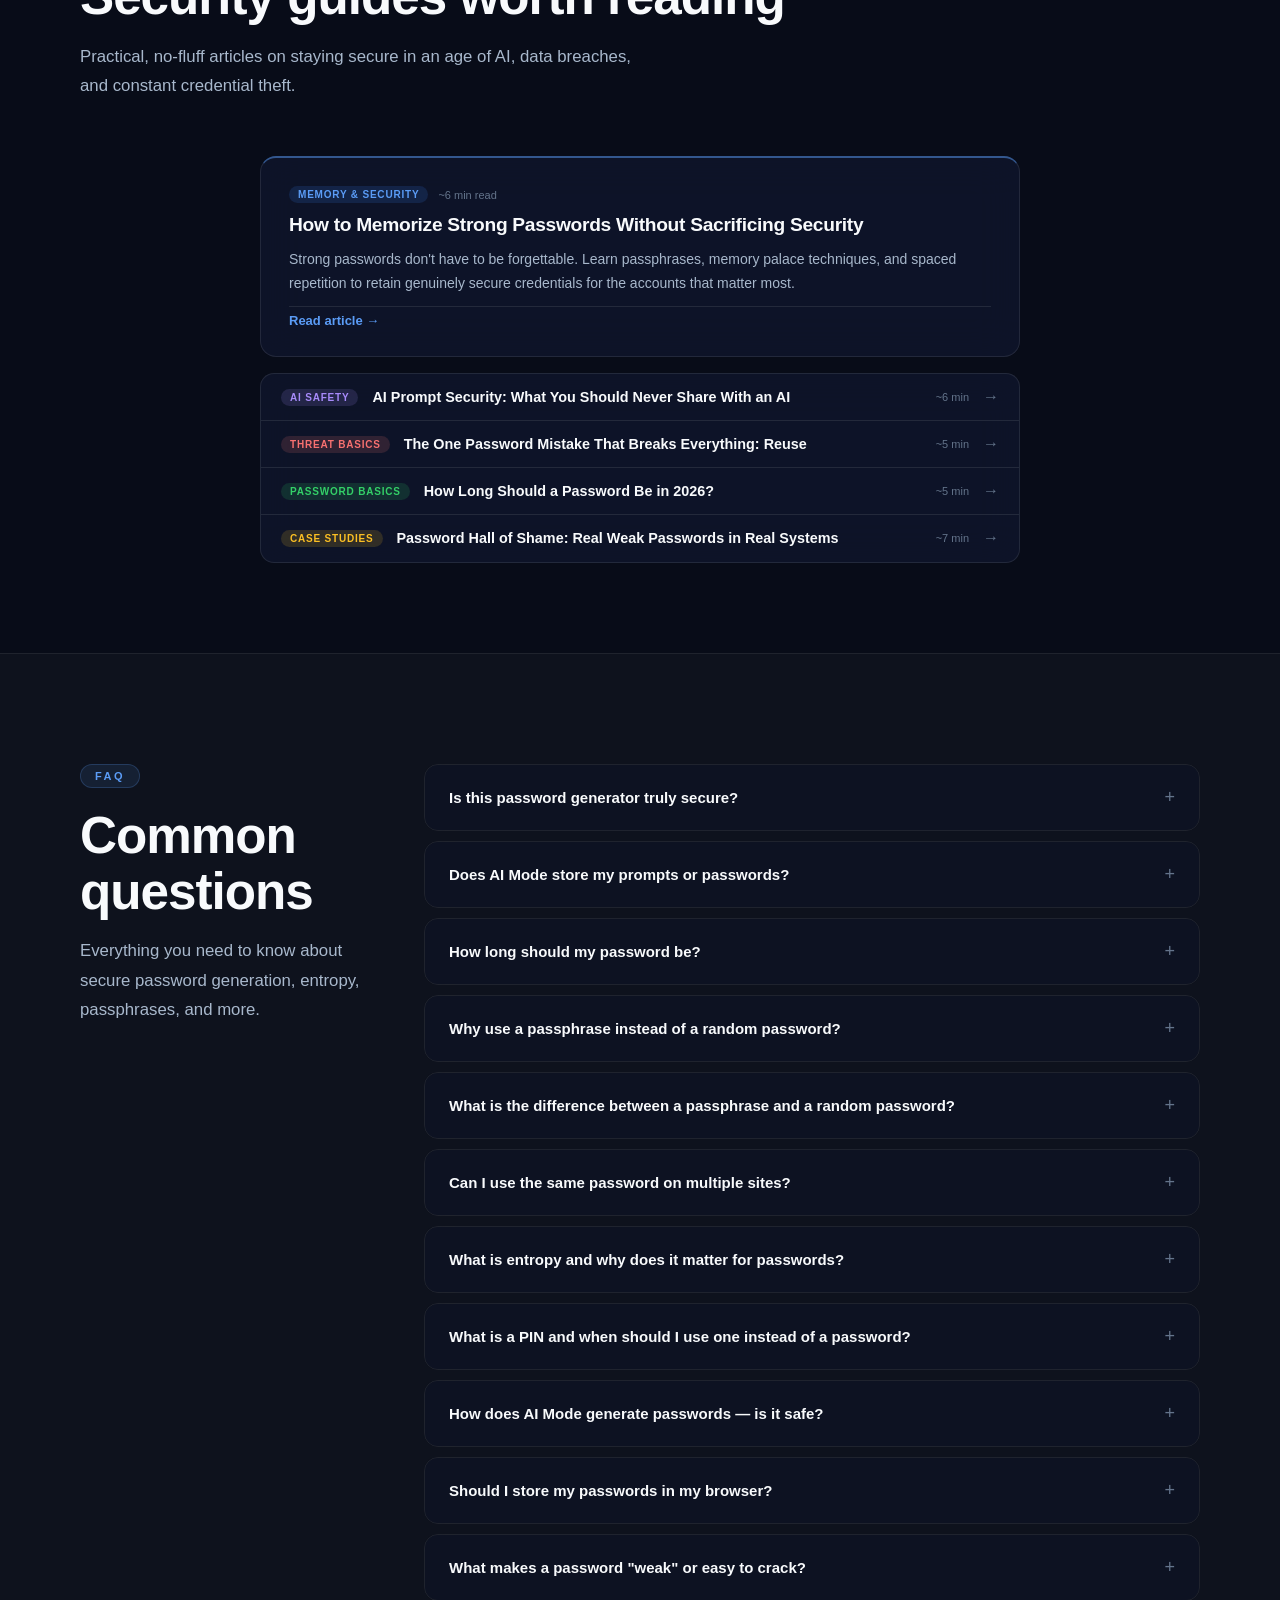
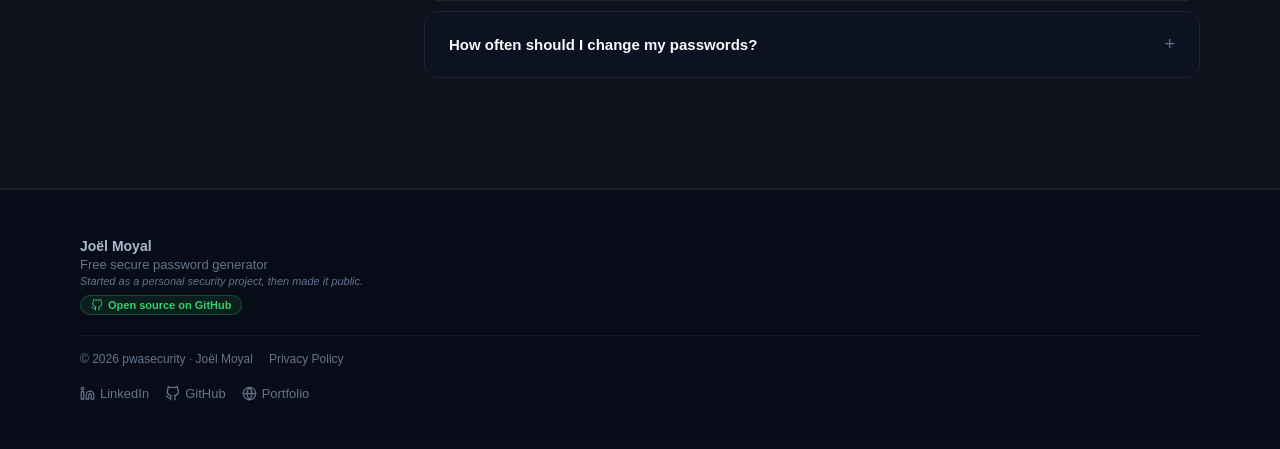
==== commit b8fbc7fa: "Fix AdSense consent gating + add _headers for ads.txt - Remove AdSense script from <head> (was loadi" ====
--- a/index.html
+++ b/index.html
@@ -39,8 +39,6 @@
     <link rel="apple-touch-icon" href="/apple-touch-icon.png">
     <meta name="theme-color" content="#060a14">
 
-    <script async src="https://pagead2.googlesyndication.com/pagead/js/adsbygoogle.js?client=ca-pub-2353052637618024"
-     crossorigin="anonymous"></script>
     <!-- JSON-LD Structured Data -->
     <script type="application/ld+json">
     {
@@ -3436,26 +3434,35 @@
     </div>
     <script>
         (function () {
-            const banner = document.getElementById('cookie-banner');
-            const consent = localStorage.getItem('cookie-consent');
-            if (consent) {
+            var banner = document.getElementById('cookie-banner');
+            var consent = localStorage.getItem('cookie-consent');
+
+            function loadAds() {
+                var s = document.createElement('script');
+                s.async = true;
+                s.src = 'https://pagead2.googlesyndication.com/pagead/js/adsbygoogle.js?client=ca-pub-2353052637618024';
+                s.crossOrigin = 'anonymous';
+                document.head.appendChild(s);
+            }
+
+            if (consent === 'accepted') {
+                loadAds();
                 banner.classList.add('hidden');
-                if (consent === 'declined') pauseAds();
+            } else if (consent === 'declined') {
+                banner.classList.add('hidden');
             }
+            // No prior consent → show banner, don't load ads yet
+
             document.getElementById('cookie-accept').addEventListener('click', function () {
                 localStorage.setItem('cookie-consent', 'accepted');
                 banner.classList.add('hidden');
+                loadAds();
             });
             document.getElementById('cookie-decline').addEventListener('click', function () {
                 localStorage.setItem('cookie-consent', 'declined');
                 banner.classList.add('hidden');
-                pauseAds();
+                // Ads were never loaded — nothing to remove
             });
-            function pauseAds() {
-                document.querySelectorAll('ins.adsbygoogle, script[src*="adsbygoogle"]').forEach(function (el) {
-                    el.remove();
-                });
-            }
         })();
     </script>
     <script>
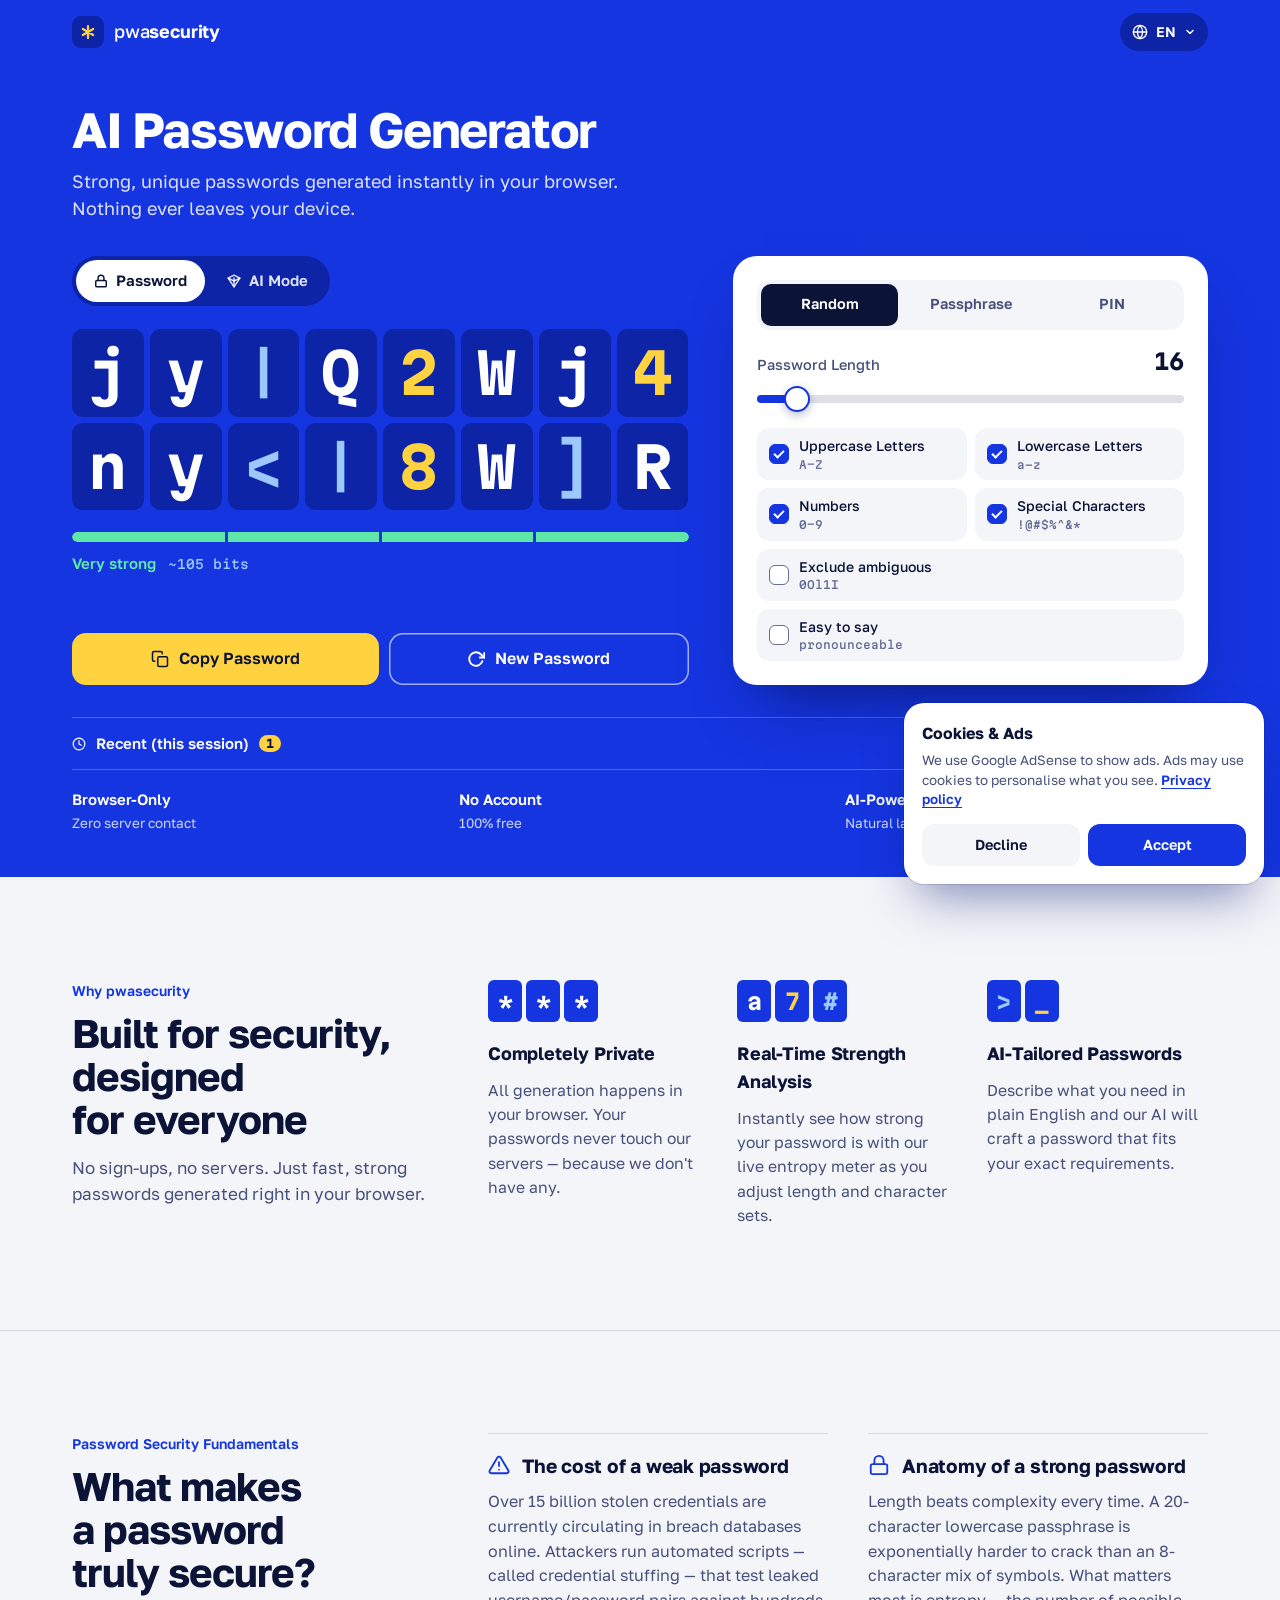
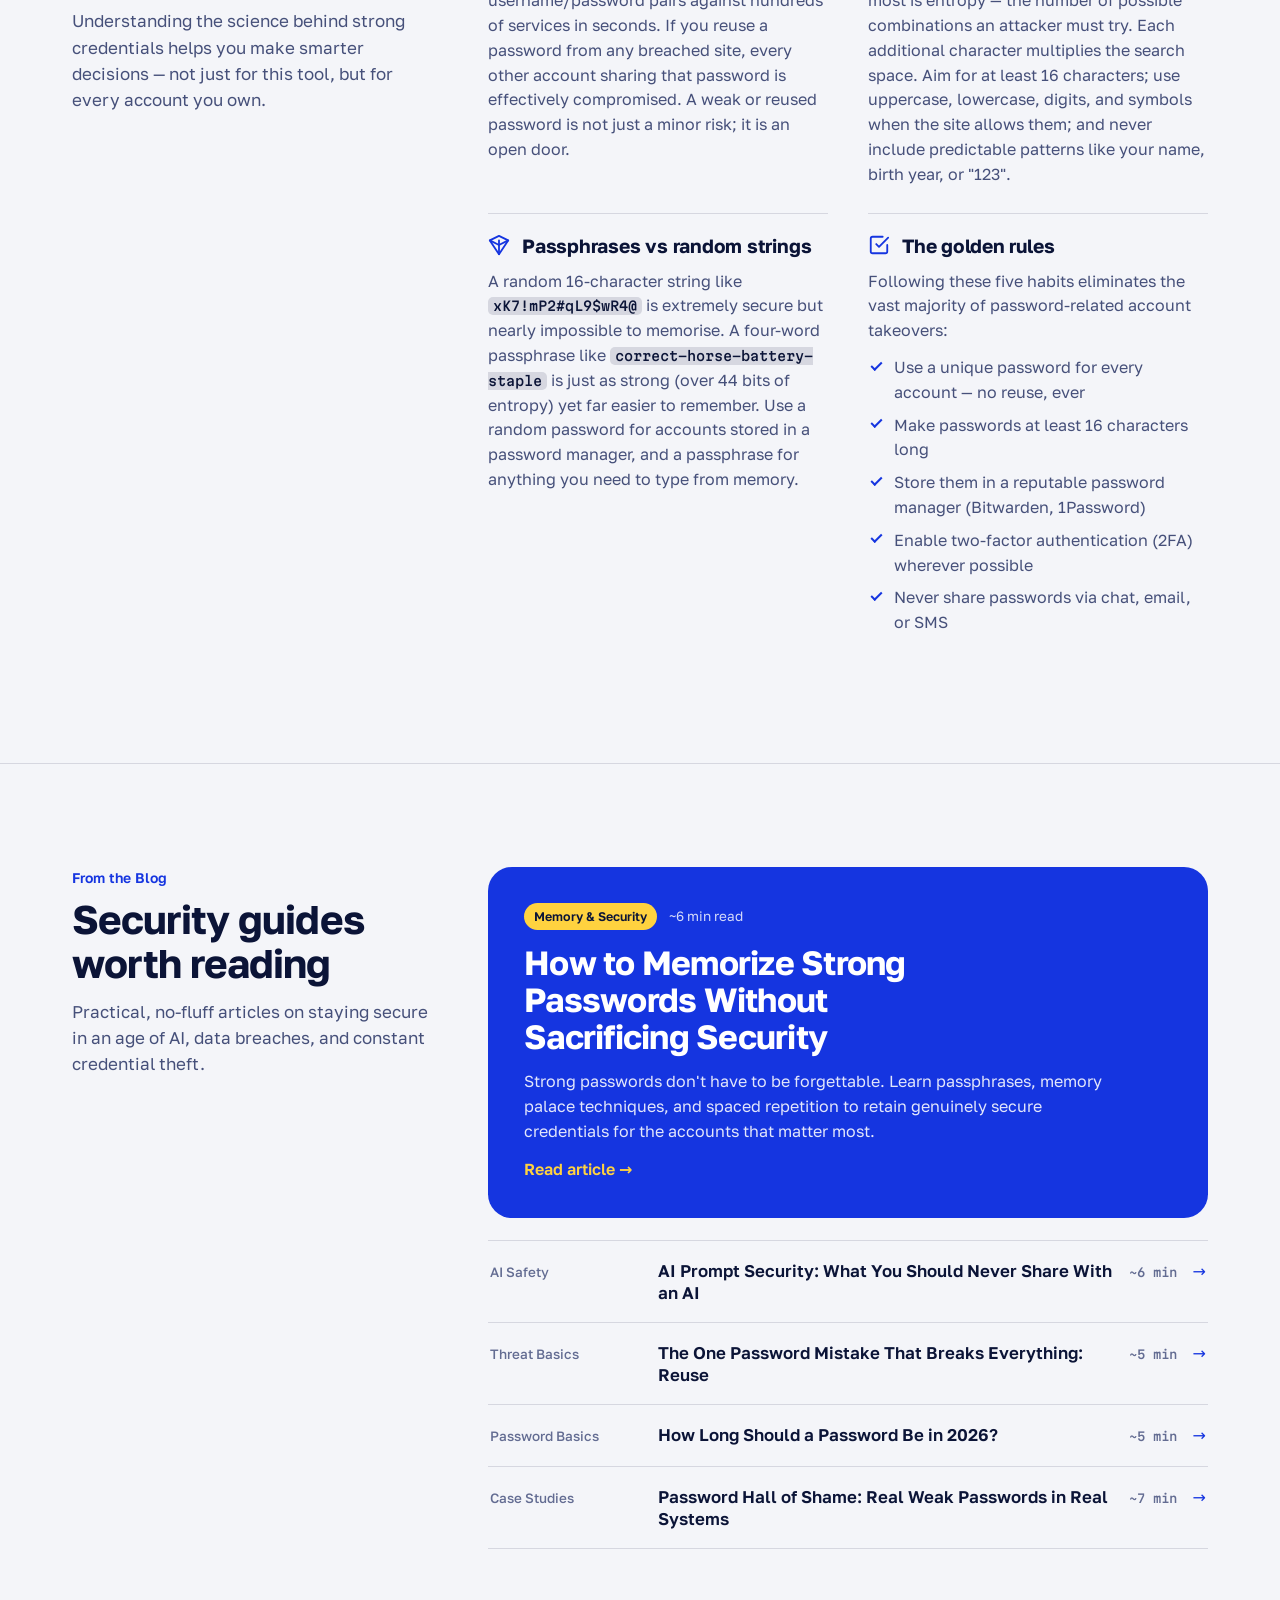
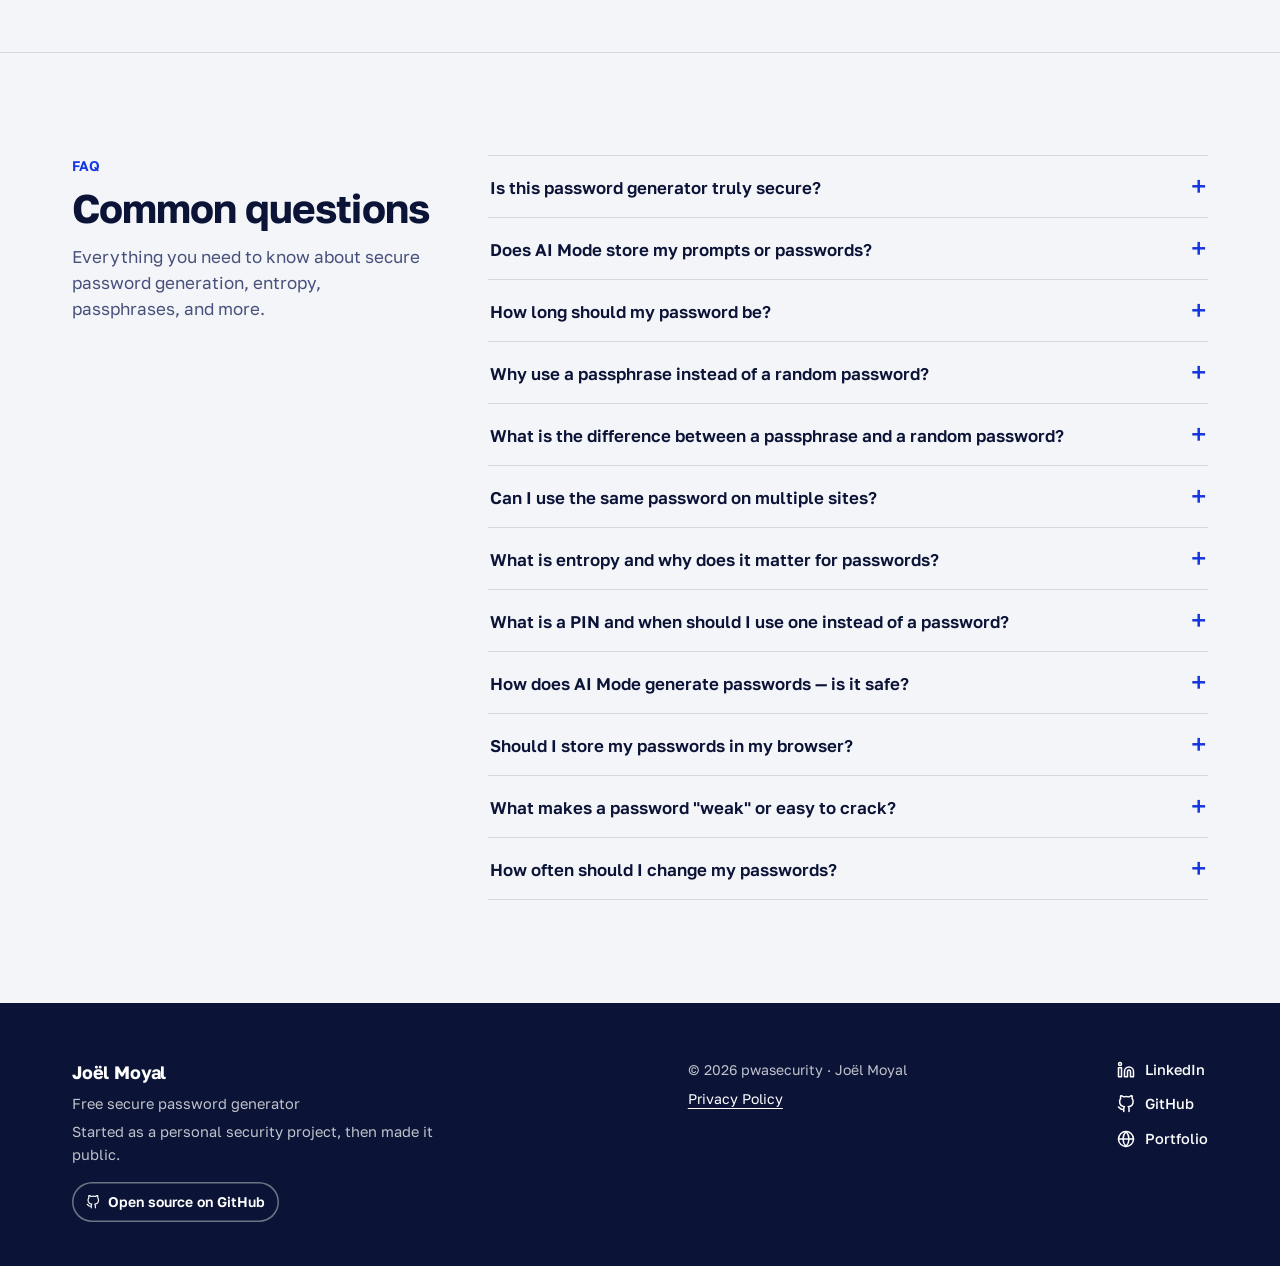
==== commit bc2bd5e2: "Redesign: cobalt poster layout with tumbler password display The generated password is now the hero." ====
--- a/index.html
+++ b/index.html
@@ -14,6 +14,8 @@
     <link rel="preconnect" href="https://pagead2.googlesyndication.com">
     <link rel="preconnect" href="https://googleads.g.doubleclick.net">
     <link rel="preconnect" href="https://pwasecurity.org">
+    <link rel="preload" href="fonts/martian-mono-latin.woff2" as="font" type="font/woff2" crossorigin>
+    <link rel="preload" href="fonts/golos-text-latin.woff2" as="font" type="font/woff2" crossorigin>
 
     <!-- Open Graph (Facebook, LinkedIn, WhatsApp, iMessage) -->
     <meta property="og:type" content="website">
@@ -37,7 +39,7 @@
     <link rel="icon" href="/favicon.svg" type="image/svg+xml">
     <link rel="icon" href="/favicon.ico" sizes="any">
     <link rel="apple-touch-icon" href="/apple-touch-icon.png">
-    <meta name="theme-color" content="#060a14">
+    <meta name="theme-color" content="#1535E0">
 
     <!-- JSON-LD Structured Data -->
     <script type="application/ld+json">
@@ -172,1442 +174,1543 @@
     </script>
 
     <style>
+        /* ─────────────────────────────────────────────────────────────
+           pwasecurity
+           Layout: a cobalt poster field holds the tool (tumbler stage on
+           the left, control slab on the right). Quiet paper sections
+           follow, each with a heading column and a content column.
+           ───────────────────────────────────────────────────────────── */
+
+        @font-face {
+            font-family: 'Martian Mono';
+            font-style: normal;
+            font-weight: 100 800;
+            font-display: swap;
+            src: url('fonts/martian-mono-latin.woff2') format('woff2');
+            unicode-range: U+0000-00FF,U+0131,U+0152-0153,U+02BB-02BC,U+02C6,U+02DA,U+02DC,U+0304,U+0308,U+0329,U+2000-206F,U+20AC,U+2122,U+2191,U+2193,U+2212,U+2215,U+FEFF,U+FFFD;
+        }
+        @font-face {
+            font-family: 'Golos Text';
+            font-style: normal;
+            font-weight: 400 900;
+            font-display: swap;
+            src: url('fonts/golos-text-latin.woff2') format('woff2');
+            unicode-range: U+0000-00FF,U+0131,U+0152-0153,U+02BB-02BC,U+02C6,U+02DA,U+02DC,U+0304,U+0308,U+0329,U+2000-206F,U+20AC,U+2122,U+2191,U+2193,U+2212,U+2215,U+FEFF,U+FFFD;
+        }
+        @font-face {
+            font-family: 'Golos Text';
+            font-style: normal;
+            font-weight: 400 900;
+            font-display: swap;
+            src: url('fonts/golos-text-latin-ext.woff2') format('woff2');
+            unicode-range: U+0100-02BA,U+02BD-02C5,U+02C7-02CC,U+02CE-02D7,U+02DD-02FF,U+1D00-1DBF,U+1E00-1E9F,U+1EF2-1EFF,U+2020,U+20A0-20AB,U+20AD-20C0,U+2113,U+2C60-2C7F,U+A720-A7FF;
+        }
+        @font-face {
+            font-family: 'Golos Text';
+            font-style: normal;
+            font-weight: 400 900;
+            font-display: swap;
+            src: url('fonts/golos-text-cyrillic.woff2') format('woff2');
+            unicode-range: U+0301,U+0400-045F,U+0490-0491,U+04B0-04B1,U+2116;
+        }
+
         :root {
-            --bg:       #080c18;
-            --surface:  rgba(16,24,48,0.7);
-            --surface-2:rgba(0,0,0,0.25);
-            --border:   rgba(255,255,255,0.09);
-            --border-h: rgba(255,255,255,0.18);
-            --text-1:   #f8fafc;
-            --text-2:   #a8b8cc;
-            --text-3:   #64748b;
-            --blue:     #5b9cf6;
-            --blue-d:   #3b7de8;
-            --purple:   #a78bfa;
-            --purple-d: #8b5cf6;
-            --green:    #34d068;
-            --amber:    #fbbf24;
-            --red:      #f87171;
-        }
-
-        * {
-            box-sizing: border-box;
+            /* The field: fixed in both themes */
+            --cobalt:      #1535E0;
+            --cobalt-deep: #0D24A6;
+            --cobalt-ink:  #081870;
+            --signal:      #FFD23F;   /* digits, primary action */
+            --sky:         #9CC8FF;   /* symbols, quiet text on the field */
+            --ok:          #5FE6A9;
+            --warn:        #FF8A7B;
+
+            /* The page: light theme */
+            --paper:   #F4F5F9;
+            --panel:   #FFFFFF;
+            --ink:     #0B1437;
+            --ink-2:   #46507A;
+            --ink-3:   #636C92;
+            --line:    rgba(11, 20, 55, 0.13);
+            --track:   rgba(11, 20, 55, 0.13);
+            --accent:  #1535E0;
+            --footer:  #0B1437;
+
+            --font-ui:   'Golos Text', system-ui, -apple-system, 'Segoe UI', Roboto, 'Helvetica Neue', Arial, sans-serif;
+            --font-mono: 'Martian Mono', ui-monospace, 'SF Mono', Menlo, Consolas, 'Liberation Mono', monospace;
+
+            --gutter:  clamp(16px, 4vw, 32px);
+            --stage-h: 148px;
+
+            /* Aliases kept for inline styles inside the translated strings */
+            --text-1: var(--ink);
+            --text-2: var(--ink-2);
+            --text-3: var(--ink-3);
+            --blue:   var(--accent);
+            --green:  var(--ok);
+
+            color-scheme: light;
+        }
+
+        @media (prefers-color-scheme: dark) {
+            :root:not([data-theme="light"]) {
+                --paper:  #070C26;
+                --panel:  #101A4A;
+                --ink:    #EEF1FF;
+                --ink-2:  #B6BEE2;
+                --ink-3:  #8D97C4;
+                --line:   rgba(255, 255, 255, 0.15);
+                --track:  rgba(255, 255, 255, 0.17);
+                --accent: #8FA6FF;
+                --footer: #040818;
+                color-scheme: dark;
+            }
+        }
+        :root[data-theme="dark"] {
+            --paper:  #070C26;
+            --panel:  #101A4A;
+            --ink:    #EEF1FF;
+            --ink-2:  #B6BEE2;
+            --ink-3:  #8D97C4;
+            --line:   rgba(255, 255, 255, 0.15);
+            --track:  rgba(255, 255, 255, 0.17);
+            --accent: #8FA6FF;
+            --footer: #040818;
+            color-scheme: dark;
+        }
+
+        @media (min-width: 560px) {
+            :root { --stage-h: clamp(164px, 27vw, 232px); }
+        }
+        @media (min-width: 960px) {
+            :root { --stage-h: 188px; }
+        }
+
+        *, *::before, *::after { box-sizing: border-box; }
+
+        html {
+            background: var(--cobalt);
+            -webkit-text-size-adjust: 100%;
+            text-size-adjust: 100%;
+        }
+        body {
             margin: 0;
-            padding: 0;
-        }
-
-        html {
-            height: 100%;
-            background-color: var(--bg);
-        }
-        body {
-            min-height: 100%;
-            width: 100%;
-            font-family: -apple-system, BlinkMacSystemFont, 'Segoe UI', Roboto, sans-serif;
-            background-color: var(--bg);
-            color: var(--text-1);
+            background: var(--paper);
+            color: var(--ink);
+            font: 400 16px/1.55 var(--font-ui);
+            -webkit-font-smoothing: antialiased;
+            -moz-osx-font-smoothing: grayscale;
             overflow-x: hidden;
-            position: relative;
-        }
-        body::before {
-            content: '';
-            position: fixed;
-            top: -320px; left: -200px;
-            width: 820px; height: 820px;
-            background: radial-gradient(circle, rgba(91,156,246,0.28) 0%, transparent 58%);
-            pointer-events: none; z-index: 0;
-        }
-        body::after {
-            content: '';
-            position: fixed;
-            top: -180px; right: -180px;
-            width: 680px; height: 680px;
-            background: radial-gradient(circle, rgba(167,139,250,0.2) 0%, transparent 58%);
-            pointer-events: none; z-index: 0;
-        }
-
-        .wrapper {
-            display: flex;
-            justify-content: center;
-            align-items: flex-start;
-            min-height: 100vh;
-            padding: 30px 20px;
-        }
-
-        .container {
-            width: 100%;
-            max-width: 560px;
-            background-color: var(--surface);
-            border: 1px solid var(--border);
-            border-radius: 4px;
-            padding: 28px 24px;
-            box-shadow: 0 0 20px rgba(0,0,0,0.4);
-        }
-
-        h1 {
-            color: var(--text-1);
-            text-align: center;
-            margin-bottom: 6px;
-            font-size: clamp(1.2rem, 4vw, 1.6rem);
-            letter-spacing: 2px;
-            text-transform: uppercase;
-        }
-
-        .subtitle {
-            text-align: center;
-            font-size: 11px;
-            color: var(--text-3);
-            letter-spacing: 3px;
-            margin-bottom: 24px;
-        }
-
-        .section-label {
-            font-size: 11px;
-            letter-spacing: 3px;
-            color: var(--text-3);
-            margin: 20px 0 12px;
+        }
+
+        button, input, select, textarea { font: inherit; color: inherit; }
+        button { -webkit-tap-highlight-color: transparent; }
+        a { color: inherit; }
+        svg { flex: none; }
+
+        :focus-visible {
+            outline: 3px solid var(--focus, var(--accent));
+            outline-offset: 3px;
+        }
+        .nav, .field, .site-footer, .article-featured { --focus: var(--signal); }
+        .slab { --focus: var(--accent); }
+
+        .sr-only {
+            position: absolute !important;
+            width: 1px; height: 1px;
+            margin: -1px; padding: 0; border: 0;
+            overflow: hidden;
+            clip: rect(0 0 0 0);
+            clip-path: inset(50%);
+            white-space: nowrap;
+            user-select: none;
+        }
+
+        .wrap {
+            max-width: 1200px;
+            margin-inline: auto;
+            padding-inline: var(--gutter);
+        }
+
+        /* ── Nav ─────────────────────────────────────────── */
+        .nav {
+            position: sticky;
+            top: 0;
+            z-index: 50;
+            background: var(--cobalt);
+            color: #fff;
+            padding-top: env(safe-area-inset-top);
+            transition: box-shadow 0.2s;
+        }
+        .nav.scrolled {
+            box-shadow: 0 1px 0 rgba(255, 255, 255, 0.16), 0 14px 30px -18px var(--cobalt-ink);
+        }
+        .nav-inner {
+            max-width: 1200px;
+            height: 64px;
+            margin-inline: auto;
+            padding-inline: var(--gutter);
             display: flex;
             align-items: center;
+            justify-content: space-between;
+            gap: 16px;
+        }
+        .nav-logo {
+            display: inline-flex;
+            align-items: center;
+            gap: 10px;
+            color: #fff;
+            text-decoration: none;
+            border-radius: 10px;
+        }
+        .nav-logo-icon {
+            width: 32px;
+            height: 32px;
+            border-radius: 9px;
+            background: var(--cobalt-deep);
+            display: grid;
+            place-items: center;
+        }
+        .nav-logo-icon svg { width: 18px; height: 18px; }
+        .nav-logo-text {
+            font-size: 18px;
+            font-weight: 500;
+            letter-spacing: -0.01em;
+        }
+        .nav-logo-text .logo-accent { font-weight: 700; }
+
+        .lang-wrap {
+            position: relative;
+            display: inline-flex;
+            align-items: center;
+        }
+        .lang-wrap svg {
+            position: absolute;
+            pointer-events: none;
+        }
+        .lang-wrap .lang-globe { left: 12px; width: 16px; height: 16px; }
+        .lang-wrap .lang-caret { right: 12px; width: 12px; height: 12px; }
+        .lang-select {
+            -webkit-appearance: none;
+            appearance: none;
+            height: 38px;
+            padding: 0 32px 0 36px;
+            border: 0;
+            border-radius: 999px;
+            background: var(--cobalt-deep);
+            color: #fff;
+            font-weight: 600;
+            font-size: 14px;
+            cursor: pointer;
+        }
+        .lang-select option { color: #0B1437; background: #fff; }
+
+        /* ── The field ───────────────────────────────────── */
+        .field {
+            background: var(--cobalt);
+            color: #fff;
+            padding-bottom: clamp(28px, 4vw, 44px);
+        }
+        .hero { padding-top: clamp(18px, 3.4vw, 40px); }
+
+        .hero-title {
+            margin: 0;
+            font-size: clamp(1.9rem, 1.3rem + 2.3vw, 3.1rem);
+            font-weight: 700;
+            line-height: 1.04;
+            letter-spacing: -0.028em;
+            text-wrap: balance;
+        }
+        .hero-sub {
+            margin: 12px 0 0;
+            max-width: 54ch;
+            font-size: clamp(1rem, 0.95rem + 0.3vw, 1.125rem);
+            line-height: 1.5;
+            color: rgba(255, 255, 255, 0.86);
+            text-wrap: pretty;
+        }
+
+        .tool { margin-top: clamp(22px, 3vw, 34px); }
+
+        /* Password / AI Mode */
+        .tabs {
+            display: inline-flex;
+            gap: 4px;
+            padding: 4px;
+            border-radius: 999px;
+            background: var(--cobalt-deep);
+        }
+        .tab-btn {
+            display: inline-flex;
+            align-items: center;
+            justify-content: center;
             gap: 8px;
-        }
-        .section-label::before,
-        .section-label::after {
-            content: '';
-            flex: 1;
-            height: 1px;
-            background: rgba(255,255,255,0.07);
-        }
-
-        .form-group {
-            margin-bottom: 14px;
-        }
-
-        label {
+            min-height: 42px;
+            padding: 0 18px;
+            border: 0;
+            border-radius: 999px;
+            background: transparent;
+            color: rgba(255, 255, 255, 0.88);
+            font-weight: 600;
+            font-size: 15px;
+            cursor: pointer;
+            transition: background-color 0.18s, color 0.18s;
+        }
+        .tab-btn:hover { background: rgba(255, 255, 255, 0.1); }
+        .tab-btn.active { background: #fff; color: #0B1437; }
+
+        .tab-panel { display: none; margin-top: 20px; }
+        .tab-panel.active { display: grid; gap: 24px; }
+        .stage { min-width: 0; }
+        @media (min-width: 960px) {
+            /* Tabs and stage share the left column; the slab takes the right one */
+            .tool {
+                display: grid;
+                grid-template-columns: minmax(0, 1.3fr) minmax(0, 1fr);
+                grid-template-rows: auto 1fr;
+                grid-template-areas: "tabs slab" "stage slab";
+                column-gap: 44px;
+            }
+            .tabs { grid-area: tabs; justify-self: start; }
+            .tab-panel.active { display: contents; }
+            .stage {
+                grid-area: stage;
+                display: flex;
+                flex-direction: column;
+                margin-top: 20px;
+            }
+            .slab { grid-area: slab; align-self: start; }
+            .stage .action-row { margin-top: auto; padding-top: 8px; }
+        }
+
+        /* ── Tumblers ────────────────────────────────────── */
+        .pw-display {
+            --s: 60px;
+            --g: 6px;
+            height: var(--stage-h);
+            display: flex;
+            flex-direction: column;
+            justify-content: center;
+            -webkit-user-select: text;
+            user-select: text;
+        }
+        .tb-grid {
+            display: grid;
+            grid-template-columns: repeat(var(--cols), var(--s));
+            gap: var(--g);
+        }
+        .tb-flow {
+            display: flex;
+            flex-wrap: wrap;
+            gap: var(--g);
+        }
+        .tb-flow.wide { column-gap: calc(var(--s) * 0.4); }
+        .tg { display: inline-flex; gap: var(--g); }
+        .tb {
             display: block;
-            margin-bottom: 6px;
-            font-size: 13px;
-            color: var(--text-2);
-            letter-spacing: 1px;
-        }
-
-        input[type="number"],
-        input[type="text"],
-        textarea {
-            width: 100%;
-            padding: 10px 12px;
-            border: 1px solid rgba(255,255,255,0.09);
-            border-radius: 10px;
-            font-size: 14px;
-            font-family: inherit;
-            background: rgba(0,0,0,0.3);
-            backdrop-filter: blur(8px);
-            color: var(--text-1);
-            outline: none;
-            transition: box-shadow 0.2s, border-color 0.2s;
-        }
-
-        input[type="number"]:focus,
-        input[type="text"]:focus,
-        textarea:focus {
-            box-shadow: 0 0 0 3px rgba(59,130,246,0.2);
-            border-color: rgba(59,130,246,0.4);
-        }
-
-        textarea {
-            resize: vertical;
-            min-height: 70px;
-        }
-
-        input[type="checkbox"] {
-            accent-color: var(--blue);
-            cursor: pointer;
-        }
-
-        button {
-            background-color: var(--blue);
+            width: var(--s);
+            height: calc(var(--s) * 1.22);
+            border-radius: calc(var(--s) * 0.15);
+            background: var(--cobalt-deep);
+            overflow: hidden;
             color: #fff;
-            border: none;
-            padding: 12px 16px;
-            border-radius: 6px;
-            cursor: pointer;
-            font-size: clamp(12px, 3vw, 14px);
-            font-family: inherit;
-            display: block;
-            width: 100%;
-            margin-top: 16px;
-            transition: background-color 0.2s;
-            white-space: normal;
-            word-break: break-word;
-        }
-
-        button:hover {
-            background-color: var(--blue-d);
-        }
-
-        button:active {
-            background-color: var(--blue-d);
-        }
-
-        .ai-btn {
-            background-color: var(--purple);
-        }
-
-        .ai-btn:hover {
-            background-color: var(--purple-d);
-        }
-
-        .strength-fill {
-            height: 100%;
-            width: 0%;
-            transition: width 0.4s, background-color 0.4s;
-        }
-
-        .ai-result {
-            margin-top: 14px;
-            padding: 14px;
-            background: rgba(0,0,0,0.3);
-            backdrop-filter: blur(16px);
-            border: 1px solid rgba(255,255,255,0.09);
-            border-radius: 12px;
-            font-size: 13px;
-            color: var(--text-2);
-            display: none;
-            white-space: pre-wrap;
-            word-break: break-word;
-        }
-
-        .ai-result.visible {
-            display: block;
-        }
-
-        .ai-password-line {
-            font-size: 15px;
-            color: var(--text-1);
-            font-weight: bold;
-            margin-bottom: 8px;
-        }
-
-        .ai-explanation {
-            font-size: 12px;
-            color: var(--text-3);
-            line-height: 1.5;
-        }
-
-        .ai-weak-warning {
-            display: flex;
-            align-items: flex-start;
-            gap: 7px;
-            background: rgba(245,158,11,0.08);
-            border: 1px solid rgba(245,158,11,0.3);
-            border-radius: 8px;
-            padding: 8px 12px;
-            font-size: 12px;
-            color: var(--amber);
-            line-height: 1.5;
-            margin-top: 8px;
-        }
-        .ai-weak-warning svg { flex-shrink: 0; margin-top: 1px; }
-
-        .ai-copy-btn {
+            font: 700 calc(var(--s) * 0.78) / 1 var(--font-mono);
+        }
+        .tb-reel { display: block; will-change: transform; }
+        .tb-g {
             display: flex;
             align-items: center;
             justify-content: center;
-            gap: 6px;
-            width: 100%;
+            height: calc(var(--s) * 1.22);
+        }
+        .tb-g.d { color: var(--signal); }
+        .tb-g.s { color: var(--sky); }
+        .tb-grid.idle .tb-g { color: rgba(255, 255, 255, 0.45); }
+        .pw-display.is-spinning .tb-g { color: rgba(255, 255, 255, 0.72); }
+        .pw-display.is-spinning .tb-g.d { color: var(--signal); }
+        .pw-display.is-spinning .tb-g.s { color: var(--sky); }
+
+        /* ── Strength ────────────────────────────────────── */
+        .meter { margin-top: 18px; min-height: 46px; }
+        .strength-track {
+            position: relative;
+            height: 10px;
+            border-radius: 999px;
+            background: var(--cobalt-deep);
+            overflow: hidden;
+        }
+        /* Notches where the rating changes: 25, 50 and 75 percent */
+        .strength-track::after {
+            content: '';
+            position: absolute;
+            inset: 0;
+            background: linear-gradient(90deg,
+                transparent calc(25% - 1.5px), var(--cobalt) calc(25% - 1.5px) calc(25% + 1.5px),
+                transparent calc(25% + 1.5px) calc(50% - 1.5px), var(--cobalt) calc(50% - 1.5px) calc(50% + 1.5px),
+                transparent calc(50% + 1.5px) calc(75% - 1.5px), var(--cobalt) calc(75% - 1.5px) calc(75% + 1.5px),
+                transparent calc(75% + 1.5px));
+        }
+        .strength-fill {
+            width: 0;
+            height: 100%;
+            border-radius: 999px;
+            background: #fff;
+            transition: width 0.45s cubic-bezier(0.2, 0.9, 0.25, 1), background-color 0.25s;
+        }
+        .meter-row {
+            display: flex;
+            align-items: baseline;
+            flex-wrap: wrap;
+            gap: 2px 12px;
             margin-top: 10px;
-            padding: 8px 12px;
-            background: rgba(255,255,255,0.05);
-            border: 1px solid rgba(255,255,255,0.1);
-            border-radius: 8px;
-            color: var(--text-2);
-            font-size: 12px;
+            min-height: 24px;
+        }
+        .strength-label {
+            display: inline-block;
+            font-size: 15px;
             font-weight: 600;
-            cursor: pointer;
-            font-family: inherit;
-            transition: background 0.2s, color 0.2s, border-color 0.2s;
-        }
-        .ai-copy-btn:hover { background: rgba(255,255,255,0.1); border-color: rgba(255,255,255,0.2); color: var(--text-1); }
-        .ai-copy-btn svg { width: 13px; height: 13px; stroke: currentColor; flex-shrink: 0; }
-
-        .ai-security-note {
+            text-transform: lowercase;
+        }
+        .strength-label::first-letter { text-transform: uppercase; }
+        .strength-bits {
+            font: 500 12.5px/1 var(--font-mono);
+            color: var(--sky);
+        }
+        .meter[data-level="weak"] .strength-fill { background: var(--warn); }
+        .meter[data-level="weak"] .strength-label { color: #FFC2B9; }
+        .meter[data-level="moderate"] .strength-fill { background: var(--signal); }
+        .meter[data-level="moderate"] .strength-label { color: var(--signal); }
+        .meter[data-level="strong"] .strength-fill { background: #fff; }
+        .meter[data-level="very-strong"] .strength-fill { background: var(--ok); }
+        .meter[data-level="very-strong"] .strength-label { color: var(--ok); }
+
+        /* The warning has a reserved slot so the controls below never jump */
+        .meter-note { min-height: 22px; padding-top: 2px; }
+        /* PIN mode has no meter and no slider, so the slot can close */
+        .meter.is-off, .meter.is-off + .meter-note { display: none; }
+        .meter.is-off ~ .action-row { margin-top: 20px; }
+        .strength-warning {
+            font-size: 13px;
+            line-height: 1.35;
+            color: #FFD5CE;
+            max-width: 60ch;
+        }
+        @media (min-width: 960px) { .meter-note { min-height: 26px; } }
+
+        /* ── Actions ─────────────────────────────────────── */
+        .action-row {
             display: flex;
-            align-items: flex-start;
-            gap: 8px;
-            margin-top: 12px;
-            padding: 10px 12px;
-            background: rgba(59,130,246,0.07);
-            border: 1px solid rgba(59,130,246,0.2);
-            border-radius: 8px;
-            font-size: 12px;
-            color: var(--text-3);
-            line-height: 1.5;
-        }
-
-        .ai-security-note svg {
-            flex-shrink: 0;
-            margin-top: 1px;
-            color: var(--blue);
-        }
-
-        .ai-loading {
-            color: var(--purple);
-            font-size: 13px;
-            letter-spacing: 2px;
-            margin-top: 10px;
-            display: none;
-        }
-
-        .ai-loading.visible {
-            display: block;
-            animation: pulse 1s ease-in-out infinite;
-        }
-
-        @keyframes pulse {
-            0%, 100% { opacity: 1; }
-            50% { opacity: 0.3; }
-        }
-
-        .lang-select {
-            background: rgba(255,255,255,0.07);
-            color: var(--text-2);
-            border: 1px solid rgba(255,255,255,0.12);
-            border-radius: 8px;
-            padding: 4px 8px;
-            font-size: 12px;
-            font-family: inherit;
-            font-weight: bold;
-            cursor: pointer;
-            outline: none;
-            height: 28px;
-            transition: border-color 0.2s, color 0.2s, background 0.2s;
-            backdrop-filter: blur(8px);
-        }
-
-        .lang-select:hover, .lang-select:focus {
-            border-color: rgba(59,130,246,0.5);
-            color: var(--blue);
-            background: rgba(59,130,246,0.08);
-        }
-
-        /* ── NAV ── */
-        .nav {
-            position: sticky; top: 0; z-index: 100;
-            background: rgba(6,10,20,0.7);
-            backdrop-filter: blur(24px); -webkit-backdrop-filter: blur(24px);
-            border-bottom: 1px solid rgba(255,255,255,0.07);
-            transition: box-shadow 0.2s;
-        }
-        .nav.scrolled { box-shadow: 0 4px 32px rgba(0,0,0,0.6); }
-        .nav-inner {
-            max-width: 1120px; margin: 0 auto; padding: 0 24px;
-            height: 60px; display: flex; align-items: center; justify-content: space-between;
-        }
-        .nav-logo {
-            display: flex; align-items: center; gap: 9px; text-decoration: none;
-        }
-        .nav-logo-icon {
-            width: 32px; height: 32px;
-            background: linear-gradient(135deg, var(--blue), var(--purple));
-            border-radius: 8px; display: flex; align-items: center; justify-content: center;
-            box-shadow: 0 2px 8px rgba(59,130,246,0.35);
-        }
-        .nav-logo-icon svg { width: 18px; height: 18px; }
-        .nav-logo-text { font-size: 1rem; font-weight: 700; color: var(--text-1); }
-        .nav-logo-badge {
-            font-size: 10px; font-weight: 600; color: var(--text-3);
-            background: rgba(255,255,255,0.06); border: 1px solid rgba(255,255,255,0.1);
-            border-radius: 4px; padding: 1px 7px;
-        }
-
-        /* ── SLIDER ── */
-        .slider-row { display: flex; justify-content: space-between; align-items: center; margin-bottom: 10px; }
-        .slider-label { font-size: 13px; font-weight: 500; color: var(--text-2); }
-        .slider-val {
-            font-size: 13px; font-weight: 700; color: var(--text-1);
-            background: rgba(255,255,255,0.08); border: 1px solid rgba(255,255,255,0.12);
-            border-radius: 6px; padding: 2px 10px; min-width: 42px; text-align: center;
-            backdrop-filter: blur(8px);
-        }
-        input[type="range"] {
-            -webkit-appearance: none; appearance: none;
-            width: 100%; height: 6px; border-radius: 6px; outline: none;
-            background: linear-gradient(to right, var(--blue) 0%, var(--blue) var(--p,10%), var(--border) var(--p,10%), var(--border) 100%);
-            cursor: pointer;
-        }
-        input[type="range"]::-webkit-slider-thumb {
-            -webkit-appearance: none; width: 22px; height: 22px; border-radius: 50%;
-            background: var(--blue); cursor: pointer; border: 3px solid var(--bg);
-            box-shadow: 0 0 0 3px rgba(59,130,246,0.3); transition: transform 0.15s, box-shadow 0.15s;
-        }
-        input[type="range"]::-webkit-slider-thumb:hover { box-shadow: 0 0 0 6px rgba(59,130,246,0.3); transform: scale(1.15); }
-        input[type="range"]::-moz-range-thumb {
-            width: 22px; height: 22px; border-radius: 50%;
-            background: var(--blue); cursor: pointer; border: 3px solid var(--bg);
-        }
-
-        /* ── HERO ── */
-        .hero {
-            background:
-                radial-gradient(ellipse 80% 55% at 25% 0%, rgba(91,156,246,0.18), transparent 55%),
-                radial-gradient(ellipse 65% 50% at 78% 5%, rgba(167,139,250,0.14), transparent 55%);
-            padding: 96px 24px 56px; text-align: center;
-            position: relative; z-index: 1;
-        }
-        .hero-eyebrow {
-            display: inline-flex; align-items: center; gap: 8px;
-            font-size: 11px; font-weight: 700;
-            letter-spacing: 2.5px; text-transform: uppercase;
-            color: var(--blue); margin-bottom: 24px;
-            background: rgba(91,156,246,0.1);
-            border: 1px solid rgba(91,156,246,0.25);
-            border-radius: 100px; padding: 5px 14px;
-        }
-        h1.hero-title {
-            font-size: clamp(2.4rem, 6vw, 4rem); font-weight: 800;
-            color: var(--text-1); line-height: 1.1; letter-spacing: -1.5px; margin-bottom: 20px;
-        }
-        h1.hero-title .accent {
-            color: var(--blue);
-        }
-        .hero-sub {
-            font-size: clamp(1rem, 2.2vw, 1.15rem); color: var(--text-2);
-            max-width: 520px; margin: 0 auto 48px; line-height: 1.75;
-        }
-        .tool-wrap { max-width: 660px; margin: 0 auto; }
-        .tool-card {
-            background: rgba(16,24,52,0.65);
-            backdrop-filter: blur(40px); -webkit-backdrop-filter: blur(40px);
-            border: 1px solid rgba(255,255,255,0.12);
-            border-bottom: none;
-            border-radius: 24px 24px 0 0; padding: 32px;
-            box-shadow: 0 40px 100px rgba(0,0,0,0.7), inset 0 1px 0 rgba(255,255,255,0.1);
-        }
-
-
-
-        @media (max-width: 480px) {
-            .wrapper { padding: 10px; }
-            .container { padding: 16px; }
-            h1 { font-size: 1.1rem; }
-        }
-
-        @media (pointer: coarse) {
-            input[type="checkbox"] { width: 20px; height: 20px; }
-            button, .option-item { min-height: 44px; }
-            input[type="range"] { height: 10px; }
-            input[type="range"]::-webkit-slider-thumb { width: 28px; height: 28px; }
-        }
-
-        /* ── TABS ── */
-        .tabs {
-            display: flex;
-            gap: 6px;
-            margin-bottom: 20px;
-            background: rgba(0,0,0,0.3);
-            border: 1px solid rgba(255,255,255,0.07);
-            border-radius: 12px;
-            padding: 4px;
-            backdrop-filter: blur(8px);
-        }
-        .tab-btn {
-            flex: 1;
-            display: flex;
+            flex-wrap: wrap;
+            gap: 10px;
+            margin-top: 8px;
+        }
+        .btn {
+            display: inline-flex;
             align-items: center;
             justify-content: center;
-            gap: 7px;
-            padding: 9px 14px;
-            border-radius: 9px;
-            border: none;
+            gap: 10px;
+            min-height: 52px;
+            padding: 0 22px;
+            border: 0;
+            border-radius: 14px;
+            font-weight: 600;
+            font-size: 16px;
+            line-height: 1.2;
+            cursor: pointer;
+            transition: transform 0.12s, background-color 0.2s, box-shadow 0.2s;
+        }
+        .btn svg { width: 18px; height: 18px; stroke: currentColor; }
+        .btn:active { transform: translateY(1px) scale(0.985); }
+        .copy-btn-full, .ai-copy-btn { background: var(--signal); color: #0B1437; }
+        .copy-btn-full:hover, .ai-copy-btn:hover { background: #FFDD66; }
+        .copy-btn-full.is-copied, .ai-copy-btn.is-copied { background: var(--ok); }
+        .action-row .btn { flex: 1 1 auto; white-space: nowrap; }
+        .btn-new-pw {
             background: transparent;
-            color: var(--text-2);
-            font-size: 13px;
+            color: #fff;
+            box-shadow: inset 0 0 0 1.5px rgba(255, 255, 255, 0.6);
+        }
+        .btn-new-pw:hover { background: rgba(255, 255, 255, 0.1); }
+
+        /* ── Control slab ────────────────────────────────── */
+        .slab {
+            min-width: 0;
+            padding: clamp(16px, 2.2vw, 24px);
+            border-radius: 24px;
+            background: var(--panel);
+            color: var(--ink);
+            box-shadow: 0 34px 60px -30px var(--cobalt-ink);
+        }
+
+        .mode-bar {
+            display: grid;
+            grid-template-columns: repeat(3, minmax(0, 1fr));
+            gap: 4px;
+            padding: 4px;
+            border-radius: 14px;
+            background: var(--paper);
+        }
+        .mode-btn {
+            min-height: 42px;
+            padding: 6px 8px;
+            border: 0;
+            border-radius: 10px;
+            background: transparent;
+            color: var(--ink-2);
             font-weight: 600;
+            font-size: 14.5px;
+            line-height: 1.15;
             cursor: pointer;
-            transition: background 0.2s, color 0.2s, box-shadow 0.2s;
-            width: auto;
+            overflow-wrap: break-word;
+            hyphens: auto;
+            transition: background-color 0.18s, color 0.18s;
+        }
+        .mode-btn:hover { color: var(--ink); }
+        .mode-btn.active { background: var(--ink); color: var(--panel); }
+
+        .mode-panel { display: none; margin-top: 20px; }
+        .mode-panel.active { display: block; }
+
+        .slider-row {
+            display: flex;
+            align-items: baseline;
+            justify-content: space-between;
+            gap: 12px;
+        }
+        .slider-label, .pin-header, .phrase-ctrl-label, .form-group label {
+            font-size: 14.5px;
+            font-weight: 500;
+            color: var(--ink-2);
+        }
+        .slider-label { transition: opacity 0.15s; }
+        .slider-val {
+            display: inline-block;
+            min-width: 3ch;
+            text-align: right;
+            font: 700 22px/1 var(--font-mono);
+            color: var(--ink);
+        }
+        .slider-val.pop { animation: valPop 0.25s ease; }
+        @keyframes valPop {
+            0%   { transform: scale(1); }
+            40%  { transform: scale(1.16); }
+            100% { transform: scale(1); }
+        }
+
+        .slider-wrap { position: relative; margin-top: 8px; }
+        .slider-bubble {
+            position: absolute;
+            bottom: calc(100% + 2px);
+            transform: translateX(-50%);
+            padding: 5px 8px;
+            border-radius: 8px;
+            background: var(--ink);
+            color: var(--panel);
+            font: 700 12px/1 var(--font-mono);
+            opacity: 0;
+            pointer-events: none;
+            transition: opacity 0.15s;
+            z-index: 2;
+        }
+        .slider-wrap.dragging .slider-bubble { opacity: 1; }
+        /* The bubble takes the label's place while the thumb is held */
+        .mode-panel:has(.slider-wrap.dragging) .slider-label { opacity: 0; }
+
+        input[type="range"] {
+            --p: 0%;
+            -webkit-appearance: none;
+            appearance: none;
+            display: block;
+            width: 100%;
+            height: 30px;
             margin: 0;
-        }
-        .tab-btn:hover { background: rgba(255,255,255,0.06); color: var(--text-1); }
-        .tab-btn.active {
-            background: rgba(255,255,255,0.1);
-            color: var(--text-1);
-            box-shadow: 0 1px 8px rgba(0,0,0,0.4), inset 0 1px 0 rgba(255,255,255,0.08);
-        }
-        .tab-btn.ai-tab.active { color: var(--purple); }
-        .tab-panel { display: none; }
-        .tab-panel.active { display: block; }
-
-        /* ── PASSWORD DISPLAY ── */
-        .pw-display {
-            width: 100%;
-            font-family: 'Courier New', Courier, monospace;
-            font-size: 15px;
-            background: rgba(0,0,0,0.35);
-            border: 1px solid rgba(255,255,255,0.09);
-            border-radius: 12px;
-            padding: 14px 16px;
-            color: var(--text-1);
-            word-break: break-all;
-            min-height: 52px;
-            display: flex;
-            align-items: center;
-            margin-bottom: 10px;
-            letter-spacing: 0.05em;
-            backdrop-filter: blur(8px);
-        }
-        .action-row {
-            display: flex;
-            gap: 10px;
-            margin-top: 12px;
-            margin-bottom: 16px;
-        }
-        .btn-new-pw {
-            flex: 1;
-            display: flex;
-            align-items: center;
-            justify-content: center;
-            gap: 7px;
-            padding: 13px 20px;
-            background: rgba(59,130,246,0.08);
-            border: 1px solid rgba(59,130,246,0.35);
-            border-radius: 10px;
-            color: var(--blue);
-            font-size: 14px;
-            font-weight: 600;
+            background: transparent;
             cursor: pointer;
-            font-family: inherit;
-            transition: background 0.2s, border-color 0.2s, box-shadow 0.2s;
-            white-space: nowrap;
-            overflow: hidden;
-            text-overflow: ellipsis;
-            margin-top: 0;
-            backdrop-filter: blur(8px);
-        }
-        .btn-new-pw:hover { background: rgba(59,130,246,0.15); border-color: rgba(59,130,246,0.55); box-shadow: 0 0 16px rgba(59,130,246,0.15); }
-        .btn-new-pw svg { width: 15px; height: 15px; stroke: currentColor; flex-shrink: 0; }
-        .copy-btn-full {
-            flex: 1;
-            display: flex;
-            align-items: center;
-            justify-content: center;
-            gap: 8px;
-            background: linear-gradient(135deg, var(--blue), var(--purple));
-            color: #fff;
-            border: 1px solid transparent;
-            border-radius: 10px;
-            padding: 13px 20px;
-            font-size: 14px;
-            font-weight: 600;
-            cursor: pointer;
-            transition: opacity 0.2s, box-shadow 0.2s;
-            margin: 0;
-            box-shadow: 0 4px 20px rgba(59,130,246,0.3);
-        }
-        .copy-btn-full:hover { opacity: 0.88; box-shadow: 0 6px 28px rgba(59,130,246,0.45); }
-        .copy-btn-full svg { width: 16px; height: 16px; stroke: currentColor; flex-shrink: 0; }
-        .strength-track {
-            height: 4px;
-            border-radius: 2px;
-            background: rgba(255,255,255,0.06);
-            overflow: hidden;
-            margin-bottom: 6px;
-        }
-        .strength-label {
-            font-size: 11px;
-            text-align: right;
-            letter-spacing: 2px;
-            margin-bottom: 12px;
-        }
-
-        /* ── OPTIONS GRID ── */
-        .easy-say-note { font-size: 11px; color: var(--text-3); padding: 4px 0 6px 26px; }
+            touch-action: pan-y;
+        }
+        input[type="range"]::-webkit-slider-runnable-track {
+            height: 8px;
+            border-radius: 999px;
+            background: linear-gradient(90deg, var(--accent) var(--p), var(--track) var(--p));
+        }
+        input[type="range"]::-webkit-slider-thumb {
+            -webkit-appearance: none;
+            width: 26px;
+            height: 26px;
+            margin-top: -9px;
+            border-radius: 50%;
+            border: 2px solid var(--accent);
+            background: #fff;
+            box-shadow: 0 3px 10px rgba(8, 24, 112, 0.28);
+            transition: transform 0.15s;
+        }
+        .slider-wrap.dragging input[type="range"]::-webkit-slider-thumb { transform: scale(1.12); }
+        input[type="range"]::-moz-range-track {
+            height: 8px;
+            border-radius: 999px;
+            background: var(--track);
+        }
+        input[type="range"]::-moz-range-progress {
+            height: 8px;
+            border-radius: 999px;
+            background: var(--accent);
+        }
+        input[type="range"]::-moz-range-thumb {
+            width: 22px;
+            height: 22px;
+            border-radius: 50%;
+            border: 2px solid var(--accent);
+            background: #fff;
+            box-shadow: 0 3px 10px rgba(8, 24, 112, 0.28);
+        }
+
         .options-grid {
             display: grid;
-            grid-template-columns: 1fr 1fr;
+            grid-template-columns: repeat(2, minmax(0, 1fr));
             gap: 8px;
-            margin-bottom: 16px;
+            margin-top: 14px;
         }
         .option-item {
             display: flex;
             align-items: center;
             gap: 10px;
-            background: rgba(255,255,255,0.04);
-            border: 1px solid rgba(255,255,255,0.08);
-            border-radius: 10px;
-            padding: 10px 12px;
+            min-height: 46px;
+            padding: 9px 12px;
+            border-radius: 12px;
+            background: var(--paper);
+            color: var(--ink);
+            font-size: 14px;
+            font-weight: 500;
+            line-height: 1.25;
             cursor: pointer;
-            user-select: none;
-            transition: border-color 0.2s, background 0.2s, box-shadow 0.2s;
-            backdrop-filter: blur(8px);
-        }
-        .option-item:hover { border-color: rgba(255,255,255,0.18); background: rgba(255,255,255,0.08); box-shadow: inset 0 1px 0 rgba(255,255,255,0.06); }
-        .option-item input { pointer-events: none; accent-color: var(--blue); width: 16px; height: 16px; }
-        .option-item span { font-size: 13px; color: var(--text-2); }
-
-        /* ── TRUST STRIP ── */
-        .trust-strip {
-            background: rgba(10,18,40,0.7);
-            backdrop-filter: blur(24px); -webkit-backdrop-filter: blur(24px);
-            border: 1px solid rgba(255,255,255,0.09);
-            border-top: 1px solid rgba(255,255,255,0.06);
-            border-radius: 0 0 20px 20px;
-        }
-        .trust-inner {
+        }
+        .option-item.wide { grid-column: 1 / -1; }
+        .option-item input[type="checkbox"] {
+            -webkit-appearance: none;
+            appearance: none;
+            flex: none;
             display: grid;
-            grid-template-columns: repeat(3, 1fr);
-            text-align: center;
-        }
-        .trust-item {
-            padding: 16px 12px;
-            border-right: 1px solid rgba(255,255,255,0.06);
-        }
-        .trust-item:last-child { border-right: none; }
-        .trust-title {
-            font-size: 12px;
-            font-weight: 600;
-            color: var(--text-1);
+            place-items: center;
+            width: 20px;
+            height: 20px;
+            margin: 0;
+            border: 1.5px solid var(--ink-3);
+            border-radius: 6px;
+            background: var(--panel);
+            cursor: pointer;
+            transition: background-color 0.15s, border-color 0.15s;
+        }
+        .option-item input[type="checkbox"]::after {
+            content: '';
+            width: 10px;
+            height: 6px;
+            border-left: 2px solid var(--panel);
+            border-bottom: 2px solid var(--panel);
+            transform: translateY(-1px) rotate(-45deg) scale(0);
+            transition: transform 0.2s cubic-bezier(0.3, 1.6, 0.5, 1);
+        }
+        .option-item input[type="checkbox"]:checked {
+            background: var(--accent);
+            border-color: var(--accent);
+        }
+        .option-item input[type="checkbox"]:checked::after {
+            transform: translateY(-1px) rotate(-45deg) scale(1);
+        }
+        .opt-hint {
             display: block;
-            margin-bottom: 2px;
-        }
-        .trust-sub {
-            font-size: 11px;
-            color: var(--text-3);
-        }
-
-        /* ── FEATURES SECTION ── */
-        .features-section {
-            padding: 110px 24px 80px;
-            position: relative; z-index: 1;
-        }
-        .section-center {
-            max-width: 1120px;
-            margin: 0 auto;
-        }
-        .section-eyebrow {
-            display: inline-flex;
-            align-items: center;
-            font-size: 11px;
-            font-weight: 700;
-            letter-spacing: 2.5px;
-            text-transform: uppercase;
-            color: var(--blue);
-            margin-bottom: 20px;
-            background: rgba(91,156,246,0.1);
-            border: 1px solid rgba(91,156,246,0.22);
-            border-radius: 100px;
-            padding: 5px 14px;
-        }
-        .section-title {
-            font-size: clamp(2rem, 4.5vw, 3.2rem);
-            font-weight: 800;
-            color: var(--text-1);
-            margin-bottom: 16px;
-            line-height: 1.1;
-            letter-spacing: -1px;
-        }
-        .section-sub {
-            font-size: 1.05rem;
-            color: var(--text-2);
-            max-width: 560px;
-            line-height: 1.75;
-            margin-bottom: 56px;
-        }
-        .features-grid {
-            max-width: 1120px;
-            display: grid;
-            grid-template-columns: repeat(3, 1fr);
-            gap: 20px;
-        }
-        .feature-card {
-            background: rgba(16,24,52,0.6);
-            backdrop-filter: blur(20px); -webkit-backdrop-filter: blur(20px);
-            border: 1px solid rgba(255,255,255,0.09);
-            border-radius: 20px;
-            padding: 32px 28px;
-            transition: transform 0.25s, border-color 0.25s, box-shadow 0.25s;
-            border-top-width: 2px;
-        }
-        .feature-card:hover { transform: translateY(-4px); box-shadow: 0 20px 60px rgba(0,0,0,0.5); }
-        .features-grid .feature-card:nth-child(1) { border-top-color: rgba(59,130,246,0.7); }
-        .features-grid .feature-card:nth-child(1):hover { border-color: rgba(59,130,246,0.5); border-top-color: rgba(59,130,246,0.9); }
-        .features-grid .feature-card:nth-child(2) { border-top-color: rgba(34,197,94,0.7); }
-        .features-grid .feature-card:nth-child(2):hover { border-color: rgba(34,197,94,0.4); border-top-color: rgba(34,197,94,0.9); }
-        .features-grid .feature-card:nth-child(3) { border-top-color: rgba(139,92,246,0.7); }
-        .features-grid .feature-card:nth-child(3):hover { border-color: rgba(139,92,246,0.4); border-top-color: rgba(139,92,246,0.9); }
-        .feature-icon {
-            width: 44px;
-            height: 44px;
-            border-radius: 10px;
+            margin-top: 3px;
+            font: 500 11px/1.25 var(--font-mono);
+            color: var(--ink-3);
+            overflow-wrap: anywhere;
+        }
+        .easy-say-note {
+            margin: 12px 0 0;
+            font-size: 13px;
+            line-height: 1.4;
+            color: var(--ink-2);
+        }
+
+        .phrase-controls { display: grid; gap: 8px; margin-top: 14px; }
+        .phrase-ctrl-row {
             display: flex;
             align-items: center;
-            justify-content: center;
-            margin-bottom: 16px;
-        }
-        .fi-blue  { background: rgba(59,130,246,0.15); border: 1px solid rgba(59,130,246,0.2); }
-        .fi-green { background: rgba(34,197,94,0.15); border: 1px solid rgba(34,197,94,0.2); }
-        .fi-purple { background: rgba(139,92,246,0.15); border: 1px solid rgba(139,92,246,0.2); }
-        .feature-icon svg { width: 22px; height: 22px; }
-        .feature-title {
-            font-size: 17px;
-            font-weight: 700;
-            color: var(--text-1);
-            margin-bottom: 10px;
-            letter-spacing: -0.2px;
-        }
-        .feature-body {
+            justify-content: space-between;
+            gap: 12px;
+            min-height: 46px;
+            padding: 5px 5px 5px 12px;
+            border-radius: 12px;
+            background: var(--paper);
+        }
+        .phrase-ctrl-label { color: var(--ink); font-size: 14px; }
+        .sep-select {
+            height: 36px;
+            padding: 0 8px;
+            border: 1px solid var(--line);
+            border-radius: 9px;
+            background: var(--panel);
+            color: var(--ink);
+            font-weight: 600;
             font-size: 14px;
-            color: var(--text-2);
-            line-height: 1.7;
-        }
-
-        /* ── GUIDE SECTION ── */
-        .guide-section {
-            padding: 110px 24px 90px;
-            background-color: rgba(255,255,255,0.022);
-            background-image:
-                radial-gradient(rgba(255,255,255,0.04) 1px, transparent 1px);
-            background-size: 30px 30px;
-            border-top: 1px solid rgba(255,255,255,0.07);
-            border-bottom: 1px solid rgba(255,255,255,0.07);
-        }
-        .guide-section .section-eyebrow { color: var(--blue); }
-        .guide-blocks {
+            cursor: pointer;
+        }
+        .phrase-toggle-row {
             display: grid;
-            grid-template-columns: repeat(2, 1fr);
-            gap: 1px;
-            margin-top: 3rem;
-            border: 1px solid rgba(255,255,255,0.07);
-            border-radius: 20px;
-            overflow: hidden;
-            background: rgba(255,255,255,0.05);
-        }
-        .guide-block {
-            background: rgba(12,18,40,0.75);
-            padding: 2.5rem 2.25rem;
-            position: relative;
-            overflow: hidden;
-            backdrop-filter: blur(20px);
-            transition: background 0.25s;
-        }
-        .guide-block:hover { background: rgba(16,26,52,0.9); }
-        .guide-block::before {
-            content: attr(data-num);
-            position: absolute;
-            bottom: -0.5rem;
-            right: 1.25rem;
-            font-size: 6rem;
-            font-weight: 900;
-            line-height: 1;
-            color: rgba(255,255,255,0.03);
-            pointer-events: none;
-            user-select: none;
-            letter-spacing: -4px;
-        }
-        /* summary acts as a plain block on desktop */
-        .guide-block-summary { list-style: none; display: block; cursor: default; }
-        .guide-block-summary::-webkit-details-marker { display: none; }
-        .guide-block-icon {
-            width: 40px;
-            height: 40px;
-            border-radius: 10px;
+            grid-template-columns: repeat(2, minmax(0, 1fr));
+            gap: 8px;
+        }
+
+        .pin-header { margin: 0; }
+        .pin-length-group {
+            display: grid;
+            grid-template-columns: repeat(4, minmax(0, 1fr));
+            gap: 8px;
+            margin-top: 10px;
+        }
+        .pin-len-btn {
+            min-height: 52px;
+            border: 0;
+            border-radius: 12px;
+            background: var(--paper);
+            color: var(--ink);
+            font: 700 18px/1 var(--font-mono);
+            cursor: pointer;
+            transition: background-color 0.18s, color 0.18s;
+        }
+        .pin-len-btn.active { background: var(--ink); color: var(--panel); }
+        .pin-info-text {
+            margin-top: 12px;
+            font-size: 13.5px;
+            color: var(--ink-2);
+        }
+
+        /* AI mode */
+        .form-group label { display: block; margin-bottom: 8px; }
+        #ai-input {
+            display: block;
+            width: 100%;
+            min-height: 132px;
+            padding: 14px;
+            border: 1.5px solid var(--line);
+            border-radius: 14px;
+            background: var(--panel);
+            color: var(--ink);
+            font-size: 16px;
+            line-height: 1.45;
+            resize: vertical;
+        }
+        #ai-input::placeholder { color: var(--ink-3); opacity: 1; }
+        #ai-input:focus-visible {
+            outline: none;
+            border-color: var(--accent);
+            box-shadow: 0 0 0 3px color-mix(in srgb, var(--accent) 28%, transparent);
+        }
+        .ai-btn {
+            width: 100%;
+            min-height: 52px;
+            margin-top: 12px;
+            padding: 0 20px;
+            border: 0;
+            border-radius: 14px;
+            background: var(--cobalt);
+            color: #fff;
+            font-weight: 600;
+            font-size: 16px;
+            cursor: pointer;
+            transition: transform 0.12s, background-color 0.2s;
+        }
+        .ai-btn:hover { background: #2445F0; }
+        .ai-btn:active { transform: translateY(1px) scale(0.985); }
+        .ai-btn:disabled { opacity: 0.6; cursor: progress; }
+        .ai-loading {
+            display: none;
+            margin-top: 10px;
+            font-size: 13.5px;
+            font-weight: 500;
+            color: var(--ink-2);
+        }
+        .ai-loading.visible { display: block; }
+        .ai-security-note {
+            display: flex;
+            gap: 8px;
+            margin-top: 12px;
+            font-size: 12.5px;
+            line-height: 1.4;
+            color: var(--ink-2);
+        }
+        .ai-security-note svg { margin-top: 2px; }
+
+        .ai-result { display: none; margin-top: 18px; }
+        .ai-result.visible { display: block; }
+        .ai-explanation {
+            max-width: 58ch;
+            font-size: 15.5px;
+            line-height: 1.5;
+            color: rgba(255, 255, 255, 0.92);
+        }
+        .ai-weak-warning {
+            align-items: flex-start;
+            gap: 8px;
+            margin-top: 10px;
+            font-size: 13px;
+            line-height: 1.35;
+            color: #FFD5CE;
+        }
+        .ai-weak-warning svg { margin-top: 2px; }
+        .ai-copy-btn { margin-top: 16px; min-width: 210px; }
+        /* No password came back: show the message as an error and drop the copy button */
+        .ai-result:has(.ai-password-line:empty) .ai-explanation { color: #FFD5CE; }
+        .ai-result:has(.ai-password-line:empty) .ai-copy-btn { display: none; }
+
+        /* ── Session history ─────────────────────────────── */
+        .history-wrap {
+            margin-top: clamp(22px, 3vw, 32px);
+            border-top: 1px solid rgba(255, 255, 255, 0.24);
+        }
+        .history-details summary {
             display: flex;
             align-items: center;
-            justify-content: center;
-            margin-bottom: 1.1rem;
-        }
-        .guide-block-icon svg { width: 20px; height: 20px; }
-        .gi-amber { background: rgba(245,158,11,0.12); border: 1px solid rgba(245,158,11,0.2); }
-        .gi-blue  { background: rgba(59,130,246,0.12); border: 1px solid rgba(59,130,246,0.2); }
-        .gi-purple { background: rgba(139,92,246,0.12); border: 1px solid rgba(139,92,246,0.2); }
-        .gi-green  { background: rgba(34,197,94,0.12); border: 1px solid rgba(34,197,94,0.2); }
-        .guide-block-title {
-            font-size: 17px;
-            font-weight: 700;
-            color: var(--text-1);
-            margin: 0 0 0.8rem;
-            letter-spacing: -0.3px;
-            line-height: 1.3;
-        }
-        .guide-block-body {
-            font-size: 14px;
-            color: var(--text-2);
-            line-height: 1.8;
-            position: relative;
-        }
-        .guide-rules {
+            gap: 10px;
+            padding: 14px 0;
             list-style: none;
-            margin-top: 0.75rem;
-            display: flex;
-            flex-direction: column;
-            gap: 0.45rem;
-        }
-        .guide-rules li { font-size: 13px; color: var(--text-2); line-height: 1.5; }
-        .guide-rules li::before { content: "✓ "; color: var(--green); font-weight: 700; }
-
-        /* ── ARTICLES SECTION ── */
-        .articles-section {
-            padding: 100px 24px 90px;
-        }
-        .articles-section .section-eyebrow { color: var(--blue); }
-        /* ── ARTICLES LAYOUT ── */
-        .articles-layout {
-            margin-top: 2.5rem;
-            max-width: 760px;
-            margin-left: auto;
-            margin-right: auto;
-            display: flex;
-            flex-direction: column;
-            gap: 1rem;
-        }
-        .article-badge {
-            font-size: 10px; font-weight: 700; text-transform: uppercase;
-            letter-spacing: 0.08em; padding: 3px 9px; border-radius: 20px;
-        }
-        .badge-category { background: rgba(59,130,246,0.15); color: var(--blue); }
-        .badge-soon { background: rgba(245,158,11,0.15); color: var(--amber); }
-
-        /* Featured card */
-        .article-featured {
-            display: flex; flex-direction: column; gap: 10px;
-            background: var(--surface); border: 1px solid var(--border);
-            border-top: 2px solid rgba(91,156,246,0.5);
-            border-radius: 16px; padding: 1.75rem;
-            text-decoration: none; backdrop-filter: blur(20px);
-            transition: border-color 0.2s, box-shadow 0.2s;
-        }
-        .article-featured:hover { border-color: var(--border-h); box-shadow: 0 12px 32px rgba(0,0,0,0.3); }
-        .article-featured-meta { display: flex; align-items: center; gap: 10px; }
-        .article-featured-time { font-size: 11px; color: var(--text-3); }
-        .article-featured-title { font-size: 1.2rem; font-weight: 700; color: var(--text-1); line-height: 1.3; letter-spacing: -0.3px; }
-        .article-featured-excerpt { font-size: 14px; color: var(--text-2); line-height: 1.7; }
-        .article-featured-cta { font-size: 13px; font-weight: 600; color: var(--blue); padding-top: 6px; border-top: 1px solid var(--border); }
-
-        /* Compact list */
-        .articles-list {
-            display: flex; flex-direction: column;
-            border: 1px solid var(--border); border-radius: 14px;
-            overflow: hidden; background: var(--surface); backdrop-filter: blur(20px);
-        }
-        .article-row {
-            display: flex; align-items: center; gap: 14px;
-            padding: 13px 20px; text-decoration: none;
-            border-bottom: 1px solid var(--border);
-            transition: background 0.15s;
-        }
-        .article-row:last-child { border-bottom: none; }
-        .article-row:hover { background: rgba(255,255,255,0.03); }
-        .article-row-title { font-size: 0.9rem; font-weight: 600; color: var(--text-1); flex: 1; line-height: 1.4; }
-        .article-row-meta { font-size: 11px; color: var(--text-3); flex-shrink: 0; white-space: nowrap; }
-        .article-row-arrow { font-size: 16px; color: var(--text-3); flex-shrink: 0; transition: color 0.15s, transform 0.15s; }
-        .article-row:hover .article-row-arrow { color: var(--text-1); transform: translateX(2px); }
-
-        /* ── FAQ SECTION ── */
-        .faq-section {
-            padding: 110px 24px 100px;
-            background-color: rgba(255,255,255,0.022);
-            border-top: 1px solid rgba(255,255,255,0.07);
-            border-bottom: 1px solid rgba(255,255,255,0.07);
-        }
-        .faq-section .section-eyebrow { color: var(--blue); }
-        .faq-section .section-center {
-            display: grid;
-            grid-template-columns: 280px 1fr;
-            gap: 4rem;
-            align-items: start;
-        }
-        .faq-header { position: sticky; top: 100px; }
-        .faq-header .section-eyebrow,
-        .faq-header .section-title,
-        .faq-header .section-sub { text-align: left; }
-        .faq-list {
-            width: 100%;
-        }
-        details.faq-item {
-            border: 1px solid rgba(255,255,255,0.08);
-            border-radius: 14px;
-            margin-bottom: 10px;
-            overflow: hidden;
-            backdrop-filter: blur(16px);
-            transition: border-color 0.2s;
-        }
-        details[open].faq-item { border-color: rgba(59,130,246,0.35); box-shadow: inset 3px 0 0 var(--blue); }
-        details.faq-item summary {
-            padding: 22px 24px;
             font-weight: 600;
             font-size: 15px;
             cursor: pointer;
-            background: rgba(14,20,42,0.45);
+        }
+        .history-details summary::-webkit-details-marker { display: none; }
+        .history-count {
+            padding: 3px 7px;
+            border-radius: 999px;
+            background: var(--signal);
+            color: #0B1437;
+            font: 700 11.5px/1 var(--font-mono);
+        }
+        .hist-chevron { margin-left: auto; transition: transform 0.2s; }
+        .history-details[open] .hist-chevron { transform: rotate(180deg); }
+        .history-list { display: grid; gap: 6px; }
+        .history-empty {
+            padding-bottom: 4px;
+            font-size: 14px;
+            color: rgba(255, 255, 255, 0.78);
+        }
+        .history-entry {
+            display: grid;
+            grid-template-columns: minmax(0, 1fr) auto auto;
+            grid-template-areas: "pw eye copy" "meta eye copy";
+            align-items: center;
+            gap: 2px 8px;
+            padding: 8px 8px 8px 14px;
+            border-radius: 12px;
+            background: var(--cobalt-deep);
+        }
+        .history-pw {
+            grid-area: pw;
+            overflow: hidden;
+            white-space: nowrap;
+            text-overflow: ellipsis;
+            font: 500 14px/1.4 var(--font-mono);
+            filter: blur(5px);
+            -webkit-user-select: none;
+            user-select: none;
+            cursor: pointer;
+            transition: filter 0.2s;
+        }
+        .history-pw.revealed {
+            filter: none;
+            white-space: normal;
+            overflow-wrap: anywhere;
+            -webkit-user-select: text;
+            user-select: text;
+            cursor: text;
+        }
+        .history-meta {
+            grid-area: meta;
+            font-size: 12.5px;
+            color: var(--sky);
+        }
+        .history-reveal-btn, .history-copy-btn, .history-clear-btn {
+            border: 0;
+            border-radius: 9px;
+            background: rgba(255, 255, 255, 0.12);
+            color: #fff;
+            font-weight: 600;
+            font-size: 13px;
+            cursor: pointer;
+            transition: background-color 0.15s;
+        }
+        .history-reveal-btn:hover, .history-copy-btn:hover, .history-clear-btn:hover { background: rgba(255, 255, 255, 0.22); }
+        .history-reveal-btn {
+            grid-area: eye;
+            display: grid;
+            place-items: center;
+            width: 36px;
+            height: 36px;
+        }
+        .history-copy-btn {
+            grid-area: copy;
+            min-width: 72px;
+            height: 36px;
+            padding: 0 12px;
+        }
+        .history-clear-btn {
+            display: inline-flex;
+            align-items: center;
+            gap: 8px;
+            height: 36px;
+            margin: 10px 0 16px;
+            padding: 0 12px;
+        }
+        @media (min-width: 720px) {
+            .history-entry {
+                grid-template-columns: minmax(0, 1fr) auto auto auto;
+                grid-template-areas: "pw meta eye copy";
+                gap: 14px;
+            }
+        }
+
+        /* ── Three facts that close the field ────────────── */
+        .trust-strip {
+            padding-top: 18px;
+            border-top: 1px solid rgba(255, 255, 255, 0.24);
+        }
+        .trust-inner {
+            display: grid;
+            grid-template-columns: repeat(auto-fit, minmax(150px, 1fr));
+            gap: 14px 24px;
+        }
+        .trust-item { display: grid; gap: 1px; }
+        .trust-title { font-weight: 600; font-size: 15px; }
+        .trust-sub { font-size: 13.5px; color: rgba(255, 255, 255, 0.8); }
+
+        /* ── Paper sections ──────────────────────────────── */
+        .band { padding-block: clamp(56px, 8vw, 104px); }
+        .band + .band { border-top: 1px solid var(--line); }
+        .section-center {
+            max-width: 1200px;
+            margin-inline: auto;
+            padding-inline: var(--gutter);
+            display: grid;
+            gap: 32px;
+        }
+        @media (min-width: 960px) {
+            .section-center {
+                grid-template-columns: minmax(0, 4fr) minmax(0, 8fr);
+                gap: 56px;
+                align-items: start;
+            }
+            .section-head { position: sticky; top: 96px; }
+        }
+        .section-eyebrow {
+            display: block;
+            margin-bottom: 10px;
+            font-size: 14px;
+            font-weight: 600;
+            color: var(--accent);
+        }
+        .section-title {
+            margin: 0;
+            font-size: clamp(1.7rem, 1.3rem + 1.6vw, 2.5rem);
+            font-weight: 700;
+            line-height: 1.08;
+            letter-spacing: -0.024em;
+            text-wrap: balance;
+        }
+        .section-sub {
+            margin: 14px 0 0;
+            max-width: 46ch;
+            font-size: 1.0625rem;
+            color: var(--ink-2);
+            text-wrap: pretty;
+        }
+
+        /* Features */
+        .features-grid {
+            display: grid;
+            grid-template-columns: repeat(auto-fit, minmax(210px, 1fr));
+            gap: 36px 28px;
+        }
+        .feature-card { display: grid; gap: 10px; align-content: start; }
+        .feature-icon {
             display: flex;
-            justify-content: space-between;
+            gap: 4px;
+            margin-bottom: 8px;
+        }
+        .feature-icon i {
+            display: grid;
+            place-items: center;
+            width: 34px;
+            height: 42px;
+            border-radius: 6px;
+            background: var(--cobalt);
+            color: #fff;
+            font: 700 22px/1 var(--font-mono);
+            font-style: normal;
+        }
+        .feature-icon i.d { color: var(--signal); }
+        .feature-icon i.s { color: var(--sky); }
+        .feature-title {
+            font-size: 1.125rem;
+            font-weight: 700;
+            letter-spacing: -0.01em;
+        }
+        .feature-body { margin: 0; font-size: 0.98rem; color: var(--ink-2); }
+
+        /* Guide */
+        .guide-blocks {
+            display: grid;
+            grid-template-columns: repeat(auto-fit, minmax(280px, 1fr));
+            gap: 0 40px;
+        }
+        .guide-block {
+            padding: 20px 0 26px;
+            border-top: 1px solid var(--line);
+        }
+        .guide-block-summary {
+            display: flex;
             align-items: center;
+            gap: 12px;
             list-style: none;
-            color: var(--text-1);
-        }
-        details.faq-item summary::-webkit-details-marker { display: none; }
-        details.faq-item summary::after { content: '+'; font-size: 18px; color: var(--text-3); font-weight: 400; }
-        details[open].faq-item summary::after { content: '\2212'; }
-        .faq-answer {
-            padding: 18px 22px 22px;
-            font-size: 14px;
-            color: var(--text-2);
-            background: rgba(0,0,0,0.2);
-            line-height: 1.75;
-        }
-
-        /* ── SITE FOOTER ── */
-        .site-footer {
-            padding: 48px 24px;
-            border-top: 1px solid rgba(255,255,255,0.06);
-        }
-        .footer-inner {
-            max-width: 1120px;
-            margin: 0 auto;
+        }
+        .guide-block-summary::-webkit-details-marker { display: none; }
+        .guide-block-icon {
+            display: grid;
+            place-items: center;
+            color: var(--accent);
+        }
+        .guide-block-icon svg { width: 22px; height: 22px; }
+        .guide-block-title {
+            margin: 0;
+            font-size: 1.2rem;
+            font-weight: 700;
+            letter-spacing: -0.012em;
+            line-height: 1.2;
+        }
+        .guide-block-body {
+            margin: 12px 0 0;
+            max-width: 62ch;
+            color: var(--ink-2);
+        }
+        .guide-block-body code, .faq-answer code {
+            padding: 1px 5px;
+            border-radius: 5px;
+            background: var(--track);
+            color: var(--ink) !important;
+            font: 500 0.82em var(--font-mono) !important;
+            overflow-wrap: anywhere;
+        }
+        .guide-rules {
+            display: grid;
+            gap: 8px;
+            margin: 12px 0 0;
+            padding: 0;
+            list-style: none;
+            color: var(--ink-2);
+        }
+        .guide-rules li { position: relative; padding-left: 26px; }
+        .guide-rules li::before {
+            content: '';
+            position: absolute;
+            left: 3px;
+            top: 0.42em;
+            width: 11px;
+            height: 6px;
+            border-left: 2px solid var(--accent);
+            border-bottom: 2px solid var(--accent);
+            transform: rotate(-45deg);
+        }
+        @media (max-width: 768px) {
+            /* On phones the blocks fold; the script collapses them on load */
+            .guide-block { padding: 0; }
+            .guide-block-summary { padding: 18px 0; cursor: pointer; }
+            .guide-block-summary::after {
+                content: '+';
+                margin-left: auto;
+                color: var(--accent);
+                font: 500 22px/1 var(--font-mono);
+            }
+            .guide-block[open] > .guide-block-summary::after { content: '\2212'; }
+            .guide-block-body { margin-top: 0; padding-bottom: 20px; }
+            .guide-block-body + .guide-rules { margin-top: -8px; padding-bottom: 20px; }
+        }
+
+        /* Articles */
+        .articles-layout { display: grid; gap: 22px; }
+        .article-featured {
+            display: grid;
+            gap: 14px;
+            padding: clamp(22px, 3vw, 36px);
+            border-radius: 24px;
+            background: var(--cobalt);
+            color: #fff;
+            text-decoration: none;
+        }
+        .article-featured-meta {
             display: flex;
-            justify-content: space-between;
             align-items: center;
             flex-wrap: wrap;
+            gap: 8px 12px;
+            font-size: 13.5px;
+            color: rgba(255, 255, 255, 0.82);
+        }
+        .article-featured .article-badge {
+            padding: 4px 10px;
+            border-radius: 999px;
+            background: var(--signal);
+            color: #0B1437;
+            font-size: 12.5px;
+            font-weight: 600;
+        }
+        .article-featured-title {
+            max-width: 24ch;
+            font-size: clamp(1.4rem, 1.1rem + 1.3vw, 2.1rem);
+            font-weight: 700;
+            line-height: 1.1;
+            letter-spacing: -0.022em;
+            text-wrap: balance;
+        }
+        .article-featured-excerpt {
+            margin: 0;
+            max-width: 58ch;
+            color: rgba(255, 255, 255, 0.88);
+        }
+        .article-featured-cta { font-weight: 600; color: var(--signal); }
+        .article-featured:hover .article-featured-cta { text-decoration: underline; text-underline-offset: 4px; }
+
+        .articles-list { display: grid; }
+        .article-row {
+            display: grid;
+            grid-template-columns: minmax(0, 1fr) auto;
+            grid-template-areas: "badge meta" "title arrow";
+            align-items: baseline;
+            gap: 4px 16px;
+            padding: 16px 2px;
+            border-top: 1px solid var(--line);
+            color: var(--ink);
+            text-decoration: none;
+        }
+        .article-row:last-child { border-bottom: 1px solid var(--line); }
+        .article-row .article-badge {
+            grid-area: badge;
+            font-size: 13.5px;
+            font-weight: 500;
+            color: var(--ink-3);
+        }
+        .article-row-title {
+            grid-area: title;
+            font-size: 1.06rem;
+            font-weight: 600;
+            line-height: 1.3;
+        }
+        .article-row:hover .article-row-title { color: var(--accent); }
+        .article-row-meta {
+            grid-area: meta;
+            font: 500 12px/1 var(--font-mono);
+            color: var(--ink-3);
+            white-space: nowrap;
+        }
+        .article-row-arrow {
+            grid-area: arrow;
+            justify-self: end;
+            color: var(--accent);
+            transition: transform 0.2s;
+        }
+        .article-row:hover .article-row-arrow { transform: translateX(4px); }
+        @media (min-width: 720px) {
+            .article-row {
+                grid-template-columns: 9.5rem minmax(0, 1fr) auto auto;
+                grid-template-areas: "badge title meta arrow";
+                gap: 16px;
+                padding: 18px 2px;
+            }
+        }
+
+        /* FAQ */
+        .faq-list { border-top: 1px solid var(--line); }
+        .faq-item { border-bottom: 1px solid var(--line); }
+        .faq-item summary {
+            display: flex;
+            align-items: baseline;
+            justify-content: space-between;
             gap: 20px;
-        }
-        .footer-brand {
-            font-size: 13px;
-            color: var(--text-3);
-        }
-        .footer-builder-note { font-size: 11px; color: var(--text-3); font-style: italic; margin-top: 3px; }
-        .local-badge { display: inline-flex; align-items: center; gap: 5px; font-size: 11px; font-weight: 600;
-          color: var(--green); background: rgba(52,208,104,0.1); border: 1px solid rgba(52,208,104,0.25);
-          border-radius: 100px; padding: 3px 10px; text-decoration: none; margin-top: 8px; }
-        .local-badge:hover { background: rgba(52,208,104,0.18); }
-        .footer-brand strong {
+            padding: 18px 2px;
+            list-style: none;
+            font-size: 1.06rem;
+            font-weight: 600;
+            line-height: 1.3;
+            cursor: pointer;
+        }
+        .faq-item summary::-webkit-details-marker { display: none; }
+        .faq-item summary::after {
+            content: '+';
+            color: var(--accent);
+            font: 500 22px/1 var(--font-mono);
+        }
+        .faq-item[open] summary::after { content: '\2212'; }
+        .faq-item summary:hover { color: var(--accent); }
+        .faq-answer {
+            margin: 0;
+            padding: 0 2px 22px;
+            max-width: 65ch;
+            color: var(--ink-2);
+        }
+
+        /* ── Footer ──────────────────────────────────────── */
+        .site-footer {
+            background: var(--footer);
+            color: #fff;
+            padding-block: 56px calc(44px + env(safe-area-inset-bottom));
+        }
+        .footer-inner {
+            max-width: 1200px;
+            margin-inline: auto;
+            padding-inline: var(--gutter);
+            display: grid;
+            gap: 36px;
+        }
+        @media (min-width: 820px) {
+            .footer-inner { grid-template-columns: minmax(0, 1.5fr) minmax(0, 1fr) auto; gap: 56px; }
+        }
+        .footer-brand { display: grid; gap: 6px; justify-items: start; }
+        .footer-brand strong { font-size: 1.125rem; letter-spacing: -0.01em; }
+        .footer-brand span, .footer-builder-note {
+            margin: 0;
+            max-width: 44ch;
+            font-size: 14.5px;
+            color: rgba(255, 255, 255, 0.74);
+        }
+        .local-badge {
+            display: inline-flex;
+            align-items: center;
+            gap: 8px;
+            margin-top: 10px;
+            padding: 9px 14px;
+            border-radius: 999px;
+            box-shadow: inset 0 0 0 1.5px rgba(255, 255, 255, 0.4);
+            color: #fff;
             font-size: 14px;
-            font-weight: 700;
-            color: var(--text-2);
-            display: block;
-            margin-bottom: 3px;
-        }
-        .social-links {
-            display: flex;
-            gap: 16px;
-        }
+            font-weight: 600;
+            text-decoration: none;
+        }
+        .local-badge:hover { background: rgba(255, 255, 255, 0.1); }
+        .local-badge svg { width: 14px; height: 14px; }
+        .footer-legal {
+            display: grid;
+            gap: 8px;
+            align-content: start;
+            font-size: 14px;
+            color: rgba(255, 255, 255, 0.74);
+        }
+        .footer-legal a { color: #fff; text-underline-offset: 4px; }
+        .social-links { display: grid; gap: 12px; align-content: start; }
         .social-link {
-            color: var(--text-3);
+            display: inline-flex;
+            align-items: center;
+            gap: 10px;
+            color: #fff;
+            font-size: 14.5px;
+            font-weight: 500;
             text-decoration: none;
-            transition: color 0.2s;
-            display: flex;
-            align-items: center;
-            gap: 5px;
-            font-size: 13px;
-        }
-        .social-link:hover { color: var(--text-1); }
-        .social-icon {
-            width: 15px;
-            height: 15px;
-        }
-        .footer-legal {
-            width: 100%;
-            display: flex;
-            gap: 16px;
-            font-size: 12px;
-            color: var(--text-3);
-            padding-top: 16px;
-            border-top: 1px solid rgba(255,255,255,0.05);
-            flex-wrap: wrap;
-        }
-        .footer-legal a { color: var(--text-3); text-decoration: none; }
-        .footer-legal a:hover { color: var(--text-2); }
-
-        /* ── COOKIE CONSENT ── */
+        }
+        .social-link:hover { text-decoration: underline; text-underline-offset: 4px; }
+        .social-icon { width: 18px; height: 18px; }
+
+        /* ── Cookie banner ───────────────────────────────── */
         .cookie-banner {
             position: fixed;
-            bottom: 20px; right: 20px;
-            width: 300px;
-            background: #0f1624;
-            border: 1px solid rgba(255,255,255,0.1);
-            border-radius: 16px;
-            padding: 18px 20px;
-            z-index: 999;
-            font-size: 13px;
-            color: var(--text-2);
-            box-shadow: 0 16px 48px rgba(0,0,0,0.6);
-            animation: cookieSlide 0.3s cubic-bezier(0.34,1.56,0.64,1) both;
+            right: 16px;
+            bottom: calc(16px + env(safe-area-inset-bottom));
+            z-index: 60;
+            width: min(360px, calc(100vw - 32px));
+            padding: 18px;
+            border-radius: 20px;
+            background: var(--panel);
+            color: var(--ink);
+            box-shadow: 0 24px 50px -14px rgba(8, 24, 112, 0.5), 0 0 0 1px var(--line);
+            animation: cookieSlide 0.5s cubic-bezier(0.2, 1.2, 0.3, 1) 0.7s both;
         }
         @keyframes cookieSlide {
-            from { opacity: 0; transform: translateY(16px) scale(0.97); }
-            to   { opacity: 1; transform: translateY(0) scale(1); }
+            from { transform: translateY(24px); opacity: 0; }
+            to   { transform: translateY(0); opacity: 1; }
         }
         .cookie-banner.hidden { display: none; }
-        .cookie-icon { font-size: 22px; margin-bottom: 8px; display: block; }
-        .cookie-title { font-size: 14px; font-weight: 700; color: var(--text-1); margin-bottom: 5px; }
-        .cookie-text { font-size: 12px; line-height: 1.6; color: var(--text-3); margin-bottom: 14px; }
-        .cookie-text a { color: var(--blue); text-decoration: none; }
-        .cookie-text a:hover { text-decoration: underline; }
-        .cookie-actions { display: flex; gap: 8px; }
+        .cookie-title { font-size: 16px; font-weight: 700; }
+        .cookie-text {
+            margin: 6px 0 14px;
+            font-size: 13.5px;
+            line-height: 1.45;
+            color: var(--ink-2);
+        }
+        .cookie-text a { color: var(--accent); font-weight: 600; text-underline-offset: 3px; }
+        .cookie-actions {
+            display: grid;
+            grid-template-columns: 1fr 1fr;
+            gap: 8px;
+        }
         .cookie-btn {
-            flex: 1;
-            padding: 8px 0;
-            border-radius: 9px;
-            border: none;
-            font-size: 13px;
+            min-height: 42px;
+            border: 0;
+            border-radius: 12px;
             font-weight: 600;
+            font-size: 14.5px;
             cursor: pointer;
-            font-family: inherit;
-            transition: opacity 0.15s, background 0.15s;
-        }
-        .cookie-btn-accept { background: var(--blue); color: #fff; }
-        .cookie-btn-accept:hover { opacity: 0.88; }
-        .cookie-btn-decline { background: rgba(255,255,255,0.06); color: var(--text-2); border: 1px solid rgba(255,255,255,0.09); }
-        .cookie-btn-decline:hover { background: rgba(255,255,255,0.1); color: var(--text-1); }
-        @media (max-width: 360px) {
-            .cookie-banner { right: 12px; left: 12px; width: auto; bottom: max(12px, env(safe-area-inset-bottom)); }
-        }
-
-        /* ── SLIDER BUBBLE ── */
-        .slider-bubble {
-            position: absolute;
-            top: 0;
-            transform: translateX(-50%);
-            background: var(--blue);
-            color: #fff;
-            font-size: 13px;
-            font-weight: 700;
-            padding: 3px 10px;
-            border-radius: 7px;
-            pointer-events: none;
-            opacity: 0;
-            transition: opacity 0.2s, left 0.04s;
-            box-shadow: 0 0 0 4px rgba(59,130,246,0.2);
-            z-index: 10;
-        }
-        .slider-bubble::after {
-            content: '';
-            position: absolute;
-            top: 100%;
-            left: 50%;
-            transform: translateX(-50%);
-            border: 5px solid transparent;
-            border-top-color: var(--blue);
-        }
-        .slider-wrap { position: relative; margin-bottom: 20px; padding-top: 24px; }
-        .slider-wrap.dragging .slider-bubble { opacity: 1; }
-        .slider-wrap.dragging input[type="range"] { height: 8px; }
-        input[type="range"] { transition: height 0.15s; }
-        .slider-wrap.dragging input[type="range"]::-webkit-slider-thumb {
-            transform: scale(1.35);
-            box-shadow: 0 0 0 10px rgba(59,130,246,0.2);
-        }
-        @keyframes valPop {
-            0%   { transform: scale(1); }
-            40%  { transform: scale(1.25); border-color: var(--blue); }
-            100% { transform: scale(1); }
-        }
-        .slider-val { transition: color 0.2s; }
-        .slider-val.pop { animation: valPop 0.25s ease; }
-
-        /* ── LOGO ACCENT ── */
-        .logo-accent {
-            background: linear-gradient(135deg, var(--blue), var(--purple));
-            -webkit-background-clip: text;
-            -webkit-text-fill-color: transparent;
-            background-clip: text;
-        }
-        /* ── RESPONSIVE ── */
-        @media (max-width: 768px) {
-            /* Grids → single column */
-            .features-grid { grid-template-columns: 1fr; gap: 14px; }
-            .trust-inner { grid-template-columns: 1fr; }
-            .guide-blocks { grid-template-columns: 1fr; }
-            .articles-grid { grid-template-columns: 1fr; }
-            .faq-section .section-center { grid-template-columns: 1fr; gap: 2rem; }
-            .faq-header { position: static; }
-
-            /* Hero */
-            .hero { padding: 64px 20px 40px; }
-            .hero-sub { margin-bottom: 32px; font-size: 0.98rem; }
-
-            /* Tool card */
-            .tool-card { padding: 22px 18px; border-radius: 18px 18px 0 0; }
-
-            /* Section padding */
-            .features-section { padding: 72px 20px 60px; }
-            .guide-section    { padding: 72px 20px 60px; }
-            .articles-section { padding: 72px 20px 60px; }
-            .faq-section      { padding: 72px 20px 60px; }
-
-            /* Section text */
-            .section-sub { margin-bottom: 36px; font-size: 0.97rem; }
-
-            /* Feature cards */
-            .feature-card { padding: 22px 20px; }
-
-            /* Guide blocks — accordion on mobile */
-            .guide-block { padding: 1.1rem 1.25rem; }
-            .guide-block-summary {
-                display: flex; align-items: center; gap: 12px;
-                cursor: pointer; position: relative; padding-right: 28px;
-            }
-            .guide-block-summary::after {
-                content: '+'; position: absolute; right: 0;
-                font-size: 20px; color: var(--text-3); font-weight: 300; line-height: 1;
-            }
-            details[open].guide-block .guide-block-summary::after { content: '\2212'; }
-            .guide-block-summary .guide-block-icon { margin-bottom: 0; flex-shrink: 0; }
-            .guide-block-summary .guide-block-title { margin-bottom: 0; font-size: 15px; }
-            .guide-block-body { margin-top: 1rem; }
-            .guide-rules { margin-top: 0.5rem; }
-
-            /* FAQ */
-            details.faq-item summary { padding: 18px 20px; font-size: 14px; }
-            .faq-answer { padding: 14px 18px 18px; }
-
-            /* Nav */
-            .nav-logo-badge { display: none; }
-            .nav-inner { padding: 0 16px; }
-
-            /* Footer */
-            .footer-inner { flex-direction: column; align-items: flex-start; gap: 16px; }
-            .site-footer { padding: 36px 20px; padding-bottom: max(36px, env(safe-area-inset-bottom)); }
-
-            /* Articles list rows — bigger tap target */
-            .article-row { padding: 15px 16px; gap: 10px; }
-            .article-row-meta { display: none; }
-        }
-
-        @media (max-width: 480px) {
-            .options-grid { grid-template-columns: 1fr; }
-
-            /* Hero tighter on small phones */
-            .hero { padding: 48px 16px 32px; }
-            h1.hero-title { letter-spacing: -1px; }
-
-            /* Tool card */
-            .tool-card { padding: 18px 14px; }
-
-            /* Password display */
-            .pw-display { font-size: 13px; padding: 12px 14px; }
-
-            /* Action row — stack on very small screens */
-            .action-row { flex-direction: column; }
-            .btn-new-pw, .copy-btn-full { width: 100%; }
-            .copy-btn-full { margin-bottom: 12px; }
-
-            /* Trust strip — compact */
-            .trust-item { padding: 14px 12px; }
-
-            /* Article featured card */
-            .article-featured { padding: 1.25rem; }
-            .article-featured-title { font-size: 1.05rem; }
-            .article-featured-excerpt { font-size: 13px; }
-        }
-
-        @media (pointer: coarse) {
-            .icon-btn { min-height: 44px; min-width: 44px; }
-            .copy-btn-full { min-height: 48px; }
-            .btn-new-pw { min-height: 48px; }
-            .article-row { min-height: 52px; }
-        }
-
-        /* ── MODE BAR ── */
-        .mode-bar {
-            display: flex; gap: 4px; margin-bottom: 18px;
-            background: rgba(0,0,0,0.2); border: 1px solid rgba(255,255,255,0.06);
-            border-radius: 10px; padding: 3px;
-        }
-        .mode-btn {
-            flex: 1; padding: 7px 10px; border-radius: 7px; border: none;
-            background: transparent; color: var(--text-3); font-size: 12px;
-            font-weight: 600; cursor: pointer; transition: background 0.18s, color 0.18s;
-            font-family: inherit; margin: 0; white-space: nowrap;
-        }
-        .mode-btn:hover { background: rgba(255,255,255,0.05); color: var(--text-2); }
-        .mode-btn.active {
-            background: rgba(255,255,255,0.09); color: var(--text-1);
-            box-shadow: 0 1px 6px rgba(0,0,0,0.35);
-        }
-        .mode-panel { display: none; }
-        .mode-panel.active { display: block; }
-
-        /* ── PASSPHRASE CONTROLS ── */
-        .phrase-controls { margin-bottom: 14px; }
-        .phrase-ctrl-row {
-            display: flex; align-items: center; justify-content: space-between;
-            gap: 12px; margin-bottom: 10px;
-        }
-        .phrase-ctrl-label { font-size: 13px; color: var(--text-2); font-weight: 500; white-space: nowrap; }
-        .sep-select {
-            background: rgba(0,0,0,0.3); color: var(--text-1);
-            border: 1px solid rgba(255,255,255,0.1); border-radius: 8px;
-            padding: 5px 10px; font-size: 12px; font-family: inherit;
-            cursor: pointer; outline: none; backdrop-filter: blur(8px);
-            transition: border-color 0.2s;
-        }
-        .sep-select:hover, .sep-select:focus { border-color: rgba(59,130,246,0.4); }
-        .phrase-toggle-row { display: grid; grid-template-columns: 1fr 1fr; gap: 8px; }
-
-        /* ── PIN CONTROLS ── */
-        .pin-header { font-size: 13px; color: var(--text-2); font-weight: 500; margin-bottom: 12px; }
-        .pin-length-group { display: flex; gap: 8px; margin-bottom: 10px; }
-        .pin-len-btn {
-            flex: 1; padding: 12px 8px; border-radius: 10px;
-            border: 1px solid rgba(255,255,255,0.08);
-            background: rgba(255,255,255,0.04); color: var(--text-2);
-            font-size: 15px; font-weight: 700; cursor: pointer;
-            font-family: inherit; transition: background 0.18s, color 0.18s, border-color 0.18s;
-            margin: 0; backdrop-filter: blur(8px);
-        }
-        .pin-len-btn:hover { background: rgba(255,255,255,0.08); color: var(--text-1); }
-        .pin-len-btn.active {
-            background: rgba(59,130,246,0.14); border-color: rgba(59,130,246,0.45);
-            color: var(--blue); box-shadow: 0 0 14px rgba(59,130,246,0.12);
-        }
-        .pin-info-text {
-            font-size: 12px; color: var(--text-3); text-align: center;
-            padding: 6px; margin-bottom: 8px; min-height: 20px;
-        }
-
-        /* ── HISTORY ── */
-        .history-wrap { max-width: 660px; margin: 10px auto 0; }
-        .history-details > summary {
-            display: flex; align-items: center; gap: 8px; padding: 12px 18px;
-            cursor: pointer; list-style: none;
-            background: rgba(14,20,42,0.5); backdrop-filter: blur(16px);
-            border: 1px solid rgba(255,255,255,0.07); border-radius: 12px;
-            font-size: 13px; font-weight: 600; color: var(--text-2);
-            transition: background 0.2s, border-color 0.2s; user-select: none;
-        }
-        .history-details > summary:hover { background: rgba(14,20,42,0.7); border-color: rgba(255,255,255,0.12); }
-        .history-details[open] > summary { border-radius: 12px 12px 0 0; border-bottom-color: transparent; }
-        .history-details > summary::-webkit-details-marker { display: none; }
-        .hist-chevron { margin-left: auto; font-size: 11px; color: var(--text-3); transition: transform 0.2s; display: inline-block; }
-        .history-details[open] > summary .hist-chevron { transform: rotate(180deg); }
-        .history-count {
-            background: var(--blue); color: #fff; font-size: 10px; font-weight: 700;
-            padding: 1px 7px; border-radius: 99px; min-width: 20px; text-align: center;
-        }
-        .history-clear-btn { background: rgba(248,113,113,0.08); border: 1px solid rgba(248,113,113,0.25);
-          border-radius: 8px; font-size: 12px; font-weight: 600; color: var(--red);
-          cursor: pointer; padding: 6px 14px; display: flex; align-items: center; gap: 5px;
-          transition: background 0.2s, border-color 0.2s; margin: 10px auto 4px; }
-        .history-clear-btn:hover { background: rgba(248,113,113,0.18); border-color: rgba(248,113,113,0.5); }
-        .history-list {
-            background: rgba(6,10,20,0.7); backdrop-filter: blur(16px);
-            border: 1px solid rgba(255,255,255,0.07); border-top: none;
-            border-radius: 0 0 12px 12px; overflow: hidden;
-        }
-        .history-entry {
-            display: flex; align-items: center; gap: 10px; padding: 11px 16px;
-            border-bottom: 1px solid rgba(255,255,255,0.04);
-        }
-        .history-entry:last-child { border-bottom: none; }
-        .history-pw {
-            flex: 1; font-family: 'Courier New', monospace; font-size: 13px;
-            color: var(--text-1); word-break: break-all; letter-spacing: 0.03em; min-width: 0;
-            filter: blur(5px); transition: filter 0.2s; cursor: pointer; user-select: none;
-        }
-        .history-pw.revealed { filter: none; user-select: text; cursor: default; }
-        .history-reveal-btn {
-            padding: 4px 5px; background: transparent; border: none;
-            color: var(--text-3); cursor: pointer; flex-shrink: 0;
-            display: flex; align-items: center; margin: 0; width: auto; transition: color 0.15s;
-        }
-        .history-reveal-btn:hover { color: var(--text-1); }
-        .history-meta { font-size: 11px; color: var(--text-3); white-space: nowrap; flex-shrink: 0; padding-right: 4px; }
-        .history-copy-btn {
-            padding: 4px 10px; background: rgba(255,255,255,0.06);
-            border: 1px solid rgba(255,255,255,0.1); border-radius: 6px;
-            color: var(--text-2); font-size: 11px; font-weight: 600;
-            cursor: pointer; font-family: inherit; width: auto; margin: 0;
-            flex-shrink: 0; transition: background 0.15s, color 0.15s;
-        }
-        .history-copy-btn:hover { background: rgba(255,255,255,0.12); color: var(--text-1); }
-        .history-empty { padding: 20px; text-align: center; color: var(--text-3); font-size: 13px; }
+        }
+        .cookie-btn-decline { background: var(--paper); color: var(--ink); }
+        .cookie-btn-accept { background: var(--cobalt); color: #fff; }
+
+        /* ── Phones ──────────────────────────────────────── */
+        @media (max-width: 560px) {
+            .nav-inner { height: 56px; }
+            .tabs { display: grid; grid-template-columns: 1fr 1fr; }
+            .tab-btn { padding: 0 10px; }
+            .meter { margin-top: 14px; }
+            .btn { gap: 8px; padding: 0 12px; font-size: 15.5px; }
+            .slab { border-radius: 20px; }
+            .mode-btn { padding: 6px 4px; font-size: 13.5px; }
+            .option-item { font-size: 13.5px; padding: 8px 10px; }
+            .cookie-banner {
+                right: 10px;
+                bottom: calc(10px + env(safe-area-inset-bottom));
+                width: calc(100vw - 20px);
+                padding: 14px;
+            }
+            .cookie-text { margin-bottom: 10px; font-size: 13px; }
+        }
+
+        @media (prefers-reduced-motion: reduce) {
+            *, *::before, *::after {
+                animation-duration: 0.001ms !important;
+                animation-delay: 0s !important;
+                transition-duration: 0.001ms !important;
+            }
+        }
     </style>
 </head>
 <body>
     <nav class="nav" id="main-nav">
         <div class="nav-inner">
             <a class="nav-logo" href="/">
-                <div class="nav-logo-icon">
-                    <svg viewBox="0 0 24 24" fill="none" stroke-linecap="round" stroke-linejoin="round">
-                        <path d="M12 2L4 5.5V11c0 5 3.5 9.7 8 11 4.5-1.3 8-6 8-11V5.5L12 2z" fill="rgba(255,255,255,0.18)" stroke="rgba(255,255,255,0.85)" stroke-width="1.5"/>
-                        <path d="M8.5 12l2.5 2.5 5-5" stroke="white" stroke-width="2"/>
-                    </svg>
-                </div>
+                <span class="nav-logo-icon">
+                    <svg viewBox="0 0 24 24" fill="none" stroke="#FFD23F" stroke-width="3" stroke-linecap="round" aria-hidden="true"><path d="M12 4v16M5.1 8l13.8 8M18.9 8L5.1 16"/></svg>
+                </span>
                 <span class="nav-logo-text">pwa<span class="logo-accent">security</span></span>
-                <span class="nav-logo-badge">Free</span>
             </a>
-            <select id="lang-select" class="lang-select">
-                <option value="en">🌐 EN</option>
-                <option value="de">DE</option>
-                <option value="fr">FR</option>
-                <option value="es">ES</option>
-                <option value="it">IT</option>
-                <option value="pt">PT</option>
-                <option value="nl">NL</option>
-                <option value="pl">PL</option>
-                <option value="ru">RU</option>
-            </select>
+            <div class="lang-wrap">
+                <svg class="lang-globe" viewBox="0 0 24 24" fill="none" stroke="currentColor" stroke-width="2" stroke-linecap="round" stroke-linejoin="round" aria-hidden="true"><circle cx="12" cy="12" r="10"/><line x1="2" y1="12" x2="22" y2="12"/><path d="M12 2a15.3 15.3 0 0 1 4 10 15.3 15.3 0 0 1-4 10 15.3 15.3 0 0 1-4-10 15.3 15.3 0 0 1 4-10z"/></svg>
+                <select id="lang-select" class="lang-select" aria-label="Language">
+                    <option value="en">EN</option>
+                    <option value="de">DE</option>
+                    <option value="fr">FR</option>
+                    <option value="es">ES</option>
+                    <option value="it">IT</option>
+                    <option value="pt">PT</option>
+                    <option value="nl">NL</option>
+                    <option value="pl">PL</option>
+                    <option value="ru">RU</option>
+                </select>
+                <svg class="lang-caret" viewBox="0 0 24 24" fill="none" stroke="currentColor" stroke-width="3" stroke-linecap="round" stroke-linejoin="round" aria-hidden="true"><polyline points="6 9 12 15 18 9"/></svg>
+            </div>
         </div>
     </nav>
+
+    <div class="field">
     <section class="hero">
-        <p class="hero-eyebrow">Free · No Account · Browser-Only</p>
-        <h1 class="hero-title"><span class="accent">AI</span> <span id="title">Password Generator</span></h1>
-        <p class="hero-sub" id="subtitle">Strong, unique passwords generated instantly in your browser. Nothing ever leaves your device.</p>
-    <div class="tool-wrap"><div class="tool-card">
-
+        <div class="wrap">
+        <header class="hero-head">
+            <h1 class="hero-title"><span class="accent">AI</span> <span id="title">Password Generator</span></h1>
+            <p class="hero-sub" id="subtitle">Strong, unique passwords generated instantly in your browser. Nothing ever leaves your device.</p>
+        </header>
+
+        <div class="tool" id="tool">
             <div class="tabs">
                 <button class="tab-btn active" data-tab="manual">
-                    <svg width="14" height="14" viewBox="0 0 24 24" fill="none" stroke="currentColor" stroke-width="2.5" stroke-linecap="round" stroke-linejoin="round"><rect x="3" y="11" width="18" height="11" rx="2"/><path d="M7 11V7a5 5 0 0 1 10 0v4"/></svg>
+                    <svg width="14" height="14" viewBox="0 0 24 24" fill="none" stroke="currentColor" stroke-width="2.5" stroke-linecap="round" stroke-linejoin="round" aria-hidden="true"><rect x="3" y="11" width="18" height="11" rx="2"/><path d="M7 11V7a5 5 0 0 1 10 0v4"/></svg>
                     Password
                 </button>
                 <button class="tab-btn ai-tab" data-tab="ai">
-                    <svg width="14" height="14" viewBox="0 0 24 24" fill="none" stroke="currentColor" stroke-width="2.5" stroke-linecap="round" stroke-linejoin="round"><polygon points="12 2 2 7 12 22 22 7 12 2"/><line x1="12" y1="22" x2="12" y2="7"/><polyline points="2 7 12 12 22 7"/></svg>
+                    <svg width="14" height="14" viewBox="0 0 24 24" fill="none" stroke="currentColor" stroke-width="2.5" stroke-linecap="round" stroke-linejoin="round" aria-hidden="true"><polygon points="12 2 2 7 12 22 22 7 12 2"/><line x1="12" y1="22" x2="12" y2="7"/><polyline points="2 7 12 12 22 7"/></svg>
                     AI Mode
                 </button>
             </div>
+
             <div class="tab-panel active" id="panel-manual">
-            <!-- Mode bar -->
-            <div class="mode-bar">
-                <button class="mode-btn active" id="mode-btn-random" data-mode="random">Random</button>
-                <button class="mode-btn" id="mode-btn-passphrase" data-mode="passphrase">Passphrase</button>
-                <button class="mode-btn" id="mode-btn-pin" data-mode="pin">PIN</button>
-            </div>
-
-            <!-- Random mode panel -->
-            <div class="mode-panel active" id="mode-panel-random">
-                <div class="slider-row">
-                    <span class="slider-label" id="length-label">Password Length</span>
-                    <span class="slider-val" id="length-val">16</span>
+                <!-- Stage: the password, its strength, and the two actions (shared by all modes) -->
+                <div class="stage">
+                    <div class="pw-display" id="password-display"></div>
+                    <div class="meter" id="strength-meter">
+                        <div class="strength-track" id="strength-track-wrap">
+                            <div class="strength-fill" id="strength-fill"></div>
+                        </div>
+                        <div class="meter-row">
+                            <span class="strength-label" id="strength-text"></span>
+                            <span class="strength-bits" id="strength-bits"></span>
+                        </div>
+                    </div>
+                    <div class="meter-note">
+                        <div class="strength-warning" id="strength-warning" style="display:none"></div>
+                    </div>
+                    <div class="action-row">
+                        <button class="btn copy-btn-full" id="copy-btn-full">
+                            <svg viewBox="0 0 24 24" fill="none" stroke="currentColor" stroke-width="2" stroke-linecap="round" stroke-linejoin="round" aria-hidden="true"><rect x="9" y="9" width="13" height="13" rx="2" ry="2"/><path d="M5 15H4a2 2 0 0 1-2-2V4a2 2 0 0 1 2-2h9a2 2 0 0 1 2 2v1"/></svg>
+                            <span id="copy-btn-text">Copy Password</span>
+                        </button>
+                        <button class="btn btn-new-pw" id="generate-btn">
+                            <svg viewBox="0 0 24 24" fill="none" stroke="currentColor" stroke-width="2.5" stroke-linecap="round" stroke-linejoin="round" aria-hidden="true"><polyline points="23 4 23 10 17 10"/><path d="M20.49 15a9 9 0 1 1-2.12-9.36L23 10"/></svg>
+                            <span id="generate-btn-text">New Password</span>
+                        </button>
+                    </div>
                 </div>
-                <div class="slider-wrap" id="slider-wrap">
-                    <div class="slider-bubble" id="slider-bubble">16</div>
-                    <input type="range" id="length" min="8" max="128" value="16">
-                </div>
-                <div class="options-grid">
-                    <label class="option-item" for="uppercase">
-                        <input type="checkbox" id="uppercase" checked>
-                        <span id="uppercase-label">Uppercase A-Z</span>
-                    </label>
-                    <label class="option-item" for="lowercase">
-                        <input type="checkbox" id="lowercase" checked>
-                        <span id="lowercase-label">Lowercase a-z</span>
-                    </label>
-                    <label class="option-item" for="numbers">
-                        <input type="checkbox" id="numbers" checked>
-                        <span id="numbers-label">Numbers 0-9</span>
-                    </label>
-                    <label class="option-item" for="symbols">
-                        <input type="checkbox" id="symbols" checked>
-                        <span id="symbols-label">Symbols !@#$</span>
-                    </label>
-                    <label class="option-item" for="no-ambiguous" style="grid-column: 1 / -1;">
-                        <input type="checkbox" id="no-ambiguous">
-                        <span id="no-ambiguous-label">Exclude ambiguous (0Ol1I)</span>
-                    </label>
-                    <label class="option-item" for="easy-say" style="grid-column: 1 / -1;">
-                        <input type="checkbox" id="easy-say">
-                        <span id="easy-say-label">Easy to say (pronounceable)</span>
-                    </label>
-                </div>
-                <p class="easy-say-note" id="easy-say-note" style="display:none">Generates CVC pseudo-words joined with hyphens (e.g. <em>bok-ril-fas-27</em>). Length auto-set to 20+ for security.</p>
-            </div>
-
-            <!-- Passphrase mode panel -->
-            <div class="mode-panel" id="mode-panel-passphrase">
-                <div class="slider-row">
-                    <span class="slider-label" id="word-count-label">Word Count</span>
-                    <span class="slider-val" id="word-count-val">4</span>
-                </div>
-                <div class="slider-wrap" id="phrase-slider-wrap">
-                    <div class="slider-bubble" id="phrase-bubble">4</div>
-                    <input type="range" id="word-count" min="3" max="8" value="4">
-                </div>
-                <div class="phrase-controls">
-                    <div class="phrase-ctrl-row">
-                        <span class="phrase-ctrl-label" id="separator-label">Separator</span>
-                        <select class="sep-select" id="sep-select">
-                            <option value="-">Hyphen  -</option>
-                            <option value=".">Dot  .</option>
-                            <option value="_">Underscore  _</option>
-                            <option value=" ">Space</option>
-                            <option value="">None</option>
-                        </select>
+
+                <!-- Controls -->
+                <div class="slab">
+                    <div class="mode-bar">
+                        <button class="mode-btn active" id="mode-btn-random" data-mode="random">Random</button>
+                        <button class="mode-btn" id="mode-btn-passphrase" data-mode="passphrase">Passphrase</button>
+                        <button class="mode-btn" id="mode-btn-pin" data-mode="pin">PIN</button>
                     </div>
-                    <div class="phrase-toggle-row">
-                        <label class="option-item" for="phrase-capitalize">
-                            <input type="checkbox" id="phrase-capitalize" checked>
-                            <span id="capitalize-label">Capitalize</span>
-                        </label>
-                        <label class="option-item" for="phrase-append-num">
-                            <input type="checkbox" id="phrase-append-num" checked>
-                            <span id="append-num-label">Add number</span>
-                        </label>
+
+                    <!-- Random mode panel -->
+                    <div class="mode-panel active" id="mode-panel-random">
+                        <div class="slider-row">
+                            <label class="slider-label" id="length-label" for="length">Password Length</label>
+                            <span class="slider-val" id="length-val">16</span>
+                        </div>
+                        <div class="slider-wrap" id="slider-wrap">
+                            <div class="slider-bubble" id="slider-bubble">16</div>
+                            <input type="range" id="length" min="8" max="128" value="16">
+                        </div>
+                        <div class="options-grid">
+                            <label class="option-item" for="uppercase">
+                                <input type="checkbox" id="uppercase" checked>
+                                <span id="uppercase-label">Uppercase A-Z</span>
+                            </label>
+                            <label class="option-item" for="lowercase">
+                                <input type="checkbox" id="lowercase" checked>
+                                <span id="lowercase-label">Lowercase a-z</span>
+                            </label>
+                            <label class="option-item" for="numbers">
+                                <input type="checkbox" id="numbers" checked>
+                                <span id="numbers-label">Numbers 0-9</span>
+                            </label>
+                            <label class="option-item" for="symbols">
+                                <input type="checkbox" id="symbols" checked>
+                                <span id="symbols-label">Symbols !@#$</span>
+                            </label>
+                            <label class="option-item wide" for="no-ambiguous">
+                                <input type="checkbox" id="no-ambiguous">
+                                <span id="no-ambiguous-label">Exclude ambiguous (0Ol1I)</span>
+                            </label>
+                            <label class="option-item wide" for="easy-say">
+                                <input type="checkbox" id="easy-say">
+                                <span id="easy-say-label">Easy to say (pronounceable)</span>
+                            </label>
+                        </div>
+                        <p class="easy-say-note" id="easy-say-note" style="display:none">Generates CVC pseudo-words joined with hyphens (e.g. <em>bok-ril-fas-27</em>). Length auto-set to 20+ for security.</p>
+                    </div>
+
+                    <!-- Passphrase mode panel -->
+                    <div class="mode-panel" id="mode-panel-passphrase">
+                        <div class="slider-row">
+                            <label class="slider-label" id="word-count-label" for="word-count">Word Count</label>
+                            <span class="slider-val" id="word-count-val">4</span>
+                        </div>
+                        <div class="slider-wrap" id="phrase-slider-wrap">
+                            <div class="slider-bubble" id="phrase-bubble">4</div>
+                            <input type="range" id="word-count" min="3" max="8" value="4">
+                        </div>
+                        <div class="phrase-controls">
+                            <div class="phrase-ctrl-row">
+                                <label class="phrase-ctrl-label" id="separator-label" for="sep-select">Separator</label>
+                                <select class="sep-select" id="sep-select">
+                                    <option value="-">Hyphen  -</option>
+                                    <option value=".">Dot  .</option>
+                                    <option value="_">Underscore  _</option>
+                                    <option value=" ">Space</option>
+                                    <option value="">None</option>
+                                </select>
+                            </div>
+                            <div class="phrase-toggle-row">
+                                <label class="option-item" for="phrase-capitalize">
+                                    <input type="checkbox" id="phrase-capitalize" checked>
+                                    <span id="capitalize-label">Capitalize</span>
+                                </label>
+                                <label class="option-item" for="phrase-append-num">
+                                    <input type="checkbox" id="phrase-append-num" checked>
+                                    <span id="append-num-label">Add number</span>
+                                </label>
+                            </div>
+                        </div>
+                    </div>
+
+                    <!-- PIN mode panel -->
+                    <div class="mode-panel" id="mode-panel-pin">
+                        <p class="pin-header" id="pin-length-label">PIN Length</p>
+                        <div class="pin-length-group">
+                            <button class="pin-len-btn active" data-len="4">4</button>
+                            <button class="pin-len-btn" data-len="6">6</button>
+                            <button class="pin-len-btn" data-len="8">8</button>
+                            <button class="pin-len-btn" data-len="10">10</button>
+                        </div>
+                        <div class="pin-info-text" id="pin-info"></div>
                     </div>
                 </div>
             </div>
 
-            <!-- PIN mode panel -->
-            <div class="mode-panel" id="mode-panel-pin">
-                <p class="pin-header" id="pin-length-label">PIN Length</p>
-                <div class="pin-length-group">
-                    <button class="pin-len-btn active" data-len="4">4</button>
-                    <button class="pin-len-btn" data-len="6">6</button>
-                    <button class="pin-len-btn" data-len="8">8</button>
-                    <button class="pin-len-btn" data-len="10">10</button>
+            <div class="tab-panel" id="panel-ai">
+                <!-- Stage: the AI suggestion -->
+                <div class="stage">
+                    <div class="pw-display" id="ai-display"></div>
+                    <div class="ai-result" id="ai-result">
+                        <div class="ai-password-line sr-only" id="ai-password"></div>
+                        <div class="ai-explanation" id="ai-explanation"></div>
+                        <div class="ai-weak-warning" id="ai-weak-warning" style="display:none">
+                            <svg width="14" height="14" viewBox="0 0 24 24" fill="none" stroke="currentColor" stroke-width="2" stroke-linecap="round" stroke-linejoin="round" aria-hidden="true"><path d="M10.29 3.86L1.82 18a2 2 0 0 0 1.71 3h16.94a2 2 0 0 0 1.71-3L13.71 3.86a2 2 0 0 0-3.42 0z"/><line x1="12" y1="9" x2="12" y2="13"/><line x1="12" y1="17" x2="12.01" y2="17"/></svg>
+                            <span id="ai-weak-warning-text">This password is too short to be secure. Consider asking for at least 12 characters.</span>
+                        </div>
+                        <button class="btn ai-copy-btn" id="ai-copy-btn">
+                            <svg viewBox="0 0 24 24" fill="none" stroke="currentColor" stroke-width="2" stroke-linecap="round" stroke-linejoin="round" aria-hidden="true"><rect x="9" y="9" width="13" height="13" rx="2" ry="2"/><path d="M5 15H4a2 2 0 0 1-2-2V4a2 2 0 0 1 2-2h9a2 2 0 0 1 2 2v1"/></svg>
+                            <span id="ai-copy-btn-text">Copy Password</span>
+                        </button>
+                    </div>
                 </div>
-                <div class="pin-info-text" id="pin-info"></div>
+
+                <!-- Prompt -->
+                <div class="slab">
+                    <div class="section-label sr-only" id="ai-label">AI MODE</div>
+
+                    <div class="form-group">
+                        <label for="ai-input" id="ai-input-label">Describe what you need:</label>
+                        <textarea id="ai-input" placeholder="e.g. a password for my bank account that I can remember"></textarea>
+                    </div>
+
+                    <button class="ai-btn" id="ai-btn">Generate with AI</button>
+
+                    <div class="ai-loading" id="ai-loading">Generating...</div>
+
+                    <div class="ai-security-note">
+                        <svg width="14" height="14" viewBox="0 0 24 24" fill="none" stroke="currentColor" stroke-width="2" stroke-linecap="round" stroke-linejoin="round" aria-hidden="true"><circle cx="12" cy="12" r="10"/><line x1="12" y1="8" x2="12" y2="12"/><line x1="12" y1="16" x2="12.01" y2="16"/></svg>
+                        <span id="ai-security-note-text">Your prompt is sent to Cloudflare Workers AI to generate a suggestion. Don't include real passwords or sensitive data.</span>
+                    </div>
+                </div>
             </div>
-
-            <!-- Shared: display + strength + actions (all modes) -->
-            <div class="pw-display" id="password-display"></div>
-            <div class="strength-track" id="strength-track-wrap">
-                <div class="strength-fill" id="strength-fill"></div>
-            </div>
-            <div class="strength-label" id="strength-text"></div>
-            <div id="strength-warning" style="display:none; font-size:12px; color:#ef4444; margin: 4px 0 0; padding: 6px 10px; background: rgba(239,68,68,0.06); border-radius:8px; border: 1px solid rgba(239,68,68,0.2); backdrop-filter:blur(8px);"></div>
-            <div class="action-row">
-                <button class="btn-new-pw" id="generate-btn">
-                    <svg viewBox="0 0 24 24" fill="none" stroke="currentColor" stroke-width="2.5" stroke-linecap="round" stroke-linejoin="round"><polyline points="23 4 23 10 17 10"/><path d="M20.49 15a9 9 0 1 1-2.12-9.36L23 10"/></svg>
-                    <span id="generate-btn-text">New Password</span>
+        </div>
+
+        <!-- Session history panel -->
+        <div class="history-wrap">
+            <details class="history-details" id="history-details">
+                <summary>
+                    <svg width="14" height="14" viewBox="0 0 24 24" fill="none" stroke="currentColor" stroke-width="2" stroke-linecap="round" stroke-linejoin="round" aria-hidden="true"><circle cx="12" cy="12" r="10"/><polyline points="12 6 12 12 16 14"/></svg>
+                    <span id="history-title">Recent (this session)</span>
+                    <span class="history-count" id="history-count" style="display:none">0</span>
+                    <svg class="hist-chevron" width="14" height="14" viewBox="0 0 24 24" fill="none" stroke="currentColor" stroke-width="2.5" stroke-linecap="round" stroke-linejoin="round" aria-hidden="true"><polyline points="6 9 12 15 18 9"/></svg>
+                </summary>
+                <div class="history-list" id="history-list">
+                    <div class="history-empty" id="history-empty">No passwords generated yet</div>
+                </div>
+                <button class="history-clear-btn" id="history-clear-btn" title="Clear history">
+                    <svg width="12" height="12" viewBox="0 0 24 24" fill="none" stroke="currentColor" stroke-width="2.5" stroke-linecap="round" stroke-linejoin="round" aria-hidden="true"><polyline points="3 6 5 6 21 6"/><path d="M19 6l-1 14a2 2 0 0 1-2 2H8a2 2 0 0 1-2-2L5 6"/><path d="M10 11v6"/><path d="M14 11v6"/><path d="M9 6V4h6v2"/></svg>
+                    Clear history
                 </button>
-                <button class="copy-btn-full" id="copy-btn-full">
-                    <svg viewBox="0 0 24 24" fill="none" stroke="currentColor" stroke-width="2" stroke-linecap="round" stroke-linejoin="round"><rect x="9" y="9" width="13" height="13" rx="2" ry="2"/><path d="M5 15H4a2 2 0 0 1-2-2V4a2 2 0 0 1 2-2h9a2 2 0 0 1 2 2v1"/></svg>
-                    <span id="copy-btn-text">Copy Password</span>
-                </button>
-            </div>
-            </div>
-            <div class="tab-panel" id="panel-ai">
-            <!-- AI mode -->
-            <div class="section-label" id="ai-label">AI MODE</div>
-
-            <div class="form-group">
-                <label for="ai-input" id="ai-input-label">Describe what you need:</label>
-                <textarea id="ai-input" placeholder="e.g. a password for my bank account that I can remember"></textarea>
-            </div>
-
-            <button class="ai-btn" id="ai-btn">Generate with AI</button>
-
-            <div class="ai-security-note">
-                <svg width="14" height="14" viewBox="0 0 24 24" fill="none" stroke="currentColor" stroke-width="2" stroke-linecap="round" stroke-linejoin="round"><circle cx="12" cy="12" r="10"/><line x1="12" y1="8" x2="12" y2="12"/><line x1="12" y1="16" x2="12.01" y2="16"/></svg>
-                <span id="ai-security-note-text">Your prompt is sent to Cloudflare Workers AI to generate a suggestion. Don't include real passwords or sensitive data.</span>
-            </div>
-
-            <div class="ai-loading" id="ai-loading">Generating...</div>
-
-            <div class="ai-result" id="ai-result">
-                <div class="ai-password-line" id="ai-password"></div>
-                <div class="ai-explanation" id="ai-explanation"></div>
-                <div class="ai-weak-warning" id="ai-weak-warning" style="display:none">
-                    <svg width="14" height="14" viewBox="0 0 24 24" fill="none" stroke="currentColor" stroke-width="2" stroke-linecap="round" stroke-linejoin="round"><path d="M10.29 3.86L1.82 18a2 2 0 0 0 1.71 3h16.94a2 2 0 0 0 1.71-3L13.71 3.86a2 2 0 0 0-3.42 0z"/><line x1="12" y1="9" x2="12" y2="13"/><line x1="12" y1="17" x2="12.01" y2="17"/></svg>
-                    <span id="ai-weak-warning-text">This password is too short to be secure. Consider asking for at least 12 characters.</span>
-                </div>
-                <button class="ai-copy-btn" id="ai-copy-btn">
-                    <svg viewBox="0 0 24 24" fill="none" stroke-width="2" stroke-linecap="round" stroke-linejoin="round"><rect x="9" y="9" width="13" height="13" rx="2" ry="2"/><path d="M5 15H4a2 2 0 0 1-2-2V4a2 2 0 0 1 2-2h9a2 2 0 0 1 2 2v1"/></svg>
-                    <span id="ai-copy-btn-text">Copy Password</span>
-                </button>
-            </div>
-            </div>
-
-
+            </details>
         </div>
+
         <div class="trust-strip">
             <div class="trust-inner">
                 <div class="trust-item">
@@ -1624,61 +1727,30 @@
                 </div>
             </div>
         </div>
+        </div>
+    </section>
     </div>
 
-    <!-- Session history panel -->
-    <div class="history-wrap">
-        <details class="history-details" id="history-details">
-            <summary>
-                <svg width="14" height="14" viewBox="0 0 24 24" fill="none" stroke="currentColor" stroke-width="2" stroke-linecap="round" stroke-linejoin="round"><circle cx="12" cy="12" r="10"/><polyline points="12 6 12 12 16 14"/></svg>
-                <span id="history-title">Recent (this session)</span>
-                <span class="history-count" id="history-count" style="display:none">0</span>
-                <span class="hist-chevron">▾</span>
-            </summary>
-            <div class="history-list" id="history-list">
-                <div class="history-empty" id="history-empty">No passwords generated yet</div>
+    <section class="features-section band">
+        <div class="section-center">
+            <div class="section-head">
+                <span class="section-eyebrow" id="feat-eyebrow">Why pwasecurity</span>
+                <h2 class="section-title" id="feat-title">Built for security, designed for everyone</h2>
+                <p class="section-sub" id="feat-sub">No sign-ups, no servers. Just fast, strong passwords generated right in your browser.</p>
             </div>
-            <button class="history-clear-btn" id="history-clear-btn" title="Clear history">
-                <svg width="12" height="12" viewBox="0 0 24 24" fill="none" stroke="currentColor" stroke-width="2.5" stroke-linecap="round" stroke-linejoin="round"><polyline points="3 6 5 6 21 6"/><path d="M19 6l-1 14a2 2 0 0 1-2 2H8a2 2 0 0 1-2-2L5 6"/><path d="M10 11v6"/><path d="M14 11v6"/><path d="M9 6V4h6v2"/></svg>
-                Clear history
-            </button>
-        </details>
-    </div>
-    </section>
-
-    <section class="features-section">
-        <div class="section-center">
-            <span class="section-eyebrow" id="feat-eyebrow">Why pwasecurity</span>
-            <h2 class="section-title" id="feat-title">Built for security, designed for everyone</h2>
-            <p class="section-sub" id="feat-sub">No sign-ups, no servers. Just fast, strong passwords generated right in your browser.</p>
             <div class="features-grid">
                 <div class="feature-card">
-                    <div class="feature-icon fi-blue">
-                        <svg viewBox="0 0 24 24" fill="none" stroke="#3b82f6" stroke-width="2" stroke-linecap="round" stroke-linejoin="round">
-                            <rect x="3" y="11" width="18" height="11" rx="2"/>
-                            <path d="M7 11V7a5 5 0 0 1 10 0v4"/>
-                        </svg>
-                    </div>
+                    <div class="feature-icon" aria-hidden="true"><i>*</i><i>*</i><i>*</i></div>
                     <div class="feature-title" id="f1-title">Completely Private</div>
                     <p class="feature-body" id="f1-body">All generation happens in your browser. Your passwords never touch our servers — because we don't have any.</p>
                 </div>
                 <div class="feature-card">
-                    <div class="feature-icon fi-green">
-                        <svg viewBox="0 0 24 24" fill="none" stroke="#22c55e" stroke-width="2" stroke-linecap="round" stroke-linejoin="round">
-                            <path d="M12 22s8-4 8-10V5l-8-3-8 3v7c0 6 8 10 8 10z"/>
-                        </svg>
-                    </div>
+                    <div class="feature-icon" aria-hidden="true"><i>a</i><i class="d">7</i><i class="s">#</i></div>
                     <div class="feature-title" id="f2-title">Real-Time Strength Analysis</div>
                     <p class="feature-body" id="f2-body">Instantly see how strong your password is with our live entropy meter as you adjust length and character sets.</p>
                 </div>
                 <div class="feature-card">
-                    <div class="feature-icon fi-purple">
-                        <svg viewBox="0 0 24 24" fill="none" stroke="#8b5cf6" stroke-width="2" stroke-linecap="round" stroke-linejoin="round">
-                            <polygon points="12 2 2 7 12 22 22 7 12 2"/>
-                            <line x1="12" y1="22" x2="12" y2="7"/>
-                            <polyline points="2 7 12 12 22 7"/>
-                        </svg>
-                    </div>
+                    <div class="feature-icon" aria-hidden="true"><i class="s">&gt;</i><i class="d">_</i></div>
                     <div class="feature-title" id="f3-title">AI-Tailored Passwords</div>
                     <p class="feature-body" id="f3-body">Describe what you need in plain English and our AI will craft a password that fits your exact requirements.</p>
                 </div>
@@ -1687,17 +1759,19 @@
     </section>
 
     <!-- ── PASSWORD SECURITY GUIDE ── -->
-    <section class="guide-section">
+    <section class="guide-section band">
         <div class="section-center">
+            <div class="section-head">
             <span class="section-eyebrow" id="guide-eyebrow">Password Security Fundamentals</span>
             <h2 class="section-title" id="guide-title">What makes a password truly secure?</h2>
             <p class="section-sub" id="guide-sub">Understanding the science behind strong credentials helps you make smarter decisions — not just for this tool, but for every account you own.</p>
+            </div>
             <div class="guide-blocks">
 
-                <details class="guide-block" open data-num="01">
+                <details class="guide-block" open>
                     <summary class="guide-block-summary">
-                        <div class="guide-block-icon gi-amber">
-                            <svg viewBox="0 0 24 24" fill="none" stroke="#f59e0b" stroke-width="2" stroke-linecap="round" stroke-linejoin="round">
+                        <div class="guide-block-icon">
+                            <svg viewBox="0 0 24 24" fill="none" stroke="currentColor" aria-hidden="true" stroke-width="2" stroke-linecap="round" stroke-linejoin="round">
                                 <path d="M10.29 3.86L1.82 18a2 2 0 0 0 1.71 3h16.94a2 2 0 0 0 1.71-3L13.71 3.86a2 2 0 0 0-3.42 0z"/>
                                 <line x1="12" y1="9" x2="12" y2="13"/><line x1="12" y1="17" x2="12.01" y2="17"/>
                             </svg>
@@ -1707,10 +1781,10 @@
                     <p class="guide-block-body" id="guide-1-body">Over 15 billion stolen credentials are currently circulating in breach databases online. Attackers run automated scripts — called credential stuffing — that test leaked username/password pairs against hundreds of services in seconds. If you reuse a password from any breached site, every other account sharing that password is effectively compromised. A weak or reused password is not just a minor risk; it is an open door.</p>
                 </details>
 
-                <details class="guide-block" open data-num="02">
+                <details class="guide-block" open>
                     <summary class="guide-block-summary">
-                        <div class="guide-block-icon gi-blue">
-                            <svg viewBox="0 0 24 24" fill="none" stroke="#3b82f6" stroke-width="2" stroke-linecap="round" stroke-linejoin="round">
+                        <div class="guide-block-icon">
+                            <svg viewBox="0 0 24 24" fill="none" stroke="currentColor" aria-hidden="true" stroke-width="2" stroke-linecap="round" stroke-linejoin="round">
                                 <rect x="3" y="11" width="18" height="11" rx="2"/>
                                 <path d="M7 11V7a5 5 0 0 1 10 0v4"/>
                             </svg>
@@ -1720,10 +1794,10 @@
                     <p class="guide-block-body" id="guide-2-body">Length beats complexity every time. A 20-character lowercase passphrase is exponentially harder to crack than an 8-character mix of symbols. What matters most is entropy — the number of possible combinations an attacker must try. Each additional character multiplies the search space. Aim for at least 16 characters; use uppercase, lowercase, digits, and symbols when the site allows them; and never include predictable patterns like your name, birth year, or "123".</p>
                 </details>
 
-                <details class="guide-block" open data-num="03">
+                <details class="guide-block" open>
                     <summary class="guide-block-summary">
-                        <div class="guide-block-icon gi-purple">
-                            <svg viewBox="0 0 24 24" fill="none" stroke="#8b5cf6" stroke-width="2" stroke-linecap="round" stroke-linejoin="round">
+                        <div class="guide-block-icon">
+                            <svg viewBox="0 0 24 24" fill="none" stroke="currentColor" aria-hidden="true" stroke-width="2" stroke-linecap="round" stroke-linejoin="round">
                                 <polygon points="12 2 2 7 12 22 22 7 12 2"/>
                                 <line x1="12" y1="22" x2="12" y2="7"/>
                                 <polyline points="2 7 12 12 22 7"/>
@@ -1734,10 +1808,10 @@
                     <p class="guide-block-body" id="guide-3-body">A random 16-character string like <code style="font-size:11px;color:var(--text-3)">xK7!mP2#qL9$wR4@</code> is extremely secure but nearly impossible to memorise. A four-word passphrase like <code style="font-size:11px;color:var(--text-3)">correct-horse-battery-staple</code> is just as strong (over 44 bits of entropy) yet far easier to remember. Use a random password for accounts stored in a password manager, and a passphrase for anything you need to type from memory — like your manager's master password or your device login.</p>
                 </details>
 
-                <details class="guide-block" open data-num="04">
+                <details class="guide-block" open>
                     <summary class="guide-block-summary">
-                        <div class="guide-block-icon gi-green">
-                            <svg viewBox="0 0 24 24" fill="none" stroke="#22c55e" stroke-width="2" stroke-linecap="round" stroke-linejoin="round">
+                        <div class="guide-block-icon">
+                            <svg viewBox="0 0 24 24" fill="none" stroke="currentColor" aria-hidden="true" stroke-width="2" stroke-linecap="round" stroke-linejoin="round">
                                 <polyline points="9 11 12 14 22 4"/>
                                 <path d="M21 12v7a2 2 0 0 1-2 2H5a2 2 0 0 1-2-2V5a2 2 0 0 1 2-2h11"/>
                             </svg>
@@ -1759,11 +1833,13 @@
     </section>
 
     <!-- ── ARTICLES SECTION ── -->
-    <section class="articles-section">
+    <section class="articles-section band">
         <div class="section-center">
+            <div class="section-head">
             <span class="section-eyebrow" id="blog-eyebrow">From the Blog</span>
             <h2 class="section-title" id="blog-title">Security guides worth reading</h2>
             <p class="section-sub" id="blog-sub">Practical, no-fluff articles on staying secure in an age of AI, data breaches, and constant credential theft.</p>
+            </div>
 
             <div class="articles-layout">
 
@@ -1781,25 +1857,25 @@
                 <!-- List -->
                 <div class="articles-list">
                     <a class="article-row" href="/ai-prompt-security.html">
-                        <span class="article-badge" style="background:rgba(167,139,250,0.15);color:var(--purple);flex-shrink:0;">AI Safety</span>
+                        <span class="article-badge">AI Safety</span>
                         <span class="article-row-title">AI Prompt Security: What You Should Never Share With an AI</span>
                         <span class="article-row-meta">~6 min</span>
                         <span class="article-row-arrow">→</span>
                     </a>
                     <a class="article-row" href="/password-reuse.html">
-                        <span class="article-badge" style="background:rgba(248,113,113,0.15);color:var(--red);flex-shrink:0;">Threat Basics</span>
+                        <span class="article-badge">Threat Basics</span>
                         <span class="article-row-title">The One Password Mistake That Breaks Everything: Reuse</span>
                         <span class="article-row-meta">~5 min</span>
                         <span class="article-row-arrow">→</span>
                     </a>
                     <a class="article-row" href="/password-length-2026.html">
-                        <span class="article-badge" style="background:rgba(52,208,104,0.15);color:var(--green);flex-shrink:0;">Password Basics</span>
+                        <span class="article-badge">Password Basics</span>
                         <span class="article-row-title">How Long Should a Password Be in 2026?</span>
                         <span class="article-row-meta">~5 min</span>
                         <span class="article-row-arrow">→</span>
                     </a>
                     <a class="article-row" href="/password-hall-of-shame.html">
-                        <span class="article-badge" style="background:rgba(251,191,36,0.15);color:var(--amber);flex-shrink:0;">Case Studies</span>
+                        <span class="article-badge">Case Studies</span>
                         <span class="article-row-title">Password Hall of Shame: Real Weak Passwords in Real Systems</span>
                         <span class="article-row-meta">~7 min</span>
                         <span class="article-row-arrow">→</span>
@@ -1810,12 +1886,12 @@
         </div>
     </section>
 
-    <section class="faq-section">
+    <section class="faq-section band">
         <div class="section-center">
-            <div class="faq-header">
+            <div class="faq-header section-head">
                 <span class="section-eyebrow" id="faq-eyebrow">FAQ</span>
                 <h2 class="section-title" id="faq-title">Common questions</h2>
-                <p class="section-sub" id="faq-sub" style="margin-bottom:0">Everything you need to know about secure password generation, entropy, passphrases, and more.</p>
+                <p class="section-sub" id="faq-sub">Everything you need to know about secure password generation, entropy, passphrases, and more.</p>
             </div>
             <div class="faq-list">
                 <details class="faq-item">
@@ -1911,9 +1987,6 @@
             </div>
         </div>
     </footer>
-
-
-
 
     <script>
         // Curated ~430-word list for passphrase generation
@@ -2019,6 +2092,280 @@
             const numbers = '0123456789';
             const symbols = '!@#$%^&*()_+-=[]{}|;:,.<>?';
 
+            // ── TUMBLER DISPLAY ──
+            // Presentation only. Draws a string as rolling tumbler cells and paints the
+            // strength meter. Generation, entropy and copy logic do not depend on it.
+            const aiDisplay = document.getElementById('ai-display');
+            const strengthMeter = document.getElementById('strength-meter');
+            const strengthBits = document.getElementById('strength-bits');
+            const motionOff = window.matchMedia('(prefers-reduced-motion: reduce)');
+            const CELL_RATIO = 1.22; // cell height / width, mirrored in the CSS
+            const ROLL_GLYPHS = 'ABCDEFGHKMNPQRSTUVWXYZabcdefghkmnpqrstuvwxyz23456789#$%&*+=?@';
+            const BIT_UNIT = { en: 'bits', de: 'Bit', fr: 'bits', es: 'bits', it: 'bit', pt: 'bits', nl: 'bits', pl: 'bit', ru: 'бит' };
+
+            // A damped spring sampled into a CSS linear() easing, so every roll
+            // overshoots a little and settles the way a real tumbler would.
+            const SPRING_MS = 700;
+            const SPRING_EASE = (function () {
+                if (!(window.CSS && CSS.supports && CSS.supports('animation-timing-function', 'linear(0, 1)'))) {
+                    return 'cubic-bezier(.2, 1.35, .35, 1)';
+                }
+                const stiffness = 260, damping = 18, dt = 1 / 480;
+                const steps = Math.round(SPRING_MS / 1000 / dt);
+                const pts = ['0'];
+                let x = 0, v = 0;
+                for (let i = 1; i <= steps; i++) {
+                    v += (-stiffness * (x - 1) - damping * v) * dt;
+                    x += v * dt;
+                    if (i % 12 === 0) pts.push(x.toFixed(3));
+                }
+                pts.push('1');
+                return 'linear(' + pts.join(',') + ')';
+            })();
+
+            function tbEsc(s) {
+                return String(s).replace(/&/g, '&amp;').replace(/</g, '&lt;').replace(/>/g, '&gt;').replace(/"/g, '&quot;');
+            }
+            function glyphClass(ch) {
+                if (/[0-9]/.test(ch)) return ' d';
+                return /\p{L}/u.test(ch) ? '' : ' s';
+            }
+            function glyphHtml(ch) {
+                return '<span class="tb-g' + (ch ? glyphClass(ch) : '') + '">' + tbEsc(ch) + '</span>';
+            }
+            // Decoy glyphs are decoration only, so Math.random is fine here.
+            // Every character of a real password comes from secureRandInt().
+            function decoyGlyph() {
+                return ROLL_GLYPHS[Math.floor(Math.random() * ROLL_GLYPHS.length)];
+            }
+
+            // Words, syllables and PIN halves stay together when the row wraps.
+            function splitGroups(text, kind) {
+                if (kind === 'pin') {
+                    const digits = Array.from(text.replace(/\u2009/g, ''));
+                    if (digits.length <= 5) return { groups: [digits], wide: true };
+                    const half = Math.ceil(digits.length / 2);
+                    return { groups: [digits.slice(0, half), digits.slice(half)], wide: true };
+                }
+                if (kind !== 'chars') {
+                    const parts = text.match(/[^\-_. ]+[\-_. ]?|[\-_. ]/g) || [];
+                    if (parts.length > 1 && parts.every(p => p.length <= 12)) {
+                        return { groups: parts.map(p => Array.from(p)), wide: false };
+                    }
+                }
+                return null; // plain character grid
+            }
+
+            // Largest cell size that fits the stage, which keeps a fixed height
+            // so the controls underneath never move while the slider is dragged.
+            function layoutCells(host, text, kind) {
+                const W = host.clientWidth, H = host.clientHeight;
+                if (!W || !H) return null;
+                const small = W < 560;
+                const gap = small ? 4 : 6;
+                const maxS = small ? 60 : 92;
+                const split = splitGroups(text, kind);
+                if (!split) {
+                    const n = Array.from(text).length || 1;
+                    const tries = [];
+                    let best = 0;
+                    for (let r = 1; r <= 14; r++) {
+                        const cols = Math.ceil(n / r);
+                        const s = Math.min((W - (cols - 1) * gap) / cols, ((H - (r - 1) * gap) / r) / CELL_RATIO, maxS);
+                        tries.push({ cols, s });
+                        if (s > best) best = s;
+                        if (cols === 1) break;
+                    }
+                    const pick = tries.find(t => t.s >= best * 0.9);
+                    return { cols: pick.cols, s: Math.floor(pick.s * 10) / 10, gap };
+                }
+                const fits = s => {
+                    const groupGap = split.wide ? s * 0.4 : gap;
+                    let rows = 1, x = 0;
+                    for (const g of split.groups) {
+                        const w = g.length * s + (g.length - 1) * gap;
+                        if (w > W) return false;
+                        if (x > 0 && x + groupGap + w > W) { rows++; x = w; }
+                        else x += (x > 0 ? groupGap : 0) + w;
+                    }
+                    return rows * s * CELL_RATIO + (rows - 1) * gap <= H;
+                };
+                let lo = 6, hi = maxS;
+                if (fits(hi)) lo = hi;
+                else for (let i = 0; i < 18; i++) { const mid = (lo + hi) / 2; if (fits(mid)) lo = mid; else hi = mid; }
+                return { groups: split.groups, wide: split.wide, s: Math.floor(lo * 10) / 10 - 0.2, gap };
+            }
+
+            function stopSpin(host) {
+                if (host._spin) clearInterval(host._spin);
+                host._spin = null;
+                host.classList.remove('is-spinning');
+            }
+
+            // mode: undefined rolls the cells in, 'settle' replays a full roll,
+            // 'static' redraws without motion (resize, or a panel becoming visible).
+            function paintTumblers(host, text, kind, mode) {
+                stopSpin(host);
+                host._text = text; host._kind = kind; host._idle = false;
+                const lay = layoutCells(host, text, kind);
+                if (!lay) return; // hidden panel: the ResizeObserver repaints when it shows
+                const now = performance.now();
+                const still = mode === 'static' || motionOff.matches;
+                // Renders that arrive in quick succession come from a slider drag: keep those rolls short.
+                const quick = !still && mode !== 'settle' && now - (host._paintedAt || 0) < 170;
+                if (!still) { host._paintedAt = now; host._quick = quick; }
+                const prev = host._glyphs || [];
+                const chars = [];
+                const cell = ch => {
+                    const i = chars.length;
+                    chars.push(ch);
+                    let reel = '';
+                    if (!still) {
+                        reel += glyphHtml(prev[i] === undefined ? '' : prev[i]);
+                        const decoys = quick ? 0 : 1 + (i % 3);
+                        for (let d = 0; d < decoys; d++) reel += glyphHtml(decoyGlyph());
+                    }
+                    reel += glyphHtml(ch);
+                    return '<span class="tb" aria-hidden="true" data-ch="' + tbEsc(ch) + '"><span class="tb-reel">' + reel + '</span></span>';
+                };
+                let html = '<span class="sr-only">' + tbEsc(text) + '</span>';
+                if (lay.groups) {
+                    html += '<div class="tb-flow' + (lay.wide ? ' wide' : '') + '">' +
+                        lay.groups.map(g => '<span class="tg">' + g.map(cell).join('') + '</span>').join('') + '</div>';
+                } else {
+                    html += '<div class="tb-grid" style="--cols:' + lay.cols + '">' + Array.from(text).map(cell).join('') + '</div>';
+                }
+                host.style.setProperty('--s', lay.s + 'px');
+                host.style.setProperty('--g', lay.gap + 'px');
+                host.innerHTML = html;
+                host._glyphs = chars;
+                host._w = host.clientWidth;
+                if (still) return;
+
+                const cellH = lay.s * CELL_RATIO;
+                const stagger = quick ? 0 : Math.min(26, 380 / chars.length);
+                host.querySelectorAll('.tb-reel').forEach((reel, i) => {
+                    const count = reel.childElementCount;
+                    const trim = () => { while (reel.childElementCount > 1) reel.firstElementChild.remove(); };
+                    if (count < 2) return;
+                    if (!reel.animate) { trim(); return; }
+                    const anim = reel.animate(
+                        [{ transform: 'translateY(0)' }, { transform: 'translateY(' + (-(count - 1) * cellH) + 'px)' }],
+                        {
+                            duration: quick ? 190 : SPRING_MS,
+                            delay: i * stagger,
+                            easing: quick ? 'cubic-bezier(.2, .8, .3, 1)' : SPRING_EASE,
+                            fill: 'both'
+                        });
+                    anim.onfinish = () => { trim(); anim.cancel(); };
+                });
+            }
+
+            // Resting state for the AI stage before a suggestion exists.
+            function idleTumblers(host) {
+                stopSpin(host);
+                host._text = null; host._idle = true; host._glyphs = [];
+                const lay = layoutCells(host, '0123456789abcdef', 'chars');
+                if (!lay) return;
+                host.style.setProperty('--s', lay.s + 'px');
+                host.style.setProperty('--g', lay.gap + 'px');
+                host.innerHTML = '<div class="tb-grid idle" style="--cols:' + lay.cols + '">' +
+                    new Array(17).join('<span class="tb" aria-hidden="true"><span class="tb-reel"><span class="tb-g">\u00b7</span></span></span>') + '</div>';
+                host._w = host.clientWidth;
+            }
+
+            // Cells cycle while the AI request is in flight.
+            function spinTumblers(host) {
+                idleTumblers(host);
+                if (motionOff.matches) return;
+                host.classList.add('is-spinning');
+                host._spin = setInterval(() => {
+                    host.querySelectorAll('.tb-g').forEach(g => {
+                        const ch = decoyGlyph();
+                        g.textContent = ch;
+                        g.className = 'tb-g' + glyphClass(ch);
+                    });
+                }, 80);
+            }
+
+            // A short wave through the cells confirms a copy.
+            function flashTumblers(host) {
+                if (motionOff.matches) return;
+                const cells = host.querySelectorAll('.tb');
+                const stagger = Math.min(14, 220 / (cells.length || 1));
+                cells.forEach((c, i) => {
+                    if (!c.animate) return;
+                    c.animate(
+                        [{ transform: 'translateY(0)' }, { transform: 'translateY(-9%)', backgroundColor: '#2B4DFF' }, { transform: 'translateY(0)' }],
+                        { duration: 360, delay: i * stagger, easing: 'cubic-bezier(.3, .7, .3, 1)' });
+                });
+            }
+
+            function settleTumblers(host) {
+                if (host._quick && host._text != null) paintTumblers(host, host._text, host._kind, 'settle');
+            }
+
+            function paintPassword(text, kind) {
+                paintTumblers(passwordDisplay, text, kind);
+            }
+
+            function paintStrength(score, label, entropy) {
+                strengthMeter.classList.remove('is-off');
+                strengthMeter.dataset.level = score < 25 ? 'weak' : score < 50 ? 'moderate' : score < 75 ? 'strong' : 'very-strong';
+                strengthFill.style.width = Math.max(score, 3) + '%';
+                strengthText.textContent = label;
+                strengthBits.textContent = '~' + Math.round(entropy) + ' ' + (BIT_UNIT[currentLang] || 'bits');
+            }
+            function clearStrength() {
+                strengthMeter.classList.add('is-off');
+                delete strengthMeter.dataset.level;
+                strengthBits.textContent = '';
+            }
+
+            // Option labels arrive as "Name (sample)". The sample moves to its own line.
+            function dressLabels() {
+                ['uppercase-label', 'lowercase-label', 'numbers-label', 'symbols-label', 'no-ambiguous-label', 'easy-say-label'].forEach(id => {
+                    const el = document.getElementById(id);
+                    const m = el && el.textContent.match(/^(.*\S)\s*\(([^()]+)\)\s*$/);
+                    if (m) el.innerHTML = tbEsc(m[1]) + '<span class="opt-hint">' + tbEsc(m[2]) + '</span>';
+                });
+                const len = document.getElementById('length-label');
+                len.textContent = len.textContent.replace(/\s*:\s*$/, '');
+            }
+
+            [passwordDisplay, aiDisplay].forEach(host => {
+                // Selecting cells by hand copies the characters, not the layout.
+                host.addEventListener('copy', e => {
+                    const sel = window.getSelection();
+                    if (!sel || sel.isCollapsed || !e.clipboardData) return;
+                    const picked = Array.from(host.querySelectorAll('.tb'))
+                        .filter(c => c.dataset.ch !== undefined && sel.containsNode(c, true))
+                        .map(c => c.dataset.ch).join('');
+                    if (picked) { e.clipboardData.setData('text/plain', picked); e.preventDefault(); }
+                });
+            });
+            aiDisplay._idle = true;
+            if (window.ResizeObserver) {
+                const tumblerResize = new ResizeObserver(entries => entries.forEach(entry => {
+                    const host = entry.target;
+                    const w = Math.round(entry.contentRect.width);
+                    if (!w || host._spin || Math.abs(w - (host._w || 0)) < 2) return;
+                    if (host._text != null) paintTumblers(host, host._text, host._kind, 'static');
+                    else if (host._idle) idleTumblers(host);
+                }));
+                tumblerResize.observe(passwordDisplay);
+                tumblerResize.observe(aiDisplay);
+            }
+            // Releasing the slider lets the last password roll in properly.
+            slider.addEventListener('change', () => settleTumblers(passwordDisplay));
+            document.getElementById('word-count').addEventListener('change', () => settleTumblers(passwordDisplay));
+            generateBtn.addEventListener('click', () => {
+                const icon = generateBtn.querySelector('svg');
+                if (icon && icon.animate && !motionOff.matches) {
+                    icon.animate([{ transform: 'rotate(0deg)' }, { transform: 'rotate(360deg)' }], { duration: SPRING_MS, easing: SPRING_EASE });
+                }
+            });
+
             function syncSlider() {
                 const min = +slider.min, max = +slider.max, val = +slider.value;
                 const pct = (val - min) / (max - min) * 100;
@@ -2030,7 +2377,7 @@
                 sliderVal.textContent = val;
                 // Position bubble
                 const trackW = slider.getBoundingClientRect().width;
-                const thumbW = 22;
+                const thumbW = 26;
                 const leftPx = (pct / 100) * (trackW - thumbW) + thumbW / 2;
                 sliderBubble.style.left = leftPx + 'px';
                 sliderBubble.textContent = val;
@@ -2065,7 +2412,7 @@
                 }
                 const num = String(secureRandInt(90) + 10);
                 currentPassword = syllables.join('') + num;
-                passwordDisplay.textContent = syllables.join('-') + '-' + num;
+                paintPassword(syllables.join('-') + '-' + num, 'phrase');
                 document.getElementById('strength-track-wrap').style.display = '';
                 updateStrengthMeter(currentPassword);
                 addToHistory(currentPassword, 'pronounceable');
@@ -2108,7 +2455,7 @@
 
                 password = shuffleString(password);
                 currentPassword = password;
-                passwordDisplay.textContent = password;
+                paintPassword(password, 'chars');
                 document.getElementById('strength-track-wrap').style.display = '';
                 updateStrengthMeter(password);
                 addToHistory(password, (+slider.value) + '-char password');
@@ -2138,12 +2485,14 @@
                 phraseValEl.classList.add('pop');
                 phraseValEl.textContent = val;
                 const trackW = phraseSlider.getBoundingClientRect().width;
-                phraseBubble.style.left = ((pct / 100) * (trackW - 22) + 11) + 'px';
+                phraseBubble.style.left = ((pct / 100) * (trackW - 26) + 13) + 'px';
                 phraseBubble.textContent = val;
             }
             phraseSlider.addEventListener('input', () => { syncPhraseSlider(); generatePassphrase(); });
             phraseSlider.addEventListener('mousedown', () => phraseWrap.classList.add('dragging'));
             phraseSlider.addEventListener('touchstart', () => phraseWrap.classList.add('dragging'), { passive: true });
+            window.addEventListener('mouseup', () => phraseWrap.classList.remove('dragging'));
+            window.addEventListener('touchend', () => phraseWrap.classList.remove('dragging'));
 
             // ── PASSPHRASE GENERATOR ──
             function generatePassphrase() {
@@ -2158,7 +2507,7 @@
                 if (doNum) words.push(String(secureRandInt(90) + 10));
                 const phrase = words.join(sep);
                 currentPassword = phrase;
-                passwordDisplay.textContent = phrase;
+                paintPassword(phrase, 'phrase');
                 document.getElementById('strength-track-wrap').style.display = '';
                 updatePhraseStrength(count, doNum);
                 addToHistory(phrase, count + '-word passphrase');
@@ -2169,15 +2518,12 @@
                 let entropy = wordCount * Math.log2(WORDS.length);
                 if (hasNum) entropy += Math.log2(90);
                 const score = Math.min(100, Math.max(0, (entropy - 28) / 62 * 100));
-                let color, label;
-                if (score < 25)      { color = '#ef4444'; label = t.strengthWeak; }
-                else if (score < 50) { color = '#f59e0b'; label = t.strengthModerate; }
-                else if (score < 75) { color = '#3b82f6'; label = t.strengthStrong; }
-                else                 { color = '#22c55e'; label = t.strengthVeryStrong; }
-                strengthFill.style.width  = score + '%';
-                strengthFill.style.backgroundColor = color;
-                strengthText.textContent  = label;
-                strengthText.style.color  = color;
+                let label;
+                if (score < 25)      label = t.strengthWeak;
+                else if (score < 50) label = t.strengthModerate;
+                else if (score < 75) label = t.strengthStrong;
+                else                 label = t.strengthVeryStrong;
+                paintStrength(score, label, entropy);
                 document.getElementById('strength-warning').style.display = 'none';
             }
 
@@ -2193,10 +2539,11 @@
                 currentPassword = pin;
                 // Space-group for readability (display only — copy uses raw)
                 const fmt = pin.match(/.{1,3}/g).join('\u2009');
-                passwordDisplay.textContent = fmt;
+                paintPassword(fmt, 'pin');
                 // Hide strength bar, show combination count
                 document.getElementById('strength-track-wrap').style.display = 'none';
                 strengthText.textContent = '';
+                clearStrength();
                 document.getElementById('strength-warning').style.display = 'none';
                 const combos = Math.pow(10, len).toLocaleString();
                 document.getElementById('pin-info').textContent = len + '-digit PIN · ' + combos + ' combinations';
@@ -2339,12 +2686,11 @@
                 const pwd = currentPassword;
                 if (!pwd) return;
                 navigator.clipboard.writeText(pwd).then(function () {
-                    copyBtn.style.background = 'var(--green)';
-                    copyBtn.style.boxShadow = '0 4px 20px rgba(34,197,94,0.35)';
+                    copyBtn.classList.add('is-copied');
+                    flashTumblers(passwordDisplay);
                     copyBtnText.textContent = translations[currentLang].copied || 'Copied!';
                     setTimeout(() => {
-                        copyBtn.style.background = '';
-                        copyBtn.style.boxShadow = '';
+                        copyBtn.classList.remove('is-copied');
                         copyBtnText.textContent = getCopyBtnLabel();
                     }, 2000);
                 }).catch(function () {
@@ -2354,10 +2700,11 @@
                     textarea.select();
                     document.execCommand('copy');
                     document.body.removeChild(textarea);
-                    copyBtn.style.background = 'var(--green)';
+                    copyBtn.classList.add('is-copied');
+                    flashTumblers(passwordDisplay);
                     copyBtnText.textContent = translations[currentLang].copied || 'Copied!';
                     setTimeout(() => {
-                        copyBtn.style.background = '';
+                        copyBtn.classList.remove('is-copied');
                         copyBtnText.textContent = getCopyBtnLabel();
                     }, 2000);
                 });
@@ -2399,16 +2746,12 @@
                 // Map entropy to 0-100 score (28 bits = 0, 90 bits = 100)
                 const score = Math.min(100, Math.max(0, (entropy - 28) / 62 * 100));
 
-                let color, label;
-                if (score < 25)       { color = '#ef4444'; label = t.strengthWeak; }
-                else if (score < 50)  { color = '#f59e0b'; label = t.strengthModerate; }
-                else if (score < 75)  { color = '#3b82f6'; label = t.strengthStrong; }
-                else                  { color = '#22c55e'; label = t.strengthVeryStrong; }
-
-                strengthFill.style.width = score + '%';
-                strengthFill.style.backgroundColor = color;
-                strengthText.textContent = label;
-                strengthText.style.color = color;
+                let label;
+                if (score < 25)      label = t.strengthWeak;
+                else if (score < 50) label = t.strengthModerate;
+                else if (score < 75) label = t.strengthStrong;
+                else                 label = t.strengthVeryStrong;
+                paintStrength(score, label, entropy);
 
                 // Weak password warning
                 const warning = document.getElementById('strength-warning');
@@ -2428,6 +2771,7 @@
                 }
 
                 aiLoading.classList.add('visible');
+                spinTumblers(aiDisplay);
                 aiResult.classList.remove('visible');
                 aiBtn.disabled = true;
 
@@ -2442,8 +2786,8 @@
 
                     const data = await response.json();
                     const aiPwd = data.password || '';
-                    currentPassword = aiPwd;
                     aiPassword.textContent = '> ' + aiPwd;
+                    if (aiPwd) paintTumblers(aiDisplay, aiPwd, 'auto'); else idleTumblers(aiDisplay);
                     aiExplanation.textContent = data.explanation || '';
                     aiResult.classList.add('visible');
                     if (aiPwd) addToHistory(aiPwd, 'AI');
@@ -2452,6 +2796,7 @@
                     if (weakWarning) weakWarning.style.display = (aiPwd.length > 0 && aiPwd.length < 12) ? 'flex' : 'none';
                 } catch (err) {
                     aiPassword.textContent = '';
+                    idleTumblers(aiDisplay);
                     aiExplanation.textContent = translations[currentLang].aiError;
                     aiResult.classList.add('visible');
                 } finally {
@@ -3368,9 +3713,10 @@
                 }
 
                 langSelect.value = lang;
+                dressLabels();
 
                 if (strengthText.textContent) {
-                    if (currentMode === 'random') updateStrengthMeter(passwordDisplay.textContent);
+                    if (currentMode === 'random') updateStrengthMeter(currentPassword);
                     else if (currentMode === 'passphrase') updatePhraseStrength(+phraseSlider.value, document.getElementById('phrase-append-num').checked);
                 }
             }
@@ -3383,12 +3729,11 @@
                 if (!pwd) return;
                 const btnText = document.getElementById('ai-copy-btn-text');
                 navigator.clipboard.writeText(pwd).then(function () {
-                    document.getElementById('ai-copy-btn').style.background = 'var(--green)';
-                    document.getElementById('ai-copy-btn').style.color = '#fff';
+                    document.getElementById('ai-copy-btn').classList.add('is-copied');
+                    flashTumblers(aiDisplay);
                     btnText.textContent = translations[currentLang].copied || 'Copied!';
                     setTimeout(() => {
-                        document.getElementById('ai-copy-btn').style.background = '';
-                        document.getElementById('ai-copy-btn').style.color = '';
+                        document.getElementById('ai-copy-btn').classList.remove('is-copied');
                         btnText.textContent = translations[currentLang].aiCopyBtn;
                     }, 2000);
                 }).catch(function () {
@@ -3417,6 +3762,11 @@
             const browserLang = (navigator.language || navigator.userLanguage || 'en').toLowerCase().split('-')[0];
             setLanguage(translations[browserLang] ? browserLang : 'en');
 
+            // Deep links from the articles: /?mode=ai, /?mode=passphrase, /?mode=pin
+            const startMode = new URLSearchParams(location.search).get('mode');
+            if (startMode === 'ai') document.querySelector('.tab-btn[data-tab="ai"]').click();
+            else if (startMode === 'passphrase' || startMode === 'pin') setMode(startMode);
+
             const nav = document.getElementById('main-nav');
             window.addEventListener('scroll', () => nav.classList.toggle('scrolled', scrollY > 10), { passive: true });
         });
@@ -3424,9 +3774,8 @@
 
     <!-- Cookie consent banner -->
     <div class="cookie-banner" id="cookie-banner">
-        <span class="cookie-icon">🍪</span>
         <div class="cookie-title">Cookies &amp; Ads</div>
-        <p class="cookie-text">We use Google AdSense to show ads. Ads may use cookies to personalise what you see. <a href="/privacy.html">Privacy policy →</a></p>
+        <p class="cookie-text">We use Google AdSense to show ads. Ads may use cookies to personalise what you see. <a href="/privacy.html">Privacy policy</a></p>
         <div class="cookie-actions">
             <button class="cookie-btn cookie-btn-decline" id="cookie-decline">Decline</button>
             <button class="cookie-btn cookie-btn-accept" id="cookie-accept">Accept</button>
@@ -3435,7 +3784,8 @@
     <script>
         (function () {
             var banner = document.getElementById('cookie-banner');
-            var consent = localStorage.getItem('cookie-consent');
+            var consent = null;
+            try { consent = localStorage.getItem('cookie-consent'); } catch (e) {}
 
             function loadAds() {
                 var s = document.createElement('script');
@@ -3454,12 +3804,12 @@
             // No prior consent → show banner, don't load ads yet
 
             document.getElementById('cookie-accept').addEventListener('click', function () {
-                localStorage.setItem('cookie-consent', 'accepted');
+                try { localStorage.setItem('cookie-consent', 'accepted'); } catch (e) {}
                 banner.classList.add('hidden');
                 loadAds();
             });
             document.getElementById('cookie-decline').addEventListener('click', function () {
-                localStorage.setItem('cookie-consent', 'declined');
+                try { localStorage.setItem('cookie-consent', 'declined'); } catch (e) {}
                 banner.classList.add('hidden');
                 // Ads were never loaded — nothing to remove
             });
